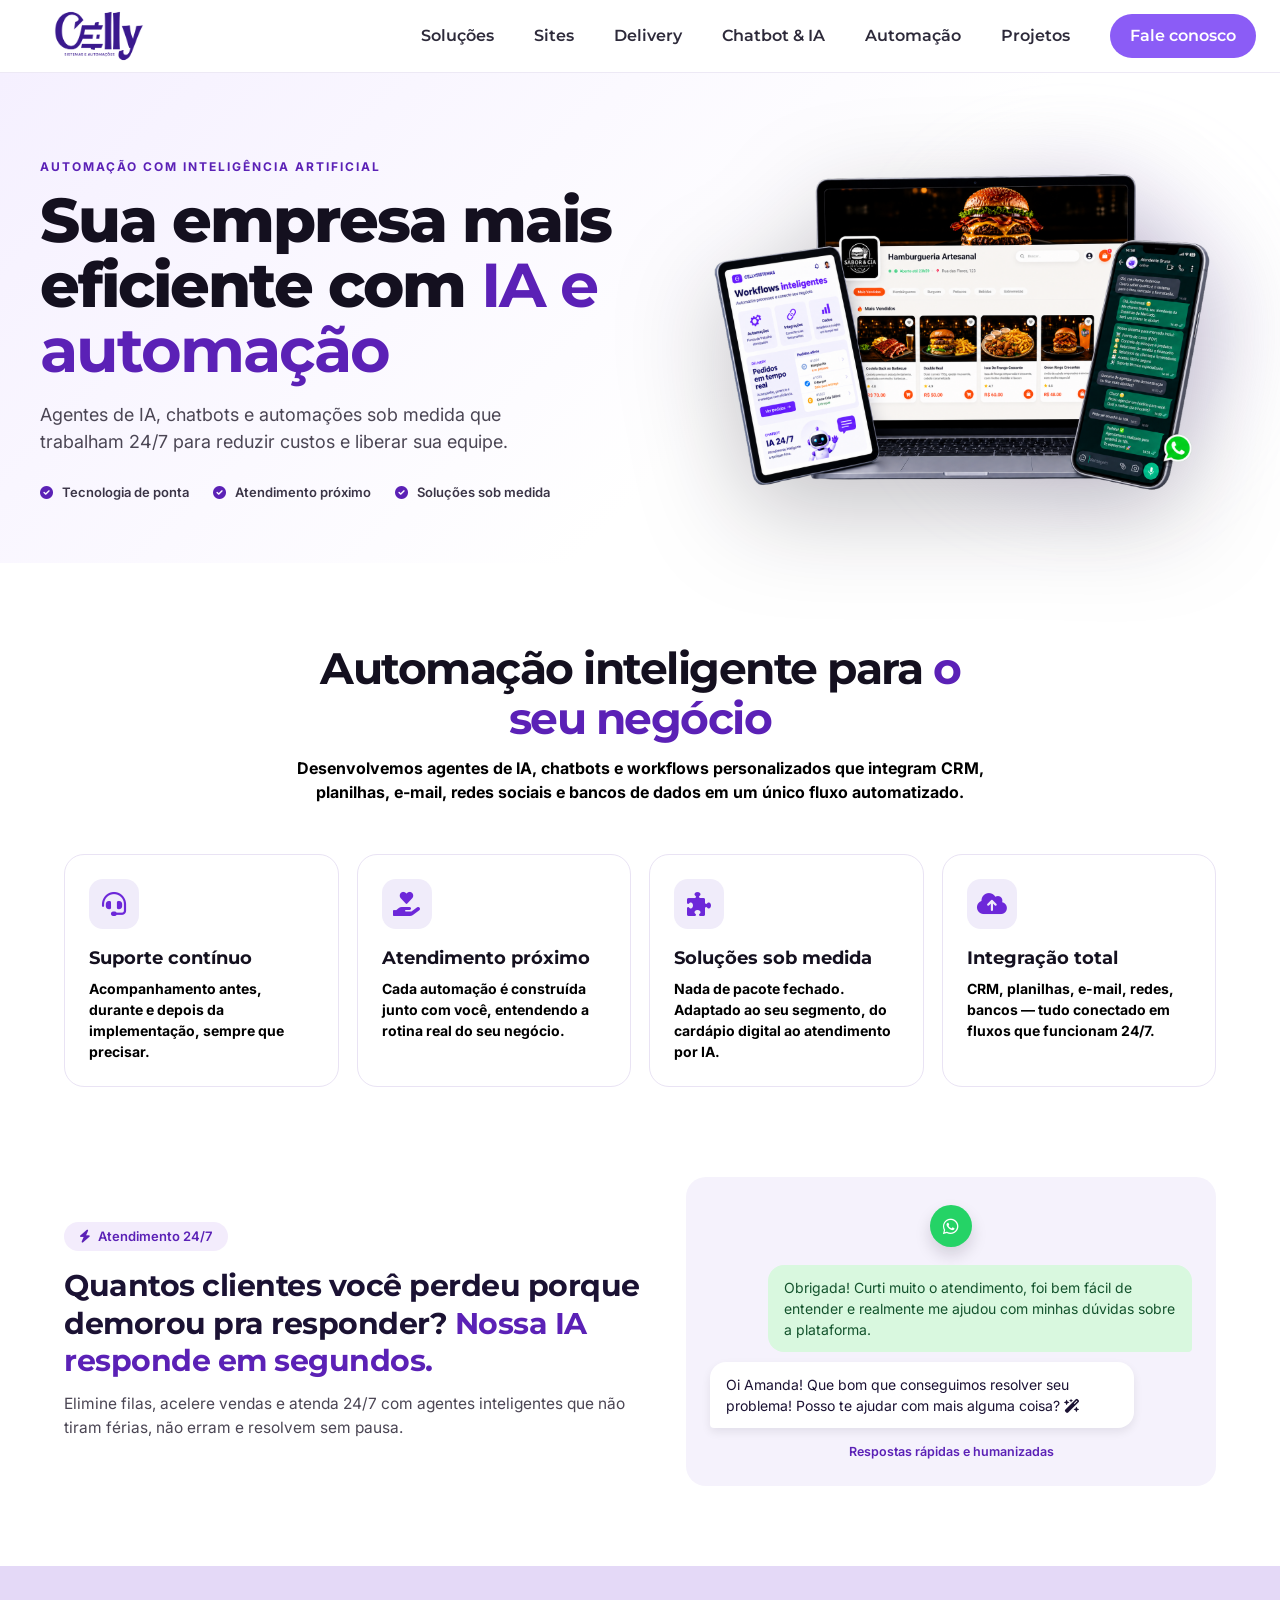
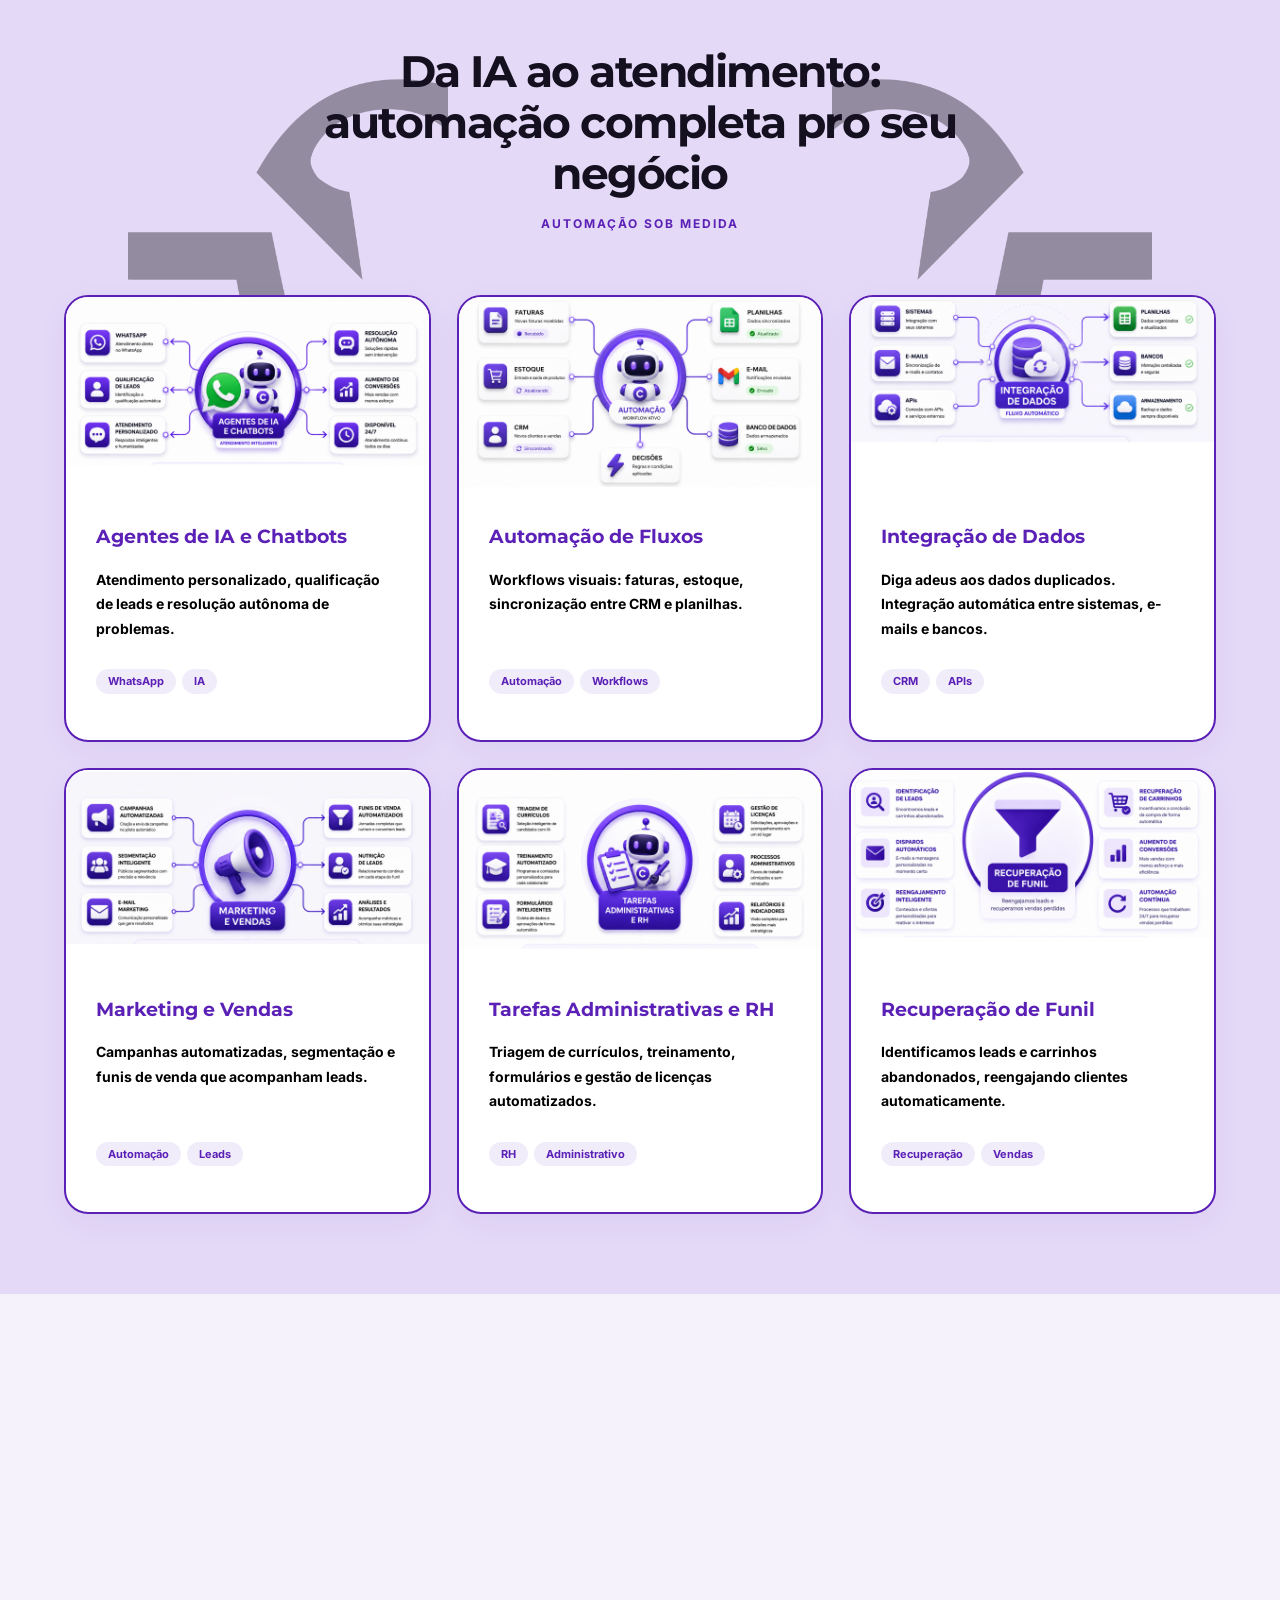
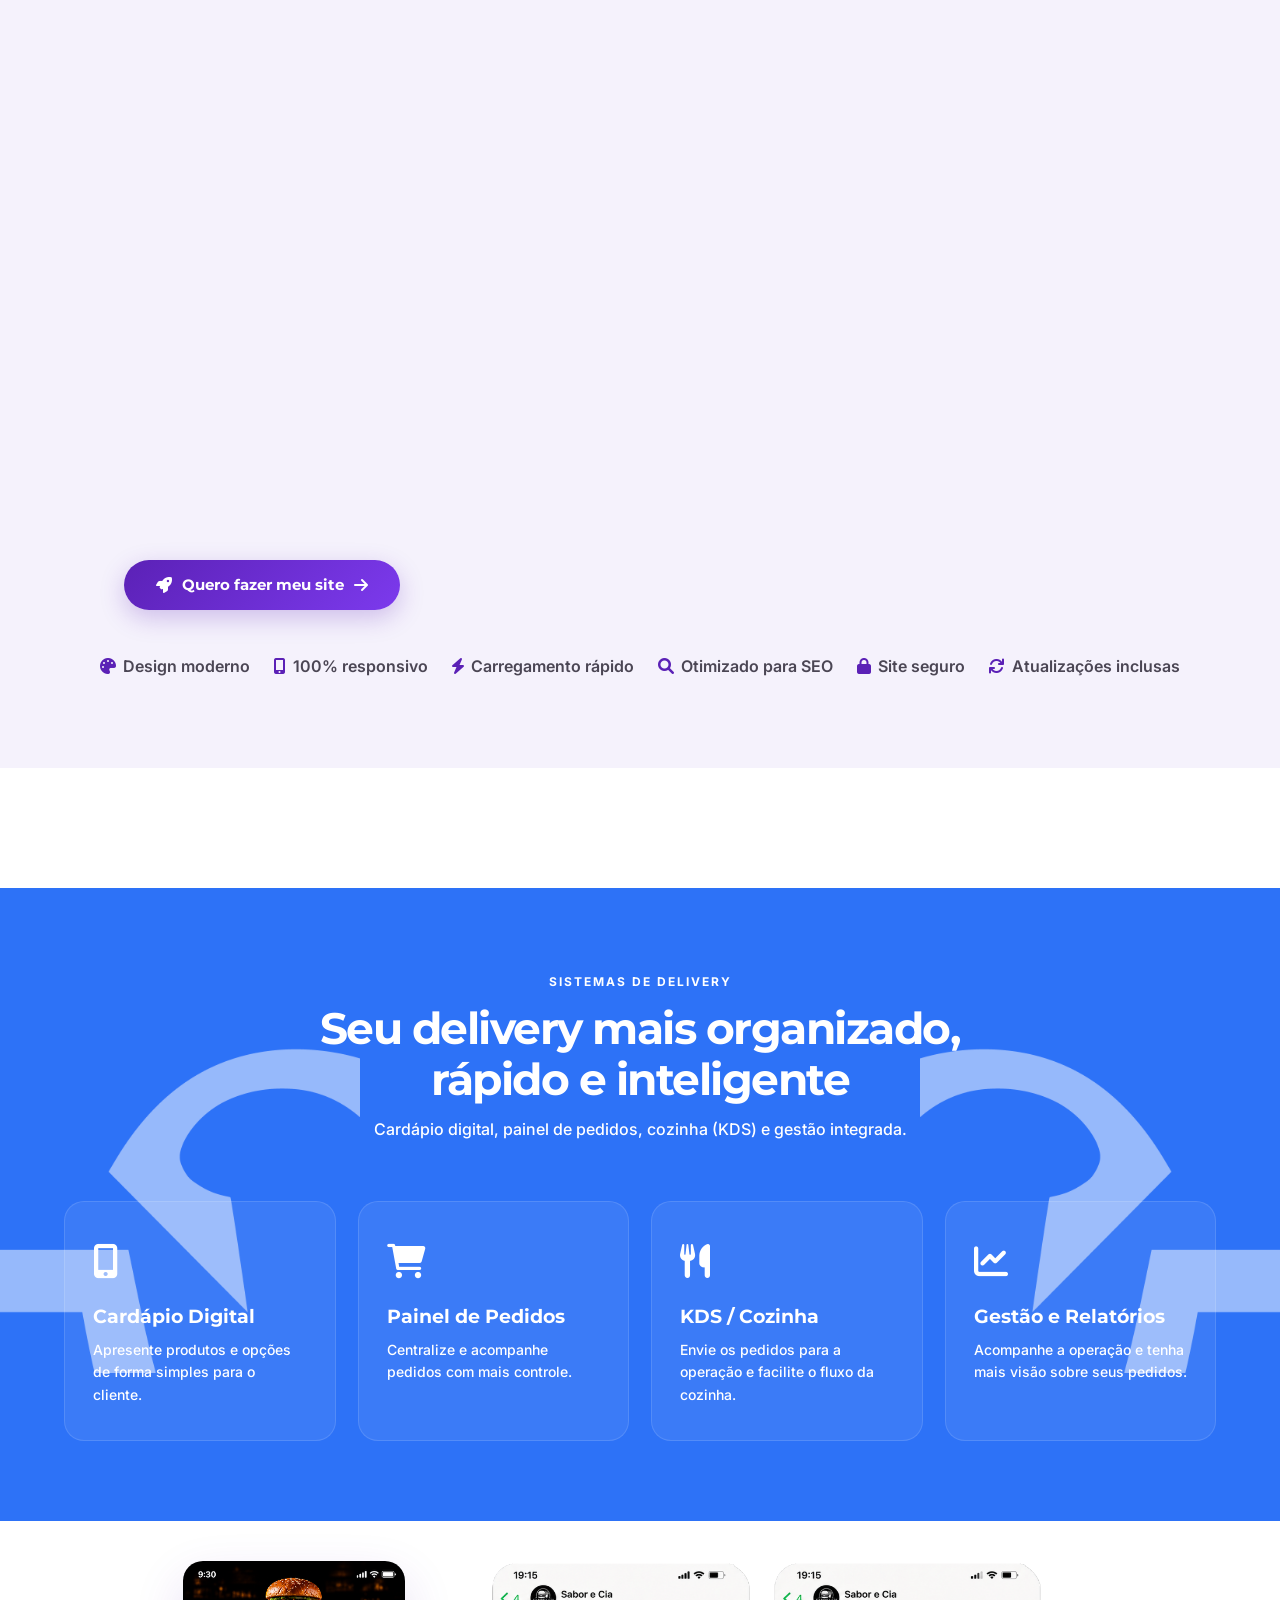
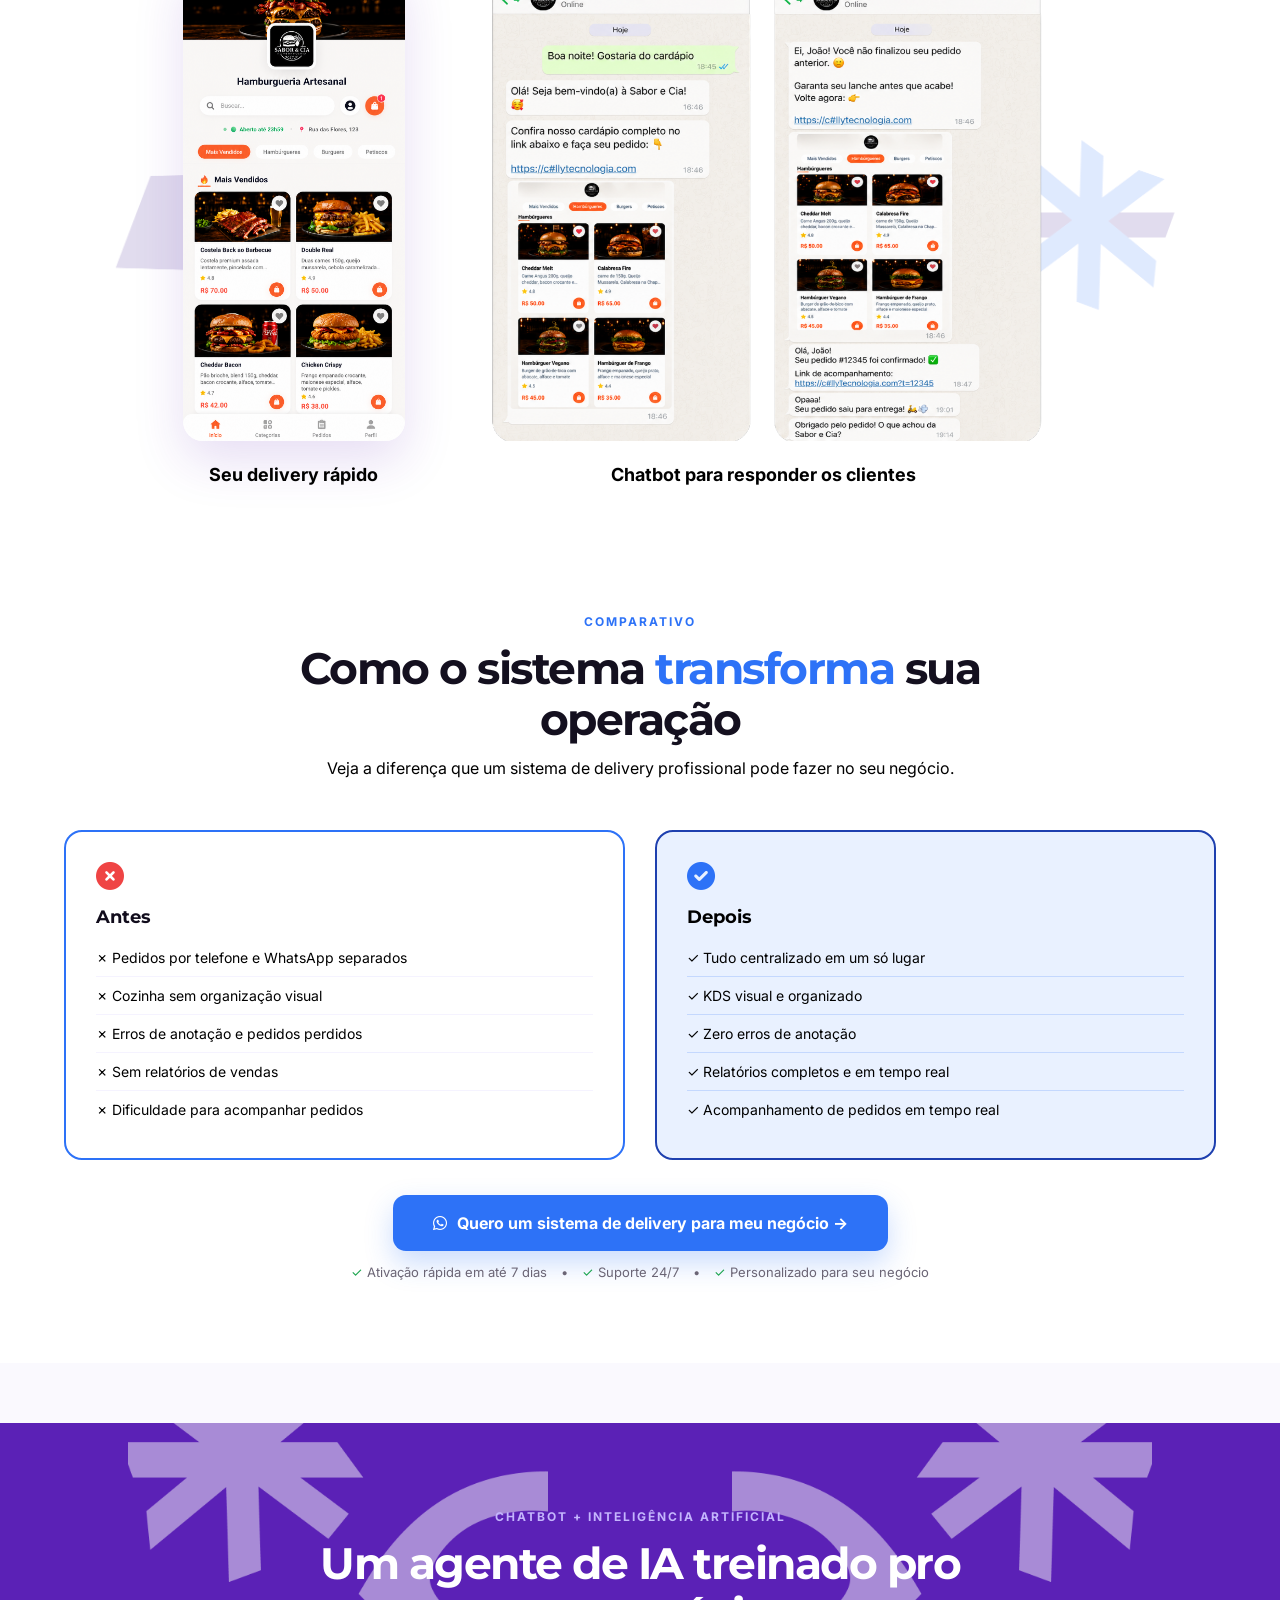
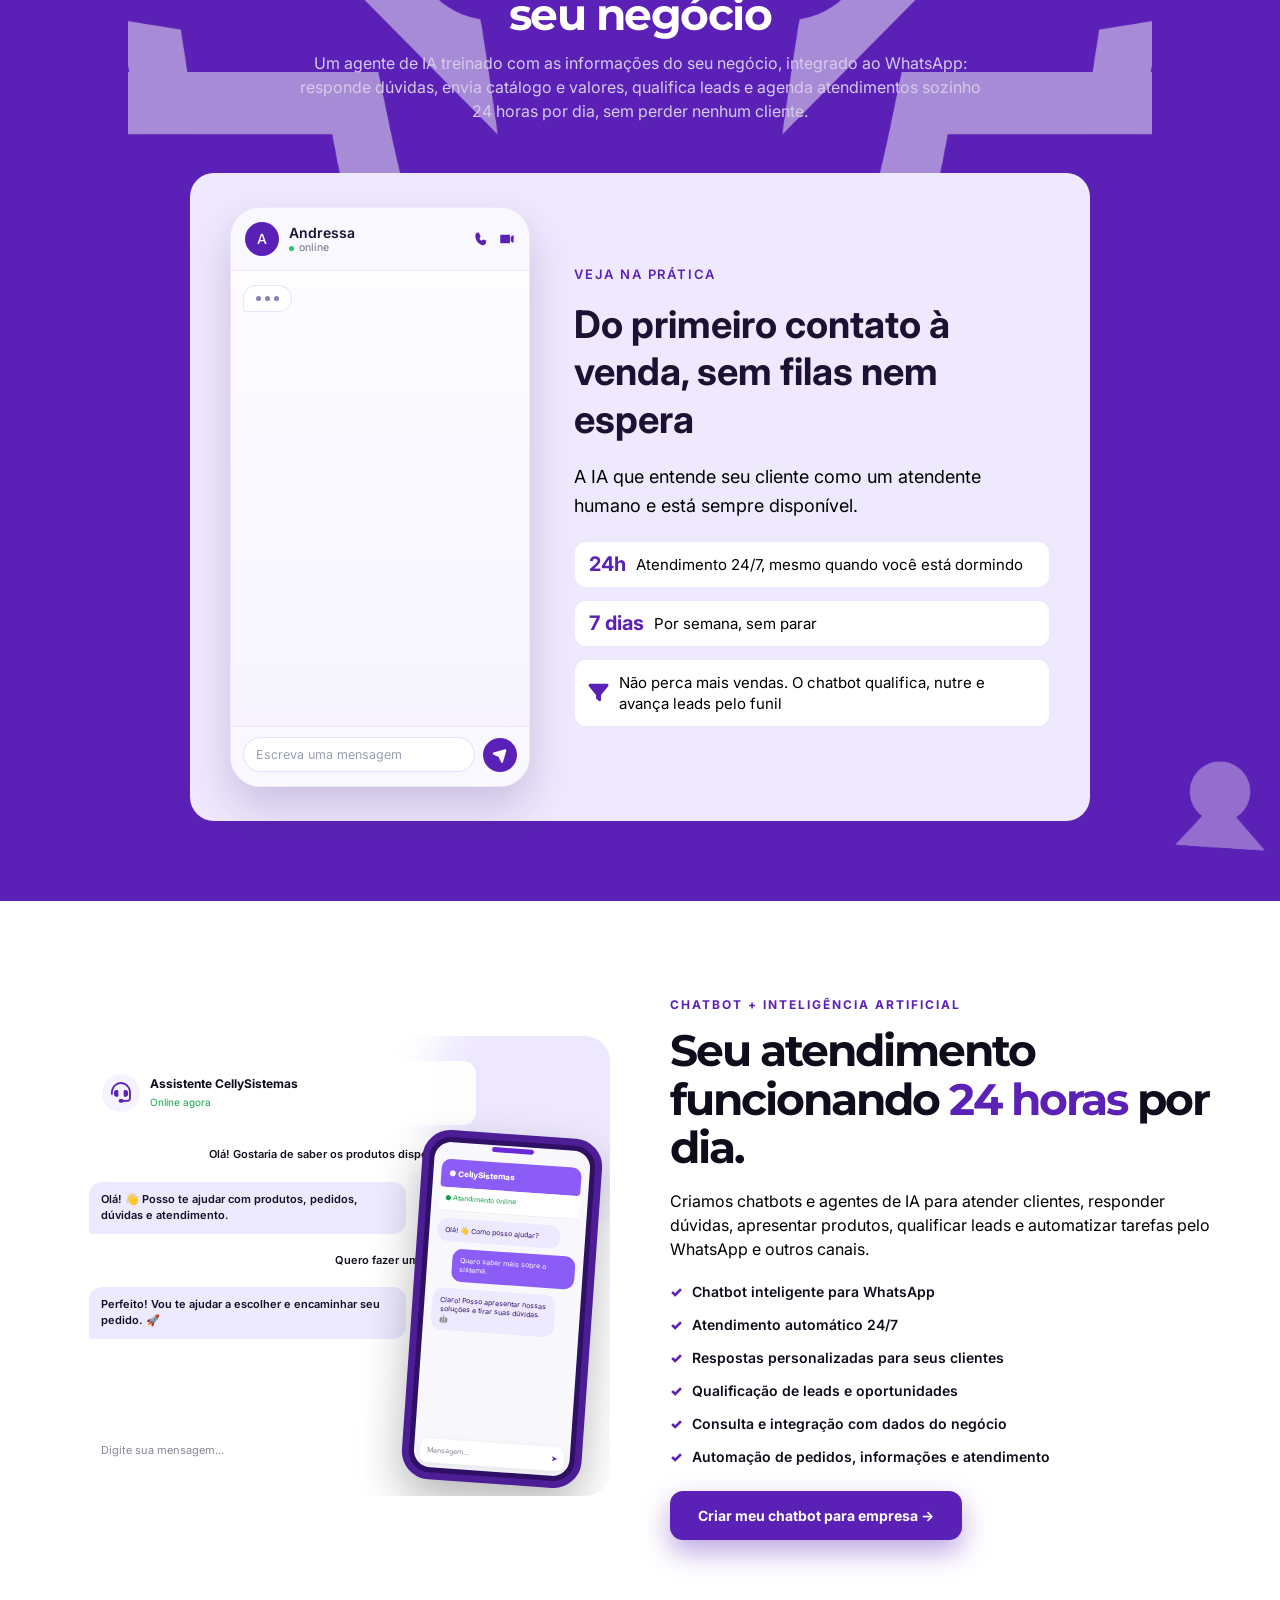
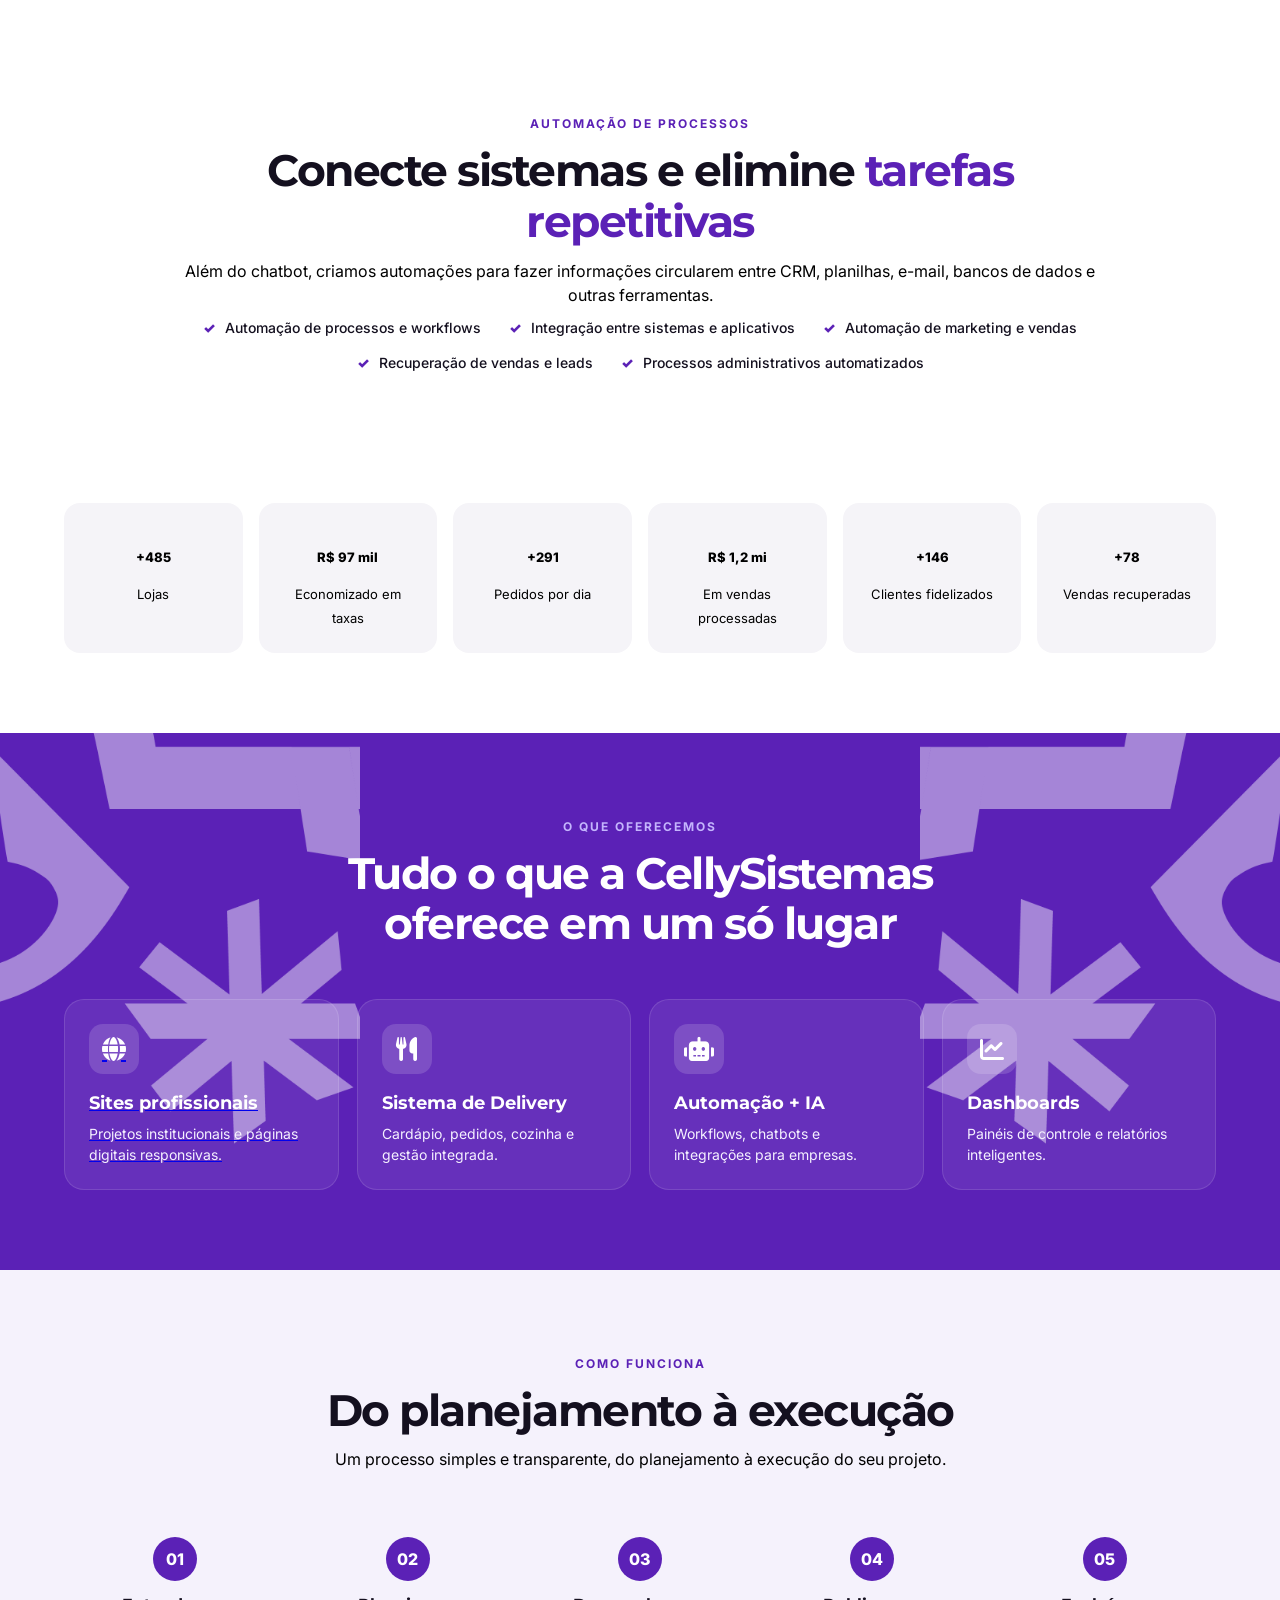
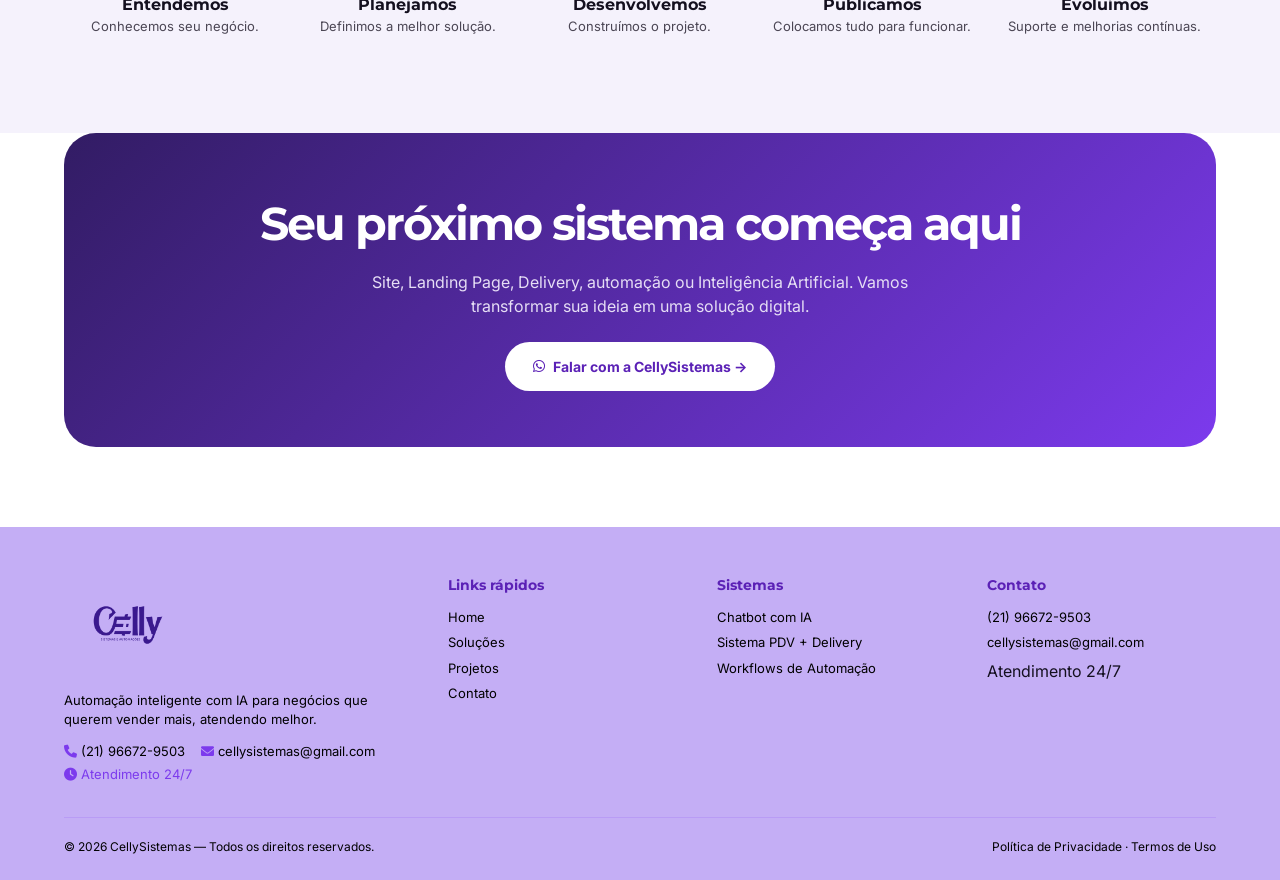
==== index.html @ 9b50ab29 "Add link to celly-automacao landing page on Sites professional card" ====
<!DOCTYPE html>
<html lang="pt-BR">
<head>
  <meta charset="UTF-8">
  <meta name="viewport" content="width=device-width, initial-scale=1.0">
  <meta name="description" content="CellySistemas — Automação Inteligente com IA para o seu Negócio. Agentes de IA, chatbots, workflows e sistemas personalizados.">
  <title>CellySistemas | Automação com IA</title>
  <!-- Google Fonts & Font Awesome -->
  <link rel="preconnect" href="https://fonts.googleapis.com">
  <link rel="preconnect" href="https://fonts.gstatic.com" crossorigin>
  <link href="https://fonts.googleapis.com/css2?family=Inter:opsz,wght@14..32,400;14..32,500;14..32,600;14..32,700;14..32,800&family=Montserrat:wght@600;700;800;900&display=swap" rel="stylesheet">
  <link rel="stylesheet" href="https://cdnjs.cloudflare.com/ajax/libs/font-awesome/6.0.0-beta3/css/all.min.css">
  <link rel="stylesheet" href="portfolio-styles.css">
</head>
 <body>
<header class="header">
  <div class="container nav">
    <a href="#" class="logo"><img src="portifolio-img/logo/logo-celly.png" alt="CellySistemas"></a>
    <button class="menu-toggle" aria-label="menu">☰</button>
    <nav class="menu">
      <a href="#solucoes">Soluções</a>
      <a href="#sites">Sites</a>
      <a href="https://chatbot-nine-lilac-40.vercel.app/" target="_blank" rel="noopener">Delivery</a>
      <a href="https://chatbot-nine-lilac-40.vercel.app/automacao-chatbot.html" target="_blank" rel="noopener">Chatbot & IA</a>
      <a href="#automacao">Automação</a>
      <a href="#projetos">Projetos</a>
      <a href="#contato" class="nav-cta">Fale conosco</a>
    </nav>
  </div>
</header>

<main>
  <!-- hero -->
  <section class="hero">
    <div class="container hero-grid">
      <div>
        <span class="eyebrow">Automação com Inteligência Artificial</span>
        <h1>Sua empresa mais eficiente com <strong>IA e automação</strong></h1>
        <p>Agentes de IA, chatbots e automações sob medida que trabalham 24/7 para reduzir custos e liberar sua equipe.</p>
        <div class="hero-trust">
          <span><i class="fas fa-check-circle"></i> Tecnologia de ponta</span>
          <span><i class="fas fa-check-circle"></i> Atendimento próximo</span>
          <span><i class="fas fa-check-circle"></i> Soluções sob medida</span>
        </div>
      </div>
      <div class="device-showcase device-showcase-photo">
        <div class="glow"></div>
        <img src="portifolio-img/comercial/homer.png" alt="Sistemas CellySistemas: site de delivery, workflows inteligentes e chatbot no WhatsApp" class="hero-mockup-img">
      </div>
    </div>
  </section>

  <!-- diferenciais -->
  <section id="solucoes" class="section">
    <div class="container">
      <div class="section-head">
        <h2>Automação inteligente para <span style="color:#5b21b6;">o seu negócio</span></h2>
        <p><strong style="color:#000;">Desenvolvemos agentes de IA, chatbots e workflows personalizados que integram CRM, planilhas, e-mail, redes sociais e bancos de dados em um único fluxo automatizado.</strong></p>
      </div>
      <div class="cards">
        <div class="card"><div class="icon"><i class="fas fa-headset"></i></div><h3>Suporte contínuo</h3><p><strong style="color:#000;">Acompanhamento antes, durante e depois da implementação, sempre que precisar.</strong></p></div>
        <div class="card"><div class="icon"><i class="fas fa-hand-holding-heart"></i></div><h3>Atendimento próximo</h3><p><strong style="color:#000;">Cada automação é construída junto com você, entendendo a rotina real do seu negócio.</strong></p></div>
        <div class="card"><div class="icon"><i class="fas fa-puzzle-piece"></i></div><h3>Soluções sob medida</h3><p><strong style="color:#000;">Nada de pacote fechado. Adaptado ao seu segmento, do cardápio digital ao atendimento por IA.</strong></p></div>
        <div class="card"><div class="icon"><i class="fas fa-cloud-upload-alt"></i></div><h3>Integração total</h3><p><strong style="color:#000;">CRM, planilhas, e-mail, redes, bancos — tudo conectado em fluxos que funcionam 24/7.</strong></p></div>
      </div>
      <div class="aicare-showcase">
        <div class="aicare-text">
          <span class="aicare-badge"><i class="fas fa-bolt"></i> Atendimento 24/7</span>
          <h3 class="aicare-title">Quantos clientes você perdeu porque demorou pra responder? <span style="color:#5b21b6;">Nossa IA responde em segundos.</span></h3>
          <p class="aicare-sub">Elimine filas, acelere vendas e atenda 24/7 com agentes inteligentes que não tiram férias, não erram e resolvem sem pausa.</p>
        </div>
        <div class="aicare-visual">
          <div class="aicare-icons">
            <span class="aicare-icon aicare-icon-whatsapp"><i class="fab fa-whatsapp"></i></span>
          </div>
          <div class="aicare-bubbles">
            <div class="aicare-bubble client">Obrigada! Curti muito o atendimento, foi bem fácil de entender e realmente me ajudou com minhas dúvidas sobre a plataforma.</div>
            <div class="aicare-bubble bot">Oi Amanda! Que bom que conseguimos resolver seu problema! Posso te ajudar com mais alguma coisa? <i class="fas fa-wand-magic-sparkles"></i></div>
          </div>
          <span class="aicare-tag">Respostas rápidas e humanizadas</span>
        </div>
      </div>
    </div>
  </section>

  <!-- serviços detalhados -->
  <section class="section section-soft services-section">
    <img src="portifolio-img/identidade-visual/elemento-v08-branco.png" alt="" class="services-decor-left" aria-hidden="true">
    <img src="portifolio-img/identidade-visual/elemento-v08-branco.png" alt="" class="services-decor-right" aria-hidden="true">
    <div class="container">
      <div class="section-head">
        <h2>Da IA ao atendimento: automação completa pro seu negócio</h2>
        <span class="eyebrow">Automação sob medida</span>
      </div>
      <div class="services">
        <div class="service">
          <div class="service-media service-media-photo" aria-hidden="true">
            <img src="portifolio-img/comercial/chat_bot_.png" alt="">
          </div>
          <div class="service-body">
            <h3>Agentes de IA e Chatbots</h3>
            <p>Atendimento personalizado, qualificação de leads e resolução autônoma de problemas.</p>
            <div class="tags"><span class="tag">WhatsApp</span><span class="tag">IA</span></div>
          </div>
        </div>
        <div class="service">
          <div class="service-media service-media-photo" aria-hidden="true">
            <img src="portifolio-img/comercial/fluxo_img.png" alt="">
          </div>
          <div class="service-body">
            <h3>Automação de Fluxos</h3>
            <p>Workflows visuais: faturas, estoque, sincronização entre CRM e planilhas.</p>
            <div class="tags"><span class="tag">Automação</span><span class="tag">Workflows</span></div>
          </div>
        </div>
        <div class="service">
          <div class="service-media service-media-photo" aria-hidden="true">
            <img src="portifolio-img/comercial/banco_de_dados.png" alt="">
          </div>
          <div class="service-body">
            <h3>Integração de Dados</h3>
            <p>Diga adeus aos dados duplicados. Integração automática entre sistemas, e-mails e bancos.</p>
            <div class="tags"><span class="tag">CRM</span><span class="tag">APIs</span></div>
          </div>
        </div>
        <div class="service">
          <div class="service-media service-media-photo" aria-hidden="true">
            <img src="portifolio-img/comercial/marketing_vendas.png" alt="">
          </div>
          <div class="service-body">
            <h3>Marketing e Vendas</h3>
            <p>Campanhas automatizadas, segmentação e funis de venda que acompanham leads.</p>
            <div class="tags"><span class="tag">Automação</span><span class="tag">Leads</span></div>
          </div>
        </div>
        <div class="service">
          <div class="service-media service-media-photo" aria-hidden="true">
            <img src="portifolio-img/comercial/triageans_automação.png" alt="">
          </div>
          <div class="service-body">
            <h3>Tarefas Administrativas e RH</h3>
            <p>Triagem de currículos, treinamento, formulários e gestão de licenças automatizados.</p>
            <div class="tags"><span class="tag">RH</span><span class="tag">Administrativo</span></div>
          </div>
        </div>
        <div class="service">
          <div class="service-media service-media-photo" aria-hidden="true">
            <img src="portifolio-img/comercial/funil_de_vendas.png" alt="">
          </div>
          <div class="service-body">
            <h3>Recuperação de Funil</h3>
            <p>Identificamos leads e carrinhos abandonados, reengajando clientes automaticamente.</p>
            <div class="tags"><span class="tag">Recuperação</span><span class="tag">Vendas</span></div>
          </div>
        </div>
      </div>
    </div>
  </section>

 <!-- ============================================ -->
<!-- SITES & LANDING PAGES - TEXTO À ESQUERDA     -->
<!-- ============================================ -->
<section id="sites" class="section section-soft" style="padding: 90px 0;">
  <div class="container" style="max-width: 1500px;">
    <div class="sites-grid">

      <!-- COLUNA ESQUERDA: TEXTO -->
      <div class="sites-text">
        <span class="eyebrow" style="color: #110C1C; font-size: 16px;">SITES & LANDING <span style="color: #5b21b6;">PAGES</span></span>
        <h2 style="font-size: clamp(26px, 3.2vw, 36px); letter-spacing: -1.5px; margin-bottom: 18px; color: #110C1C; line-height: 1.15;">
          Presença digital que valoriza sua empresa
        </h2>
        <p style="color: #110C1C; margin-bottom: 24px; font-size: 1.05rem; line-height: 1.8; max-width: 600px;">
          Da página institucional à landing page de conversão, desenvolvemos sites rápidos, responsivos e alinhados à identidade da sua marca — projetados para transmitir credibilidade e transformar visitantes em clientes. Cada projeto é pensado do zero, unindo design moderno, performance técnica e uma estrutura pronta para crescer junto com o seu negócio.
        </p>
        <ul class="list" style="max-width: 560px; gap: 10px;">
          <li style="font-size: 14px; font-weight: 600; color: #110C1C;">Site institucional moderno e profissional</li>
          <li style="font-size: 14px; font-weight: 600; color: #110C1C;">Landing pages otimizadas para campanhas e vendas</li>
          <li style="font-size: 14px; font-weight: 600; color: #110C1C;">Integração com WhatsApp, formulários e redes sociais</li>
          <li style="font-size: 14px; font-weight: 600; color: #110C1C;">Design responsivo: perfeito em celular, tablet e computador</li>
          <li style="font-size: 14px; font-weight: 600; color: #110C1C;">Foco em performance, SEO e experiência do usuário</li>
          <li style="font-size: 14px; font-weight: 600; color: #110C1C;">Textos e chamadas pensados para converter visitantes em clientes</li>
          <li style="font-size: 14px; font-weight: 600; color: #110C1C;">Painel simples para atualizar conteúdo sem depender de terceiros</li>
        </ul>
      </div>

      <!-- COLUNA DIREITA: PRINT DO SITE -->
      <div class="sites-print-container" style="width: 100%;">
        <div class="sites-print-glow"></div>
        <img
          class="sites-print-image"
          src="portifolio-img/img/print%20do%20site.png"
          alt="Print do site desenvolvido pela CellySistemas"
          onerror="this.style.display='none'; this.nextElementSibling.style.display='flex';"
        >
        <div class="sites-print-fallback">
          <div style="font-size: 3rem; margin-bottom: 12px;">🖥️</div>
          <h3 style="color: #C4B5FD; font-size: 1.2rem;">Print do Site</h3>
          <p style="color: rgba(255,255,255,0.6);">Projeto desenvolvido pela CellySistemas</p>
        </div>
      </div>

      <!-- BOTÃO ROXO "QUERO FAZER MEU SITE" -->
      <div class="sites-cta">
        <a href="#contato" class="btn-site">
          <i class="fas fa-rocket"></i>
          Quero fazer meu site
          <i class="fas fa-arrow-right arrow"></i>
        </a>
      </div>

    </div>

    <!-- SELOS DE CONFIANÇA -->
    <div style="display:flex; flex-wrap:wrap; justify-content:center; gap:24px; margin-top:44px;">
      <span style="display:inline-flex; align-items:center; gap:7px; font-size:16px; font-weight:600; color:#4B4654;"><i class="fas fa-palette" style="color:#5b21b6;"></i> Design moderno</span>
      <span style="display:inline-flex; align-items:center; gap:7px; font-size:16px; font-weight:600; color:#4B4654;"><i class="fas fa-mobile-screen-button" style="color:#5b21b6;"></i> 100% responsivo</span>
      <span style="display:inline-flex; align-items:center; gap:7px; font-size:16px; font-weight:600; color:#4B4654;"><i class="fas fa-bolt" style="color:#5b21b6;"></i> Carregamento rápido</span>
      <span style="display:inline-flex; align-items:center; gap:7px; font-size:16px; font-weight:600; color:#4B4654;"><i class="fas fa-magnifying-glass" style="color:#5b21b6;"></i> Otimizado para SEO</span>
      <span style="display:inline-flex; align-items:center; gap:7px; font-size:16px; font-weight:600; color:#4B4654;"><i class="fas fa-lock" style="color:#5b21b6;"></i> Site seguro</span>
      <span style="display:inline-flex; align-items:center; gap:7px; font-size:16px; font-weight:600; color:#4B4654;"><i class="fas fa-arrows-rotate" style="color:#5b21b6;"></i> Atualizações inclusas</span>
    </div>
  </div>
</section>

  <div class="espaco-delivery"></div>

  <!-- delivery -->
  <section id="delivery" class="section delivery">
    <img src="portifolio-img/identidade-visual/elemento-v08-branco.png" alt="" class="projetos-decor" aria-hidden="true">
    <img src="portifolio-img/identidade-visual/elemento-v08-branco.png" alt="" class="projetos-decor-right" aria-hidden="true">
    <div class="container">
      <div class="section-head">
        <span class="eyebrow">Sistemas de Delivery</span>
        <h2>Seu delivery mais organizado, rápido e inteligente</h2>
        <p>Cardápio digital, painel de pedidos, cozinha (KDS) e gestão integrada.</p>
      </div>
      <div class="delivery-grid">
        <div class="delivery-card"><div class="icon"><i class="fas fa-mobile-alt"></i></div><h3>Cardápio Digital</h3><p>Apresente produtos e opções de forma simples para o cliente.</p></div>
        <div class="delivery-card"><div class="icon"><i class="fas fa-shopping-cart"></i></div><h3>Painel de Pedidos</h3><p>Centralize e acompanhe pedidos com mais controle.</p></div>
        <div class="delivery-card"><div class="icon"><i class="fas fa-utensils"></i></div><h3>KDS / Cozinha</h3><p>Envie os pedidos para a operação e facilite o fluxo da cozinha.</p></div>
        <div class="delivery-card"><div class="icon"><i class="fas fa-chart-line"></i></div><h3>Gestão e Relatórios</h3><p>Acompanhe a operação e tenha mais visão sobre seus pedidos.</p></div>
      </div>
    </div>
  </section>

  <!-- chatbot preview -->
  <section class="section chatbot-preview-section" style="padding: 40px 0;">
    <img src="portifolio-img/elementos/CELLY elementos-12.png" alt="" class="chatbot-preview-decor-left" aria-hidden="true">
    <img src="portifolio-img/elementos/CELLY elementos-09.png" alt="" class="chatbot-preview-decor-right" aria-hidden="true">
    <div class="container chatbot-preview-row">
      <div class="chatbot-preview-item">
        <img src="portifolio-img/carrosel/test6.png" alt="Cardápio Digital Sabor & Cia" style="border-radius: 20px; box-shadow: 0 20px 50px rgba(91,33,182,0.15);">
        <p class="chatbot-preview-caption">Seu delivery rápido</p>
      </div>
      <div class="chatbot-preview-item">
        <img src="portifolio-img/comercial/chat%20bot.png" alt="Chat Bot Celly">
        <p class="chatbot-preview-caption">Chatbot para responder os clientes</p>
      </div>
    </div>
  </section>

  <!-- ===== COMPARATIVO ANTES VS DEPOIS ===== -->
  <section id="comparativo" class="section">
    <div class="container">
      <div class="section-head">
        <span class="eyebrow">Comparativo</span>
        <h2>Como o sistema <span style="color:#2d72f7;">transforma</span> sua operação</h2>
        <p style="color:#000;">Veja a diferença que um sistema de delivery profissional pode fazer no seu negócio.</p>
      </div>

      <div class="comparativo-grid" style="display:grid; grid-template-columns:1fr 1fr; gap:30px;">
        <!-- ANTES -->
        <div style="background:#fff; border-radius:18px; padding:30px; border:2px solid #2d72f7;">
          <i class="fas fa-circle-xmark" style="font-size:28px; color:#ef4444;"></i>
          <h4 style="margin:12px 0 8px 0; font-size:18px; color:#110C1C;">Antes</h4>
          <ul style="list-style:none; padding:0; color:#000; font-size:14px;">
            <li style="padding:8px 0; border-bottom:1px solid #F5F3FF;">✗ Pedidos por telefone e WhatsApp separados</li>
            <li style="padding:8px 0; border-bottom:1px solid #F5F3FF;">✗ Cozinha sem organização visual</li>
            <li style="padding:8px 0; border-bottom:1px solid #F5F3FF;">✗ Erros de anotação e pedidos perdidos</li>
            <li style="padding:8px 0; border-bottom:1px solid #F5F3FF;">✗ Sem relatórios de vendas</li>
            <li style="padding:8px 0;">✗ Dificuldade para acompanhar pedidos</li>
          </ul>
        </div>

        <!-- DEPOIS -->
        <div style="background:rgba(45,114,247,0.10); border-radius:18px; padding:30px; color:#000; border:2px solid #1e40af;">
          <i class="fas fa-circle-check" style="font-size:28px; color:#2d72f7;"></i>
          <h4 style="margin:12px 0 8px 0; font-size:18px;">Depois</h4>
          <ul style="list-style:none; padding:0; font-size:14px;">
            <li style="padding:8px 0; border-bottom:1px solid rgba(45,114,247,0.20);">✓ Tudo centralizado em um só lugar</li>
            <li style="padding:8px 0; border-bottom:1px solid rgba(45,114,247,0.20);">✓ KDS visual e organizado</li>
            <li style="padding:8px 0; border-bottom:1px solid rgba(45,114,247,0.20);">✓ Zero erros de anotação</li>
            <li style="padding:8px 0; border-bottom:1px solid rgba(45,114,247,0.20);">✓ Relatórios completos e em tempo real</li>
            <li style="padding:8px 0;">✓ Acompanhamento de pedidos em tempo real</li>
          </ul>
        </div>
      </div>

      <!-- BOTÃO CTA -->
      <div style="text-align:center; margin-top:35px;">
        <a href="https://wa.me/5521966729503" target="_blank" rel="noopener" class="btn-delivery" style="background:#2d72f7; color:#fff; padding:16px 40px; border-radius:13px; font-weight:700; font-size:16px; text-decoration:none; display:inline-flex; align-items:center; gap:10px; box-shadow:0 12px 28px rgba(45,114,247,0.25); transition:0.25s;">
          <i class="fab fa-whatsapp"></i> Quero um sistema de delivery para meu negócio →
        </a>
        <p style="margin-top:12px; color:#6B6575; font-size:13px;">
          <span style="color:#16A34A;">✓</span> Ativação rápida em até 7 dias
          <span style="margin:0 10px;">•</span>
          <span style="color:#16A34A;">✓</span> Suporte 24/7
          <span style="margin:0 10px;">•</span>
          <span style="color:#16A34A;">✓</span> Personalizado para seu negócio
        </p>
      </div>
    </div>
  </section>

  <!-- ESPAÇO BRANCO ENTRE DELIVERY E CHATBOT -->
  <div class="spacer"></div>

  <!-- CHATBOT + IA - NOVO LAYOUT -->
  <section id="chatbot" class="section chatbot-section">
    <img src="portifolio-img/elementos/CELLY ID V Elementos-06.png" alt="" class="chatbot-decor-topleft" aria-hidden="true">
    <img src="portifolio-img/elementos/CELLY ID V Elementos-06.png" alt="" class="chatbot-decor-topright" aria-hidden="true">
    <img src="portifolio-img/identidade-visual/elementos-10-branco.png" alt="" class="chatbot-decor-right-low" aria-hidden="true">
    <div class="container">
      <div class="section-head">
        <span class="eyebrow">Chatbot + Inteligência Artificial</span>
        <h2>Um agente de IA treinado pro seu negócio</h2>
        <p>Um agente de IA treinado com as informações do seu negócio, integrado ao WhatsApp: responde dúvidas, envia catálogo e valores, qualifica leads e agenda atendimentos sozinho  24 horas por dia, sem perder nenhum cliente.</p>
      </div>

      <!-- ---------- animação do telefone: "veja na prática" ---------- -->
      <div class="bot-chatdemo reveal">
        <div class="bot-chatdemo-phone">
          <div class="bot-chatdemo-header">
            <div class="bot-chatdemo-avatar">A</div>
            <div class="bot-chatdemo-ident">
              <span class="bot-chatdemo-nome">Andressa</span>
              <span class="bot-chatdemo-status"><i></i>online</span>
            </div>
            <svg class="bot-chatdemo-hicon" viewBox="0 0 256 256" aria-hidden="true"><path d="M222 158.5l-47.7-21.4a14 14 0 00-13.6 1.2l-24.1 16.1a70.4 70.4 0 01-34.9-34.7l16.2-24.4a14 14 0 001.1-13.5L97.5 34a14 14 0 00-14.6-8.3A50.2 50.2 0 0038 75.4C38 175.9 118.2 226 158.6 226a50.2 50.2 0 0049.7-44.9 14 14 0 00-6.3-13.5z"/></svg>
            <svg class="bot-chatdemo-hicon" viewBox="0 0 256 256" aria-hidden="true"><path d="M164 60H32a12 12 0 00-12 12v112a12 12 0 0012 12h132a12 12 0 0012-12V72a12 12 0 00-12-12zm70 14v108a6 6 0 01-9 5.2l-37-21.4V90.2l37-21.4a6 6 0 019 5.2z"/></svg>
          </div>
          <!-- as mensagens são inseridas aqui pelo JS -->
          <div class="bot-chatdemo-corpo" id="botChatCorpo"></div>
          <div class="bot-chatdemo-input">
            <span>Escreva uma mensagem</span>
            <button type="button" id="botChatReplay" aria-label="Reiniciar conversa">
              <svg viewBox="0 0 256 256" aria-hidden="true"><path d="M210.3 35.9L23.9 88.4a16 16 0 00-2.6 29.8l85.4 40.1 40.1 85.4a16 16 0 0029.8-2.6L229.1 54.6a16 16 0 00-18.8-18.7z"/></svg>
            </button>
          </div>
        </div>

        <div class="bot-chatdemo-texto">
          <span class="bot-chatdemo-kicker">Veja na prática</span>
          <h3 class="bot-chatdemo-titulo">Do primeiro contato à venda, sem filas nem espera</h3>
          <p class="bot-chatdemo-sub">A IA que entende seu cliente como um atendente humano e está sempre disponível.</p>
          <ul class="bot-chatdemo-stats">
            <li><strong>24h</strong><span>Atendimento 24/7, mesmo quando você está dormindo</span></li>
            <li><strong>7 dias</strong><span>Por semana, sem parar</span></li>
            <li><strong><i class="fas fa-filter"></i></strong><span>Não perca mais vendas. O chatbot qualifica, nutre e avança leads pelo funil</span></li>
          </ul>
        </div>
      </div>
    </div>
  </section>

  <!-- ===== CHATBOT + IA (detalhe visual) ===== -->
  <section id="chatbot-detalhes" class="section chatbot-detail-section">
    <div class="container split">
      <!-- COLUNA ESQUERDA: VISUAL DO CHAT -->
      <div class="visual-box chatbot-visual">
        <div class="chat-header">
          <span class="chat-avatar"><i class="fas fa-headset" style="color:#5b21b6;"></i></span>
          <div>
            <strong>Assistente CellySistemas</strong>
            <small>Online agora</small>
          </div>
        </div>
        <div class="chat-messages">
          <div class="chat-bubble client">Olá! Gostaria de saber os produtos disponíveis.</div>
          <div class="chat-bubble bot">Olá! 👋 Posso te ajudar com produtos, pedidos, dúvidas e atendimento.</div>
          <div class="chat-bubble client">Quero fazer um pedido.</div>
          <div class="chat-bubble bot">Perfeito! Vou te ajudar a escolher e encaminhar seu pedido. 🚀</div>
        </div>
        <div class="chat-input">Digite sua mensagem... <span>➤</span></div>

        <!-- CELULAR MOCK DENTRO DO CHAT -->
        <div class="chat-phone">
          <div class="chat-phone-speaker"></div>
          <div class="chat-phone-screen">
            <div class="phone-top">● CellySistemas</div>
            <div class="phone-status">● Atendimento online</div>
            <div class="phone-msg received">Olá! 👋 Como posso ajudar?</div>
            <div class="phone-msg sent">Quero saber mais sobre o sistema.</div>
            <div class="phone-msg received">Claro! Posso apresentar nossas soluções e tirar suas dúvidas. 🤖</div>
            <div class="phone-input">Mensagem... <b>➤</b></div>
          </div>
        </div>
      </div>

      <!-- COLUNA DIREITA: TEXTO E LISTA -->
      <div>
        <span class="eyebrow">CHATBOT + INTELIGÊNCIA ARTIFICIAL</span>
        <h2>Seu atendimento funcionando <span style="color:#5b21b6;">24 horas</span> por dia.</h2>
        <p style="color:#000;">Criamos chatbots e agentes de IA para atender clientes, responder dúvidas, apresentar produtos, qualificar leads e automatizar tarefas pelo WhatsApp e outros canais.</p>
        <ul class="list">
          <li>Chatbot inteligente para WhatsApp</li>
          <li>Atendimento automático 24/7</li>
          <li>Respostas personalizadas para seus clientes</li>
          <li>Qualificação de leads e oportunidades</li>
          <li>Consulta e integração com dados do negócio</li>
          <li>Automação de pedidos, informações e atendimento</li>
        </ul>
        <div class="hero-actions" style="margin-top:24px">
          <a href="#contato" class="btn btn-primary" style="background:#5b21b6; box-shadow:0 12px 28px rgba(91,33,182,0.4);">Criar meu chatbot para empresa →</a>
        </div>
      </div>
    </div>
  </section>


  <!-- automação n8n -->
  <section id="automacao" class="section">
    <div class="container">
      <div class="section-head" style="max-width:960px;">
        <span class="eyebrow">Automação de processos</span>
        <h2>Conecte sistemas e elimine <span style="color:#5b21b6;">tarefas repetitivas</span></h2>
        <p style="color:#000;">Além do chatbot, criamos automações para fazer informações circularem entre CRM, planilhas, e-mail, bancos de dados e outras ferramentas.</p>
        <ul class="list" style="display:flex; flex-wrap:wrap; justify-content:center; text-align:left; gap:14px 28px; margin-top:10px;">
          <li>Automação de processos e workflows</li>
          <li>Integração entre sistemas e aplicativos</li>
          <li>Automação de marketing e vendas</li>
          <li>Recuperação de vendas e leads</li>
          <li>Processos administrativos automatizados</li>
        </ul>
      </div>
    </div>
  </section>

  <!-- estatísticas -->
  <section class="section" style="padding-top:0;">
    <div class="container">
      <div class="stats-row">
        <div class="stat-box"><strong><span class="stat-num" data-prefix="+" data-target="500" data-decimals="0" data-suffix="">0</span></strong><span>Lojas</span></div>
        <div class="stat-box"><strong><span class="stat-num" data-prefix="R$ " data-target="100" data-decimals="0" data-suffix=" mil">0</span></strong><span>Economizado em taxas</span></div>
        <div class="stat-box"><strong><span class="stat-num" data-prefix="+" data-target="300" data-decimals="0" data-suffix="">0</span></strong><span>Pedidos por dia</span></div>
        <div class="stat-box"><strong><span class="stat-num" data-prefix="R$ " data-target="1.2" data-decimals="1" data-suffix=" mi">0</span></strong><span>Em vendas processadas</span></div>
        <div class="stat-box"><strong><span class="stat-num" data-prefix="+" data-target="150" data-decimals="0" data-suffix="">0</span></strong><span>Clientes fidelizados</span></div>
        <div class="stat-box"><strong><span class="stat-num" data-prefix="+" data-target="80" data-decimals="0" data-suffix="">0</span></strong><span>Vendas recuperadas</span></div>
      </div>
    </div>
  </section>

  <!-- projetos -->
  <section id="projetos" class="section">
    <img src="portifolio-img/identidade-visual/demostracao-branco.png" alt="" class="projetos-decor" aria-hidden="true">
    <img src="portifolio-img/identidade-visual/demostracao-branco.png" alt="" class="projetos-decor-right" aria-hidden="true">
    <div class="container">
      <div class="section-head">
        <span class="eyebrow">O que oferecemos</span>
        <h2>Tudo o que a CellySistemas oferece em um só lugar</h2>
      </div>
      <div class="cards">
        <a href="https://celly-automacao.vercel.app/" target="_blank" rel="noopener" class="card"><div class="icon"><i class="fas fa-globe"></i></div><h3>Sites profissionais</h3><p>Projetos institucionais e páginas digitais responsivas.</p></a>
        <div class="card"><div class="icon"><i class="fas fa-utensils"></i></div><h3>Sistema de Delivery</h3><p>Cardápio, pedidos, cozinha e gestão integrada.</p></div>
        <div class="card"><div class="icon"><i class="fas fa-robot"></i></div><h3>Automação + IA</h3><p>Workflows, chatbots e integrações para empresas.</p></div>
        <div class="card"><div class="icon"><i class="fas fa-chart-line"></i></div><h3>Dashboards</h3><p>Painéis de controle e relatórios inteligentes.</p></div>
      </div>
    </div>
  </section>

  <!-- como funciona -->
  <section class="section section-soft">
    <div class="container">
      <div class="section-head">
        <span class="eyebrow">Como funciona</span>
        <h2>Do planejamento à execução</h2>
        <p style="color:#000;">Um processo simples e transparente, do planejamento à execução do seu projeto.</p>
      </div>
      <div class="steps">
        <div class="step"><div class="step-number">01</div><h3>Entendemos</h3><p>Conhecemos seu negócio.</p></div>
        <div class="step"><div class="step-number">02</div><h3>Planejamos</h3><p>Definimos a melhor solução.</p></div>
        <div class="step"><div class="step-number">03</div><h3>Desenvolvemos</h3><p>Construímos o projeto.</p></div>
        <div class="step"><div class="step-number">04</div><h3>Publicamos</h3><p>Colocamos tudo para funcionar.</p></div>
        <div class="step"><div class="step-number">05</div><h3>Evoluímos</h3><p>Suporte e melhorias contínuas.</p></div>
      </div>
    </div>
  </section>

  <!-- cta -->
  <section id="contato" class="section" style="padding-top:0;">
    <div class="container">
      <div class="cta-box">
        <h2>Seu próximo sistema começa aqui</h2>
        <p>Site, Landing Page, Delivery, automação ou Inteligência Artificial. Vamos transformar sua ideia em uma solução digital.</p>
        <a href="#" class="btn"><i class="fab fa-whatsapp"></i> Falar com a CellySistemas →</a>
      </div>
    </div>
  </section>
</main>

<footer class="footer">
  <div class="container">
    <div class="footer-grid">
      <div>
        <a href="#" class="logo"><img src="portifolio-img/logo/logo-celly.png" alt="CellySistemas"></a>
        <p>Automação inteligente com IA para negócios que querem vender mais, atendendo melhor.</p>
        <div style="margin-top:12px; display:flex; gap:16px; font-size:13px; color:#000;">
          <span><i class="fas fa-phone" style="color:#7c3aed;"></i> (21) 96672-9503</span>
          <span><i class="fas fa-envelope" style="color:#7c3aed;"></i> cellysistemas@gmail.com</span>
        </div>
        <div style="color:#7c3aed; font-size:13px; margin-top:4px;"><i class="fas fa-clock"></i> Atendimento 24/7</div>
      </div>
      <div><h4>Links rápidos</h4><div class="footer-links"><a href="#">Home</a><a href="#solucoes">Soluções</a><a href="#projetos">Projetos</a><a href="#contato">Contato</a></div></div>
      <div><h4>Sistemas</h4><div class="footer-links"><a href="https://chatbot-nine-lilac-40.vercel.app/automacao-chatbot.html" target="_blank" rel="noopener">Chatbot com IA</a><a href="https://chatbot-nine-lilac-40.vercel.app/" target="_blank" rel="noopener">Sistema PDV + Delivery</a><a href="#automacao">Workflows de Automação</a></div></div>
      <div><h4>Contato</h4><div class="footer-links"><a href="#">(21) 96672-9503</a><a href="#">cellysistemas@gmail.com</a><span>Atendimento 24/7</span></div></div>
    </div>
    <div class="footer-bottom"><span>© 2026 CellySistemas — Todos os direitos reservados.</span><span>Política de Privacidade · Termos de Uso</span></div>
  </div>
</footer>

<script>
  document.querySelector('.menu-toggle').addEventListener('click', function() {
    const menu = document.querySelector('.menu');
    if (menu.style.display === 'flex') {
      menu.style.display = '';
      menu.style.position = '';
      menu.style.top = '';
      menu.style.left = '';
      menu.style.right = '';
      menu.style.background = '';
      menu.style.padding = '';
      menu.style.flexDirection = '';
      menu.style.borderBottom = '';
    } else {
      menu.style.display = 'flex';
      menu.style.position = 'absolute';
      menu.style.top = '72px';
      menu.style.left = '0';
      menu.style.right = '0';
      menu.style.background = '#fff';
      menu.style.padding = '24px';
      menu.style.flexDirection = 'column';
      menu.style.borderBottom = '1px solid #ede9f5';
      menu.style.boxShadow = '0 12px 24px rgba(0,0,0,0.05)';
    }
  });

  // ===== SCROLL REVEAL: conteúdo sobe e aparece ao rolar a página =====
  document.addEventListener('DOMContentLoaded', function () {
    var seletores = [
      '.section-head', '.card', '.service', '.delivery-card', '.step',
      '.sites-print-container', '.visual-box', '.cta-box', '.aicare-showcase',
      '.chatbot-visual-wrapper', '.chatbot-preview-item', '.footer-grid > div',
      '#sites .container > div > div', '#comparativo .comparativo-grid > div',
      '.bot-chatdemo'
    ].join(', ');

    var alvosBrutos = Array.prototype.slice.call(document.querySelectorAll(seletores));
    // remove elementos aninhados (pai e filho batendo os dois na lista) pra não
    // duplicar a animação e "sobrepor" um no outro durante o scroll
    var alvos = alvosBrutos.filter(function (el) {
      return !alvosBrutos.some(function (outro) { return outro !== el && outro.contains(el); });
    });

    if (!('IntersectionObserver' in window)) {
      // navegador antigo: mostra tudo direto, sem animação
      alvos.forEach(function (el) { el.classList.add('reveal', 'is-visible'); });
      return;
    }

    var observer = new IntersectionObserver(function (entries) {
      entries.forEach(function (entry) {
        if (entry.isIntersecting) {
          entry.target.classList.add('is-visible');
          observer.unobserve(entry.target);
        }
      });
    }, { threshold: 0.15, rootMargin: '0px 0px -80px 0px' });

    // cada seção tem seu próprio "id de animação" (contador de atraso reiniciado
    // por seção), assim o stagger não desalinha quando o cliente desce a página
    var gruposDelay = new WeakMap();
    var grupoSeq = 0;
    alvos.forEach(function (el) {
      var grupo = el.closest('section') || document.body;
      if (!gruposDelay.has(grupo)) {
        gruposDelay.set(grupo, { id: 'reveal-grupo-' + (grupoSeq++), i: 0 });
      }
      var info = gruposDelay.get(grupo);
      el.dataset.revealId = info.id + '-' + info.i;
      el.classList.add('reveal');
      el.style.transitionDelay = (info.i % 4) * 0.08 + 's';
      info.i++;
      observer.observe(el);
    });
  });

  // ===== CHAT DEMO ANIMADO: mensagens digitando/aparecendo sozinhas =====
  (function () {
    function iniciarChatDemo() {
      var corpo = document.getElementById('botChatCorpo');
      if (!corpo) return;

      var SCRIPT = [
        { de: 'bot', texto: 'Olá! Me chamo Andressa, sou a assistente virtual. Como posso te ajudar hoje?' },
        { de: 'me',  texto: 'Oi! Posso saber como funciona?' },
        { de: 'bot', texto: 'Claro. Você escolhe o melhor dia e horário, a gente confirma na hora e no dia você só chega.' },
        { de: 'me',  texto: 'manda os valores?' },
        { de: 'bot', texto: 'Os valores hoje são estes:', precos: [
            { label: 'Plano Básico', valor: 'R$ 55' },
            { label: 'Plano Premium', valor: 'R$ 120' }
          ] },
        { de: 'me',  texto: 'Agendei!' },
        { de: 'bot', texto: 'Obrigada por agendar! Deixei tudo reservado para você.', agenda: true }
      ];

      var CAL = '<svg viewBox="0 0 256 256" aria-hidden="true"><path d="M208 32h-24v-8a8 8 0 00-16 0v8H88v-8a8 8 0 00-16 0v8H48a16 16 0 00-16 16v160a16 16 0 0016 16h160a16 16 0 0016-16V48a16 16 0 00-16-16zm0 176H48V96h160zm-32.6-83.4l-56 56a8 8 0 01-11.3 0l-24-24a8 8 0 0111.3-11.3L113.8 164l50.3-50.3a8 8 0 0111.3 11.3z"/></svg>';

      var timers = [];
      function limpar() { timers.forEach(clearTimeout); timers = []; }
      function baixo() { corpo.scrollTop = corpo.scrollHeight; }
      function tirarTyping() {
        var t = corpo.querySelector('.bot-chatdemo-typing');
        if (t) t.parentNode.removeChild(t);
      }

      function mostrarTyping() {
        tirarTyping();
        var d = document.createElement('div');
        d.className = 'bot-chatdemo-typing';
        d.innerHTML = '<i></i><i></i><i></i>';
        corpo.appendChild(d);
        baixo();
      }

      function addMensagem(m) {
        tirarTyping();
        var row = document.createElement('div');
        row.className = 'bot-chatdemo-row ' + (m.de === 'me' ? 'me' : 'bot');

        var html = '<div class="bot-chatdemo-bolha"><div>' + m.texto + '</div>';
        if (m.precos) {
          html += '<div class="bot-chatdemo-precos">';
          m.precos.forEach(function (p) {
            html += '<div><span>' + p.label + '</span><b>' + p.valor + '</b></div>';
          });
          html += '</div>';
        }
        if (m.agenda) {
          html += '<div class="bot-chatdemo-agenda">' + CAL +
                  '<div><strong>Quinta, 14h30</strong><em>Consulta confirmada</em></div></div>';
        }
        html += '</div>';

        row.innerHTML = html;
        corpo.appendChild(row);
        baixo();
      }

      function tocar() {
        limpar();
        corpo.innerHTML = '';
        var t = 500;
        SCRIPT.forEach(function (m) {
          if (m.de === 'bot') timers.push(setTimeout(mostrarTyping, t));
          t += (m.de === 'bot' ? 1100 : 700);
          timers.push(setTimeout(function () { addMensagem(m); }, t));
          t += 450;
        });
      }

      // toca quando o bloco entra na tela (uma vez só)
      var bloco = corpo.parentNode.parentNode;
      if ('IntersectionObserver' in window) {
        var obs = new IntersectionObserver(function (entradas) {
          entradas.forEach(function (e) {
            if (e.isIntersecting) { tocar(); obs.disconnect(); }
          });
        }, { threshold: 0.25 });
        obs.observe(bloco);
      } else {
        tocar();
      }

      var btn = document.getElementById('botChatReplay');
      if (btn) btn.addEventListener('click', tocar);
    }

    if (document.readyState === 'loading') {
      document.addEventListener('DOMContentLoaded', iniciarChatDemo);
    } else {
      iniciarChatDemo();
    }
  })();

  // ===== CONTADOR ANIMADO: números das estatísticas rodando até parar =====
  (function () {
    function animarNumero(el) {
      var target = parseFloat(el.getAttribute('data-target'));
      var decimals = parseInt(el.getAttribute('data-decimals'), 10) || 0;
      var prefix = el.getAttribute('data-prefix') || '';
      var suffix = el.getAttribute('data-suffix') || '';
      var duracao = 1400;
      var inicio = null;

      function formatar(valor) {
        var texto = valor.toFixed(decimals).replace('.', ',');
        return prefix + texto + suffix;
      }

      function passo(ts) {
        if (!inicio) inicio = ts;
        var progresso = Math.min((ts - inicio) / duracao, 1);
        var facil = 1 - Math.pow(1 - progresso, 3); // ease-out
        el.textContent = formatar(target * facil);
        if (progresso < 1) {
          requestAnimationFrame(passo);
        } else {
          el.textContent = formatar(target);
        }
      }
      requestAnimationFrame(passo);
    }

    function iniciarContadores() {
      var numeros = document.querySelectorAll('.stat-num');
      if (!numeros.length) return;

      if (!('IntersectionObserver' in window)) {
        numeros.forEach(animarNumero);
        return;
      }
      var obs = new IntersectionObserver(function (entradas) {
        entradas.forEach(function (e) {
          if (e.isIntersecting) {
            animarNumero(e.target);
            obs.unobserve(e.target);
          }
        });
      }, { threshold: 0.4 });
      numeros.forEach(function (el) { obs.observe(el); });
    }

    if (document.readyState === 'loading') {
      document.addEventListener('DOMContentLoaded', iniciarContadores);
    } else {
      iniciarContadores();
    }
  })();
</script>
</body>
</html>
---- portfolio-styles.css ----
* {
  margin: 0;
  padding: 0;
  box-sizing: border-box;
}
/* ============================================ */
/* SCROLL REVEAL - conteúdo sobe e aparece       */
/* conforme o cliente vai descendo a página      */
/* ============================================ */
.reveal {
  opacity: 0;
  transform: translateY(8px);
  transition: opacity 1s cubic-bezier(0.16, 1, 0.3, 1), transform 1s cubic-bezier(0.16, 1, 0.3, 1) !important;
  will-change: opacity, transform;
}
.reveal.is-visible {
  opacity: 1;
  transform: translateY(0);
  will-change: auto;
}
@media (prefers-reduced-motion: reduce) {
  .reveal {
    transition: none;
    opacity: 1;
    transform: none;
  }
}
body {
  font-family: 'Inter', sans-serif;
  background: #fff;
  color: #14101f;
  line-height: 1.5;
}
.container {
  max-width: 1200px;
  margin: 0 auto;
  padding: 0 24px;
}
/* header */
.header {
  background: rgba(255,255,255,0.85);
  backdrop-filter: blur(8px);
  border-bottom: 1px solid #ede9f5;
  position: sticky;
  top: 0;
  z-index: 50;
}
.header .container {
  max-width: 100%;
}
.nav {
  display: flex;
  align-items: center;
  justify-content: space-between;
  height: 72px;
}
.logo {
  font-size: 24px;
  font-weight: 800;
  letter-spacing: -0.5px;
  display: flex;
  align-items: center;
  margin-left: 24px;
}
.logo span { color: #5b21b6; }
.logo img { height: 128px; width: auto; display: block; }
.footer .logo img { height: 100px; }
.menu {
  display: flex;
  gap: 40px;
  align-items: center;
  font-size: 16px;
  font-weight: 600;
  font-family: 'Montserrat', sans-serif;
}
.menu a {
  text-decoration: none;
  color: #2d2a3a;
  transition: 0.2s;
}
.menu a:hover { color: #5b21b6; }
.nav-cta {
  background: #8b5cf6;
  color: #fff !important;
  padding: 10px 20px;
  border-radius: 40px;
}
.nav-cta:hover { background: #4c1d95; }
.menu-toggle {
  display: none;
  background: none;
  border: 0;
  font-size: 26px;
  color: #5b21b6;
  cursor: pointer;
}
/* hero */
.hero {
  padding: 80px 0 60px;
  background: linear-gradient(135deg, #f5f0ff 0%, #ffffff 60%);
}
.hero-grid {
  display: grid;
  grid-template-columns: 1.3fr 1.05fr;
  gap: 40px;
  align-items: center;
}
@media (min-width: 901px) {
  .hero .container { padding-left: 0; }
}
.eyebrow {
  display: inline-block;
  font-size: 12px;
  font-weight: 700;
  letter-spacing: 2px;
  color: #5b21b6;
  text-transform: uppercase;
  margin-bottom: 12px;
}
h1, h2, h3, h4 {
  font-family: 'Montserrat', sans-serif;
}
h1 {
  font-size: clamp(36px, 5.6vw, 62px);
  line-height: 1.05;
  letter-spacing: -2px;
  margin-bottom: 18px;
  font-weight: 800;
}
h1 strong { color: #5b21b6; }
.hero p {
  font-size: 18px;
  color: #4b4654;
  max-width: 520px;
  margin-bottom: 28px;
}
.btn-group {
  display: flex;
  gap: 14px;
  flex-wrap: wrap;
}
.btn {
  display: inline-flex;
  align-items: center;
  gap: 8px;
  padding: 14px 28px;
  border-radius: 60px;
  font-weight: 700;
  font-size: 14px;
  text-decoration: none;
  transition: 0.2s;
}
.btn-primary {
  background: #8b5cf6;
  color: #fff;
  box-shadow: 0 12px 28px rgba(91,33,182,0.25);
}
.btn-primary:hover { background: #4c1d95; transform: translateY(-2px); }
.btn-secondary {
  border: 1px solid #ded8ec;
  color: #5b21b6;
  background: #fff;
}
.btn-secondary:hover { border-color: #5b21b6; }
.hero-trust {
  display: flex;
  gap: 24px;
  margin-top: 24px;
  font-size: 13px;
  font-weight: 600;
  color: #3b3547;
}
.hero-trust i { color: #5b21b6; margin-right: 6px; }
/* device mock */
.device-showcase {
  position: relative;
  height: 380px;
  display: flex;
  align-items: center;
  justify-content: center;
}
.glow {
  position: absolute;
  width: 280px;
  height: 280px;
  background: #d9ccf7;
  border-radius: 50%;
  filter: blur(50px);
  opacity: 0.5;
}
.device-showcase.device-showcase-photo { height: auto; min-height: 340px; overflow: visible; justify-content: flex-end; }
.hero-mockup-img {
  position: relative;
  z-index: 2;
  width: 100%;
  max-width: 640px;
  height: auto;
  filter: drop-shadow(0 30px 50px rgba(17,12,28,0.25));
}
.device {
  position: absolute;
  background: #16121f;
  border: 6px solid #2d2739;
  border-radius: 20px;
  box-shadow: 0 30px 50px -20px rgba(0,0,0,0.3);
}
.device .screen {
  background: #fff;
  border-radius: 12px;
  overflow: hidden;
}
.laptop {
  width: 440px;
  height: 280px;
  transform: rotate(-2deg);
  z-index: 2;
}
.laptop .screen { height: 100%; }
.laptop .top-bar {
  height: 18px;
  background: #25202d;
}
.screen-content {
  padding: 18px 20px;
}
.mini-label {
  font-size: 8px;
  font-weight: 800;
  color: #5b21b6;
  letter-spacing: 1px;
}
.screen-content h3 {
  font-size: 24px;
  line-height: 1.1;
  margin: 6px 0 12px;
}
.fake-cards {
  display: flex;
  gap: 8px;
}
.fake-card {
  height: 48px;
  background: #f0ecfa;
  border-radius: 8px;
  flex: 1;
}
.phone {
  width: 120px;
  height: 240px;
  right: 20px;
  bottom: 10px;
  z-index: 4;
  transform: rotate(6deg);
}
.phone .screen { height: 100%; border-radius: 12px; }
.tablet {
  width: 200px;
  height: 150px;
  left: 0;
  bottom: 20px;
  z-index: 3;
  transform: rotate(4deg);
}
.tablet .screen { height: 100%; border-radius: 12px; }
/* sections */
.section { padding: 80px 0; }
.section-soft { background: #f5f2fc; }
.services-section { background: #e4d9f7; overflow: hidden; position: relative; }
.services-section .container { position: relative; z-index: 2; }
.services-decor-left,
.services-decor-right {
  position: absolute;
  top: -40px;
  max-width: 320px;
  width: auto;
  height: auto;
  opacity: 0.35;
  filter: brightness(0);
  z-index: 0;
  pointer-events: none;
}
.services-decor-left { left: 10%; transform: scaleX(-1); }
.services-decor-right { right: 10%; }
@media (max-width: 768px) {
  .services-decor-left,
  .services-decor-right {
    display: none;
  }
}
.section-head {
  text-align: center;
  max-width: 700px;
  margin: 0 auto 50px;
}
.section-head h2 {
  font-size: clamp(28px, 3.8vw, 44px);
  letter-spacing: -1.5px;
  line-height: 1.15;
  margin-bottom: 12px;
}
.section-head p { color: #4b4654; }

/* showcase "quantos clientes você perdeu" - dentro de #solucoes */
.aicare-showcase {
  display: grid;
  grid-template-columns: 1.1fr 1fr;
  gap: 40px;
  align-items: center;
  background: transparent;
  border: none;
  border-radius: 24px;
  padding: 40px 0 0;
  margin-top: 50px;
  margin-bottom: 0;
  box-shadow: none;
}
.aicare-badge {
  display: inline-flex;
  align-items: center;
  gap: 8px;
  background: #f3ecfc;
  color: #5b21b6;
  font: 600 13px/1 'Inter', sans-serif;
  padding: 8px 16px;
  border-radius: 999px;
  margin-bottom: 16px;
}
.aicare-title {
  font-size: clamp(22px, 2.6vw, 30px);
  line-height: 1.25;
  letter-spacing: -0.5px;
  margin: 0 0 12px;
  color: #1b1233;
}
.aicare-sub { color: #4b4654; font-size: 15.5px; line-height: 1.6; margin: 0; }
.aicare-visual {
  position: relative;
  background: #f5f2fc;
  border-radius: 20px;
  padding: 28px 24px;
}
.aicare-icons {
  display: flex;
  justify-content: center;
  gap: 14px;
  margin-bottom: 18px;
}
.aicare-icon {
  width: 42px;
  height: 42px;
  border-radius: 50%;
  display: flex;
  align-items: center;
  justify-content: center;
  font-size: 18px;
  color: #fff;
  box-shadow: 0 8px 16px rgba(17,12,28,0.15);
}
.aicare-icon-whatsapp { background: #25d366; }
.aicare-icon-instagram { background: radial-gradient(circle at 30% 110%, #fdf497, #fd5949 40%, #d6249f 70%, #285AEB); }
.aicare-icon-messenger { background: #0084ff; }
.aicare-icon-mail { background: #5b21b6; }
.aicare-bubbles {
  display: flex;
  flex-direction: column;
  gap: 10px;
}
.aicare-bubble {
  max-width: 88%;
  padding: 12px 16px;
  border-radius: 16px;
  font: 400 14px/1.5 'Inter', sans-serif;
}
.aicare-bubble.client {
  align-self: flex-end;
  background: #d9f8df;
  color: #14532d;
  border-bottom-right-radius: 4px;
}
.aicare-bubble.bot {
  align-self: flex-start;
  background: #fff;
  color: #1b1233;
  border-bottom-left-radius: 4px;
  box-shadow: 0 4px 10px rgba(17,12,28,0.08);
}
.aicare-tag {
  display: block;
  text-align: center;
  margin-top: 18px;
  font: 600 12.5px/1 'Inter', sans-serif;
  color: #5b21b6;
}
@media (max-width: 860px) {
  .aicare-showcase { grid-template-columns: 1fr; gap: 28px; padding: 30px 0 0; }
  .aicare-visual { padding: 22px 18px; }
  .aicare-title { font-size: 22px; }
  .aicare-bubble { max-width: 94%; }
}

.cards {
  display: grid;
  grid-template-columns: repeat(4, 1fr);
  gap: 18px;
}
.card {
  background: #fff;
  border: 1px solid #e9e3f4;
  border-radius: 20px;
  padding: 24px;
  transition: 0.2s;
}
.card:hover { box-shadow: 0 16px 40px rgba(91,33,182,0.08); border-color: #cbb9f0; }
.card .icon {
  width: 50px;
  height: 50px;
  background: #f0ecfa;
  border-radius: 14px;
  display: grid;
  place-items: center;
  font-size: 24px;
  margin-bottom: 16px;
  color: #6d28d9;
}
.card h3 { font-size: 18px; margin-bottom: 6px; }
.card p { font-size: 14px; color: #4b4654; }
.split {
  display: grid;
  grid-template-columns: 1fr 1fr;
  gap: 50px;
  align-items: center;
}
.sites-grid > div:last-child { margin-left: 100px; }
@media (max-width: 1260px) {
  .sites-grid > div:last-child { margin-left: 0 !important; }
}
@media (max-width: 900px) {
  .sites-grid { grid-template-columns: 1fr !important; }
  .sites-grid > div:first-child { padding-right: 0 !important; }
  .sites-grid > div:last-child { margin-left: 0 !important; }
}
.split h2 {
  font-size: clamp(28px, 3.8vw, 42px);
  letter-spacing: -1.5px;
  margin-bottom: 14px;
}
.split p { color: #4b4654; margin-bottom: 18px; }
.list {
  list-style: none;
  display: grid;
  gap: 12px;
}
.list li {
  font-weight: 500;
  display: flex;
  gap: 10px;
  align-items: flex-start;
  font-size: 14px;
}
.list li::before {
  content: "✓";
  color: #5b21b6;
  font-weight: 900;
}
/* estatísticas */
.stats-row {
  display: flex;
  flex-wrap: wrap;
  justify-content: center;
  gap: 16px;
}
.stat-box {
  background: #f5f4f8;
  border-radius: 16px;
  padding: 24px 20px;
  min-width: 150px;
  flex: 1 1 150px;
  max-width: 220px;
  text-align: center;
}
.stat-box strong {
  display: block;
  font-size: 32px;
  font-weight: 800;
  color: #14101f;
  margin-bottom: 6px;
}
.stat-box span {
  font-size: 13px;
  color: #000;
}
.stats-cta {
  display: inline-block;
  background: #eaf2ff;
  color: #2d72f7;
  padding: 10px 22px;
  border-radius: 40px;
  font-size: 14px;
  font-weight: 600;
  text-decoration: none;
  transition: 0.2s;
}
.stats-cta:hover { background: #dbeaff; }
@media (max-width: 600px) {
  .stat-box { flex: 1 1 42%; }
}

.visual-box {
  min-height: 340px;
  background: linear-gradient(145deg, #1a1128, #8b5cf6);
  border-radius: 28px;
  padding: 24px;
  position: relative;
  overflow: hidden;
  box-shadow: 0 20px 40px rgba(91,33,182,0.2);
}
.visual-box .mock-window {
  position: absolute;
  background: #fff;
  border-radius: 16px;
  padding: 16px;
  box-shadow: 0 20px 40px rgba(0,0,0,0.2);
}
.mock-main {
  width: 78%;
  height: 220px;
  left: 11%;
  top: 12%;
}
.mock-small {
  width: 38%;
  height: 130px;
  right: 8%;
  bottom: 16%;
  z-index: 2;
}
.mock-line {
  height: 10px;
  background: #ede9fe;
  border-radius: 20px;
  margin-bottom: 10px;
}
.mock-line.big {
  height: 34px;
  width: 65%;
  background: #8b5cf6;
  margin-bottom: 18px;
}
/* ============================================ */
/* SITES & LANDING PAGES - PRINT DO SITE        */
/* ============================================ */

.sites-grid {
  display: grid;
  grid-template-columns: 0.8fr 1.6fr;
  grid-template-areas: "text image" "cta image";
  gap: 50px;
  align-items: center;
}
.sites-text { grid-area: text; }
.sites-cta { grid-area: cta; margin-top: 32px; }
@media (max-width: 900px) {
  .sites-grid {
    grid-template-columns: 1fr;
    grid-template-areas: "text" "image" "cta";
    gap: 32px;
  }
  .sites-cta { margin-top: 0; }
}
.sites-print-container {
  grid-area: image;
  background: linear-gradient(145deg, #1A1128, #5B21B6);
  border-radius: 28px;
  padding: 32px;
  box-shadow: 0 20px 60px rgba(91, 33, 182, 0.13);
  position: relative;
  overflow: hidden;
  width: 100%;
  max-width: 100%;
  margin-left: 140px;
}
@media (max-width: 1100px) {
  .sites-print-container { margin-left: 0; }
}
.sites-print-glow {
  position: absolute;
  width: 250px;
  height: 250px;
  border-radius: 50%;
  background: #A78BFA;
  opacity: 0.1;
  filter: blur(40px);
  right: -50px;
  bottom: -50px;
  pointer-events: none;
}

.sites-print-image {
  width: 100%;
  height: auto;
  display: block;
  border-radius: 16px;
  box-shadow: 0 15px 40px rgba(0, 0, 0, 0.25);
  position: relative;
  z-index: 1;
}

/* ===== FALLBACK ===== */
.sites-print-fallback {
  display: none;
  min-height: 320px;
  background: rgba(255, 255, 255, 0.05);
  border-radius: 16px;
  align-items: center;
  justify-content: center;
  flex-direction: column;
  padding: 40px;
  text-align: center;
  color: #fff;
  position: relative;
  z-index: 1;
}

/* Quando a imagem não carrega, o fallback aparece */
.sites-print-image[style*="display: none"] + .sites-print-fallback {
  display: flex !important;
}
/* ============================================ */
/* BOTÃO "QUERO FAZER MEU SITE"                 */
/* ============================================ */

.btn-site {
  display: inline-flex;
  align-items: center;
  gap: 10px;
  background: linear-gradient(135deg, #5B21B6, #7C3AED);
  color: #fff;
  padding: 14px 32px;
  border-radius: 40px;
  font-weight: 700;
  font-size: 15px;
  text-decoration: none;
  transition: all 0.3s ease;
  box-shadow: 0 8px 24px rgba(91, 33, 182, 0.25);
  font-family: 'Montserrat', sans-serif;
  border: none;
  cursor: pointer;
}

.btn-site:hover {
  transform: translateY(-3px);
  box-shadow: 0 12px 32px rgba(91, 33, 182, 0.35);
  background: linear-gradient(135deg, #4C1D95, #6D28D9);
}

.btn-site i {
  font-size: 16px;
}

.btn-site .arrow {
  transition: transform 0.3s ease;
}

.btn-site:hover .arrow {
  transform: translateX(4px);
}
/* ============================================ */
/* RESPONSIVO                                   */
/* ============================================ */

@media (max-width: 1024px) {
  .sites-print-container {
    padding: 24px;
  }
  .sites-print-fallback {
    min-height: 250px;
  }
}

@media (max-width: 900px) {
  .sites-print-container {
    margin-left: 0;
  }
}

@media (max-width: 600px) {
  .sites-print-container {
    padding: 16px;
    border-radius: 20px;
  }
  .sites-print-image {
    border-radius: 12px;
  }
  .sites-print-fallback {
    min-height: 200px;
    padding: 24px;
  }
  .sites-print-fallback h3 {
    font-size: 1rem !important;
  }
}
/* services */
.services {
  display: grid;
  grid-template-columns: repeat(3,1fr);
  gap: 26px;
}
.service {
  background: #fff;
  border: 2px solid #5b21b6;
  border-radius: 24px;
  overflow: hidden;
  display: flex;
  flex-direction: column;
  box-shadow: 0 10px 30px rgba(91,33,182,0.05);
  transition: transform .35s ease, box-shadow .35s ease;
}
.service:hover {
  transform: translateY(-5px);
  box-shadow: 0 26px 48px rgba(91,33,182,0.10);
}
/* "imagem" de topo do card: banner gradiente com ícone grande */
.service-media {
  position: relative;
  height: 190px;
  display: flex;
  align-items: center;
  justify-content: center;
  overflow: hidden;
}
.service-media::before,
.service-media::after {
  content: "";
  position: absolute;
  border-radius: 50%;
  background: rgba(255,255,255,0.12);
}
.service-media::before { width: 170px; height: 170px; top: -75px; right: -50px; }
.service-media::after { width: 110px; height: 110px; bottom: -55px; left: -25px; background: rgba(255,255,255,0.08); }
.service-media i {
  position: relative;
  z-index: 2;
  font-size: 40px;
  color: #fff;
  filter: drop-shadow(0 8px 16px rgba(17,12,28,0.16));
  transition: transform .35s ease;
}
.service:hover .service-media i { transform: scale(1.06); }
.service-media-1 { background: linear-gradient(160deg,#8b5cf6,#6d28d9); }
.service-media-2 { background: linear-gradient(160deg,#7c3aed,#5b21b6); }
.service-media-3 { background: linear-gradient(160deg,#6d28d9,#5b21b6); }
.service-media-4 { background: linear-gradient(160deg,#9d6ff0,#6d28d9); }
.service-media-5 { background: linear-gradient(160deg,#7c3aed,#4c1d95); }
.service-media-6 { background: linear-gradient(160deg,#a78bfa,#6d28d9); }
.service-media-photo::before, .service-media-photo::after { display: none; }
.service-media-photo img { width: 100%; height: 100%; object-fit: cover; display: block; }
.service-body { padding: 36px 30px 46px; flex: 1; display: flex; flex-direction: column; }
.service h3 { font-size: 19px; margin: 0 0 16px; color: #5b21b6; }
.service p { font-size: 14px; color: #000; font-weight: 700; margin-bottom: 28px; line-height: 1.75; flex: 1; }
.tags { display: flex; gap: 6px; flex-wrap: wrap; }
.tag {
  font-size: 11px;
  padding: 4px 12px;
  background: #f0ecfa;
  color: #5b21b6;
  border-radius: 40px;
  font-weight: 700;
}
/* delivery */
.delivery {
  background: #2d72f7;
  color: #fff;
  position: relative;
  overflow: hidden;
}
.delivery .container { position: relative; z-index: 2; }
/* ============================================ */
/* AJUSTE DE ESPAÇAMENTO - DELIVERY             */
/* ============================================ */

/* Espaço extra entre as seções */
.espaco-delivery {
  height: 120px;
}

/* Ajuste do padding superior da seção delivery */
.delivery {
  padding-top: 80px !important;
}

/* Responsivo - reduz o espaço em telas menores */
@media (max-width: 768px) {
  .espaco-delivery {
    height: 60px;
  }
  .delivery {
    padding-top: 50px !important;
  }
}

@media (max-width: 480px) {
  .espaco-delivery {
    height: 0;
  }
  .delivery {
    padding-top: 44px !important;
  }
}
.delivery .section-head p { color: #fff; font-weight: 500; }
.delivery .eyebrow { color: #fff; }

/* projetos - fundo roxo, mesmo padrão da seção delivery */
#projetos.section {
  background: #5b21b6;
  color: #fff;
  padding-top: 80px;
  padding-bottom: 80px;
  position: relative;
  overflow: hidden;
}
#projetos .container { position: relative; z-index: 2; }
.projetos-decor,
.projetos-decor-right {
  position: absolute;
  max-width: 420px;
  width: auto;
  height: auto;
  opacity: 0.5;
  z-index: 0;
  pointer-events: none;
}
.projetos-decor { top: -40px; left: -60px; transform: scaleX(-1); }
.projetos-decor-right { top: -40px; right: -60px; }
@media (max-width: 768px) {
  .projetos-decor,
  .projetos-decor-right {
    max-width: 220px;
    opacity: 0.4;
    top: -80px;
  }
}
#projetos .section-head h2 { color: #fff; }
#projetos .section-head p { color: #f5f0ff; font-weight: 500; }
#projetos .eyebrow { color: #c4b5fd; }
#projetos .card {
  background: rgba(255,255,255,0.07);
  border: 1px solid rgba(255,255,255,0.12);
}
#projetos .card:hover {
  background: rgba(255,255,255,0.14);
  border-color: rgba(255,255,255,0.25);
  box-shadow: none;
  transform: translateY(-3px);
}
#projetos .card .icon { background: rgba(255,255,255,0.15); color: #fff; }
#projetos .card h3 { color: #fff; }
#projetos .card p { color: #f5f0ff; }
#comparativo .eyebrow { color: #2d72f7; }
.delivery-grid {
  display: grid;
  grid-template-columns: repeat(4,1fr);
  gap: 22px;
  margin-top: 60px;
}
.delivery-card {
  padding: 34px 28px;
  background: rgba(255,255,255,0.07);
  border: 1px solid rgba(255,255,255,0.12);
  border-radius: 20px;
  transition: 0.25s;
  cursor: default;
}
.delivery-card:hover {
  background: rgba(255,255,255,0.14);
  border-color: rgba(255,255,255,0.25);
  transform: translateY(-3px);
}
.delivery-card .icon { font-size: 34px; color: #fff; }
.delivery-card .icon img { width: 34px; height: 34px; display: block; }
.delivery-card h3 { font-size: 19px; margin: 16px 0 8px; color: #fff; }
.delivery-card p { font-size: 14px; line-height: 1.6; color: #fff; font-weight: 500; }
/* preview do chatbot - elementos decorativos da identidade visual, coloridos, fundo branco */
.chatbot-preview-section {
  position: relative;
  overflow: hidden;
}
.chatbot-preview-section .container { position: relative; z-index: 2; }
.chatbot-preview-decor-left,
.chatbot-preview-decor-right {
  position: absolute;
  top: 50%;
  transform: translateY(-50%);
  max-width: 260px;
  width: auto;
  height: auto;
  opacity: 0.15;
  z-index: 0;
  pointer-events: none;
}
.chatbot-preview-decor-left { left: 60px; }
.chatbot-preview-decor-right { right: 60px; }
@media (max-width: 900px) {
  .chatbot-preview-decor-left,
  .chatbot-preview-decor-right {
    max-width: 140px;
    opacity: 0.12;
    /* itens empilham no mobile: alinha atrás da primeira foto, não no meio da pilha */
    top: 210px;
  }
}
@media (max-width: 600px) {
  .chatbot-preview-decor-left,
  .chatbot-preview-decor-right {
    top: 175px;
  }
}
/* chatbot section - mesmo estilo do delivery */
.chatbot-section {
  background: #5b21b6;
  color: #fff;
  position: relative;
  overflow: hidden;
}
.chatbot-section .section-head p { color: #d6cbe9; }
.chatbot-section .eyebrow { color: #c4b5fd; }
.chatbot-section > .container { position: relative; z-index: 2; }
.chatbot-decor-topleft,
.chatbot-decor-topright,
.chatbot-decor-right-low {
  position: absolute;
  max-width: 420px;
  width: auto;
  height: auto;
  opacity: 0.5;
  z-index: 0;
  pointer-events: none;
}
.chatbot-decor-topleft { top: -160px; left: 10%; transform: scaleX(-1); }
.chatbot-decor-topright { top: -160px; right: 10%; }
.chatbot-decor-right-low { bottom: -30px; right: -40px; max-width: 200px; opacity: 0.35; }
@media (max-width: 768px) {
  .chatbot-decor-topleft,
  .chatbot-decor-topright,
  .chatbot-decor-right-low {
    display: none;
  }
}
/* ESPAÇO BRANCO ENTRE DELIVERY E CHATBOT */
.spacer {
  height: 60px;
  background: #faf9fe;
}
/* preview: chat bot + cardápio digital, lado a lado */
.chatbot-preview-row {
  display: flex;
  flex-wrap: wrap;
  justify-content: center;
  align-items: flex-start;
  gap: 24px;
  text-align: center;
  max-width: 1050px;
  margin: 0 auto;
}
.chatbot-preview-item {
  flex: 0 1 auto;
}
.chatbot-preview-item img {
  height: 480px;
  max-width: 100%;
  width: auto;
}
.chatbot-preview-item .chatbot-preview-caption {
  margin-top: 14px;
  font-weight: 700;
  color: #000;
  font-size: 18px;
}
@media (max-width: 900px) {
  .chatbot-preview-item img { height: 380px; }
}
@media (max-width: 600px) {
  .chatbot-preview-item img { height: 340px; }
  .chatbot-preview-row { gap: 8px; }
  .chatbot-preview-section { padding: 12px 0 !important; }
  .chatbot-preview-item .chatbot-preview-caption { margin-top: 6px; }
}
/* chatbot visual wrapper - novo layout */
.chatbot-visual-wrapper {
  background: rgba(255,255,255,0.06);
  border: 1px solid rgba(255,255,255,0.10);
  border-radius: 24px;
  padding: 30px;
  margin-top: 20px;
  display: grid;
  grid-template-columns: 1fr 1fr;
  gap: 50px;
  align-items: center;
}
.chatbot-visual-wrapper .chat-preview {
  background: #fff;
  border-radius: 20px;
  padding: 24px;
  color: #14101f;
  box-shadow: 0 20px 40px rgba(0,0,0,0.2);
}
.chat-preview .chat-header {
  display: flex;
  align-items: center;
  gap: 12px;
  border-bottom: 1px solid #ede9f5;
  padding-bottom: 14px;
  margin-bottom: 14px;
}
.chat-preview .chat-avatar {
  width: 44px;
  height: 44px;
  background: #f0ecfa;
  border-radius: 50%;
  display: grid;
  place-items: center;
  font-size: 22px;
}
.chat-preview .chat-header strong { font-size: 15px; }
.chat-preview .chat-header small { color: #16a34a; font-size: 12px; }
.chat-preview .chat-msg {
  padding: 10px 14px;
  border-radius: 14px;
  font-size: 13px;
  font-weight: 600;
  margin-bottom: 8px;
  max-width: 85%;
}
.chat-preview .chat-msg.client {
  background: #f0ecfa;
  color: #14101f;
  margin-left: auto;
  border-bottom-right-radius: 4px;
}
.chat-preview .chat-msg.bot {
  background: #ede9fe;
  color: #14101f;
  border-bottom-left-radius: 4px;
}
.chat-preview .chat-input-mock {
  margin-top: 10px;
  padding: 12px 16px;
  background: #f5f3fa;
  border-radius: 40px;
  font-size: 13px;
  color: #7a718a;
  display: flex;
  justify-content: space-between;
}
.chat-preview .chat-input-mock span { color: #5b21b6; font-weight: 700; }
.chatbot-visual-wrapper .chat-features {
  display: grid;
  gap: 14px;
}
.chatbot-visual-wrapper .chat-features li {
  color: #d6cbe9;
  font-size: 15px;
  list-style: none;
  display: flex;
  gap: 12px;
  align-items: center;
}
.chatbot-visual-wrapper .chat-features li i {
  color: #c4b5fd;
  font-size: 18px;
  width: 24px;
}
.chatbot-visual-wrapper .chat-features .btn-chat {
  margin-top: 16px;
  background: #fff;
  color: #5b21b6;
  padding: 12px 28px;
  border-radius: 60px;
  font-weight: 700;
  text-decoration: none;
  display: inline-flex;
  align-items: center;
  gap: 8px;
  transition: 0.2s;
  border: none;
  font-size: 14px;
  cursor: default;
}
.chatbot-visual-wrapper .chat-features .btn-chat:hover {
  background: #f0ecfa;
  transform: translateY(-2px);
}

/* ============================================================
   CHAT DEMO ANIMADO — "Veja na prática"
   Telefone com mensagens digitando/aparecendo sozinhas
   ============================================================ */
.bot-chatdemo{
  display:grid;
  grid-template-columns:300px 1fr;
  gap:44px;
  align-items:center;
  background:#efe9fd;
  border-radius:24px;
  padding:34px 40px;
  max-width:900px;
  margin:40px auto 0;
}
.bot-chatdemo-phone{
  height:580px;
  display:flex;
  flex-direction:column;
  background:#fff;
  border:1px solid rgba(124,58,237,.12);
  border-radius:30px;
  overflow:hidden;
  box-shadow:0 20px 44px rgba(58,27,120,.20);
}
.bot-chatdemo-header{
  display:flex;
  align-items:center;
  gap:10px;
  padding:14px;
  background:#faf8ff;
  border-bottom:1px solid rgba(124,58,237,.10);
}
.bot-chatdemo-avatar{
  width:34px;height:34px;flex:none;
  border-radius:50%;
  background:#5b21b6;
  color:#fff;
  display:flex;align-items:center;justify-content:center;
  font:500 14px/1 'Inter',sans-serif;
}
.bot-chatdemo-ident{display:flex;flex-direction:column;gap:1px;flex:1;min-width:0}
.bot-chatdemo-nome{font:600 14px/1.2 'Inter',sans-serif;color:#1b1233}
.bot-chatdemo-status{display:flex;align-items:center;gap:5px;font:400 10.5px/1 'Inter',sans-serif;color:#6b7280}
.bot-chatdemo-status i{width:5px;height:5px;border-radius:50%;background:#22c55e}
.bot-chatdemo-hicon{width:16px;height:16px;fill:#5b21b6}
.bot-chatdemo-corpo{
  flex:1;
  overflow:hidden;
  padding:14px 12px;
  display:flex;
  flex-direction:column;
  gap:8px;
  background:linear-gradient(180deg,#fdfcff,#f7f4ff);
}
.bot-chatdemo-row{display:flex}
.bot-chatdemo-row.me{justify-content:flex-end}
.bot-chatdemo-bolha{
  max-width:82%;
  padding:9px 12px;
  font:400 13px/1.45 'Inter',sans-serif;
  animation:botChatRise .28s ease both;
}
.bot-chatdemo-row.bot .bot-chatdemo-bolha{
  border-radius:14px 14px 14px 4px;
  background:#fff;
  border:1px solid rgba(124,58,237,.14);
  color:#241a3d;
  box-shadow:0 1px 3px rgba(58,27,120,.06);
}
.bot-chatdemo-row.me .bot-chatdemo-bolha{
  border-radius:14px 14px 4px 14px;
  background:#5b21b6;
  color:#fff;
  box-shadow:0 2px 8px rgba(124,58,237,.22);
}
.bot-chatdemo-precos{
  display:flex;flex-direction:column;gap:1px;
  margin-top:7px;
  border-radius:8px;overflow:hidden;
  background:rgba(124,58,237,.12);
}
.bot-chatdemo-precos div{
  display:flex;justify-content:space-between;gap:12px;
  padding:7px 10px;background:#fff;
}
.bot-chatdemo-precos span{font:400 12px/1.2 'Inter',sans-serif;color:#3b3355}
.bot-chatdemo-precos b{font:600 12.5px/1.2 'Inter',sans-serif;color:#5b21b6}
.bot-chatdemo-agenda{
  display:flex;align-items:center;gap:9px;
  margin-top:8px;padding:8px 10px;
  border-radius:8px;
  background:#f1ebff;
  border:1px solid rgba(124,58,237,.18);
}
.bot-chatdemo-agenda svg{width:16px;height:16px;flex:none;fill:#5b21b6}
.bot-chatdemo-agenda strong{display:block;font:600 12px/1.3 'Inter',sans-serif;color:#2a1b52}
.bot-chatdemo-agenda em{display:block;font:400 11px/1.3 'Inter',sans-serif;font-style:normal;color:#6b7280}
.bot-chatdemo-typing{
  align-self:flex-start;display:flex;gap:4px;
  padding:10px 12px;border-radius:14px 14px 14px 4px;
  background:#fff;border:1px solid rgba(124,58,237,.14);
}
.bot-chatdemo-typing i{width:5px;height:5px;border-radius:50%;background:#8b7fb5;animation:botChatBlink 1.2s infinite}
.bot-chatdemo-typing i:nth-child(2){animation-delay:.2s}
.bot-chatdemo-typing i:nth-child(3){animation-delay:.4s}
.bot-chatdemo-input{
  display:flex;align-items:center;gap:8px;
  padding:10px 12px 14px;
  background:#faf8ff;
  border-top:1px solid rgba(124,58,237,.10);
}
.bot-chatdemo-input span{
  flex:1;padding:9px 12px;border-radius:999px;
  background:#fff;border:1px solid rgba(124,58,237,.16);
  font:400 12.5px/1.2 'Inter',sans-serif;color:#9aa0ae;
}
.bot-chatdemo-input button{
  width:34px;height:34px;flex:none;
  border:none;border-radius:50%;
  background:#5b21b6;
  color:#fff;cursor:pointer;
  display:flex;align-items:center;justify-content:center;
  transition:background .2s;
}
.bot-chatdemo-input button:hover{background:#7c3aed}
.bot-chatdemo-input button svg{width:16px;height:16px;fill:currentColor}
.bot-chatdemo-texto{display:flex;flex-direction:column;gap:20px}
.bot-chatdemo-kicker{
  font:600 13px/1 'Inter',sans-serif;
  letter-spacing:.14em;text-transform:uppercase;
  color:#5b21b6;
}
.bot-chatdemo-titulo{margin:0;font:700 38px/1.25 'Inter',sans-serif;color:#1b1233}
.bot-chatdemo-sub{margin:0;font:400 18px/1.6 'Inter',sans-serif;color:#000;}
.bot-chatdemo-stats{list-style:none;margin:0;padding:0;display:flex;flex-direction:column;gap:12px}
.bot-chatdemo-stats li{
  display:flex;align-items:center;gap:10px;
  background:#fff;border:1px solid rgba(124,58,237,.12);
  border-radius:12px;padding:12px 14px;
}
.bot-chatdemo-stats strong{font:700 20px/1 'Inter',sans-serif;color:#5b21b6}
.bot-chatdemo-stats span{font:400 15px/1.4 'Inter',sans-serif;color:#000;}
@keyframes botChatRise{from{opacity:0;transform:translateY(10px)}to{opacity:1;transform:none}}
@keyframes botChatBlink{0%,60%,100%{opacity:.25}30%{opacity:1}}
@media (max-width:860px){
  .bot-chatdemo{grid-template-columns:1fr;gap:28px;padding:26px 20px}
  .bot-chatdemo-phone{width:300px;margin:0 auto}
  .bot-chatdemo-titulo{font-size:24px}
}

/* automation visual */
.automation-visual {
  display: flex;
  align-items: center;
  justify-content: center;
  min-height: 320px;
  position: relative;
}
.workflow-node {
  position: absolute;
  background: #fff;
  color: #14101f;
  padding: 10px 16px;
  border-radius: 12px;
  box-shadow: 0 12px 28px rgba(0,0,0,0.2);
  font-size: 12px;
  font-weight: 800;
  z-index: 2;
}
.node-1 { left: 8%; top: 15%; }
.node-2 { left: 42%; top: 32%; }
.node-3 { right: 8%; top: 15%; }
.node-4 { left: 18%; bottom: 20%; }
.node-5 { right: 8%; bottom: 20%; }
.node-6 { left: 42%; top: 66%; }
.workflow-line {
  position: absolute;
  height: 2px;
  background: #c4b5fd;
  z-index: 1;
}
.line-1 { width: 100px; left: 28%; top: 28%; transform: rotate(18deg); }
.line-2 { width: 100px; left: 56%; top: 28%; transform: rotate(-18deg); }
.line-3 { width: 100px; left: 28%; bottom: 32%; transform: rotate(-18deg); }
.line-4 { width: 100px; left: 56%; bottom: 32%; transform: rotate(18deg); }
.line-vert { width: 2px; height: 55px; left: 53%; top: 44%; }
/* steps */
.steps {
  display: grid;
  grid-template-columns: repeat(5,1fr);
  gap: 10px;
}
.step { text-align: center; padding: 16px 8px; }
.step-number {
  width: 44px;
  height: 44px;
  border-radius: 50%;
  background: #5b21b6;
  color: #fff;
  display: grid;
  place-items: center;
  margin: 0 auto 12px;
  font-weight: 800;
}
.step h3 { font-size: 16px; }
.step p { font-size: 13px; color: #4b4654; }
/* cta */
.cta-box {
  background: linear-gradient(135deg, #321c64, #7c3aed);
  border-radius: 32px;
  padding: 56px 40px;
  text-align: center;
  color: #fff;
  position: relative;
  overflow: hidden;
}
.cta-box h2 {
  font-size: clamp(30px, 4vw, 46px);
  letter-spacing: -2px;
  margin-bottom: 12px;
  position: relative;
  z-index: 1;
}
.cta-box p {
  max-width: 560px;
  margin: 0 auto 24px;
  color: #e6def5;
  position: relative;
  z-index: 1;
}
.cta-box .btn { background: #fff; color: #5b21b6; position: relative; z-index: 1; }
.cta-box .btn:hover { background: #f0ecfa; }
/* footer */
.footer {
  background: #C4AEF5;
  color: #14101f;
  padding: 48px 0 24px;
}
.footer-grid {
  display: grid;
  grid-template-columns: 1.5fr repeat(3,1fr);
  gap: 40px;
}
.footer .logo { color: #14101f; display: inline-block; margin-bottom: 10px; }
.footer p, .footer a { font-size: 13px; color: #000; }
.footer a { text-decoration: none; }
.footer a:hover { color: #5B21B6; }
.footer h4 { font-size: 14px; margin-bottom: 12px; color: #5B21B6; }
.footer-links { display: grid; gap: 6px; }
.footer-bottom {
  border-top: 1px solid rgba(124,58,237,0.15);
  margin-top: 32px;
  padding-top: 20px;
  display: flex;
  justify-content: space-between;
  font-size: 12px;
  color: #000;
}
/* responsiveness */
@media (max-width: 900px) {
  .hero-grid, .split { grid-template-columns: 1fr; }
  .menu { display: none; }
  .menu-toggle { display: block; }
  .logo img { height: 76px; }
  .cards { grid-template-columns: repeat(2,1fr); }
  .services { grid-template-columns: repeat(2,1fr); }
  .delivery-grid { grid-template-columns: repeat(2,1fr); }
  .steps { grid-template-columns: repeat(2,1fr); }
  .footer-grid { grid-template-columns: 1fr 1fr; }
  .device-showcase { height: 320px; }
  .laptop { width: 320px; height: 210px; }
  .phone { width: 90px; height: 180px; right: 4px; bottom: 4px; }
  .tablet { width: 140px; height: 100px; left: 0; bottom: 8px; }
  .chatbot-visual-wrapper { grid-template-columns: 1fr; }
  .workflow-node { font-size: 10px; padding: 6px 10px; }
  .line-1, .line-2, .line-3, .line-4 { width: 60px; }
}
@media (max-width: 600px) {
  .cards, .footer-grid { grid-template-columns: 1fr; }
  .services { grid-template-columns: 1fr; }
  .steps { grid-template-columns: 1fr; }
  .hero { padding: 40px 0; }
  /* cards de "Da IA ao atendimento" entram deslizando da esquerda/direita no mobile */
  .services .service.reveal:nth-child(odd) { transform: translateX(-70px); }
  .services .service.reveal:nth-child(even) { transform: translateX(70px); }
  .services .service.reveal.is-visible:nth-child(odd),
  .services .service.reveal.is-visible:nth-child(even) { transform: translateX(0); }
  /* delivery: mantém 2 colunas no mobile, cards menores + mesmo efeito de deslizar */
  .delivery-grid { grid-template-columns: repeat(2,1fr); gap: 12px; margin-top: 8px; }
  .delivery-card { padding: 16px 12px; border-radius: 14px; }
  .delivery-card .icon { font-size: 22px; }
  .delivery-card .icon img { width: 22px; height: 22px; }
  .delivery-card h3 { font-size: 14px; margin: 10px 0 4px; }
  .delivery-card p { font-size: 11.5px; line-height: 1.4; }
  .delivery-grid .delivery-card.reveal:nth-child(odd) { transform: translateX(-50px); }
  .delivery-grid .delivery-card.reveal:nth-child(even) { transform: translateX(50px); }
  .delivery-grid .delivery-card.reveal.is-visible:nth-child(odd),
  .delivery-grid .delivery-card.reveal.is-visible:nth-child(even) { transform: translateX(0); }
  .hero-trust { flex-direction: column; gap: 6px; }
  .device-showcase { height: 240px; }
  .laptop { width: 240px; height: 160px; }
  .phone { display: none; }
  .tablet { display: none; }
  .mock-main { height: 120px; left: 8%; }
  .mock-small { height: 70px; }
  .btn-group .btn { width: 100%; justify-content: center; }
  .cta-box { padding: 32px 18px; }
  .chatbot-visual-wrapper { padding: 16px; }
  .spacer { height: 8px; }
  /* comparativo antes vs depois */
  .comparativo-grid { grid-template-columns: 1fr !important; }
  .btn-delivery { width: 100%; justify-content: center; padding: 14px 20px !important; font-size: 14px !important; }
}

/* ===== CHATBOT + IA (detalhe visual) — escopado em .chatbot-detail-section pra não conflitar com o resto do site ===== */
.chatbot-detail-section {
  background: #ffffff;
  color: #110c1c;
  padding: 90px 0;
}
.chatbot-detail-section .split { gap: 60px; }
.chatbot-detail-section h2 {
  font-size: clamp(30px, 4vw, 44px);
  line-height: 1.1;
  letter-spacing: -2px;
  margin-bottom: 18px;
  color: #110c1c;
  font-weight: 700;
}
.chatbot-detail-section p { color: #4b4654; margin-bottom: 20px; }
.chatbot-detail-section .list { list-style: none; display: grid; gap: 12px; }
.chatbot-detail-section .list li {
  font-size: 14px;
  font-weight: 600;
  display: flex;
  gap: 10px;
  align-items: flex-start;
  color: #110c1c;
}
.chatbot-detail-section .list li::before { content: "✓"; color: #5b21b6; font-weight: 900; }
.chatbot-detail-section .hero-actions { display: flex; gap: 12px; flex-wrap: wrap; }
.chatbot-detail-section .btn-primary { border-radius: 13px; }

/* visual do chat (coluna esquerda) */
.chatbot-detail-section .visual-box { min-height: 460px; border-radius: 25px; padding: 25px; }
.chatbot-detail-section .visual-box::before {
  content: "";
  position: absolute;
  width: 250px;
  height: 250px;
  border-radius: 50%;
  background: #a78bfa;
  opacity: 0.2;
  filter: blur(20px);
  right: -70px;
  top: -70px;
}
.chatbot-visual {
  padding: 20px;
  display: flex;
  flex-direction: column;
  justify-content: flex-start;
  background: #fff;
  border: 0;
  box-shadow: none;
}
.chatbot-visual .chat-header {
  display: flex;
  align-items: center;
  gap: 10px;
  background: rgba(255,255,255,0.96);
  color: #110c1c;
  padding: 13px;
  border-radius: 13px;
  margin-bottom: 12px;
  position: relative;
  z-index: 2;
  max-width: 78%;
}
.chatbot-visual .chat-avatar {
  width: 38px;
  height: 38px;
  display: grid;
  place-items: center;
  background: #f5f3ff;
  border-radius: 50%;
  font-size: 20px;
}
.chatbot-visual .chat-header strong { display: block; font-size: 12px; }
.chatbot-visual .chat-header small { display: block; color: #16a34a; font-size: 10px; margin-top: 2px; }
.chatbot-visual .chat-messages { display: grid; gap: 9px; position: relative; z-index: 2; max-width: 78%; }
.chatbot-visual .chat-bubble { max-width: 82%; padding: 10px 12px; border-radius: 13px; font-size: 11px; font-weight: 600; line-height: 1.45; }
.chatbot-visual .chat-bubble.client { margin-left: auto; background: #fff; color: #14101f; border-bottom-right-radius: 4px; }
.chatbot-visual .chat-bubble.bot { background: #ede9fe; color: #14101f; border-bottom-left-radius: 4px; }
.chatbot-visual .chat-input {
  margin-top: auto;
  background: rgba(255,255,255,0.96);
  color: #8b8495;
  padding: 12px;
  border-radius: 11px;
  font-size: 11px;
  position: relative;
  z-index: 2;
  max-width: 78%;
}
.chatbot-visual .chat-input span { float: right; color: #5b21b6; font-weight: 800; }

/* celular mock */
.chat-phone {
  position: absolute;
  right: 18px;
  bottom: 12px;
  width: 180px;
  height: 350px;
  background: #2e1065;
  border: 7px solid #4c1d95;
  border-radius: 28px;
  padding: 5px;
  box-shadow: 0 20px 45px rgba(0,0,0,0.28);
  z-index: 5;
  transform: rotate(4deg);
}
.chat-phone-speaker {
  position: absolute;
  top: 7px;
  left: 50%;
  transform: translateX(-50%);
  width: 42px;
  height: 5px;
  border-radius: 10px;
  background: #6d28d9;
  z-index: 3;
}
.chat-phone-screen {
  height: 100%;
  border-radius: 17px;
  background: #f8f7fc;
  overflow: hidden;
  padding: 17px 8px 8px;
}
.phone-top { font-size: 8px; font-weight: 800; color: #fff; background: #8b5cf6; padding: 8px; border-radius: 9px 9px 4px 4px; }
.phone-status { font-size: 7px; color: #16a34a; background: #fff; padding: 6px; border-bottom: 1px solid #eee; }
.phone-msg { font-size: 7px; line-height: 1.35; padding: 7px 8px; border-radius: 10px; margin-top: 7px; max-width: 88%; }
.phone-msg.received { background: #ede9fe; color: #32116b; }
.phone-msg.sent { background: #8b5cf6; color: #fff; margin-left: auto; }
.phone-input {
  position: absolute;
  left: 11px;
  right: 11px;
  bottom: 10px;
  background: #fff;
  border-radius: 8px;
  padding: 7px;
  font-size: 7px;
  color: #8b8495;
  box-shadow: 0 3px 10px rgba(0,0,0,0.08);
}
.phone-input b { float: right; color: #5b21b6; }

@media (max-width: 900px) {
  .chatbot-detail-section .split { grid-template-columns: 1fr; gap: 40px; }
  .chatbot-detail-section { padding: 65px 0; }
}
@media (max-width: 600px) {
  .chat-phone { width: 112px; height: 220px; right: 12px; bottom: 10px; }
  .chatbot-visual .chat-header,
  .chatbot-visual .chat-messages,
  .chatbot-visual .chat-input { max-width: 72%; }
  .chatbot-visual { min-height: 330px; padding: 15px; }
  .chatbot-detail-section .visual-box { min-height: 300px; }
  .chatbot-detail-section .hero-actions .btn-primary { width: 100%; justify-content: center; }
  .chatbot-detail-section h2 { font-size: 28px; }
}
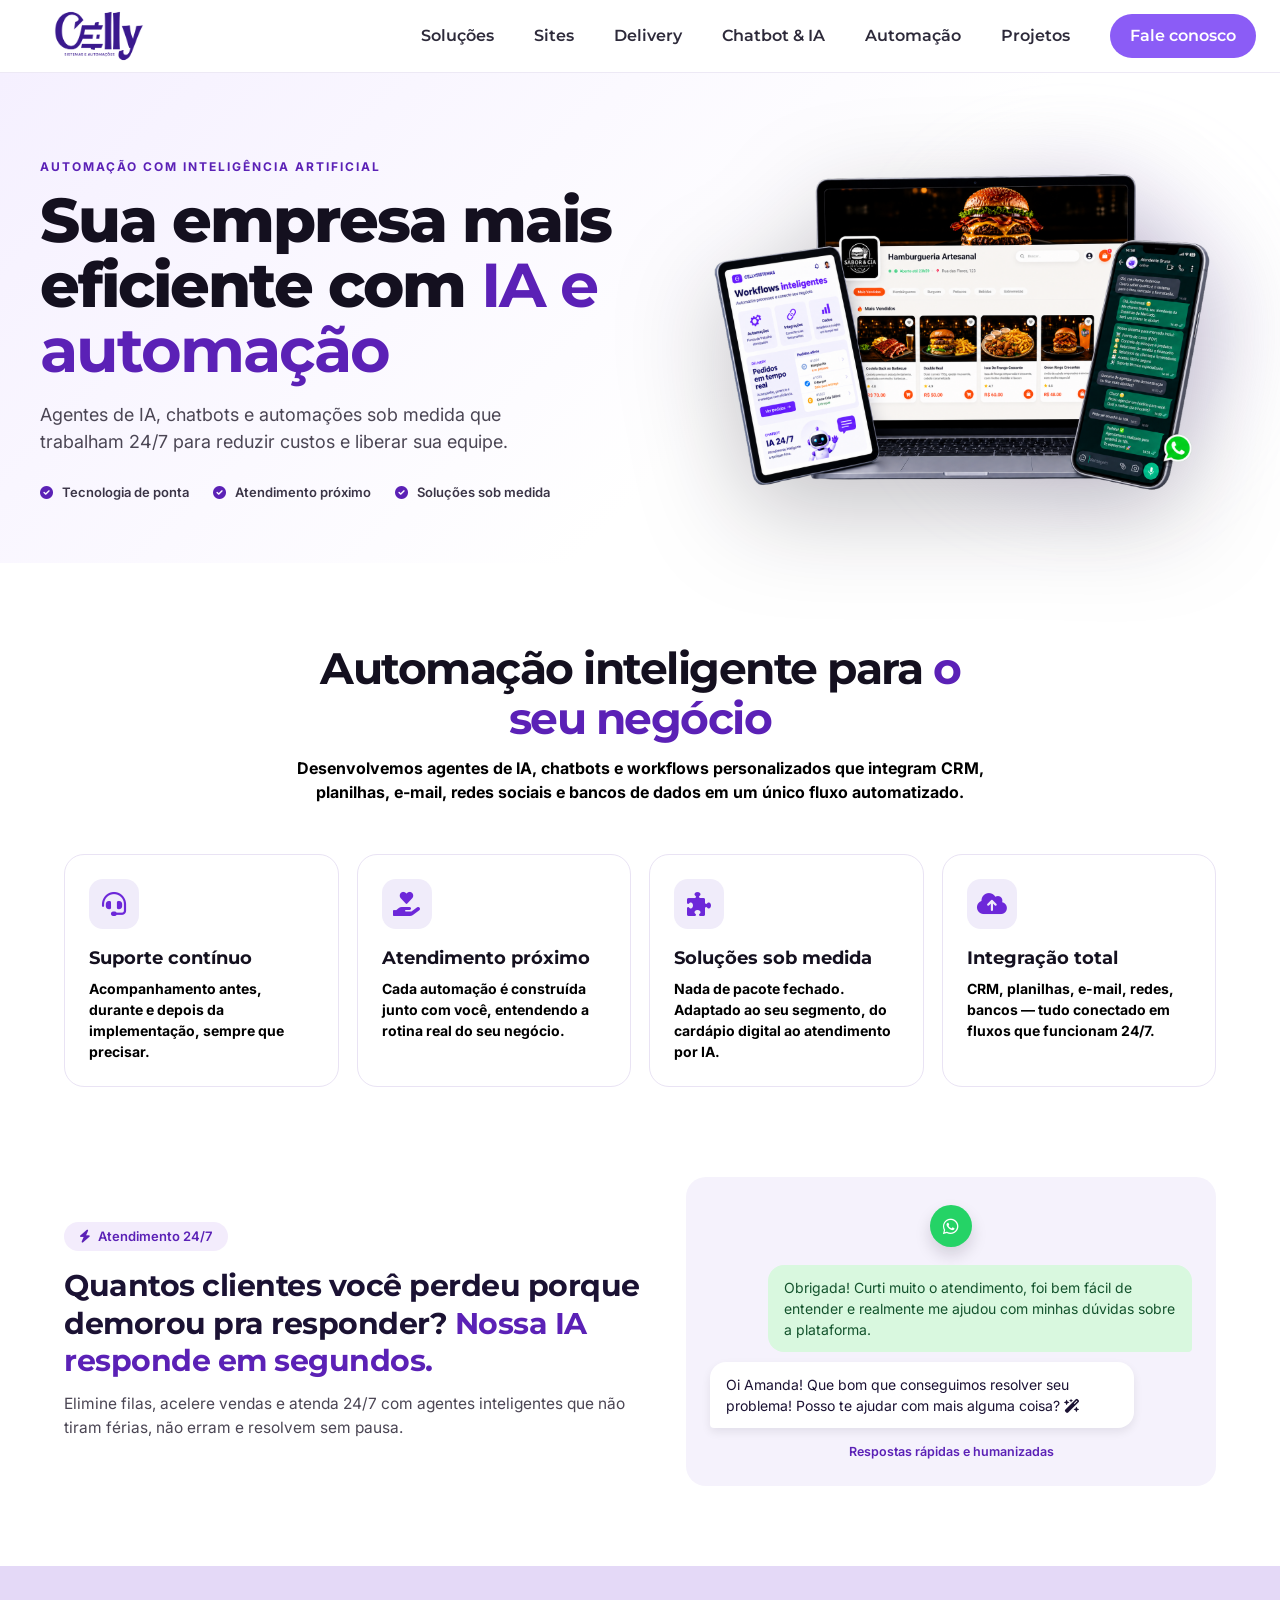
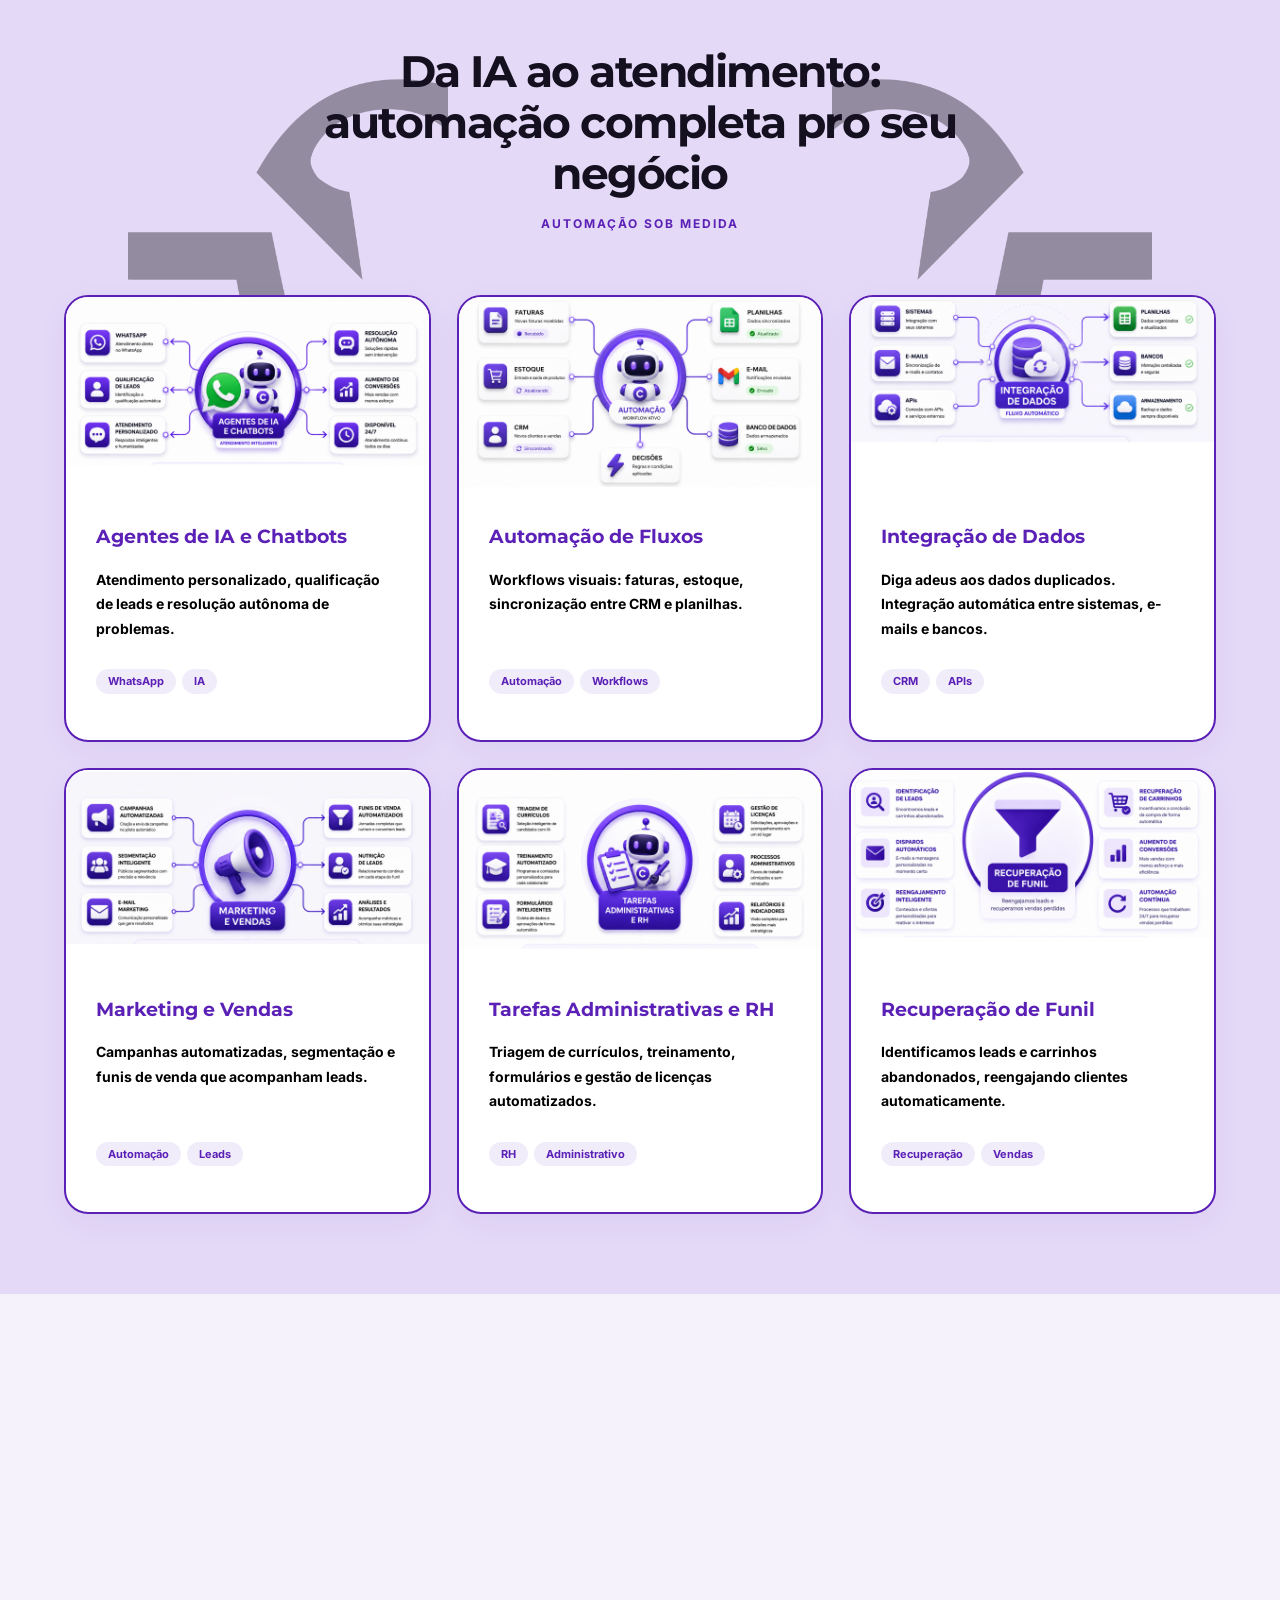
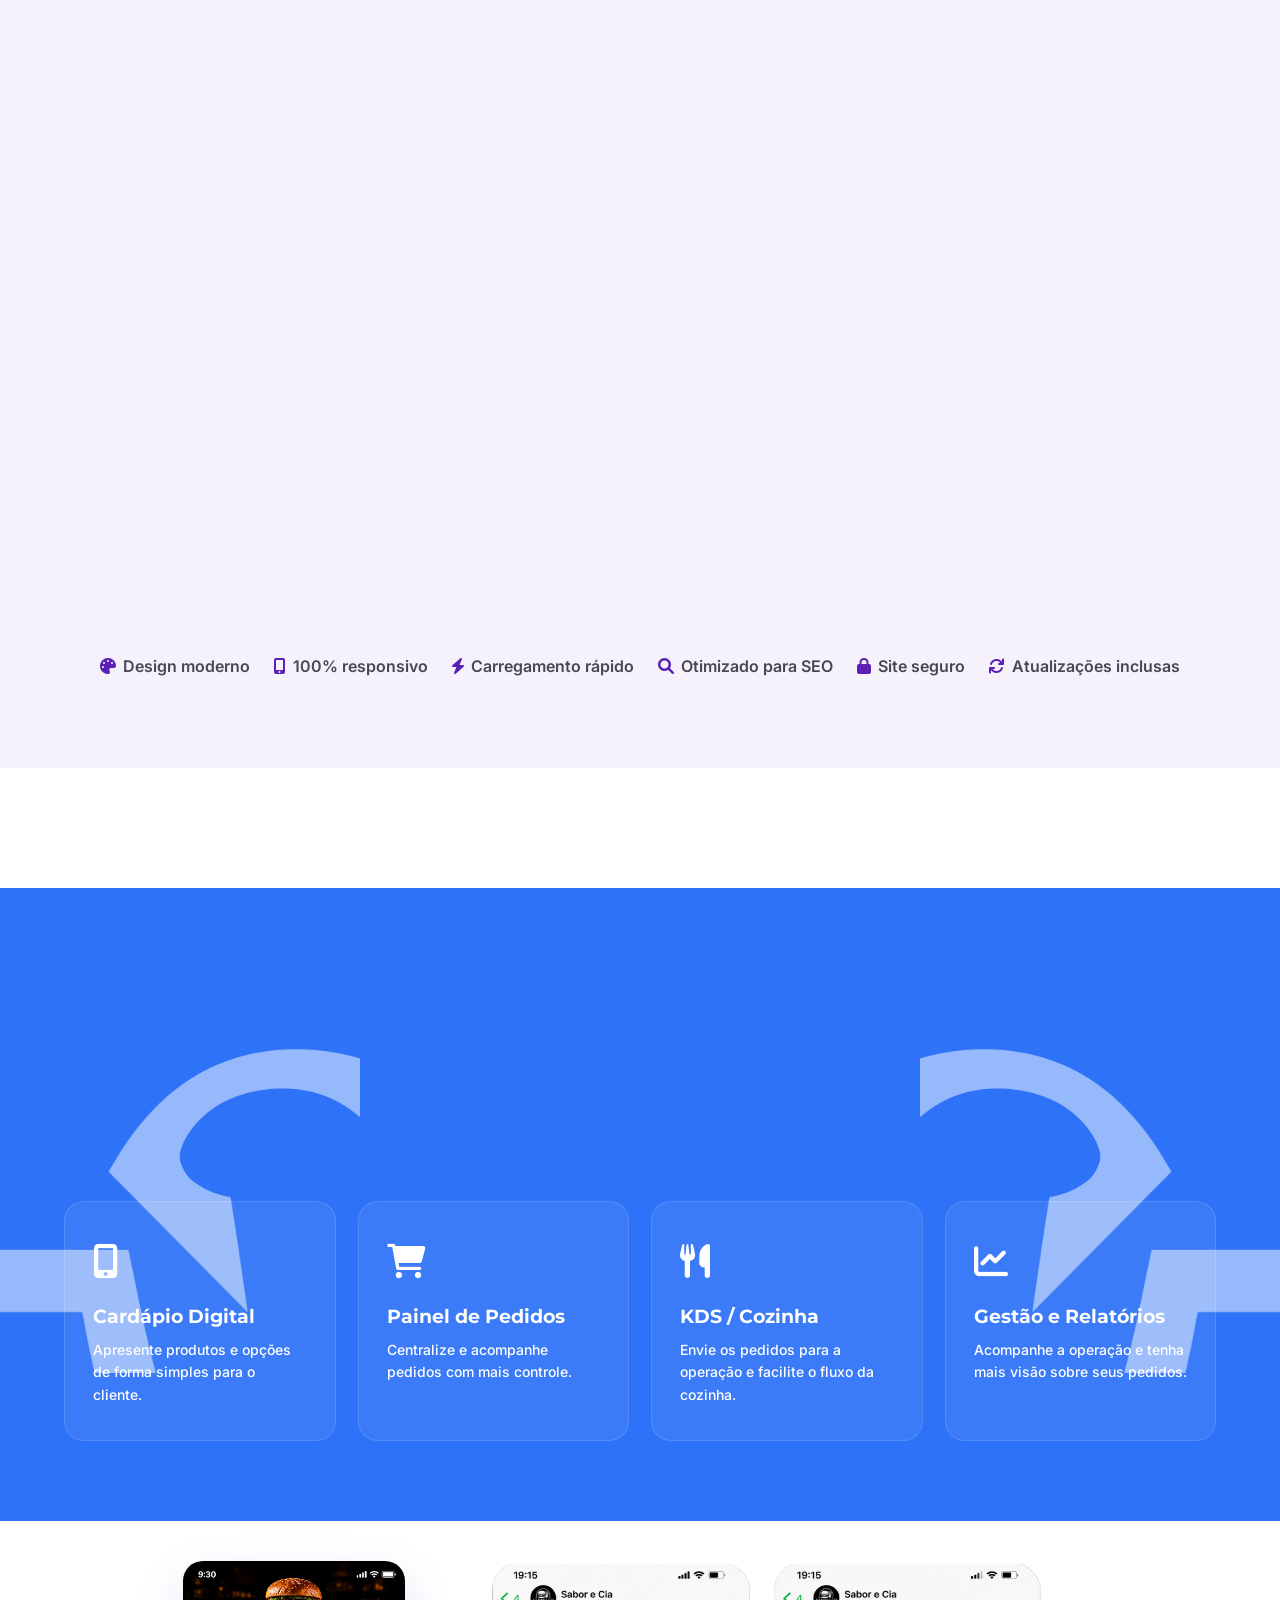
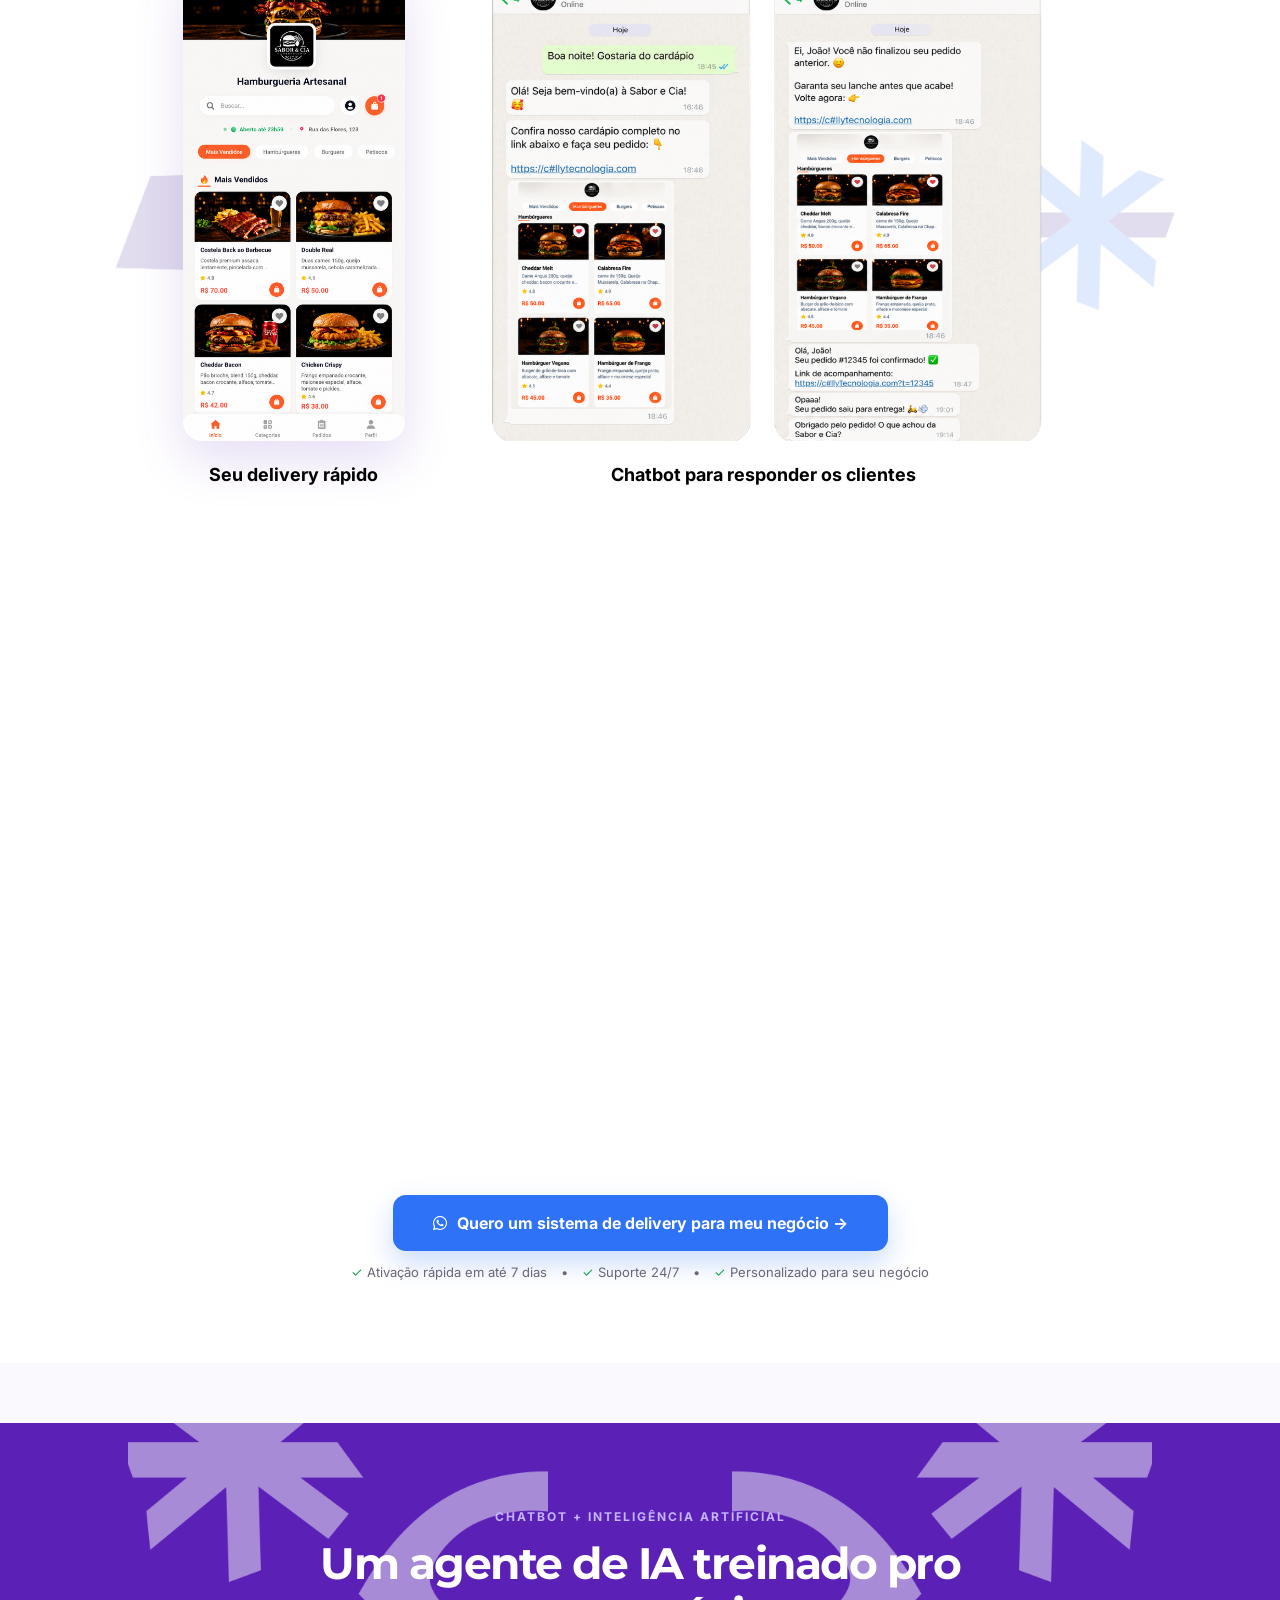
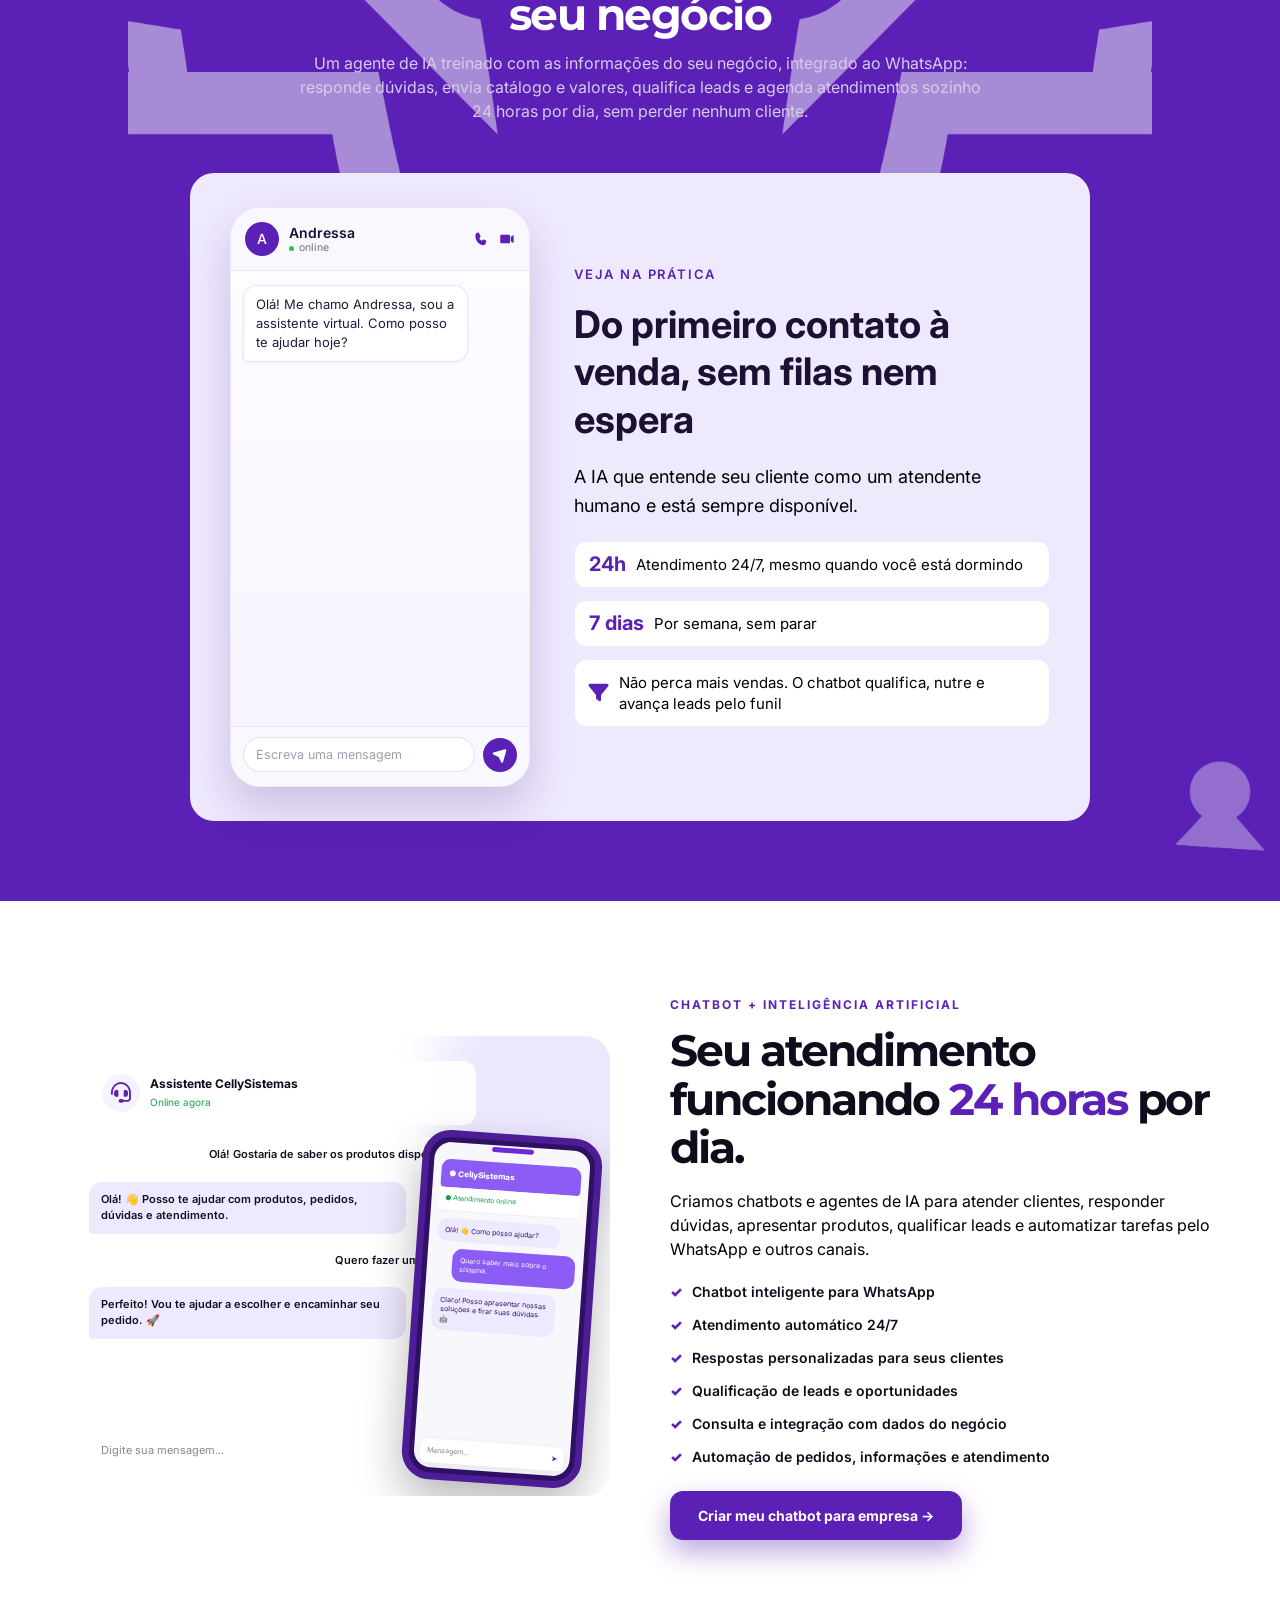
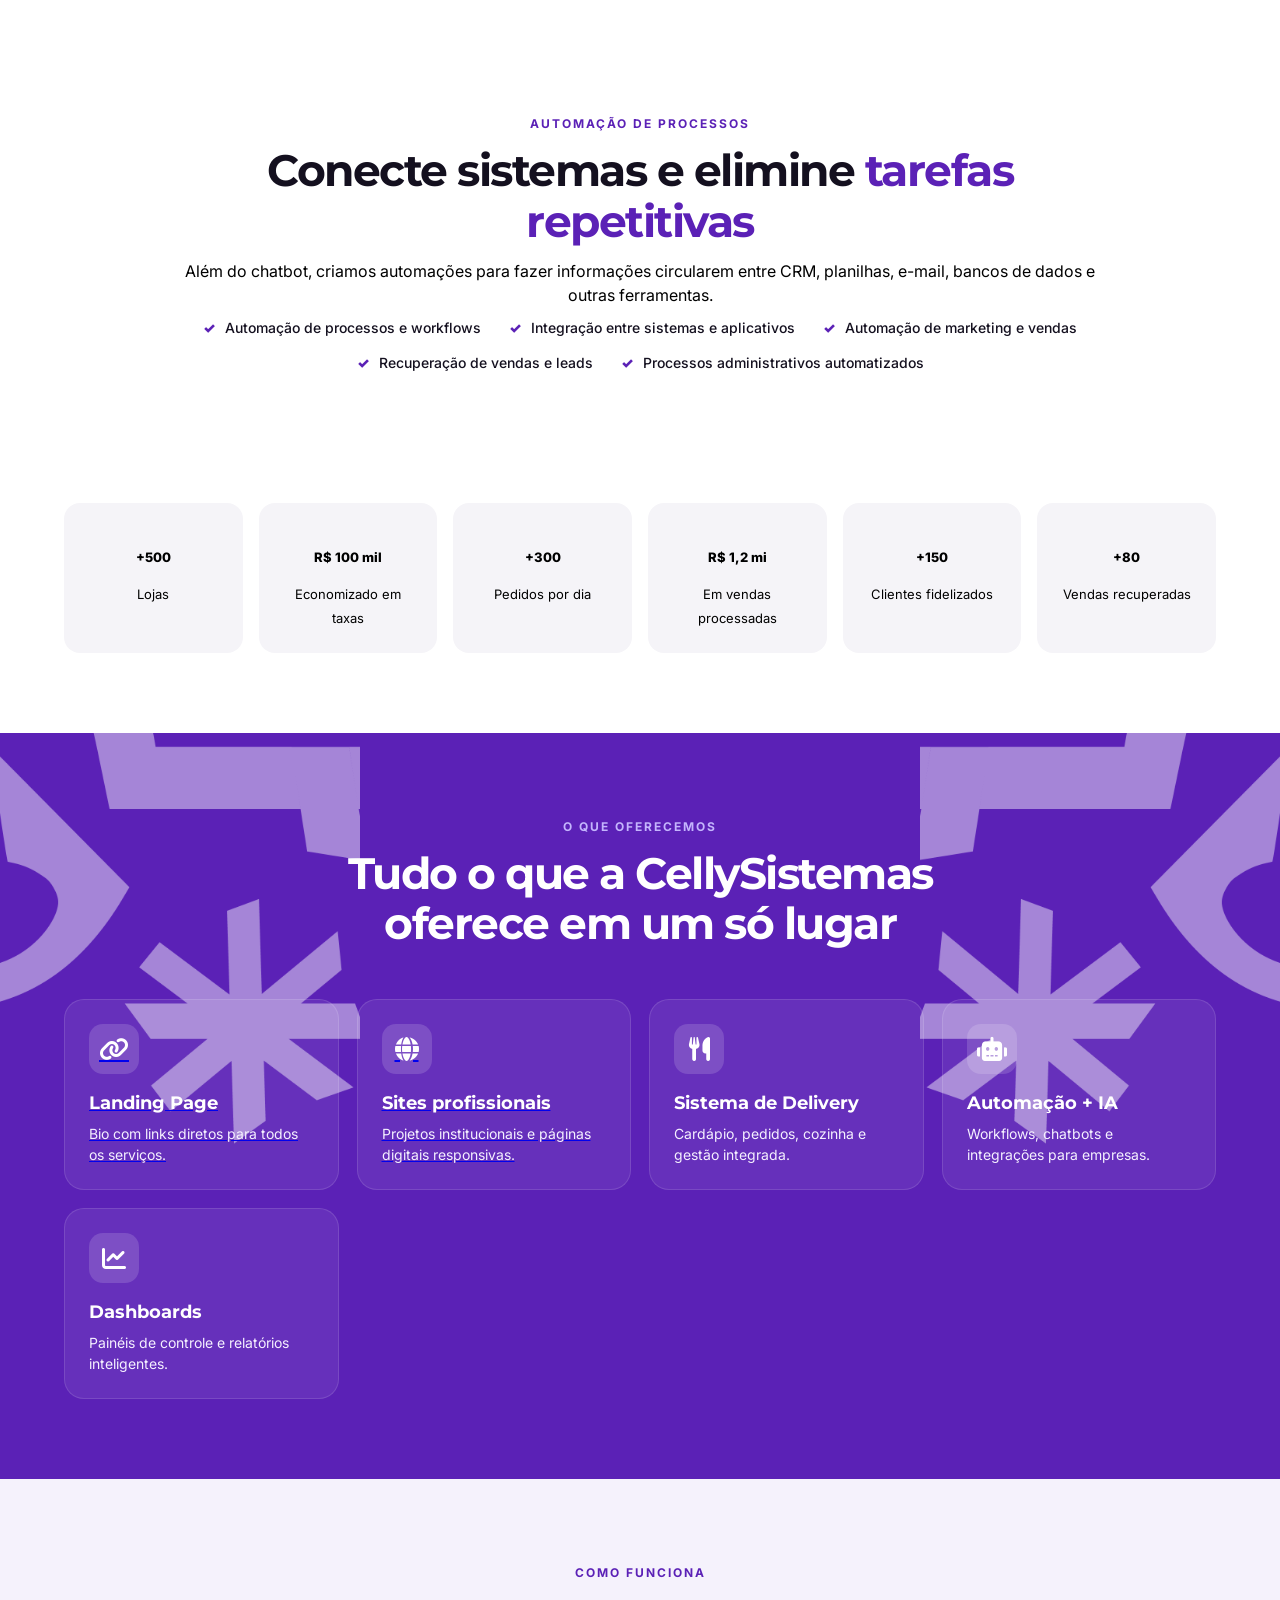
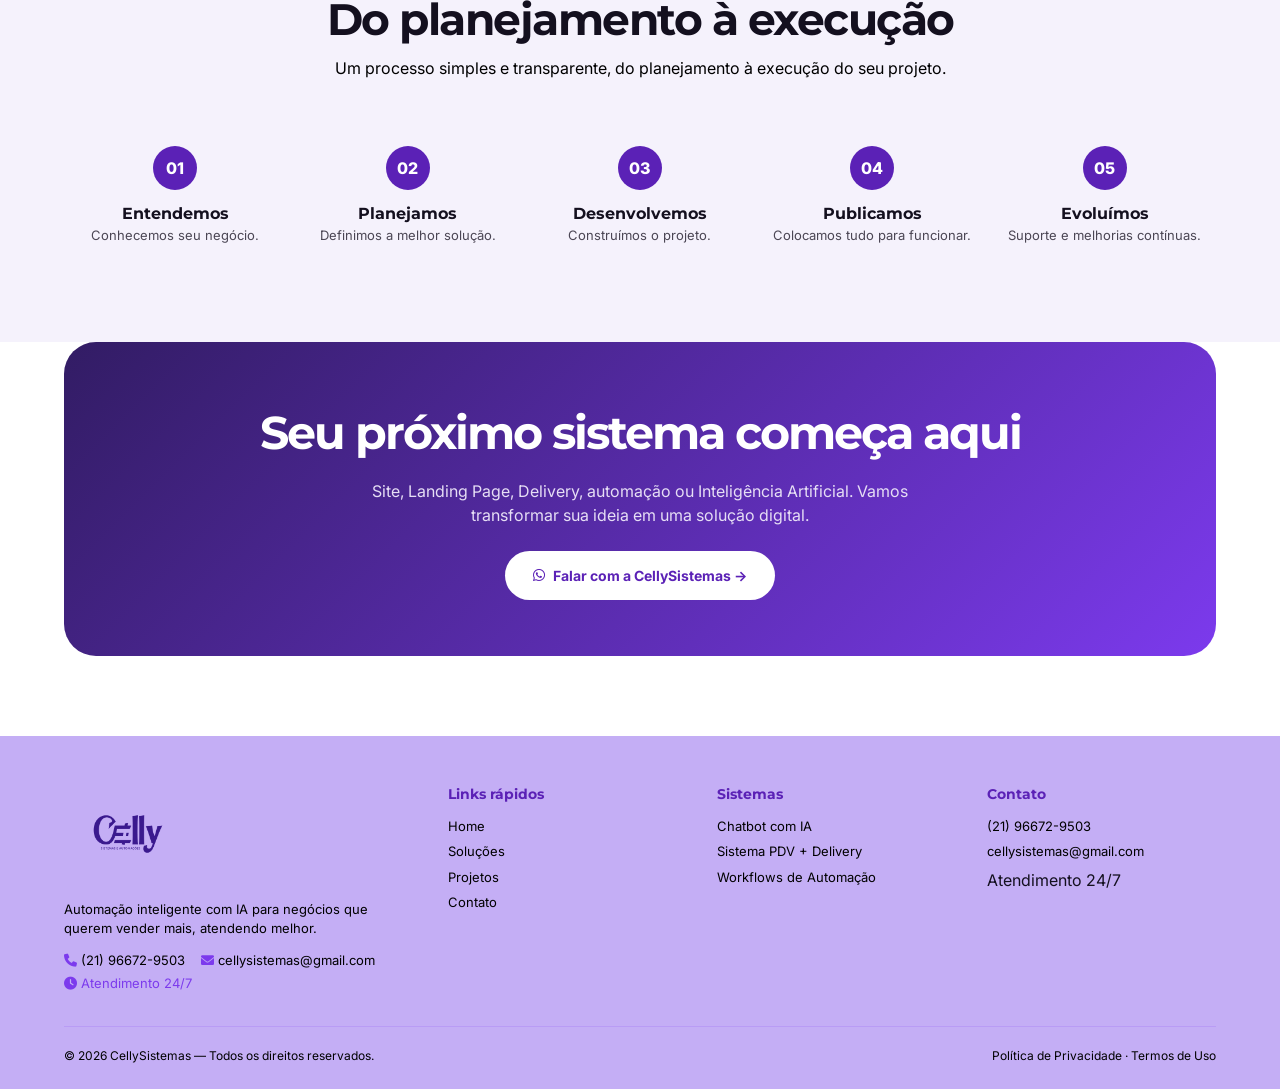
==== commit 200cbd73: "Add Landing Page card linking to lage-page.vercel.app" ====
--- a/index.html
+++ b/index.html
@@ -461,6 +461,7 @@
         <h2>Tudo o que a CellySistemas oferece em um só lugar</h2>
       </div>
       <div class="cards">
+        <a href="https://lage-page.vercel.app/" target="_blank" rel="noopener" class="card"><div class="icon"><i class="fas fa-link"></i></div><h3>Landing Page</h3><p>Bio com links diretos para todos os serviços.</p></a>
         <a href="https://celly-automacao.vercel.app/" target="_blank" rel="noopener" class="card"><div class="icon"><i class="fas fa-globe"></i></div><h3>Sites profissionais</h3><p>Projetos institucionais e páginas digitais responsivas.</p></a>
         <div class="card"><div class="icon"><i class="fas fa-utensils"></i></div><h3>Sistema de Delivery</h3><p>Cardápio, pedidos, cozinha e gestão integrada.</p></div>
         <div class="card"><div class="icon"><i class="fas fa-robot"></i></div><h3>Automação + IA</h3><p>Workflows, chatbots e integrações para empresas.</p></div>
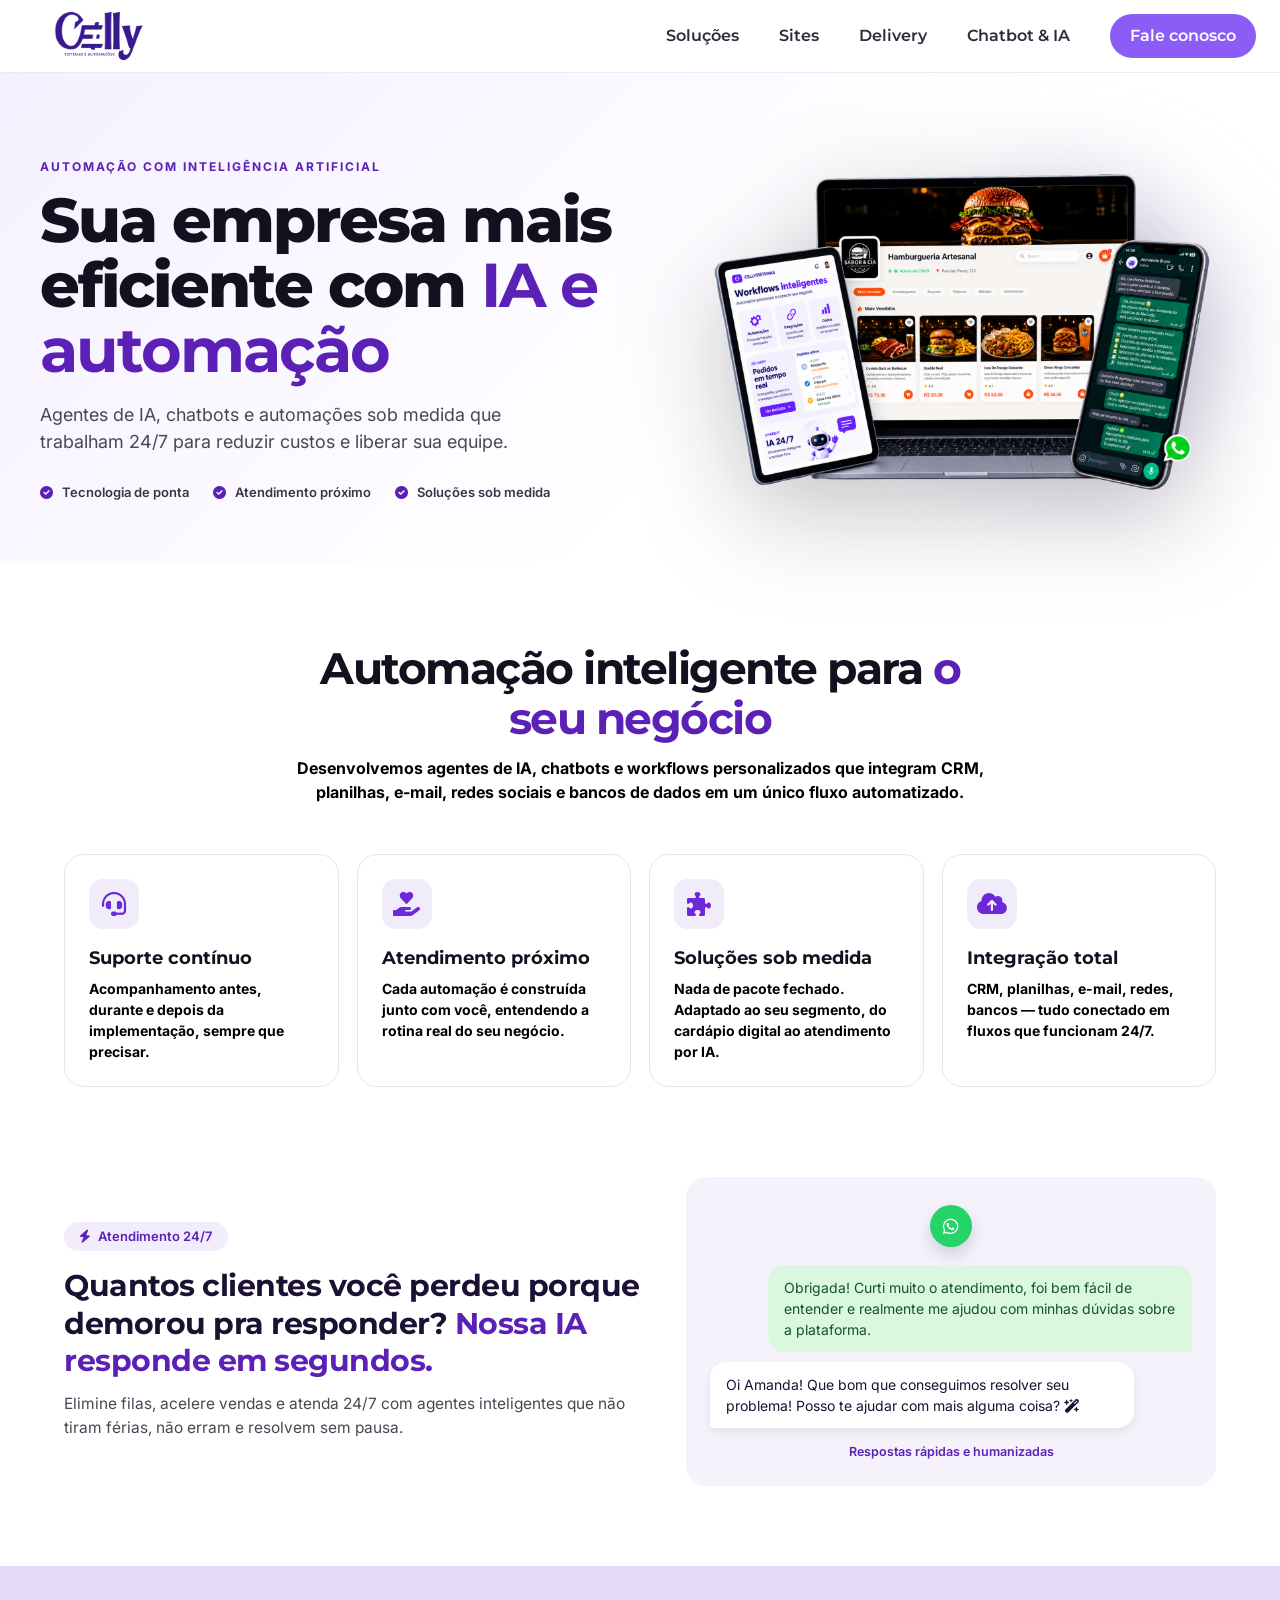
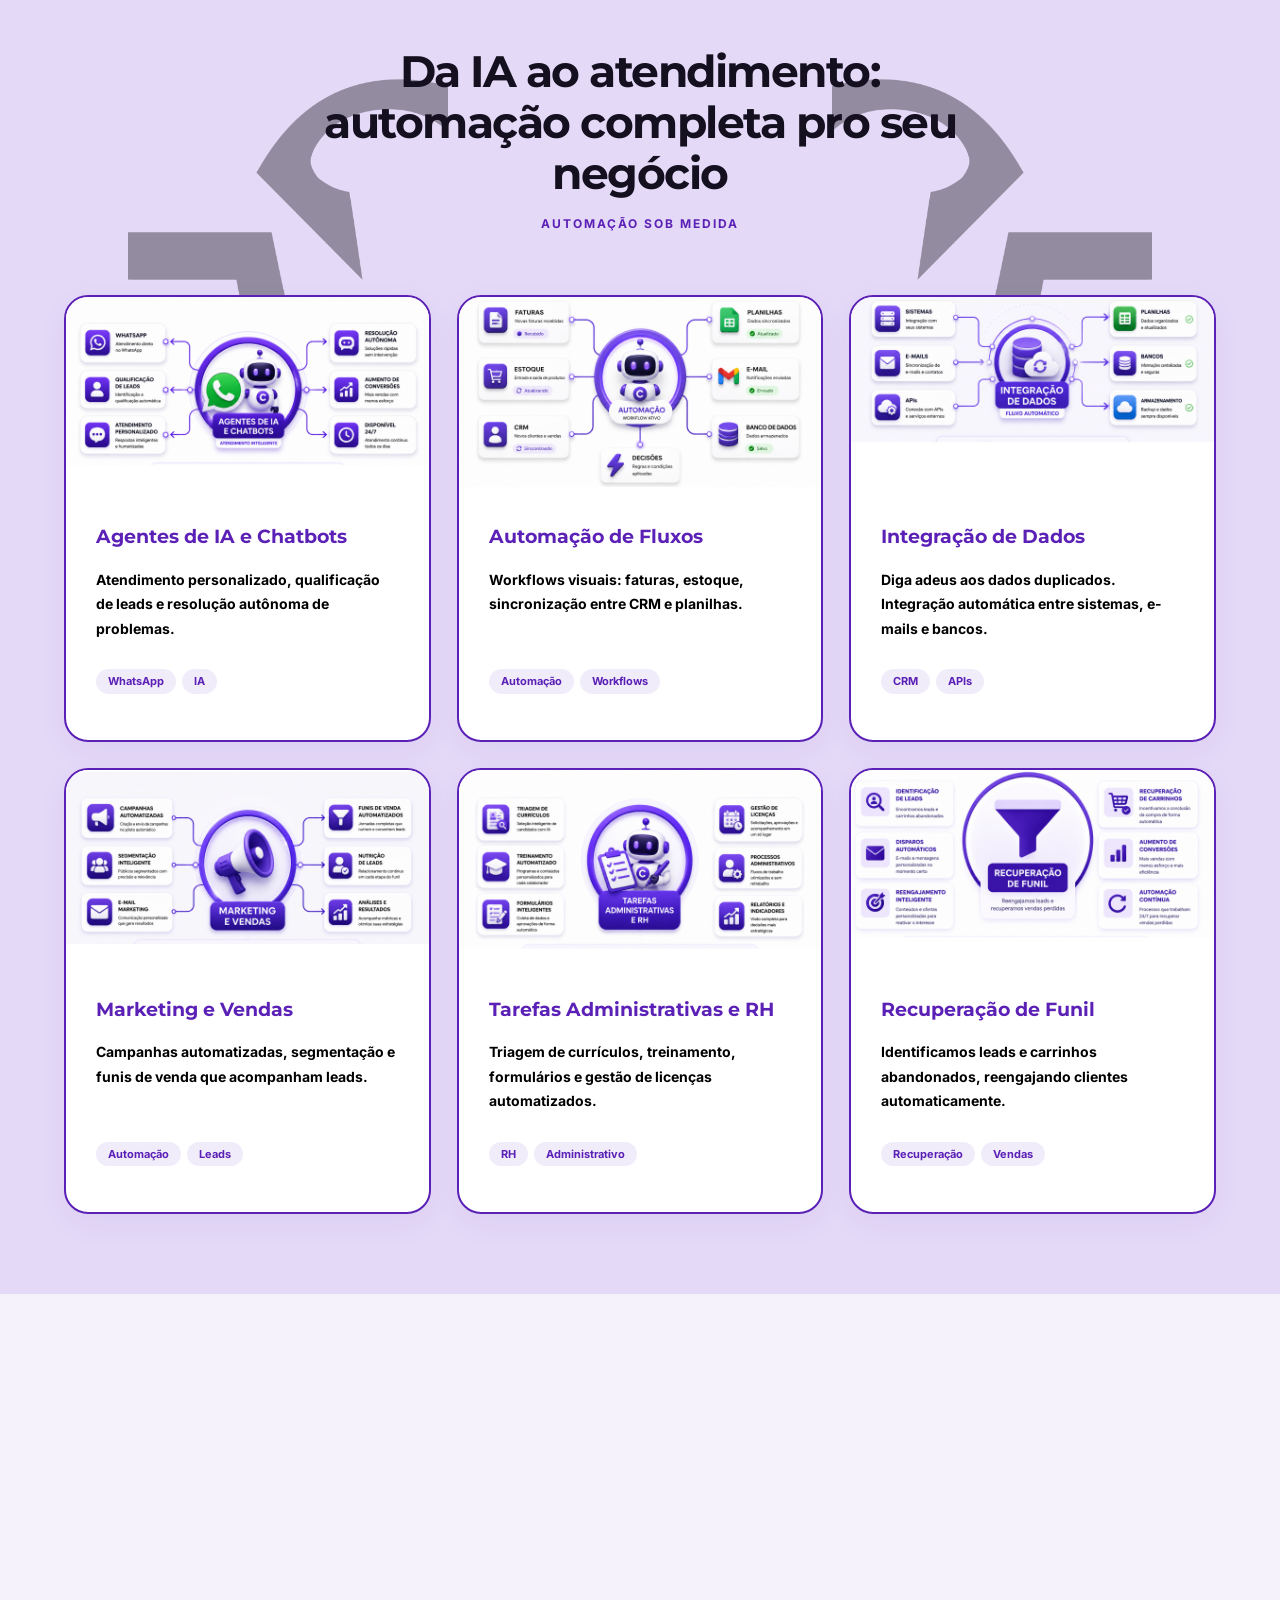
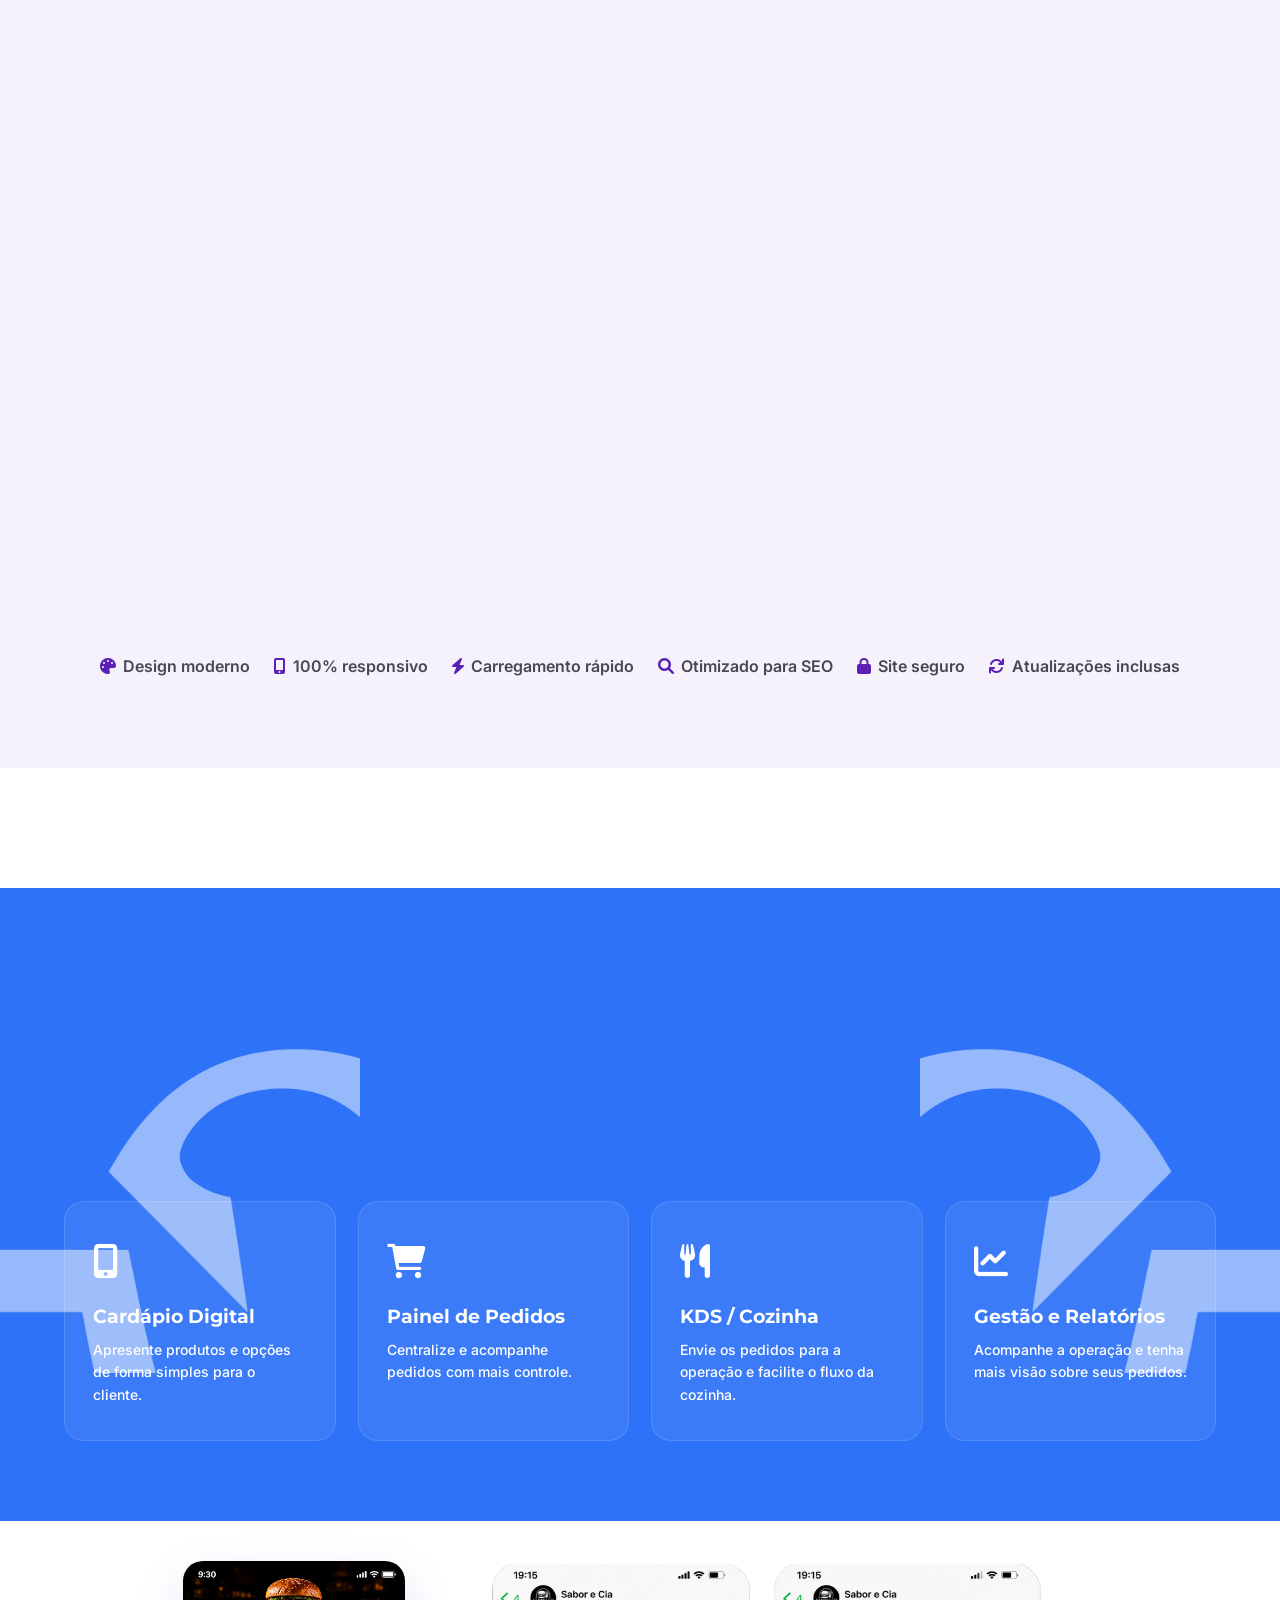
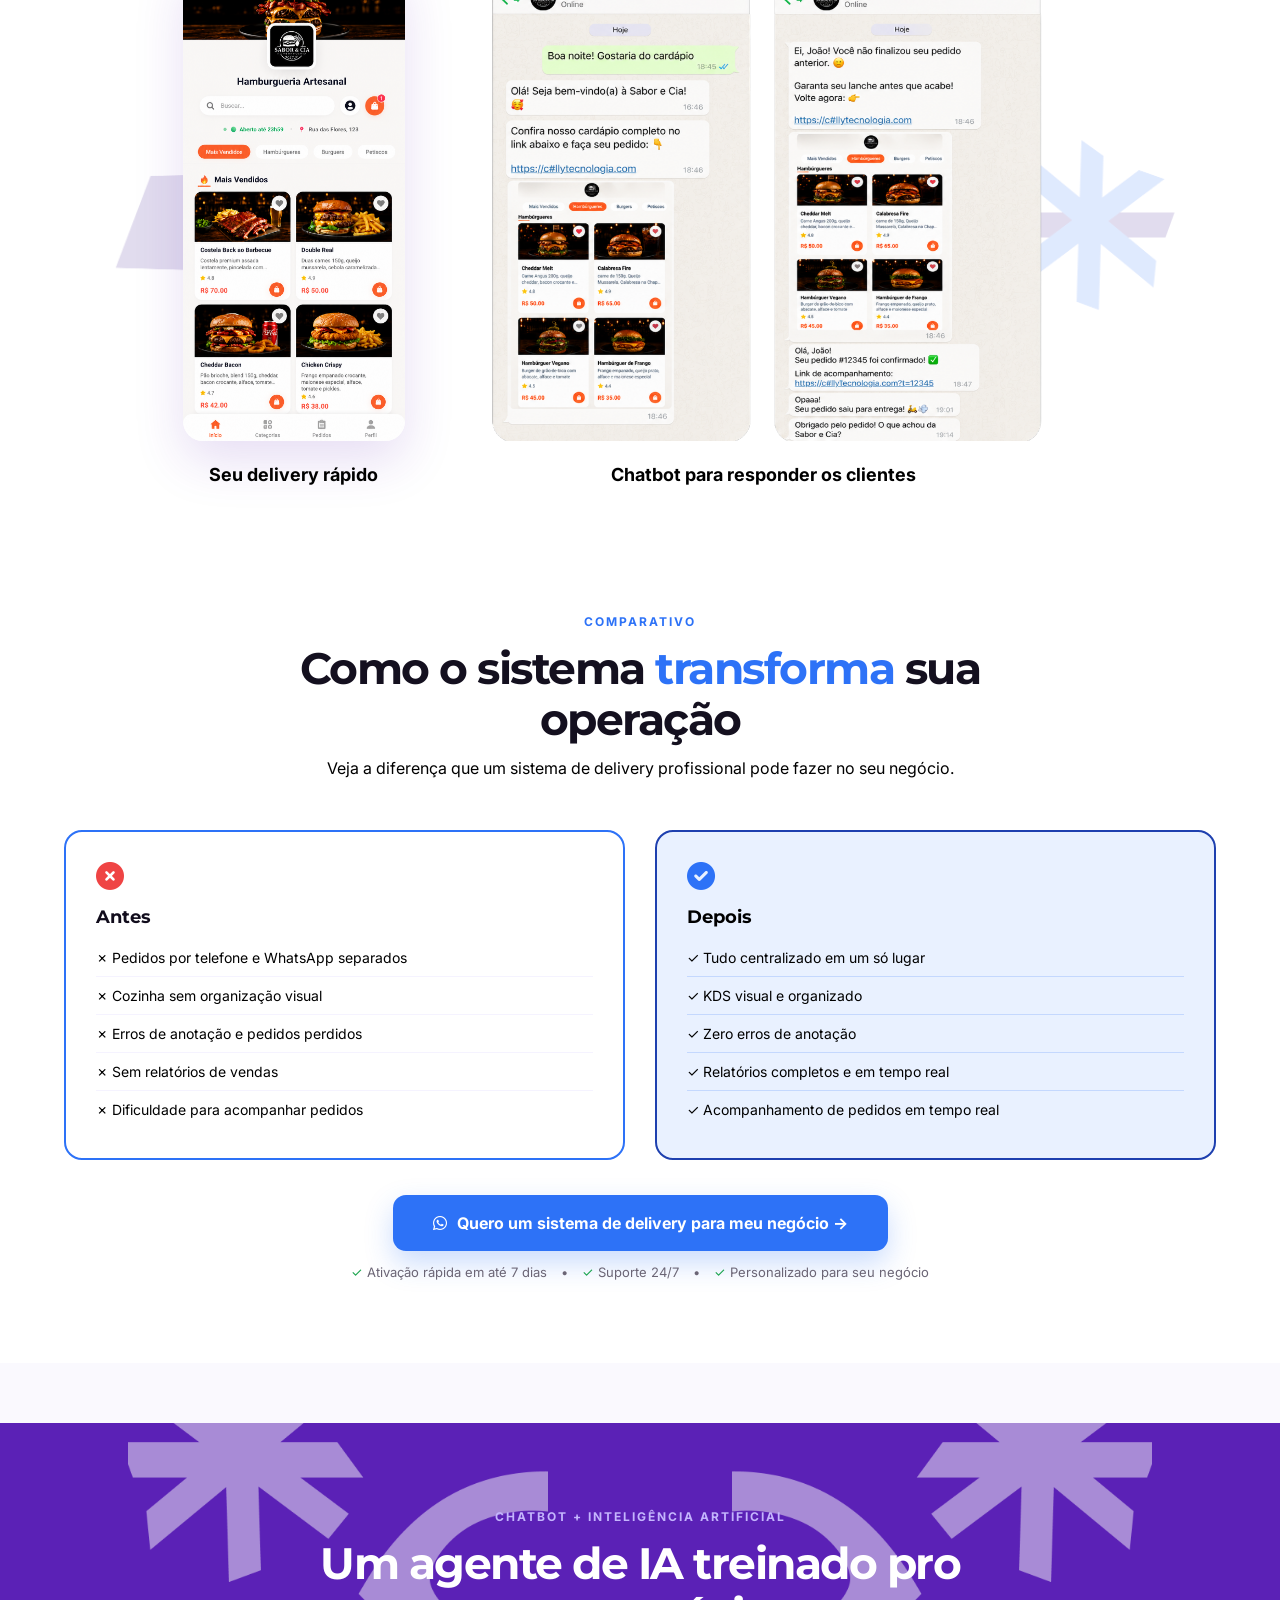
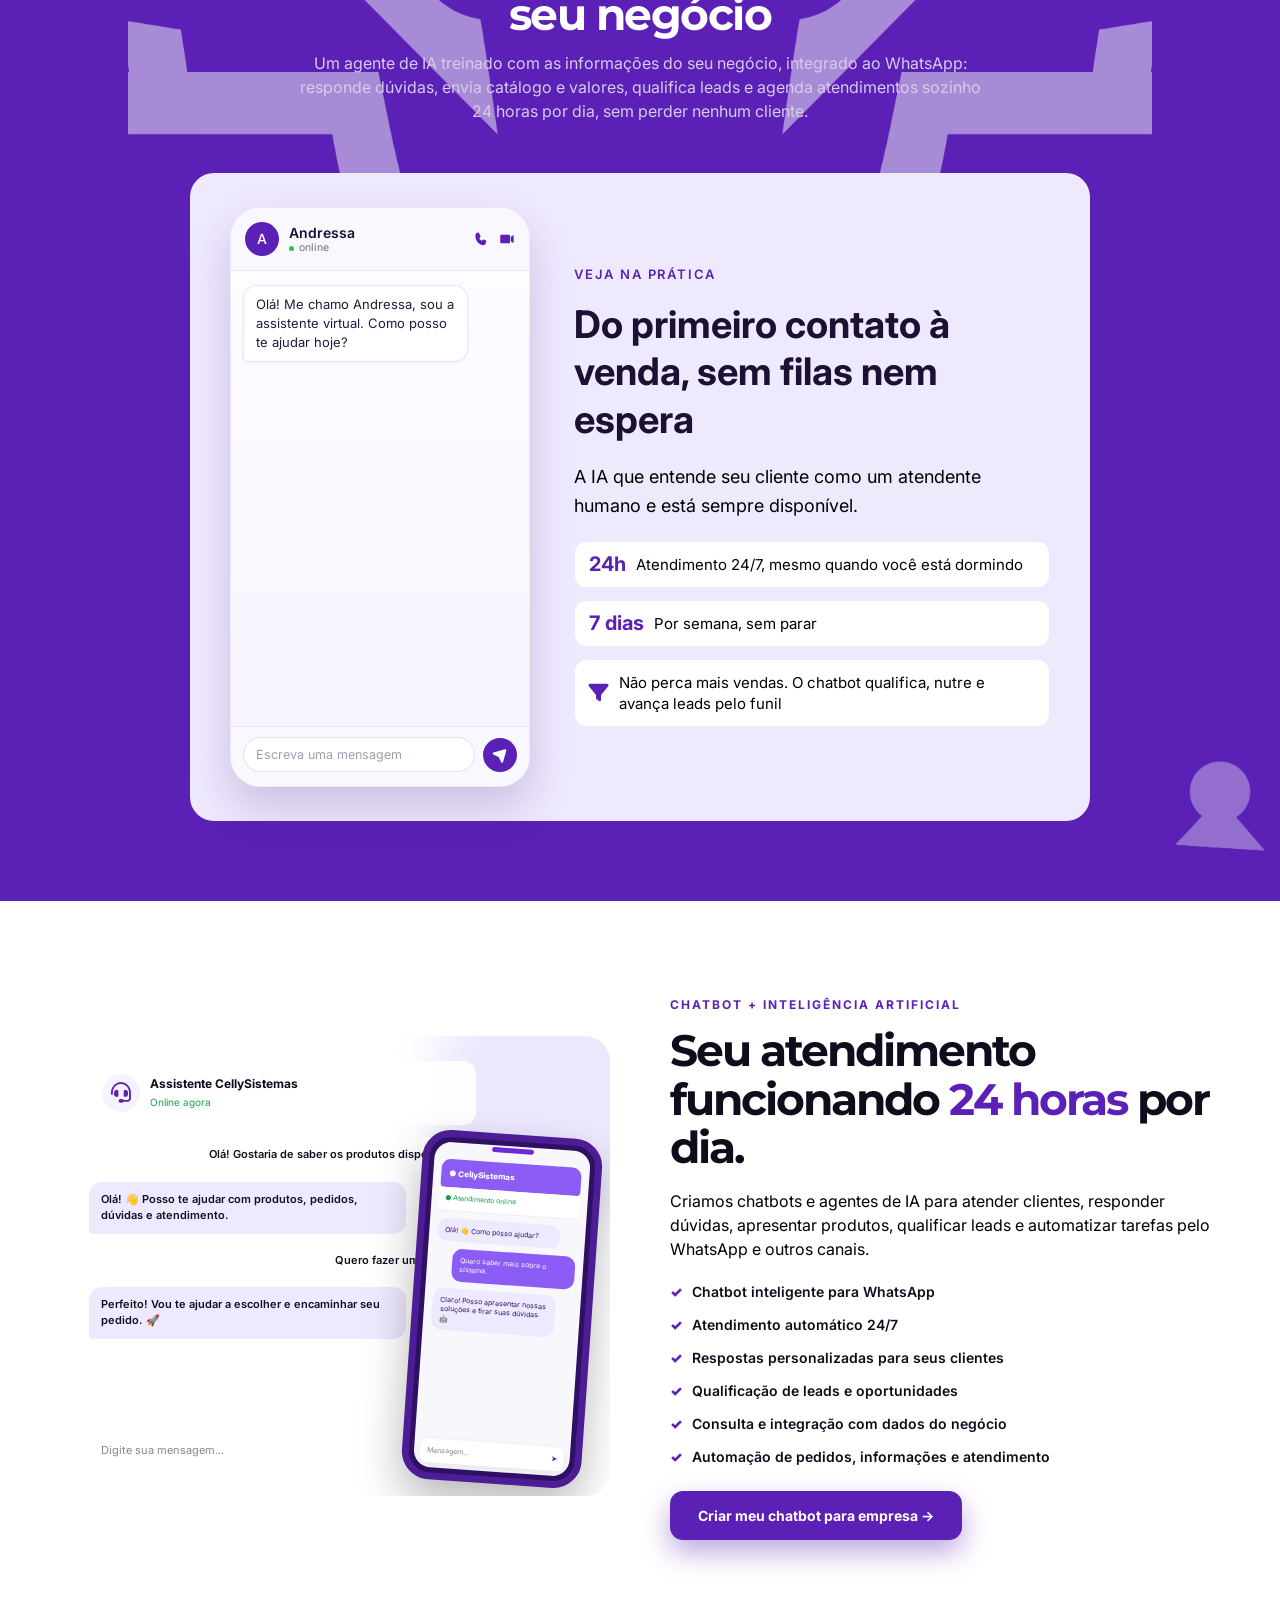
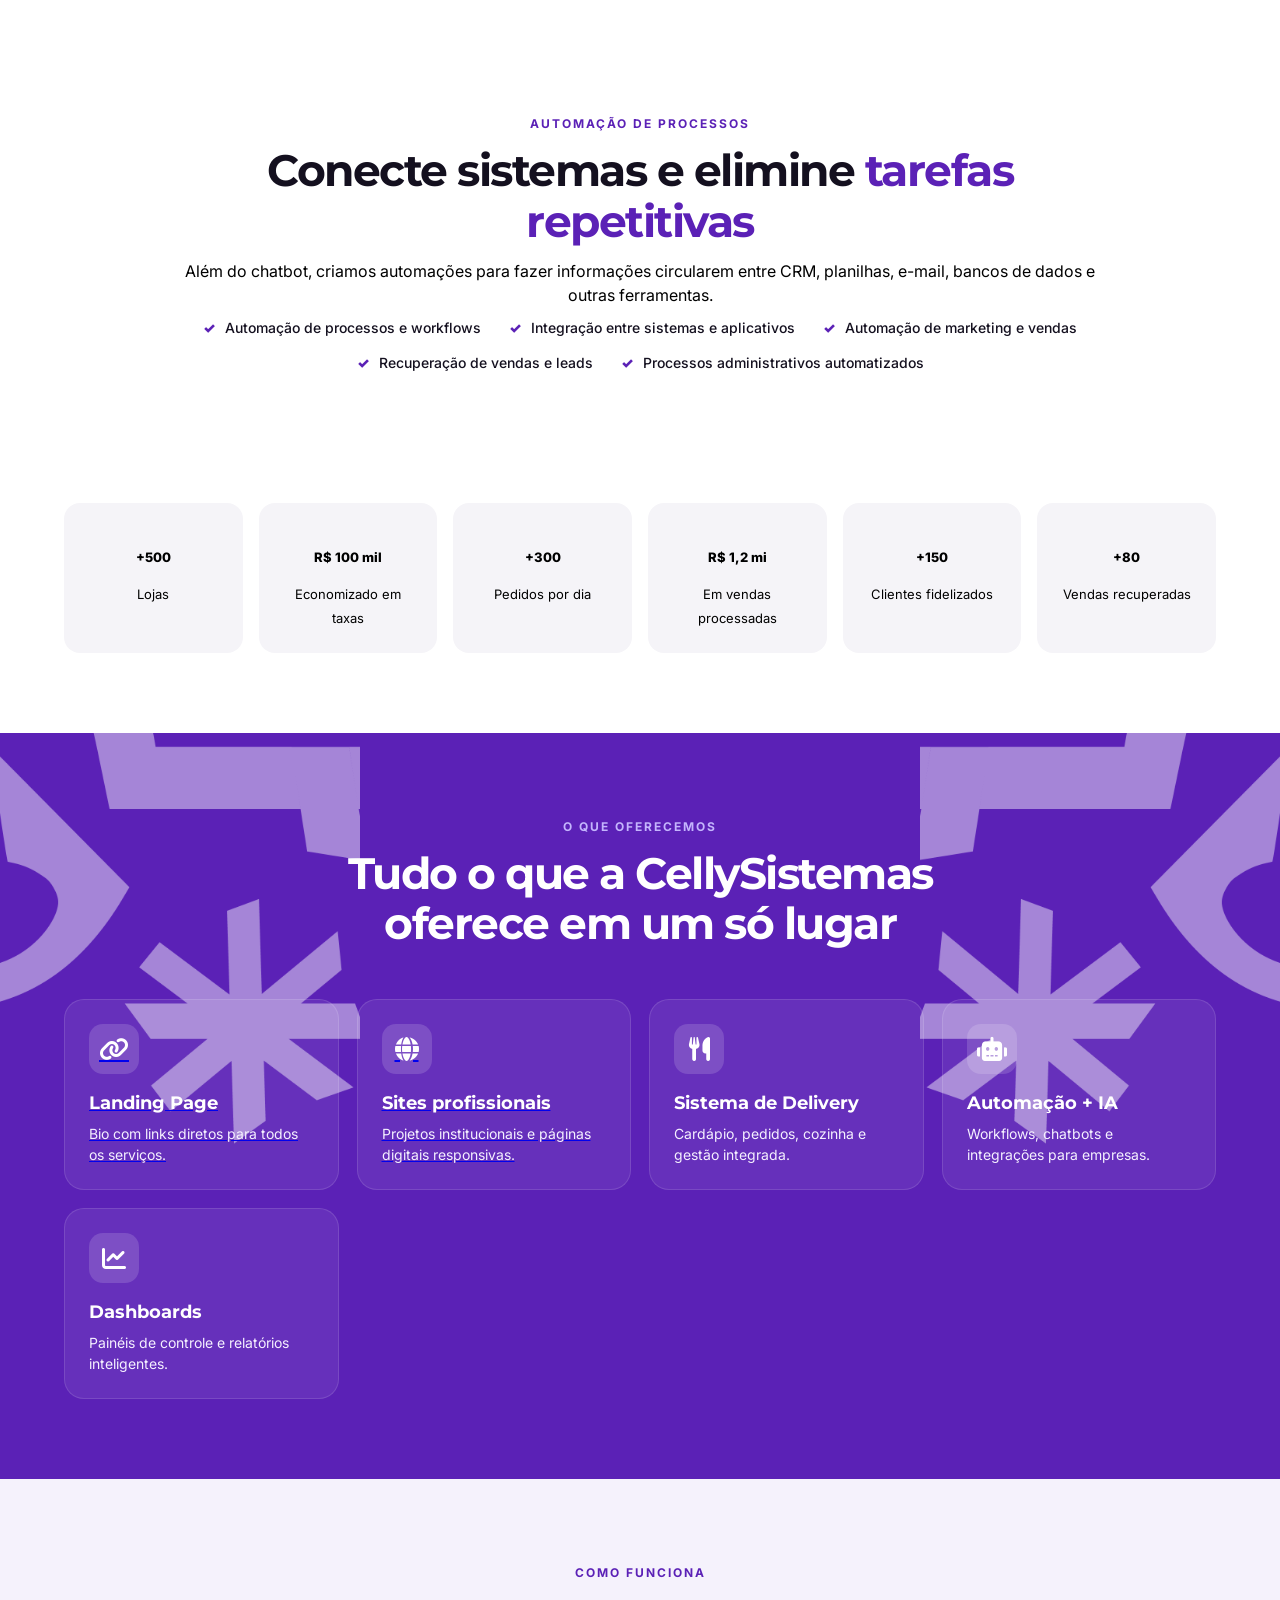
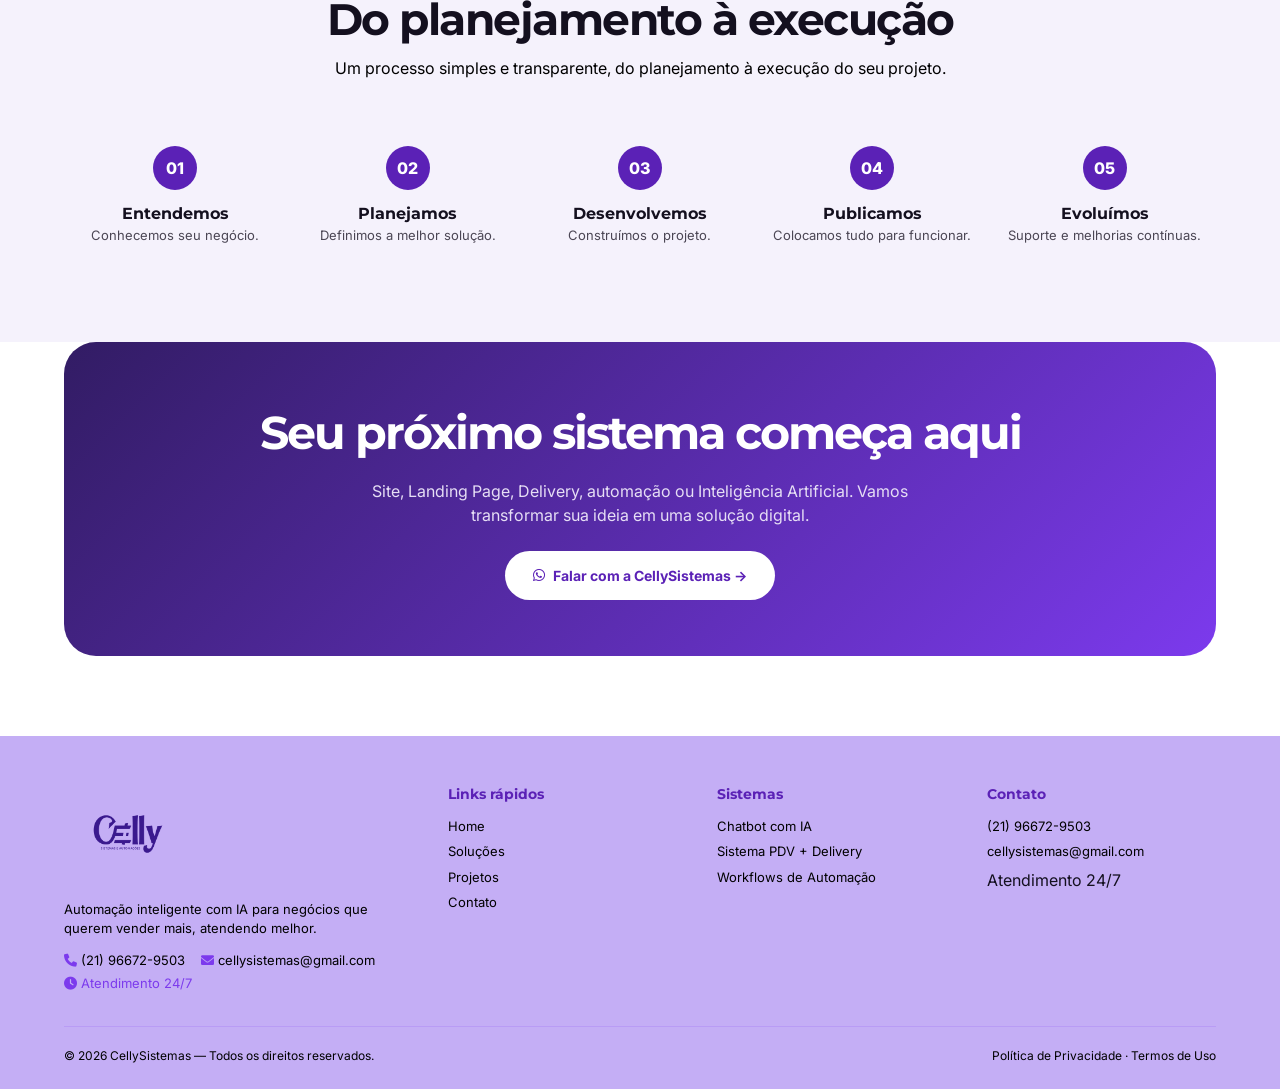
==== commit 610a5294: "Remove Automacao and Projetos items from nav menu Co-Authored-By: Claude Sonnet 5 <noreply@anthropic" ====
--- a/index.html
+++ b/index.html
@@ -22,8 +22,6 @@
       <a href="#sites">Sites</a>
       <a href="https://chatbot-nine-lilac-40.vercel.app/" target="_blank" rel="noopener">Delivery</a>
       <a href="https://chatbot-nine-lilac-40.vercel.app/automacao-chatbot.html" target="_blank" rel="noopener">Chatbot & IA</a>
-      <a href="#automacao">Automação</a>
-      <a href="#projetos">Projetos</a>
       <a href="#contato" class="nav-cta">Fale conosco</a>
     </nav>
   </div>
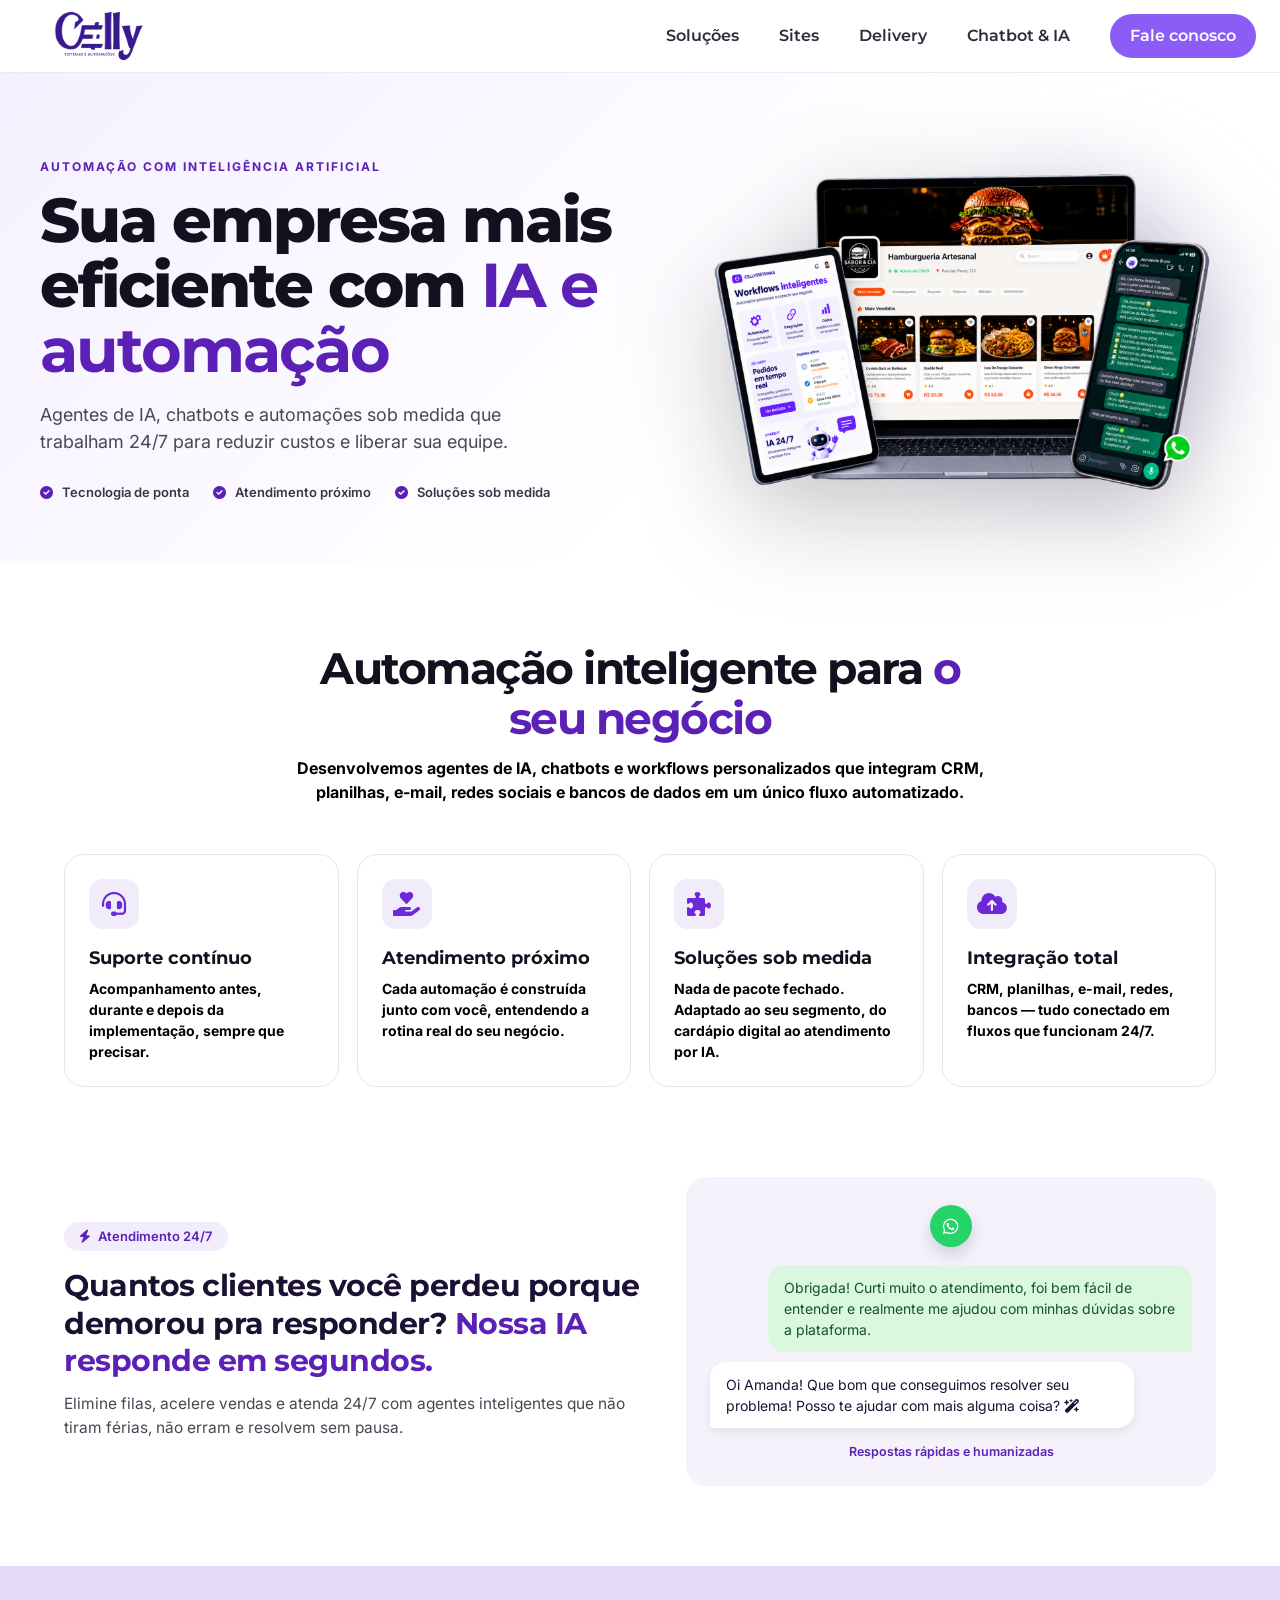
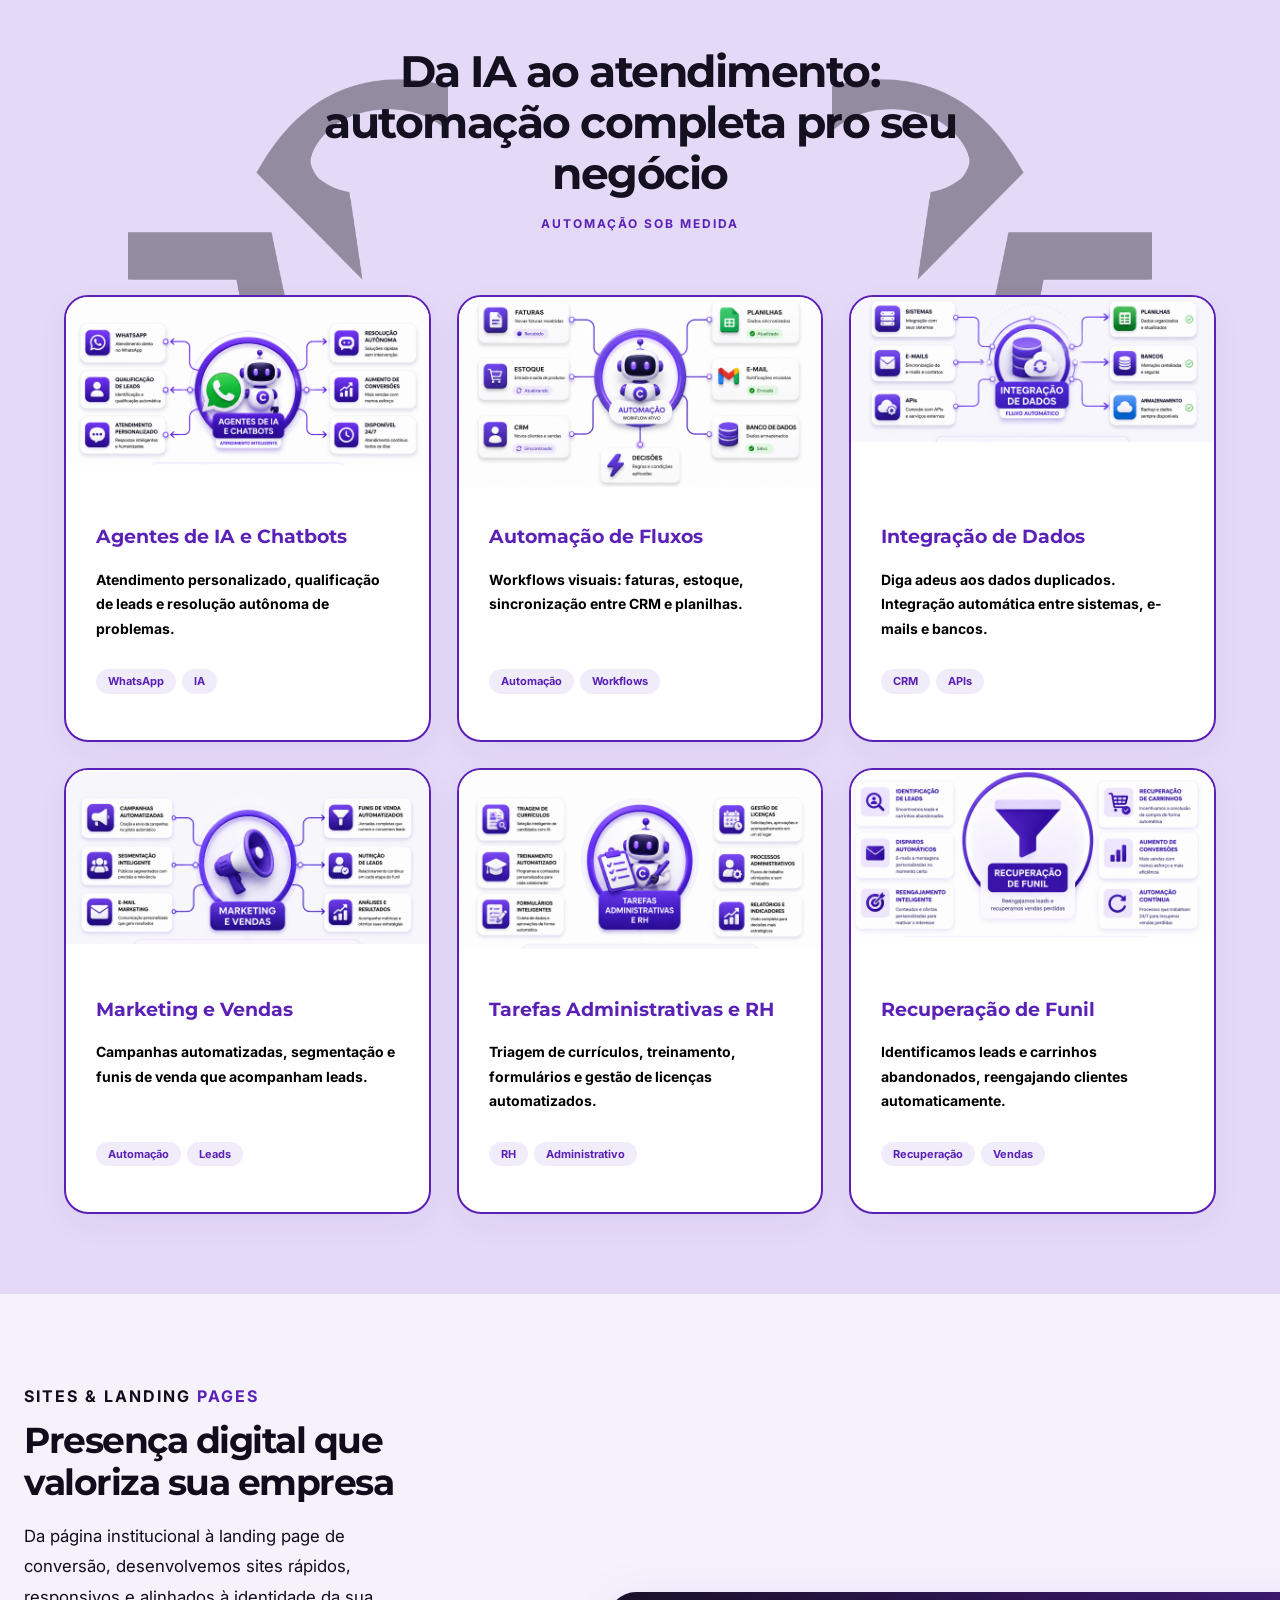
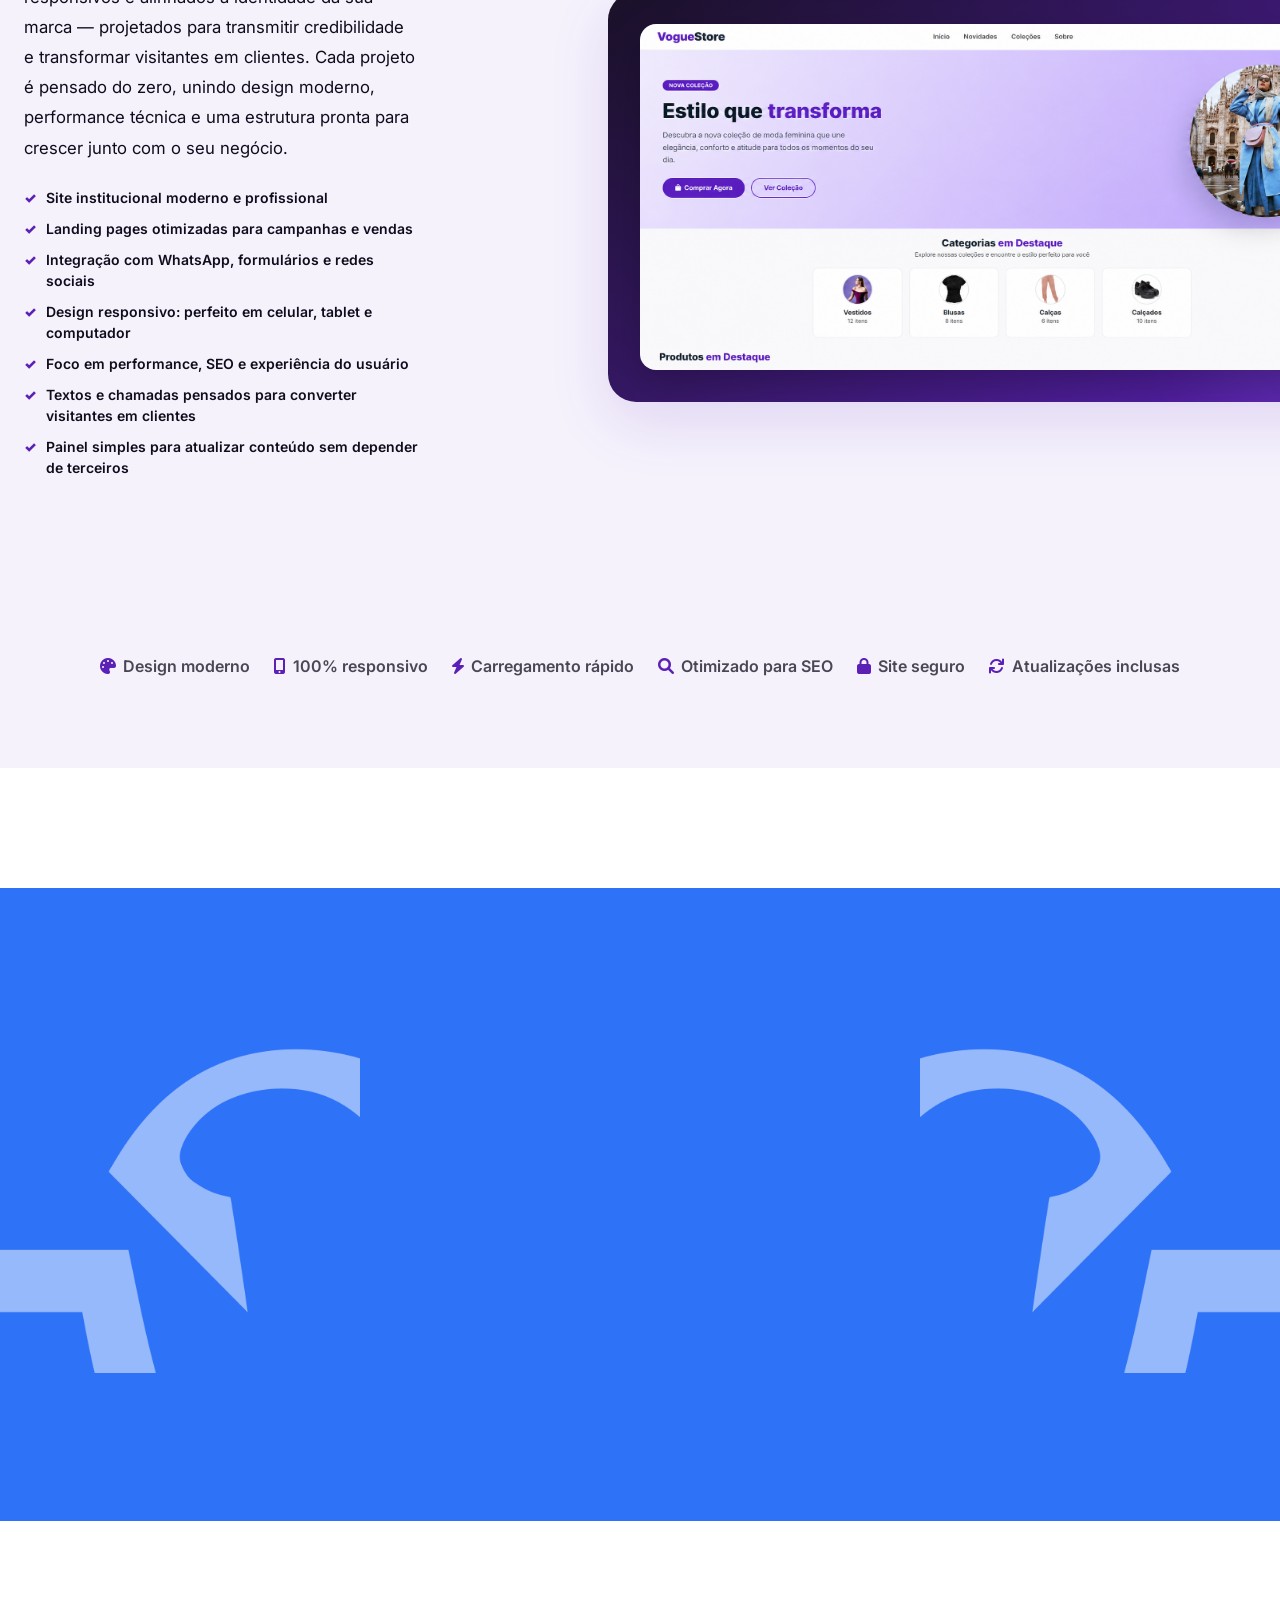
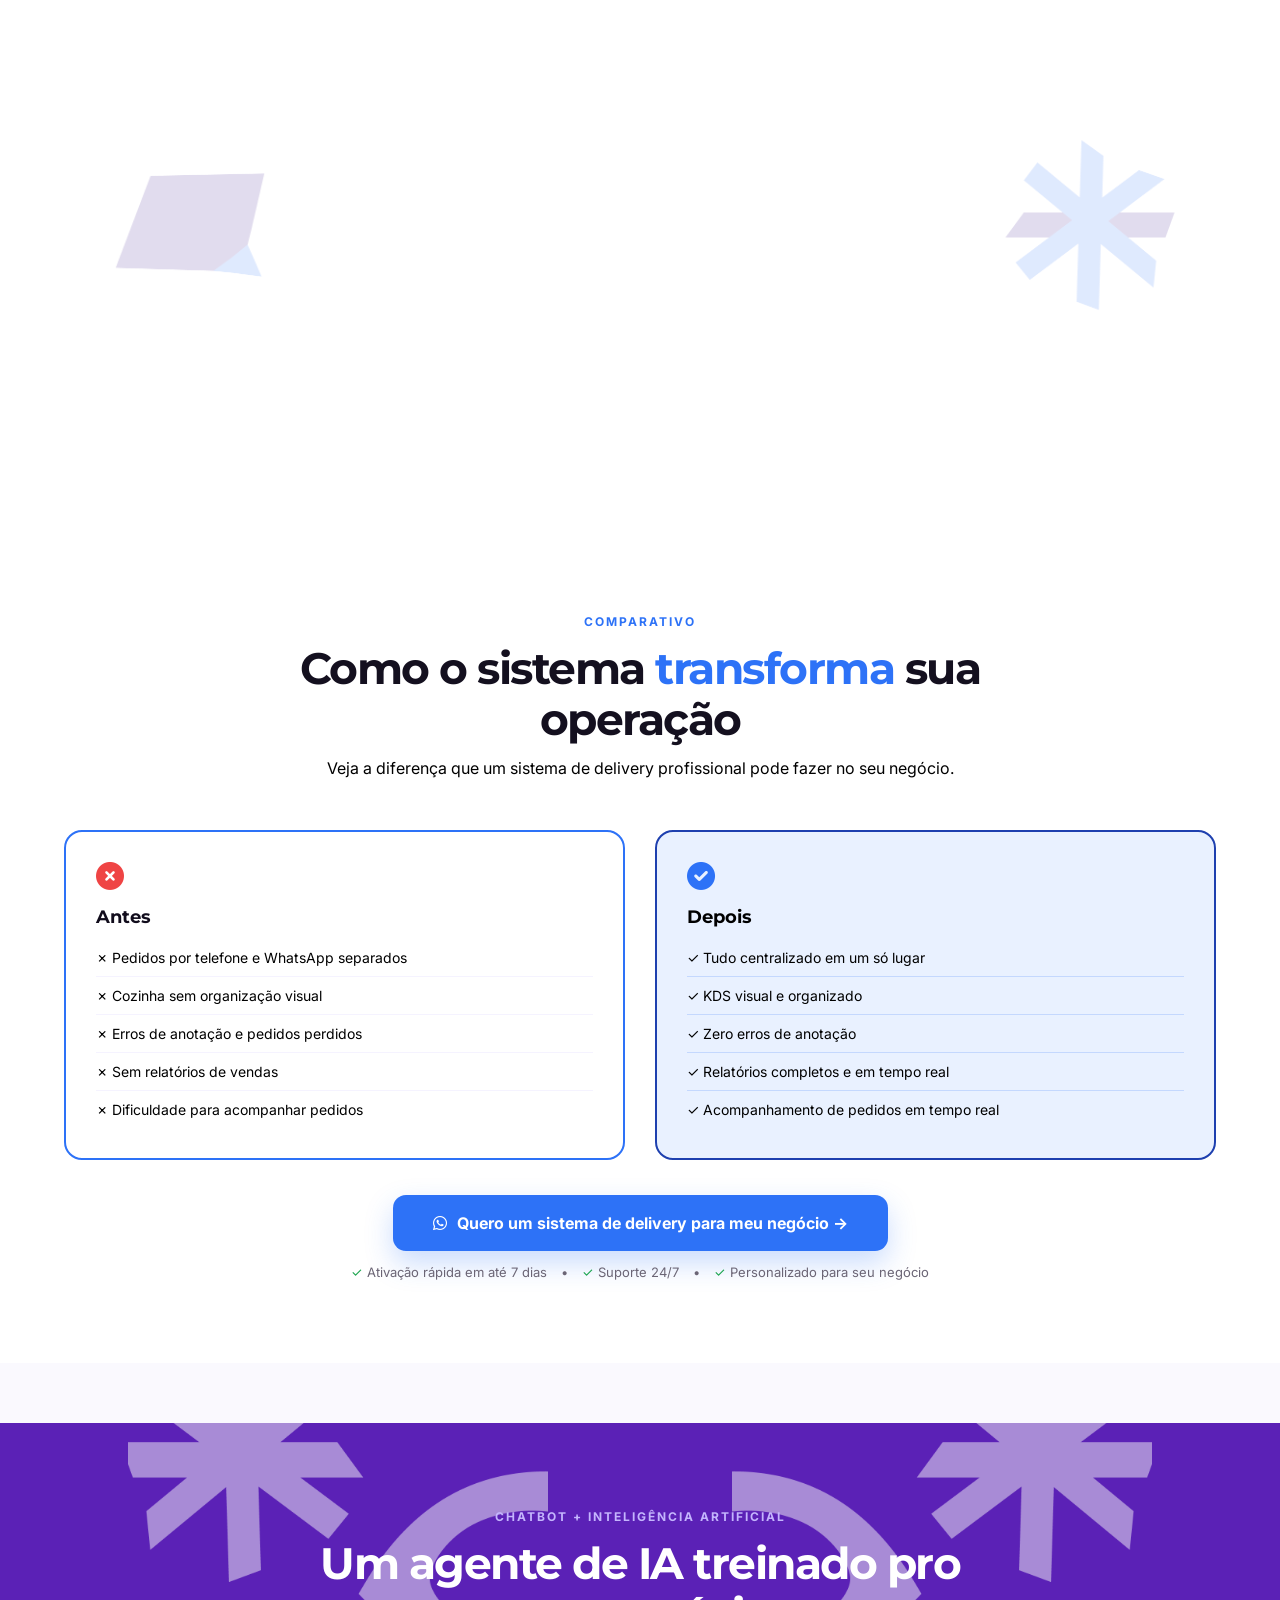
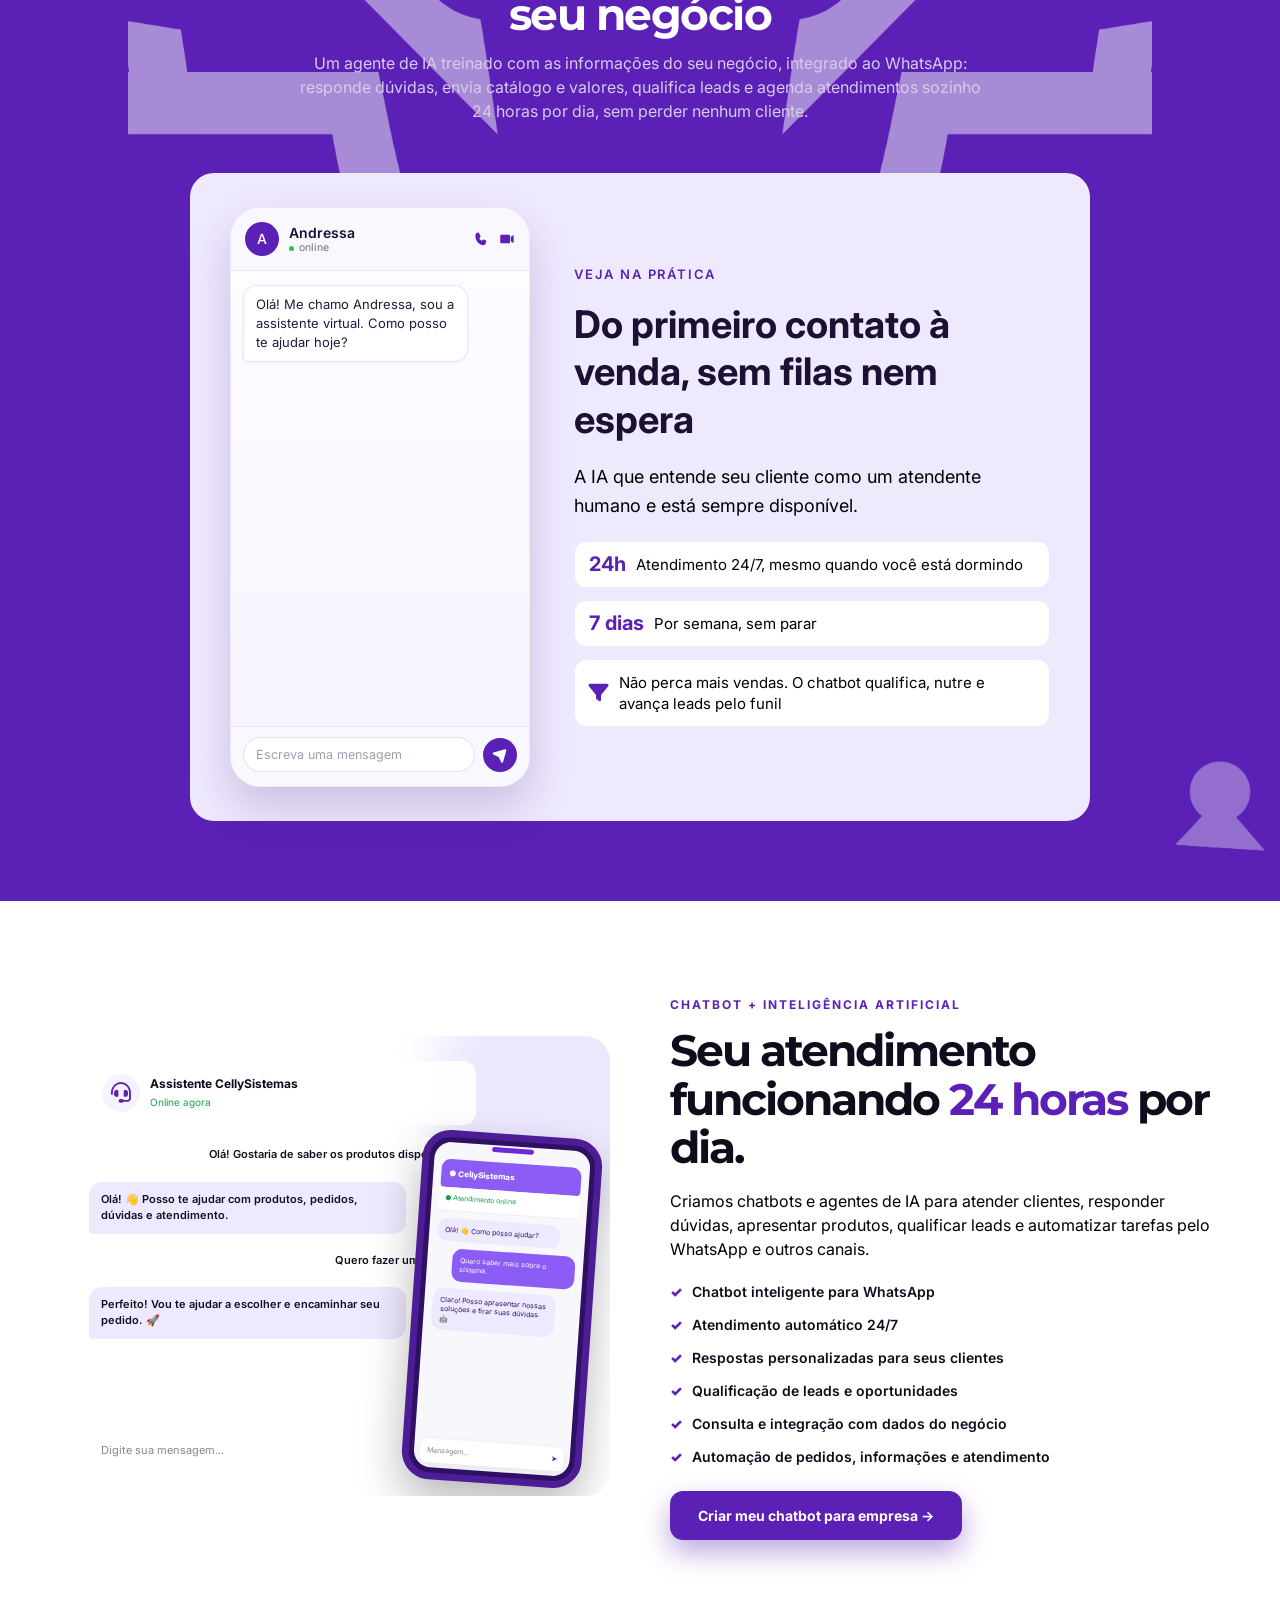
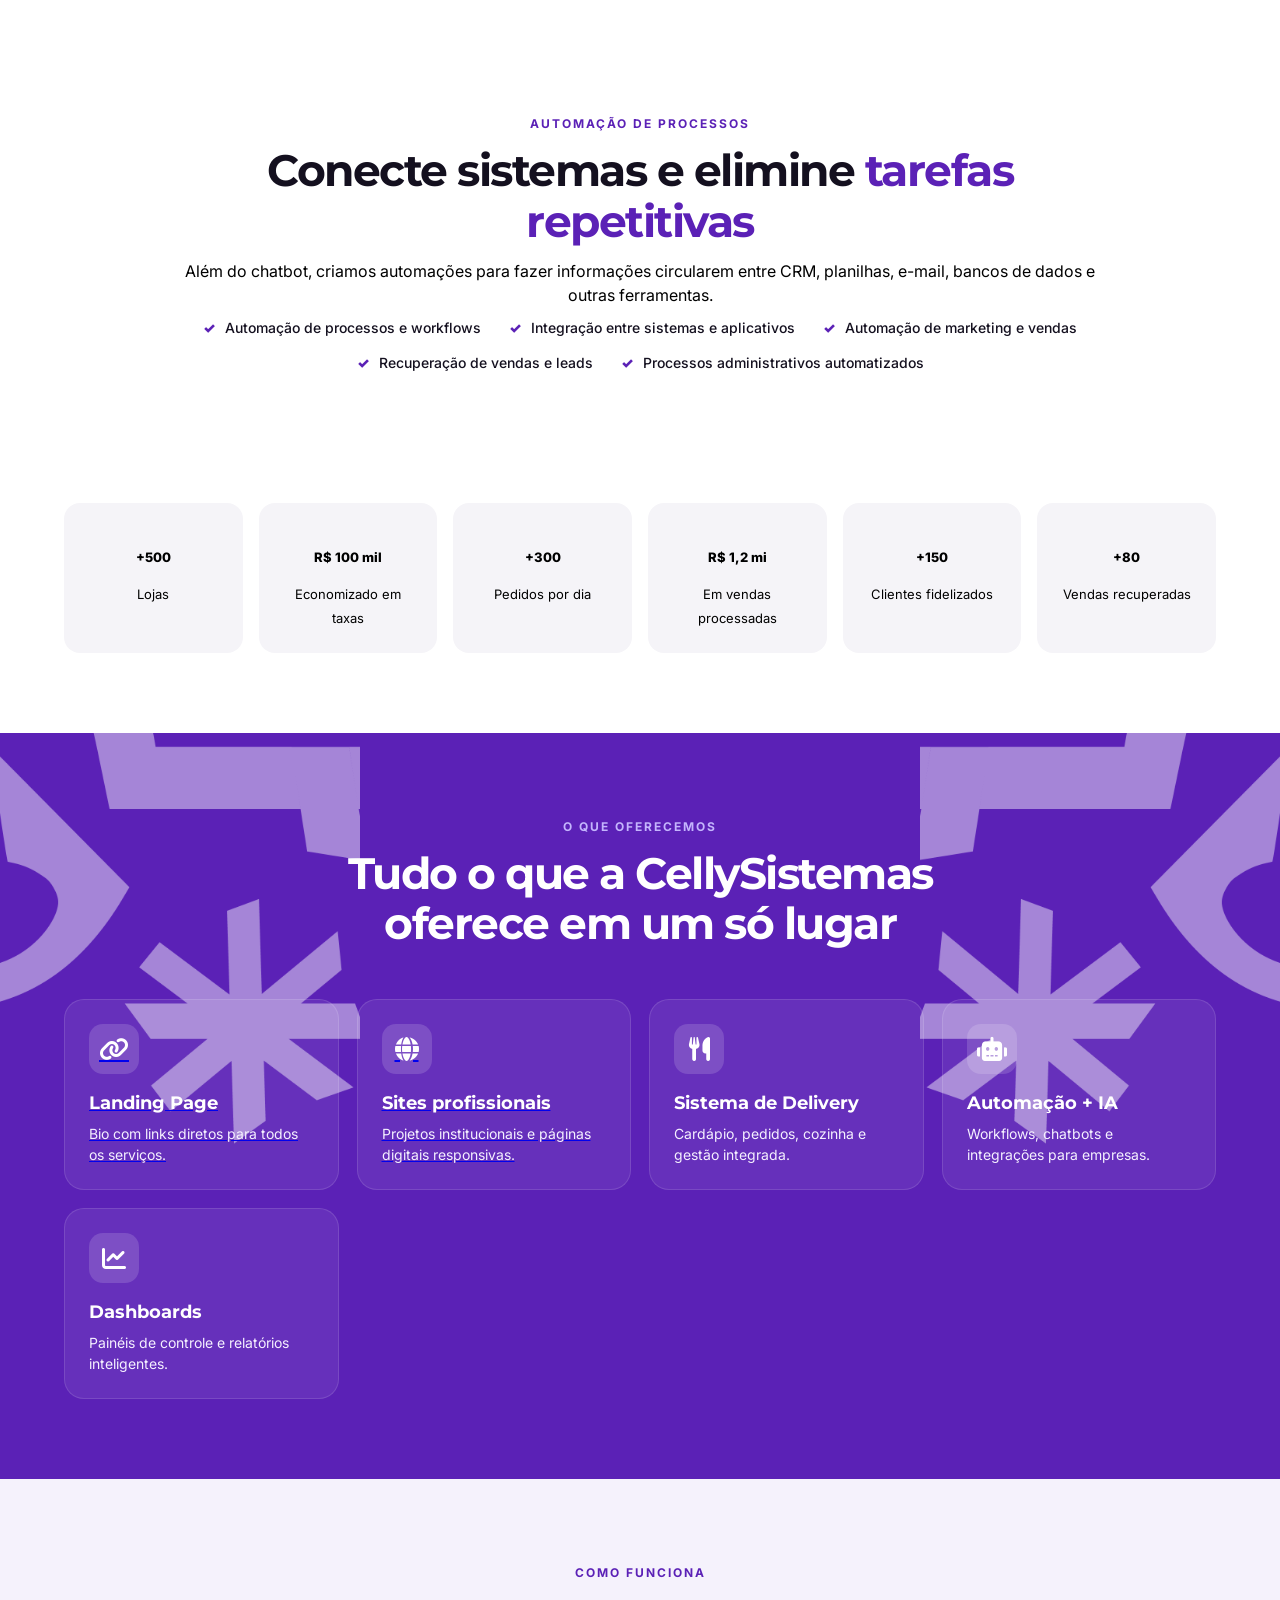
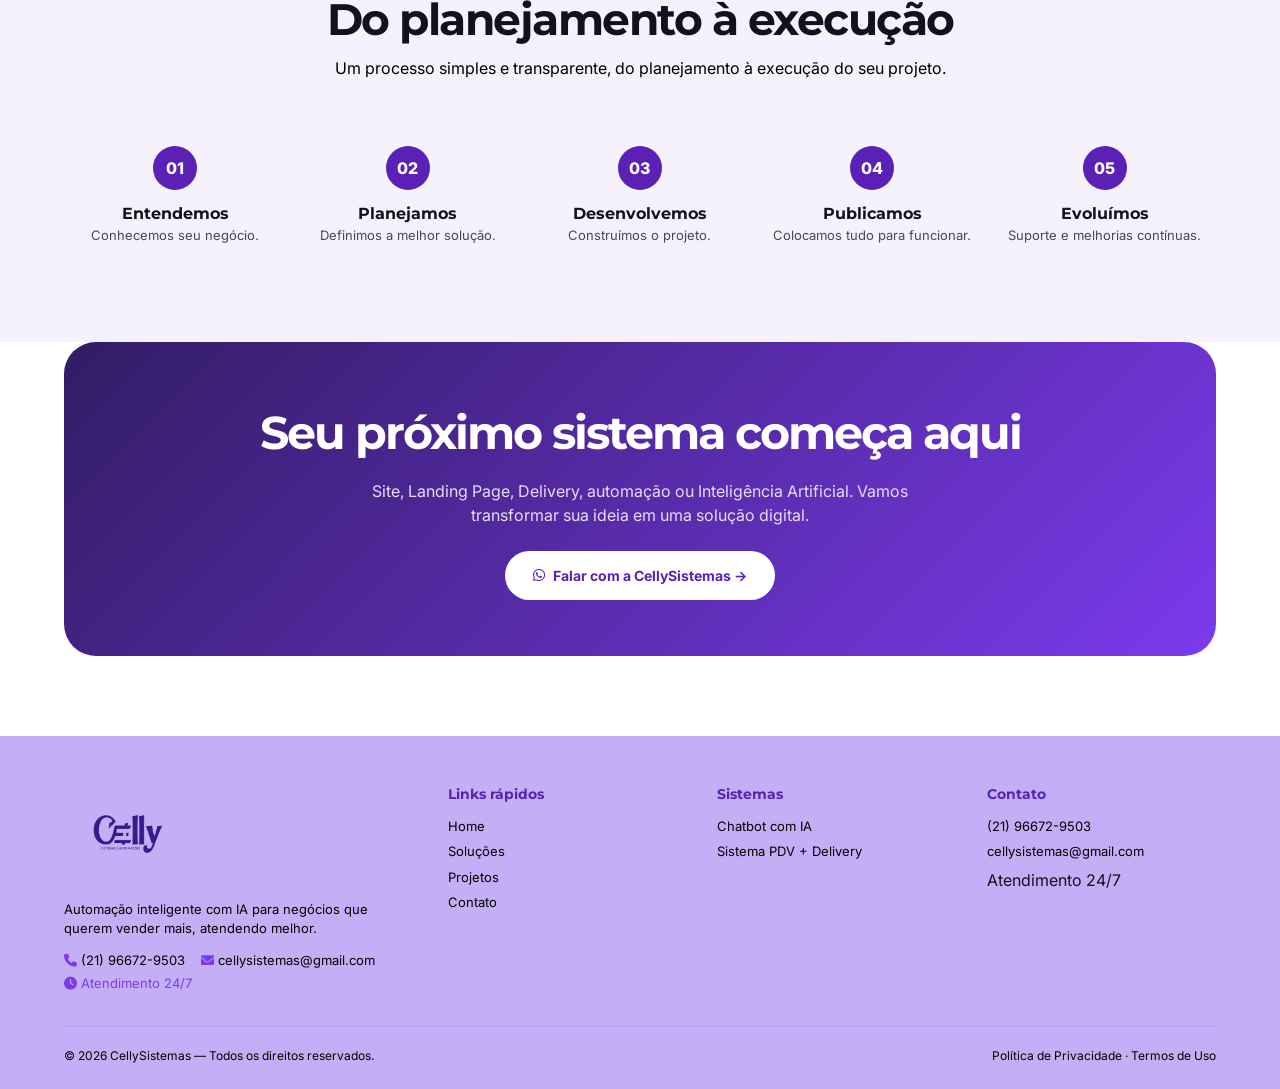
==== commit 9176aefc: "Update Chatbot IA and Delivery links to new Vercel projects Co-Authored-By: Claude Sonnet 5 <noreply" ====
--- a/index.html
+++ b/index.html
@@ -20,8 +20,8 @@
     <nav class="menu">
       <a href="#solucoes">Soluções</a>
       <a href="#sites">Sites</a>
-      <a href="https://chatbot-nine-lilac-40.vercel.app/" target="_blank" rel="noopener">Delivery</a>
-      <a href="https://chatbot-nine-lilac-40.vercel.app/automacao-chatbot.html" target="_blank" rel="noopener">Chatbot & IA</a>
+      <a href="https://sistema-delivery-kappa.vercel.app/" target="_blank" rel="noopener">Delivery</a>
+      <a href="https://chatbot-automacao.vercel.app/" target="_blank" rel="noopener">Chatbot & IA</a>
       <a href="#contato" class="nav-cta">Fale conosco</a>
     </nav>
   </div>
@@ -511,7 +511,7 @@
         <div style="color:#7c3aed; font-size:13px; margin-top:4px;"><i class="fas fa-clock"></i> Atendimento 24/7</div>
       </div>
       <div><h4>Links rápidos</h4><div class="footer-links"><a href="#">Home</a><a href="#solucoes">Soluções</a><a href="#projetos">Projetos</a><a href="#contato">Contato</a></div></div>
-      <div><h4>Sistemas</h4><div class="footer-links"><a href="https://chatbot-nine-lilac-40.vercel.app/automacao-chatbot.html" target="_blank" rel="noopener">Chatbot com IA</a><a href="https://chatbot-nine-lilac-40.vercel.app/" target="_blank" rel="noopener">Sistema PDV + Delivery</a><a href="#automacao">Workflows de Automação</a></div></div>
+      <div><h4>Sistemas</h4><div class="footer-links"><a href="https://chatbot-automacao.vercel.app/" target="_blank" rel="noopener">Chatbot com IA</a><a href="https://sistema-delivery-kappa.vercel.app/" target="_blank" rel="noopener">Sistema PDV + Delivery</a></div></div>
       <div><h4>Contato</h4><div class="footer-links"><a href="#">(21) 96672-9503</a><a href="#">cellysistemas@gmail.com</a><span>Atendimento 24/7</span></div></div>
     </div>
     <div class="footer-bottom"><span>© 2026 CellySistemas — Todos os direitos reservados.</span><span>Política de Privacidade · Termos de Uso</span></div>
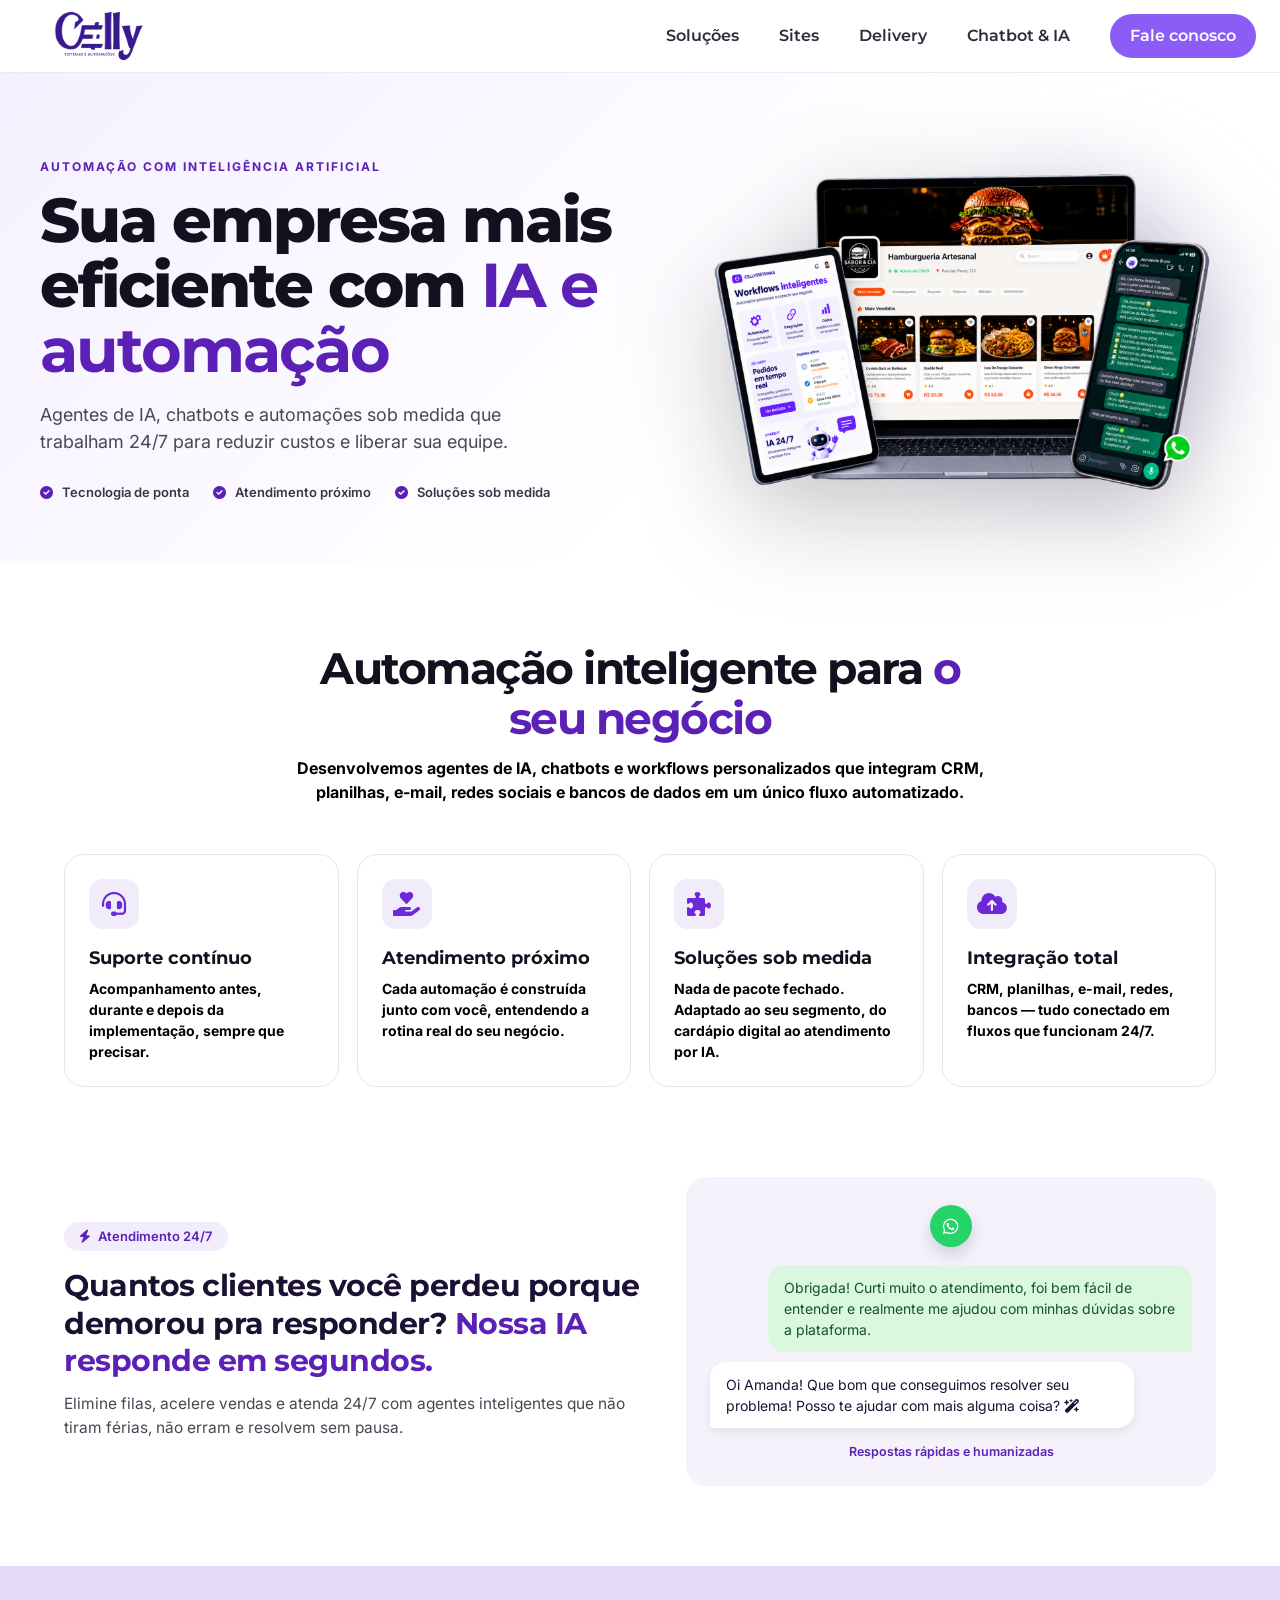
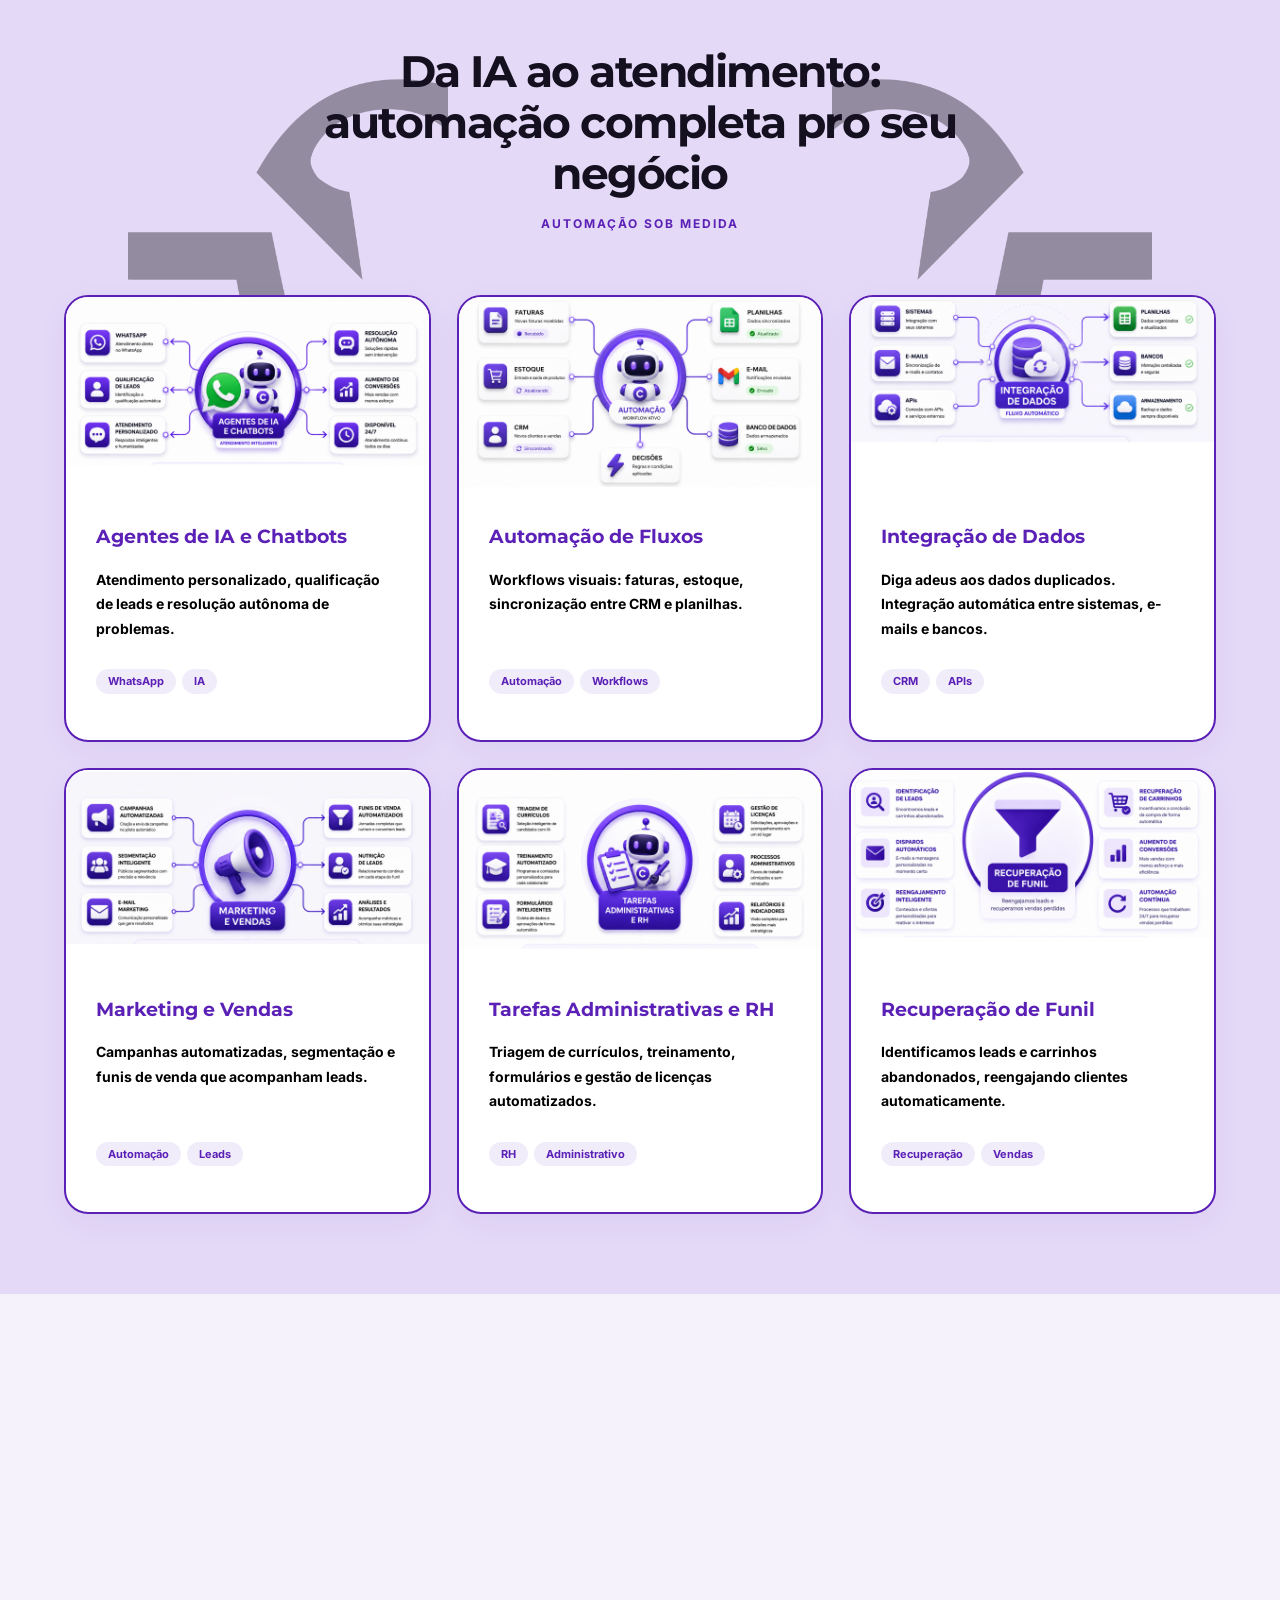
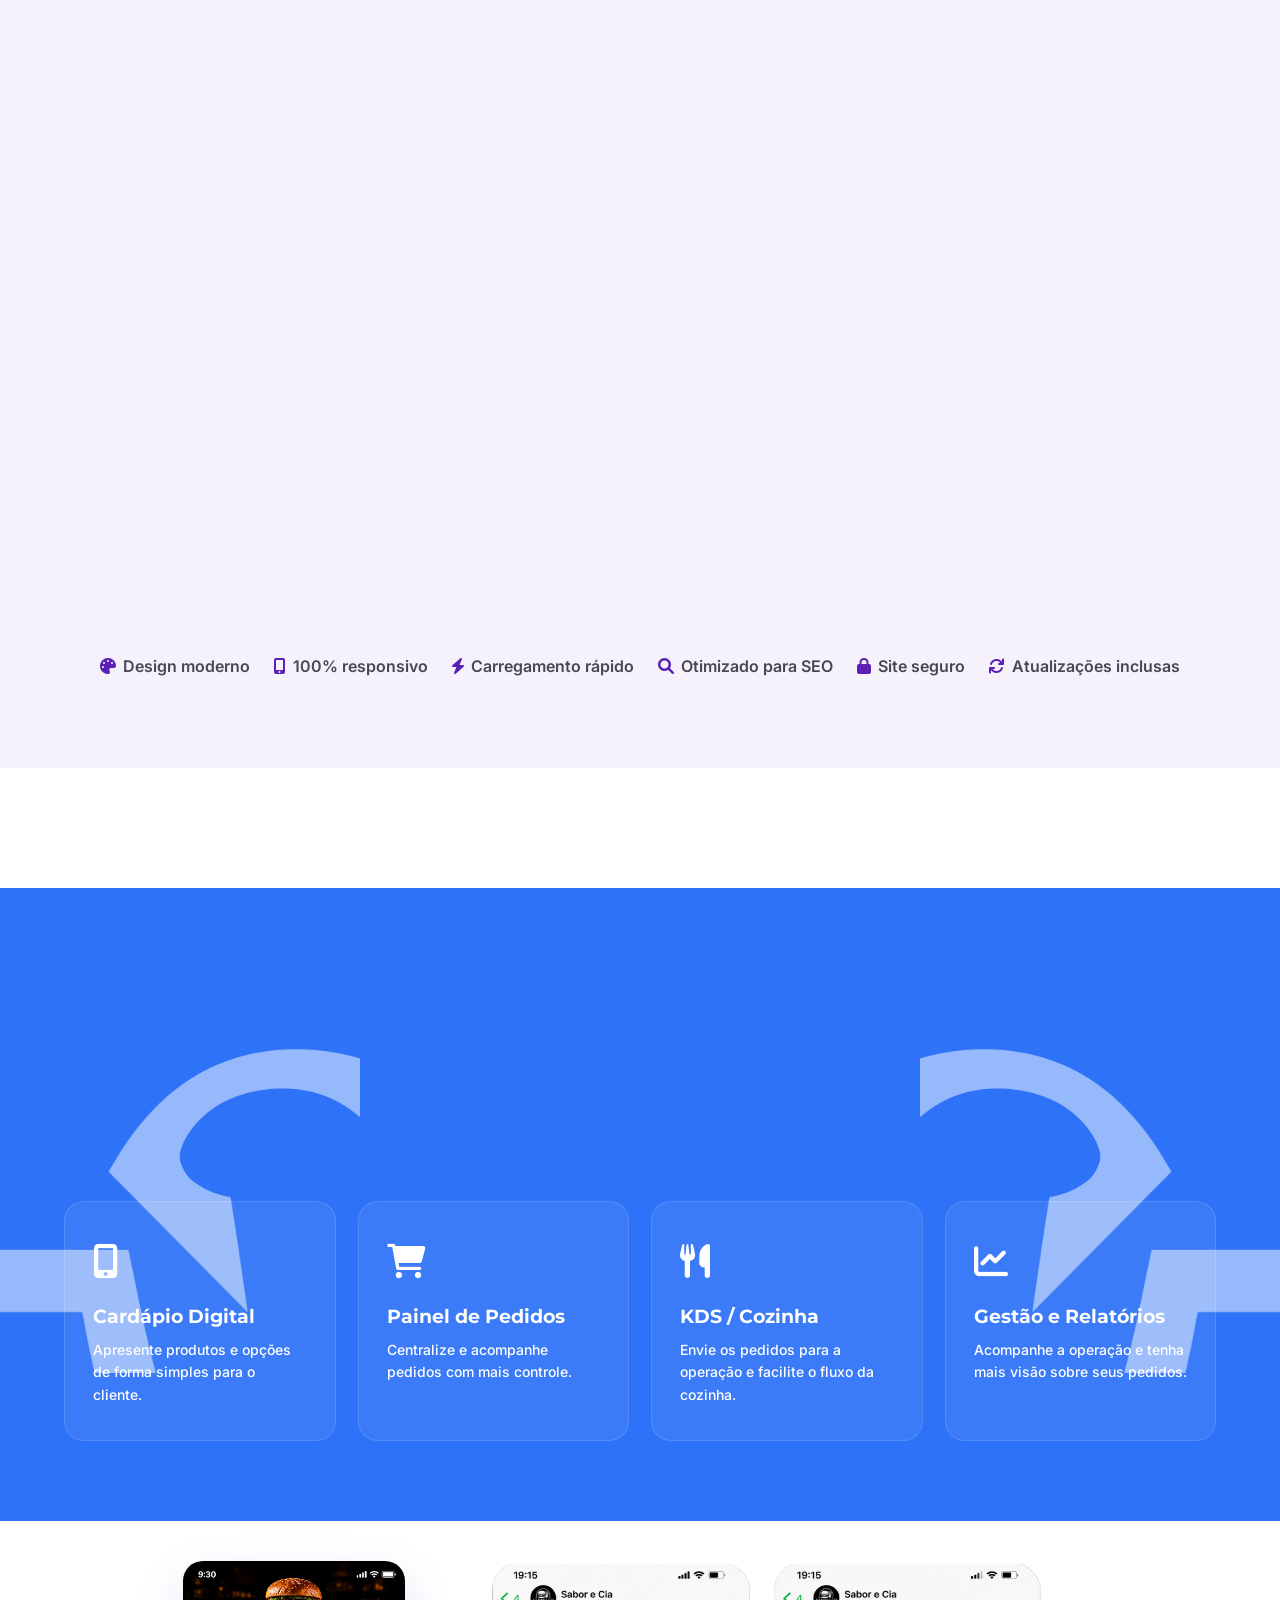
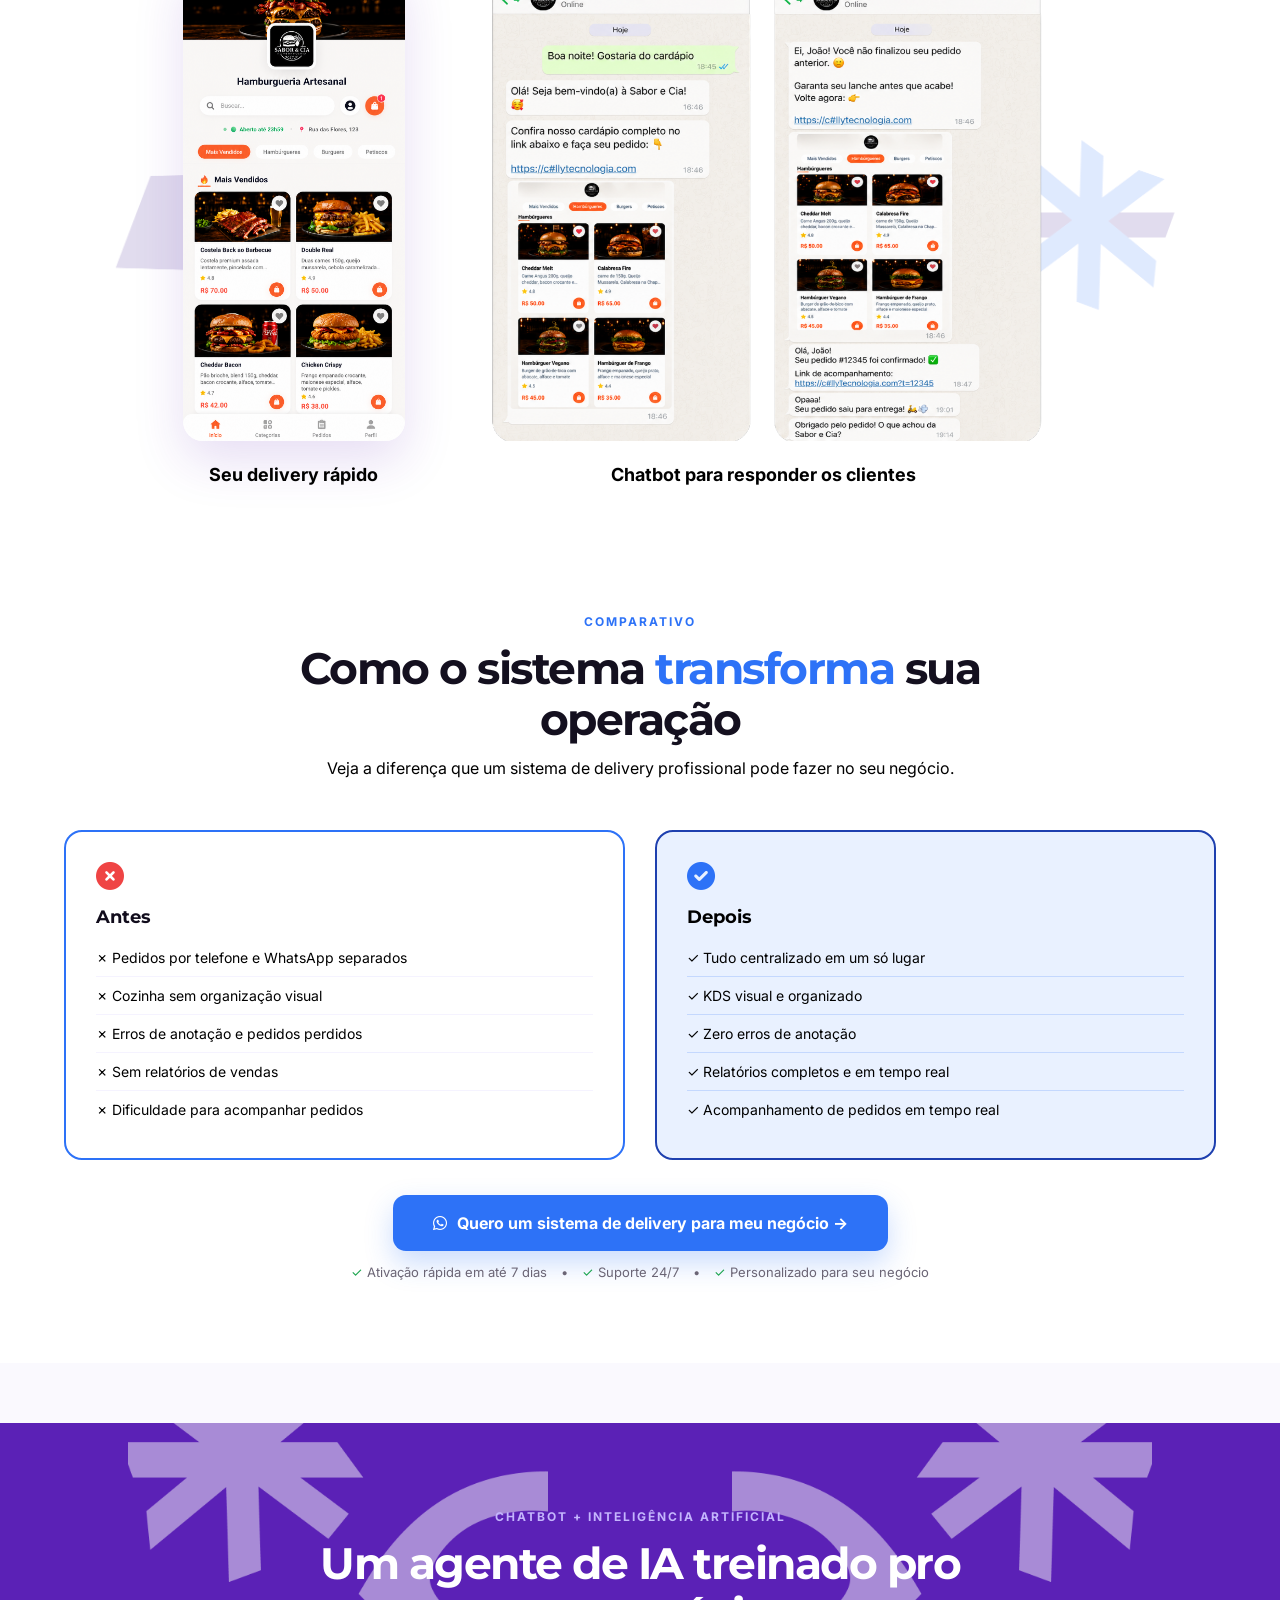
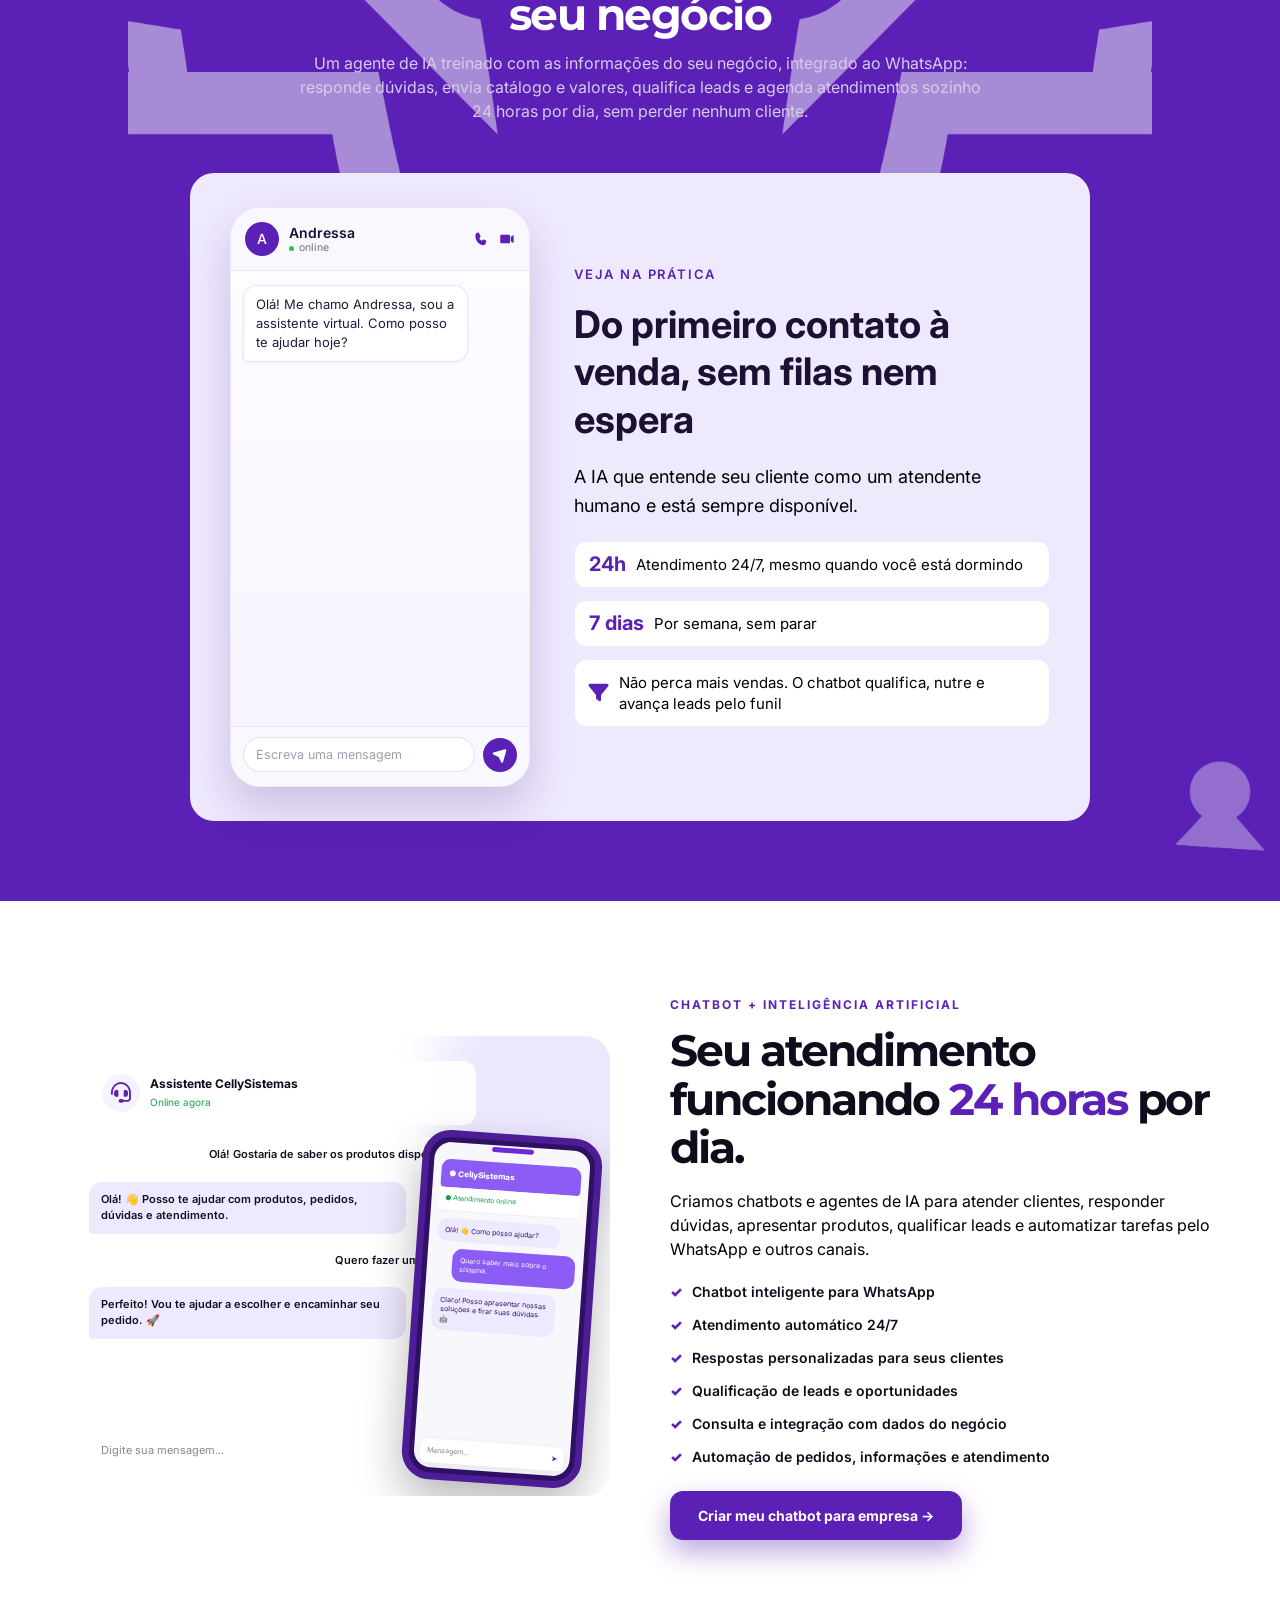
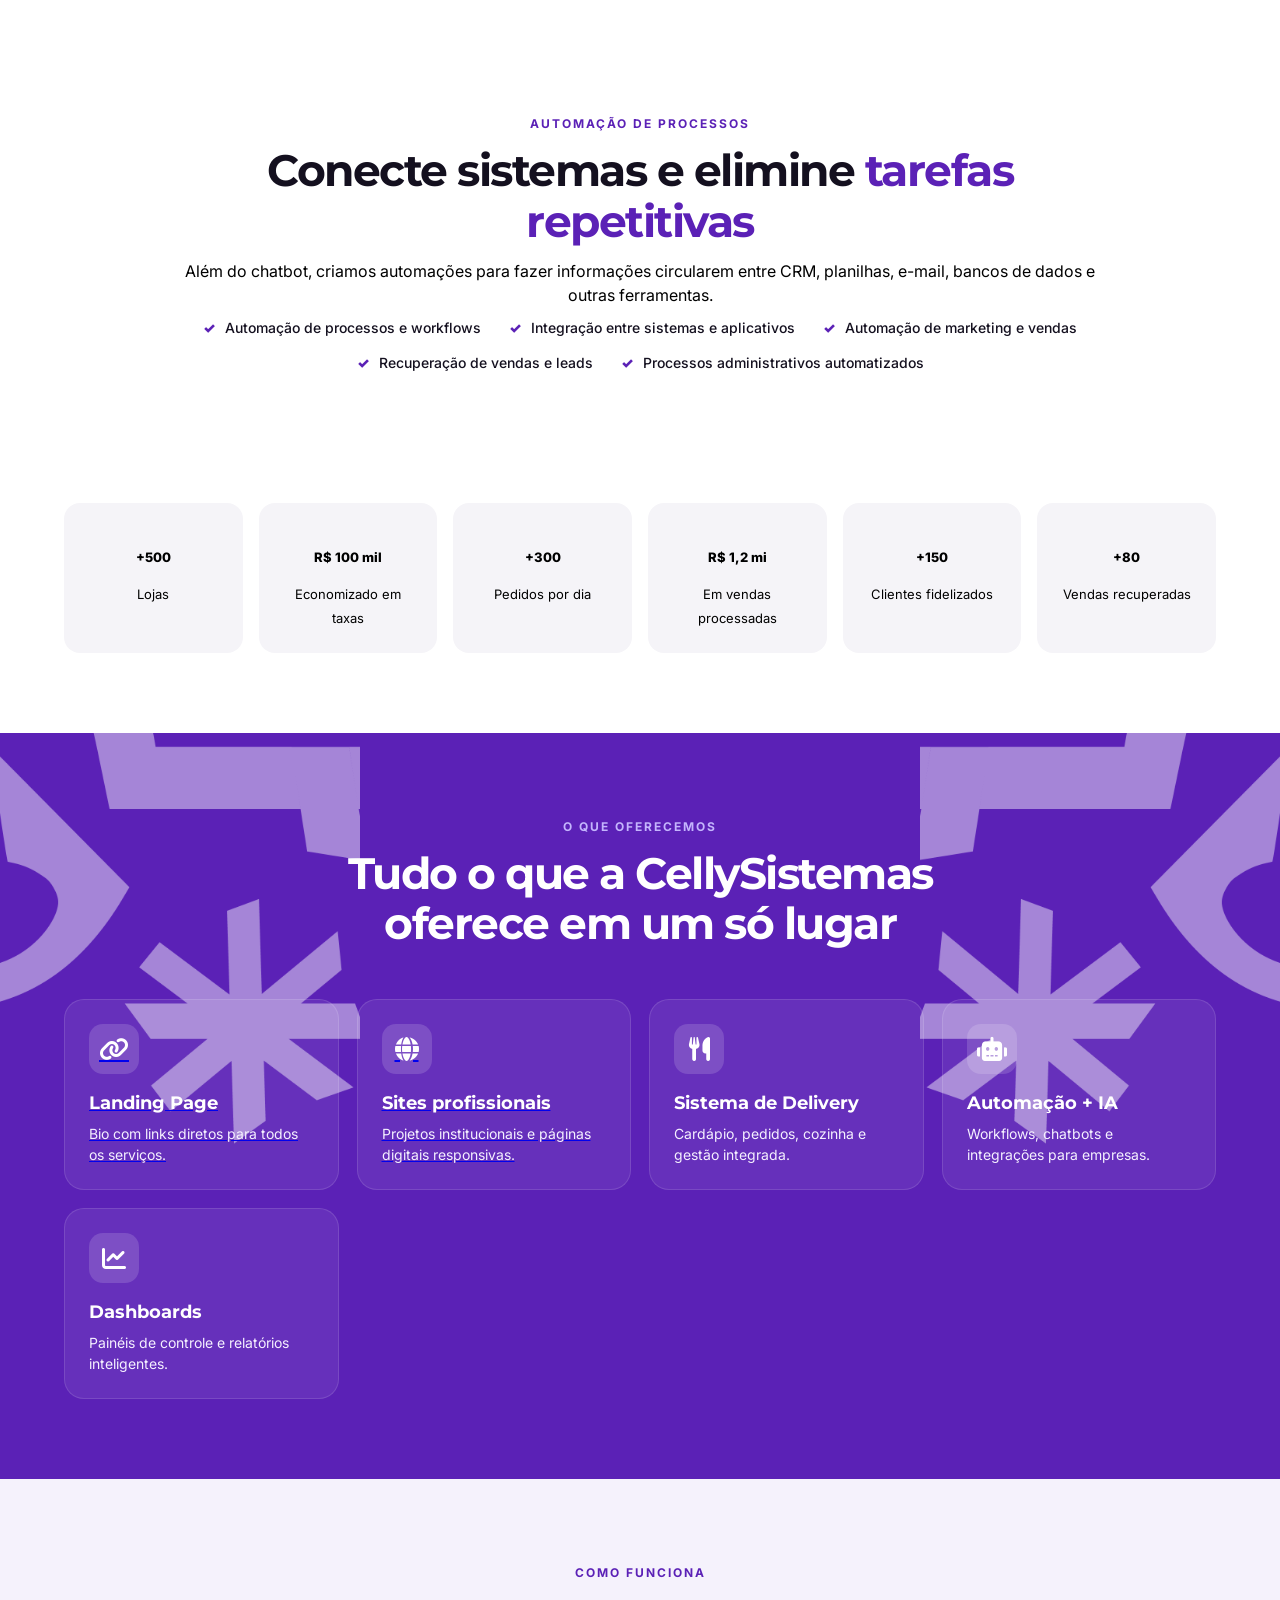
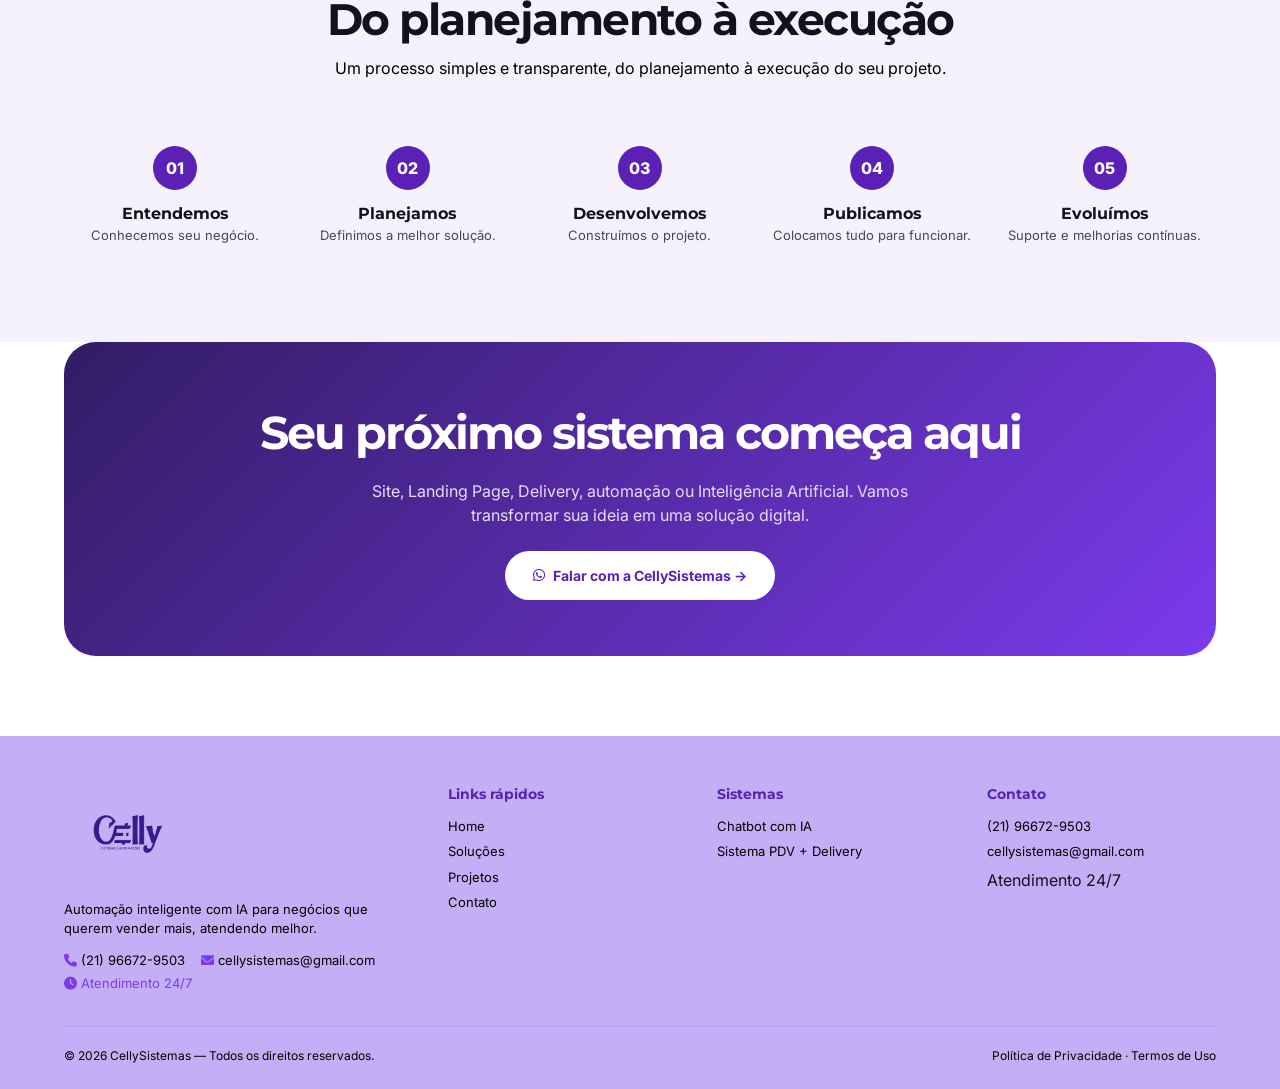
==== commit a859ae87: "Add client questionnaire page and link it from the CTA button Co-Authored-By: Claude Sonnet 5 <norep" ====
--- a/index.html
+++ b/index.html
@@ -492,7 +492,7 @@
       <div class="cta-box">
         <h2>Seu próximo sistema começa aqui</h2>
         <p>Site, Landing Page, Delivery, automação ou Inteligência Artificial. Vamos transformar sua ideia em uma solução digital.</p>
-        <a href="#" class="btn"><i class="fab fa-whatsapp"></i> Falar com a CellySistemas →</a>
+        <a href="questionario.html" class="btn"><i class="fab fa-whatsapp"></i> Falar com a CellySistemas →</a>
       </div>
     </div>
   </section>
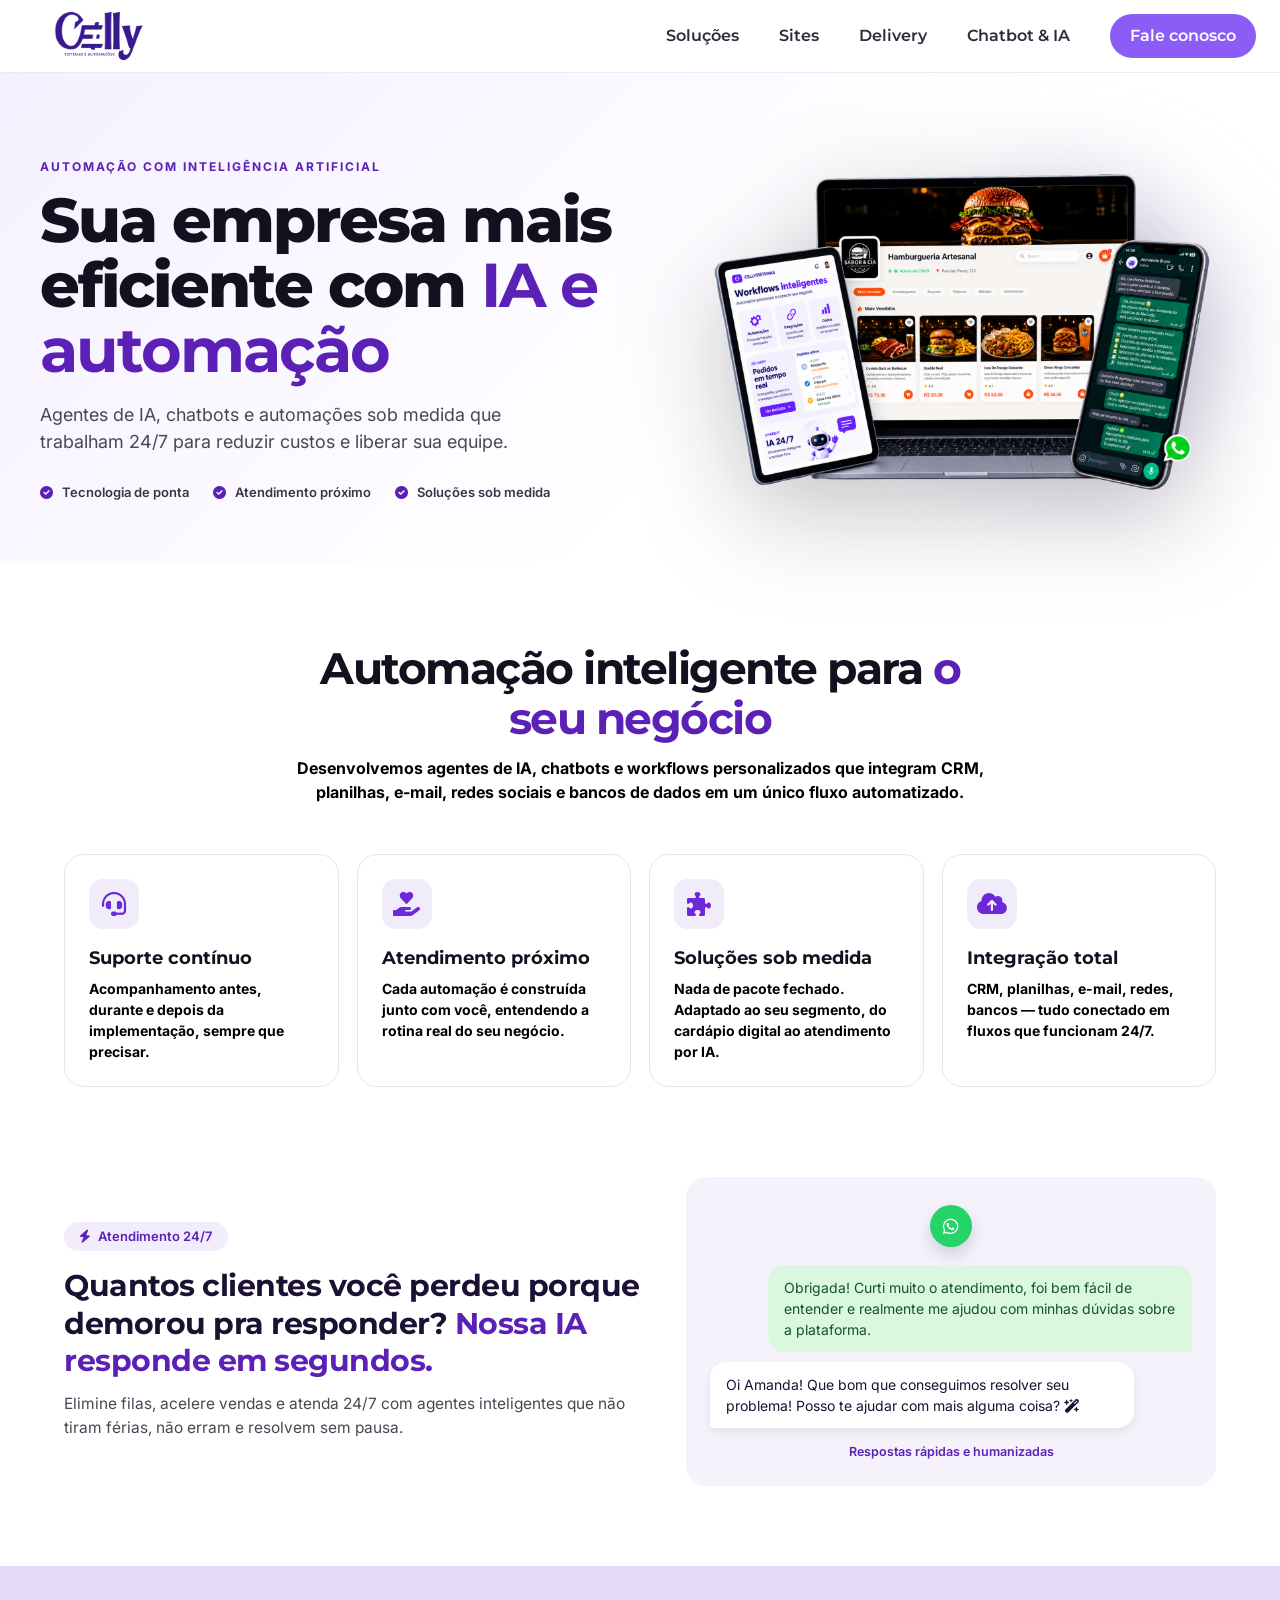
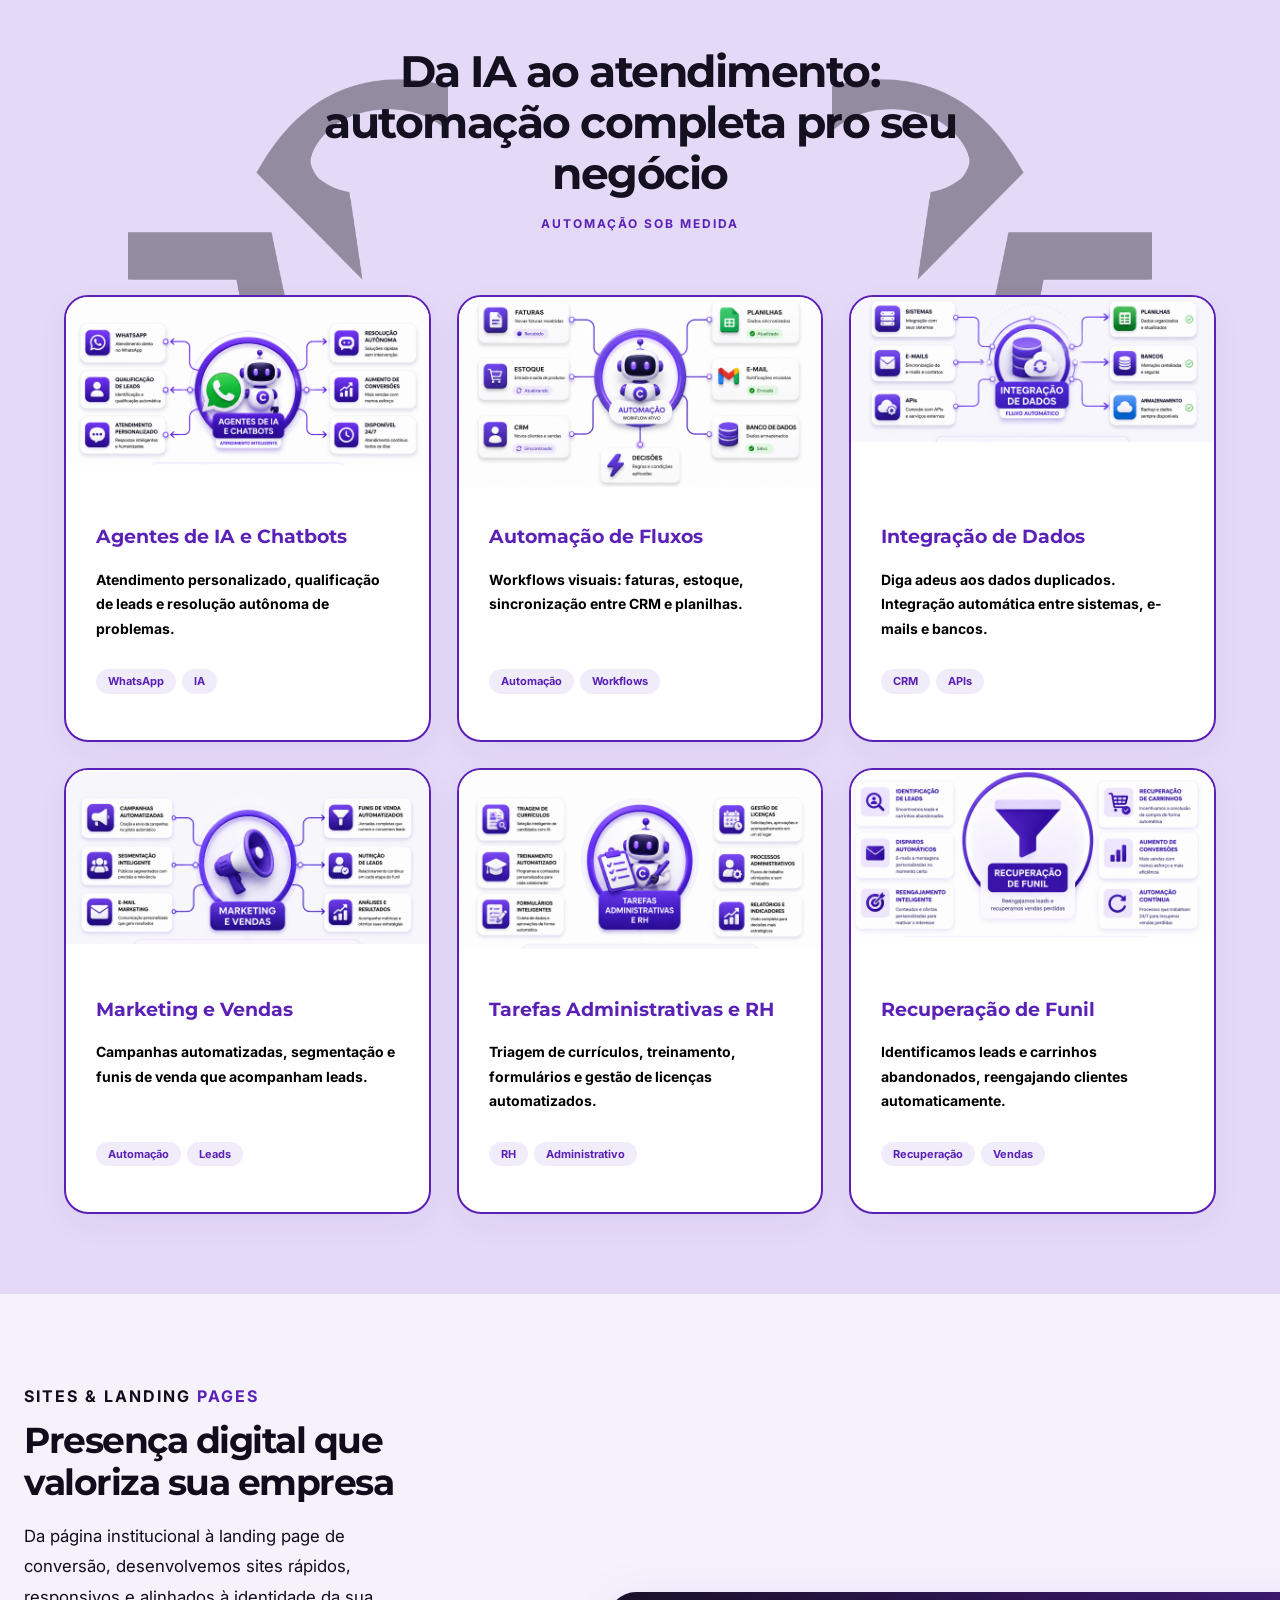
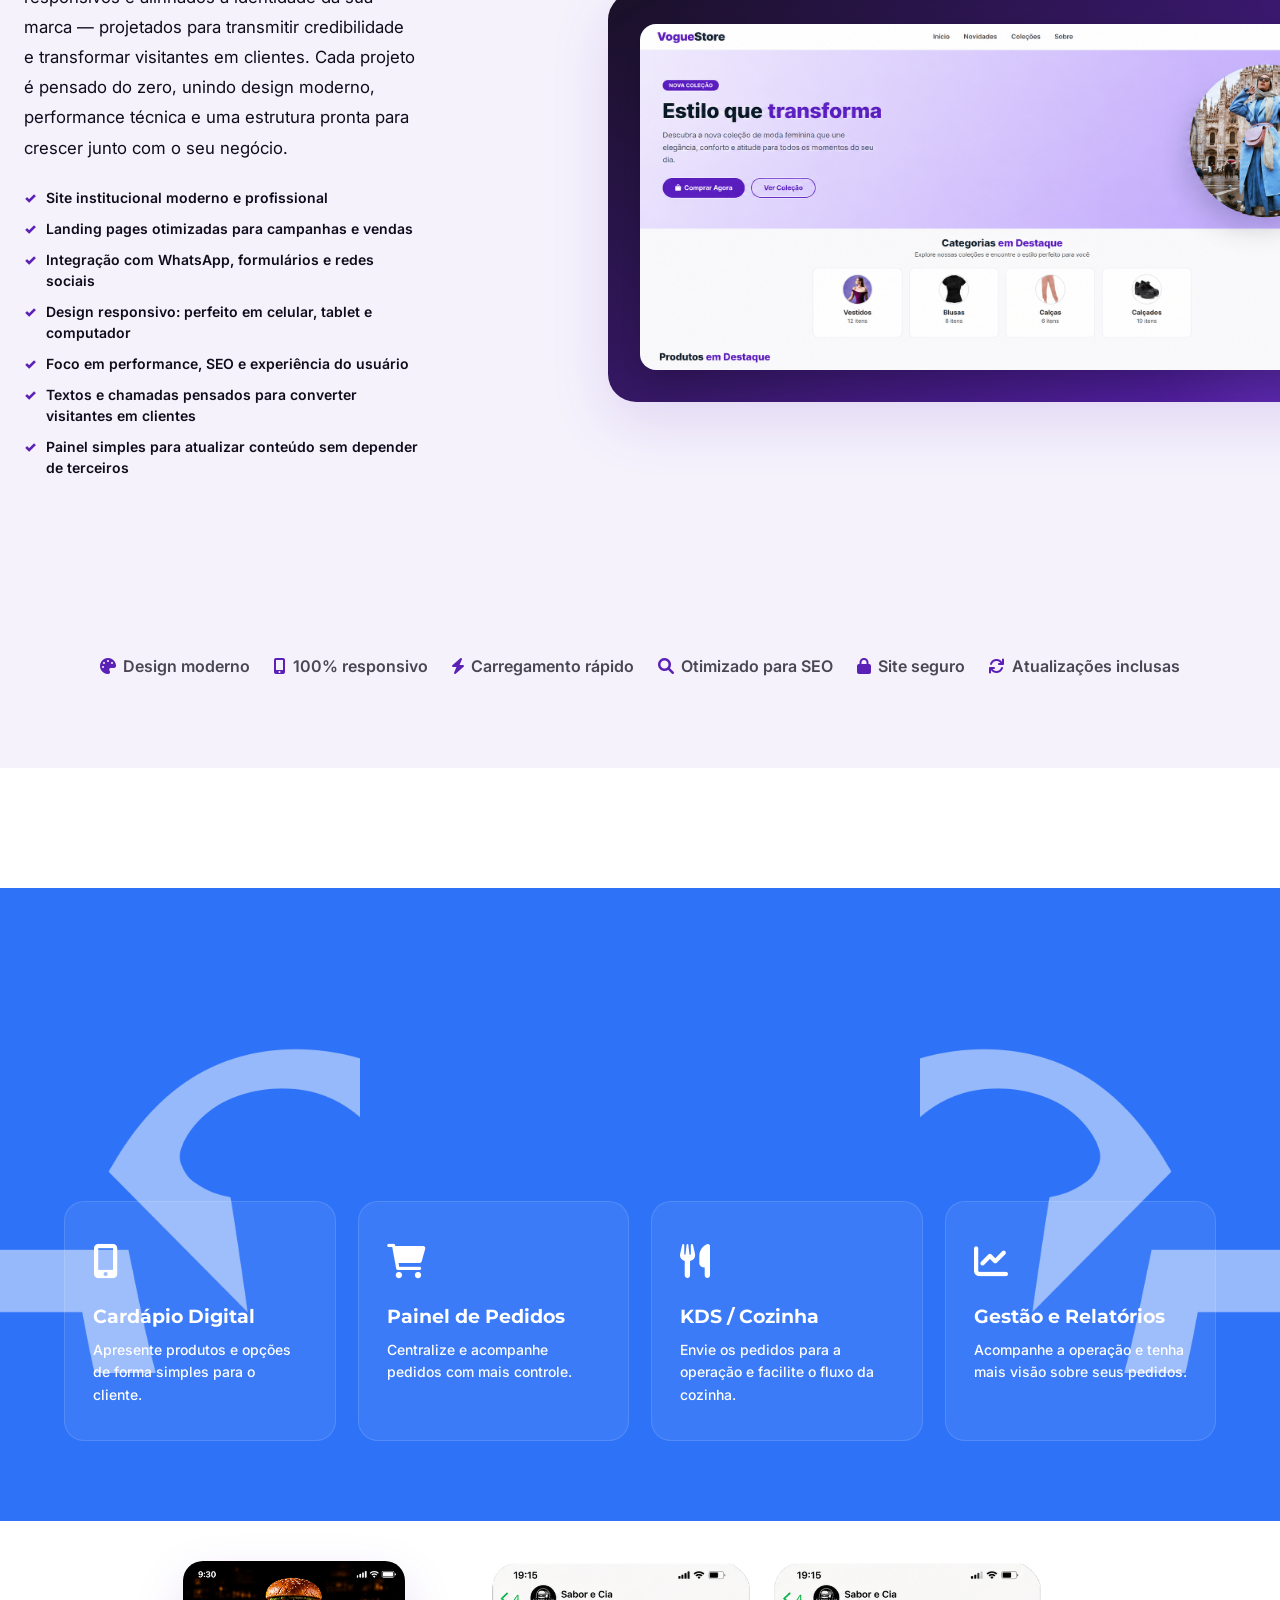
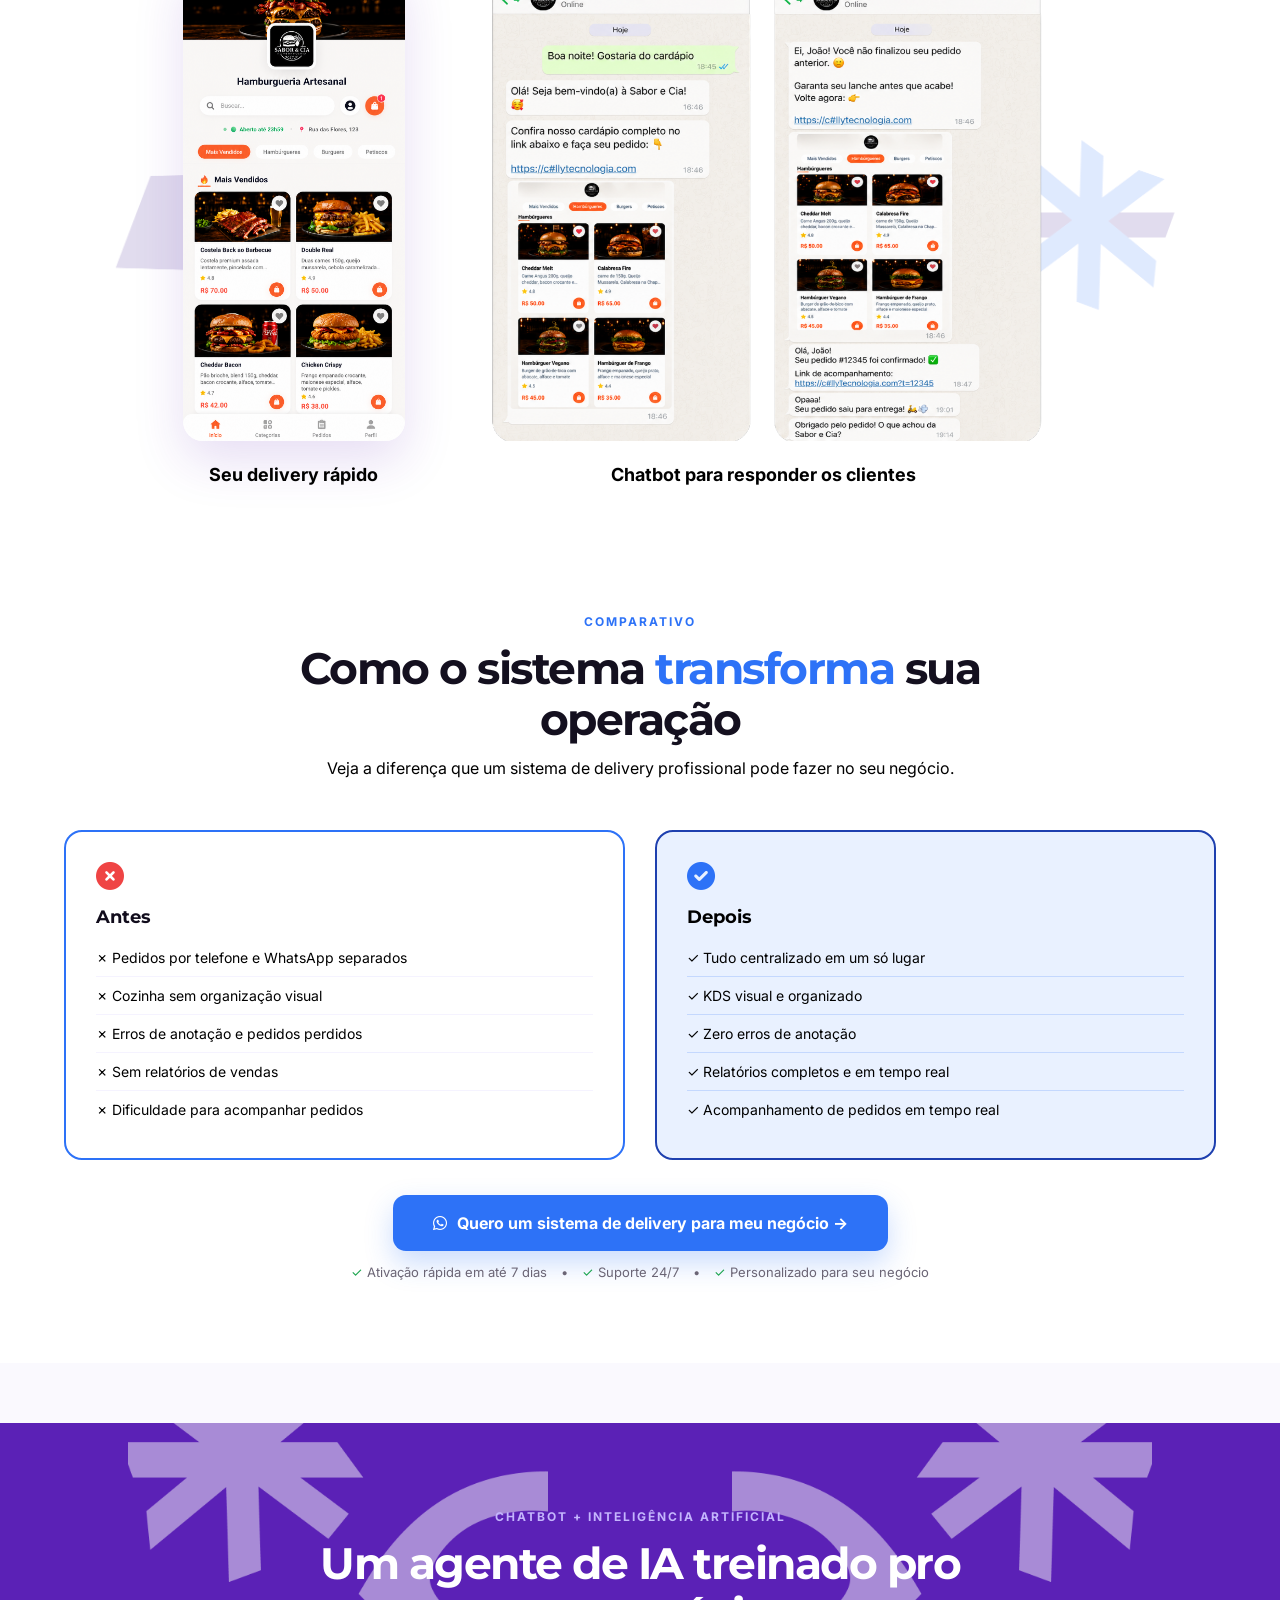
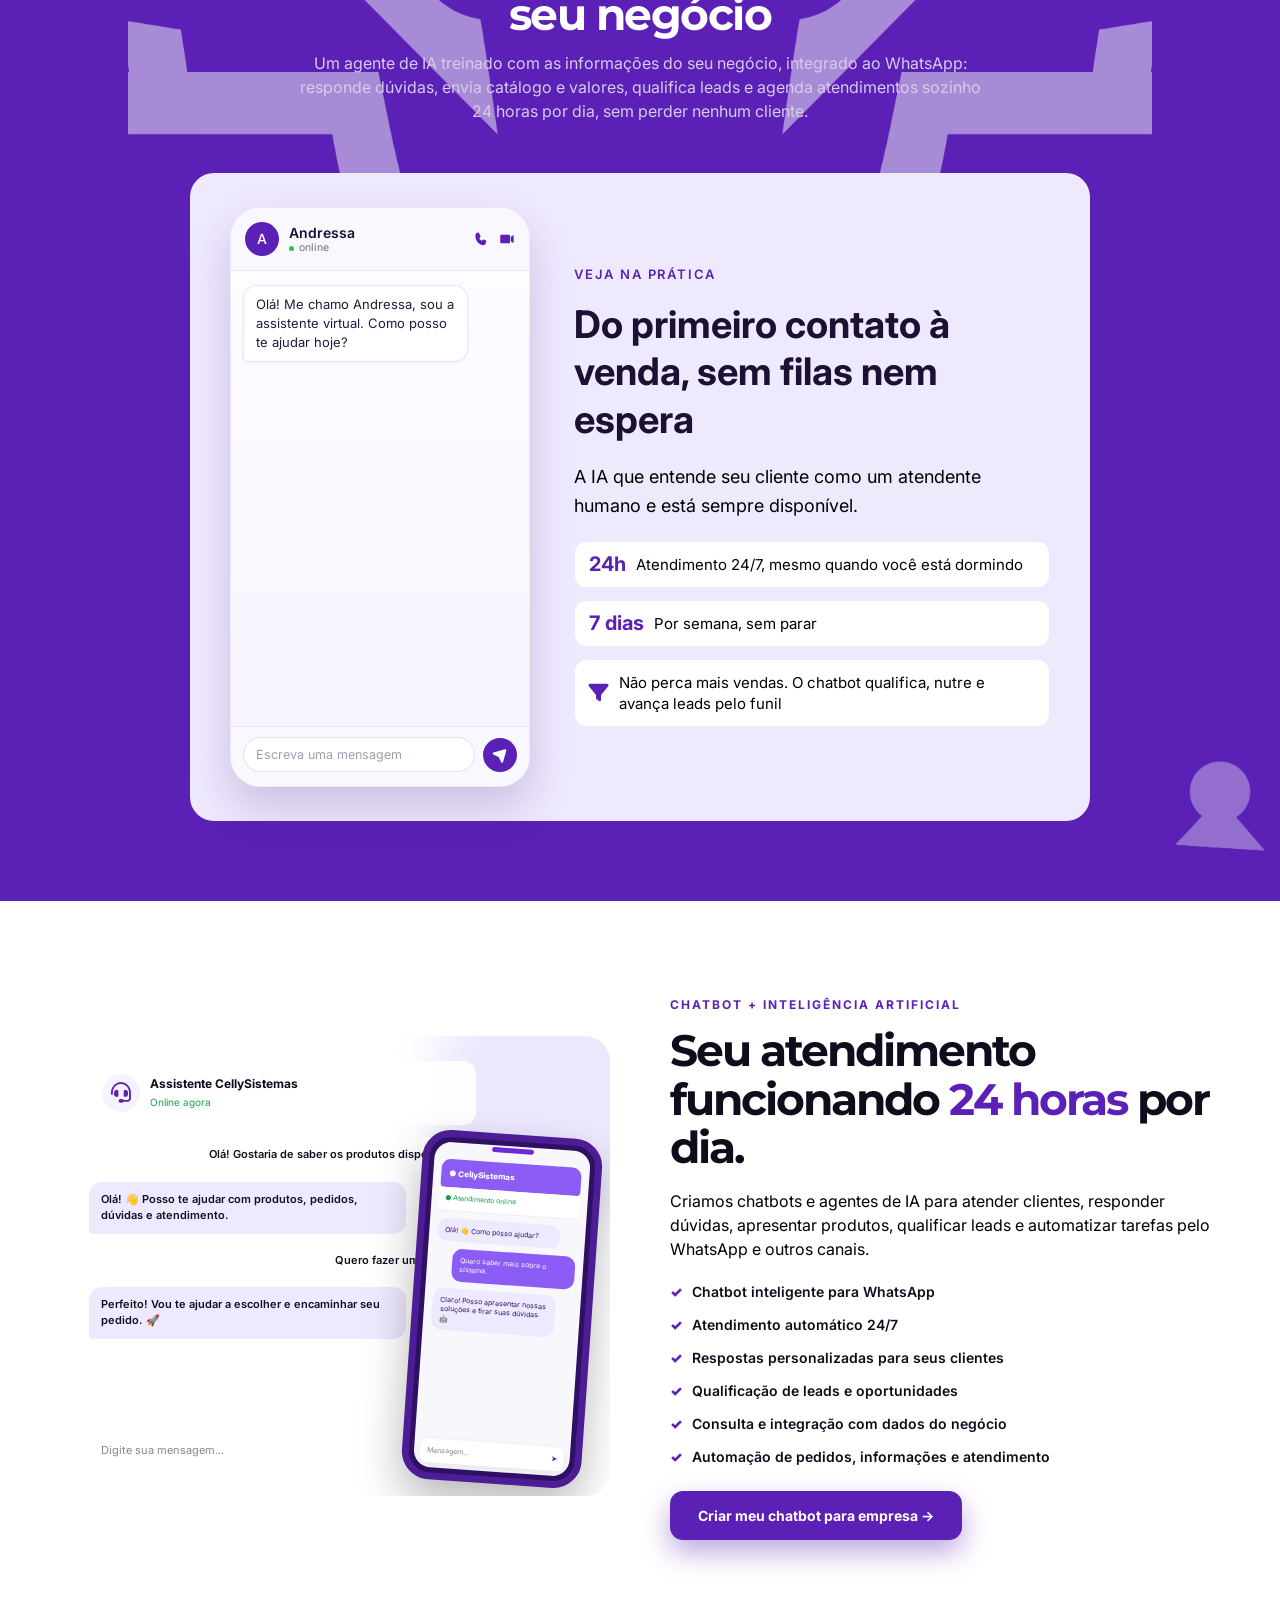
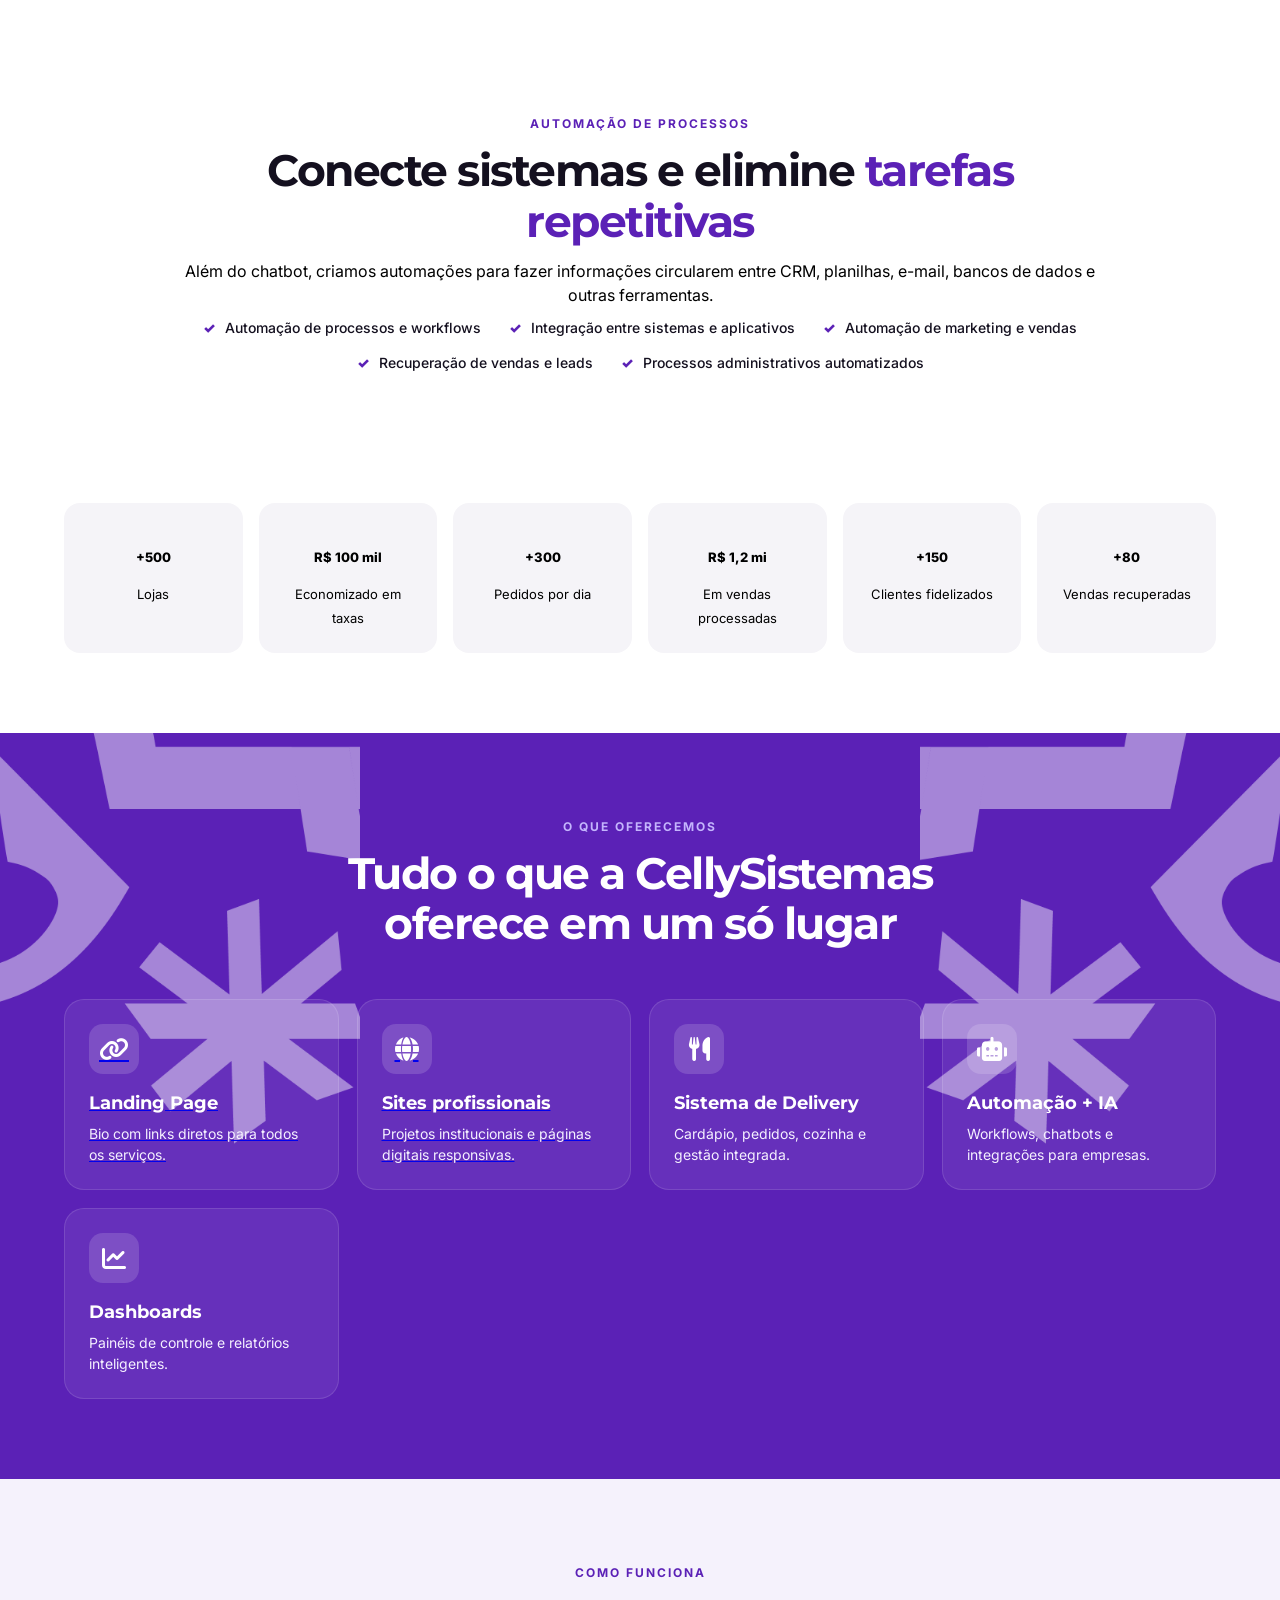
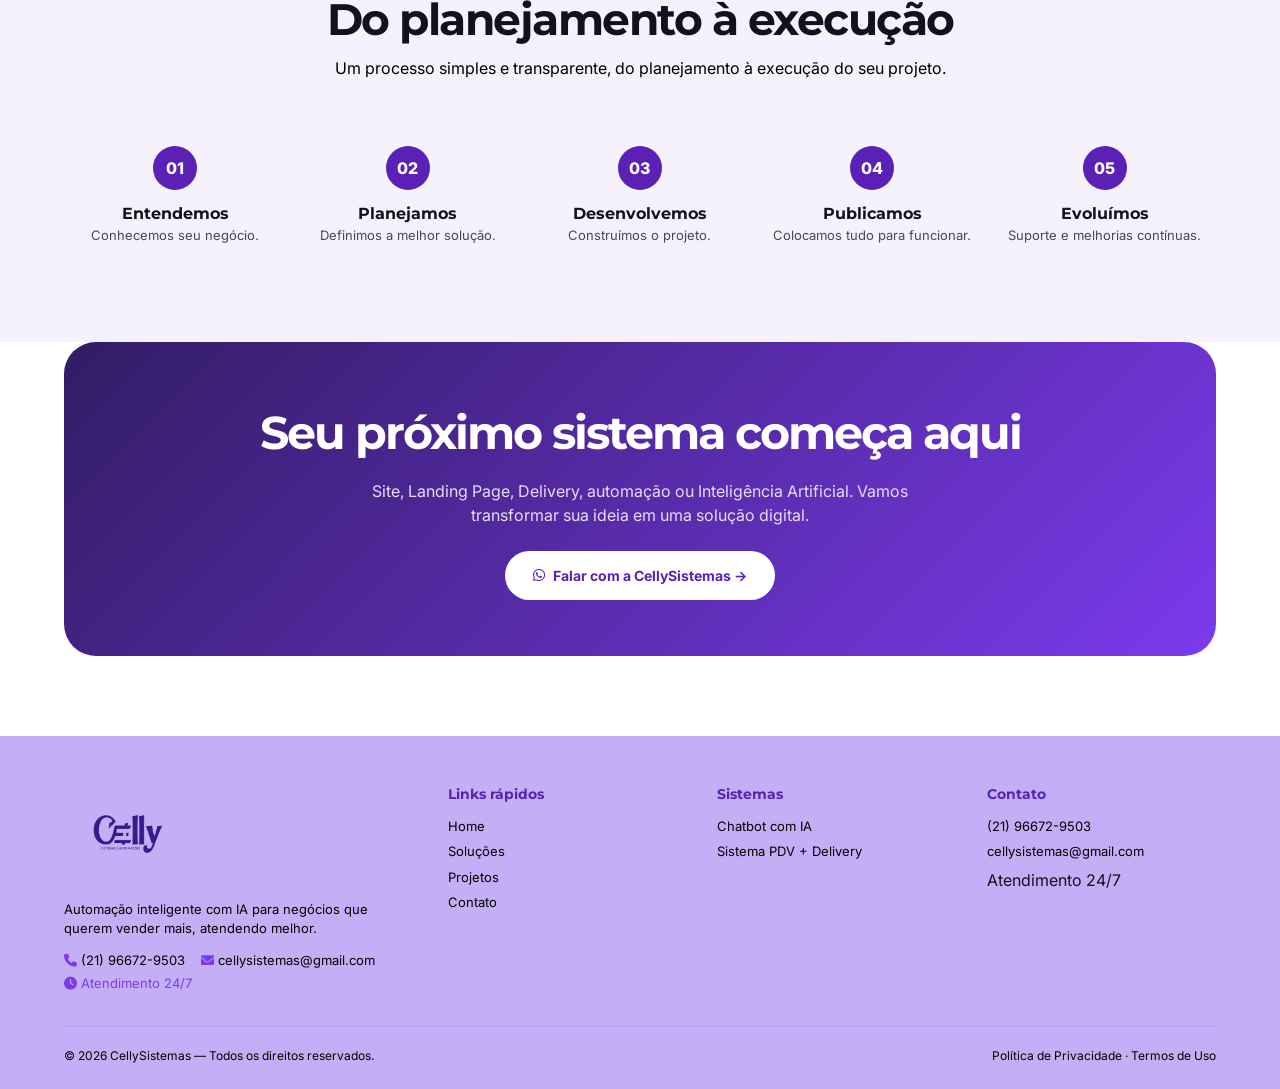
==== commit a55286ea: "Add missing favicon to index.html and fix broken path in questionario.html Both pointed to portifoli" ====
--- a/index.html
+++ b/index.html
@@ -5,6 +5,7 @@
   <meta name="viewport" content="width=device-width, initial-scale=1.0">
   <meta name="description" content="CellySistemas — Automação Inteligente com IA para o seu Negócio. Agentes de IA, chatbots, workflows e sistemas personalizados.">
   <title>CellySistemas | Automação com IA</title>
+  <link rel="icon" type="image/png" href="portifolio-img/logo/favicon-celly.png">
   <!-- Google Fonts & Font Awesome -->
   <link rel="preconnect" href="https://fonts.googleapis.com">
   <link rel="preconnect" href="https://fonts.gstatic.com" crossorigin>
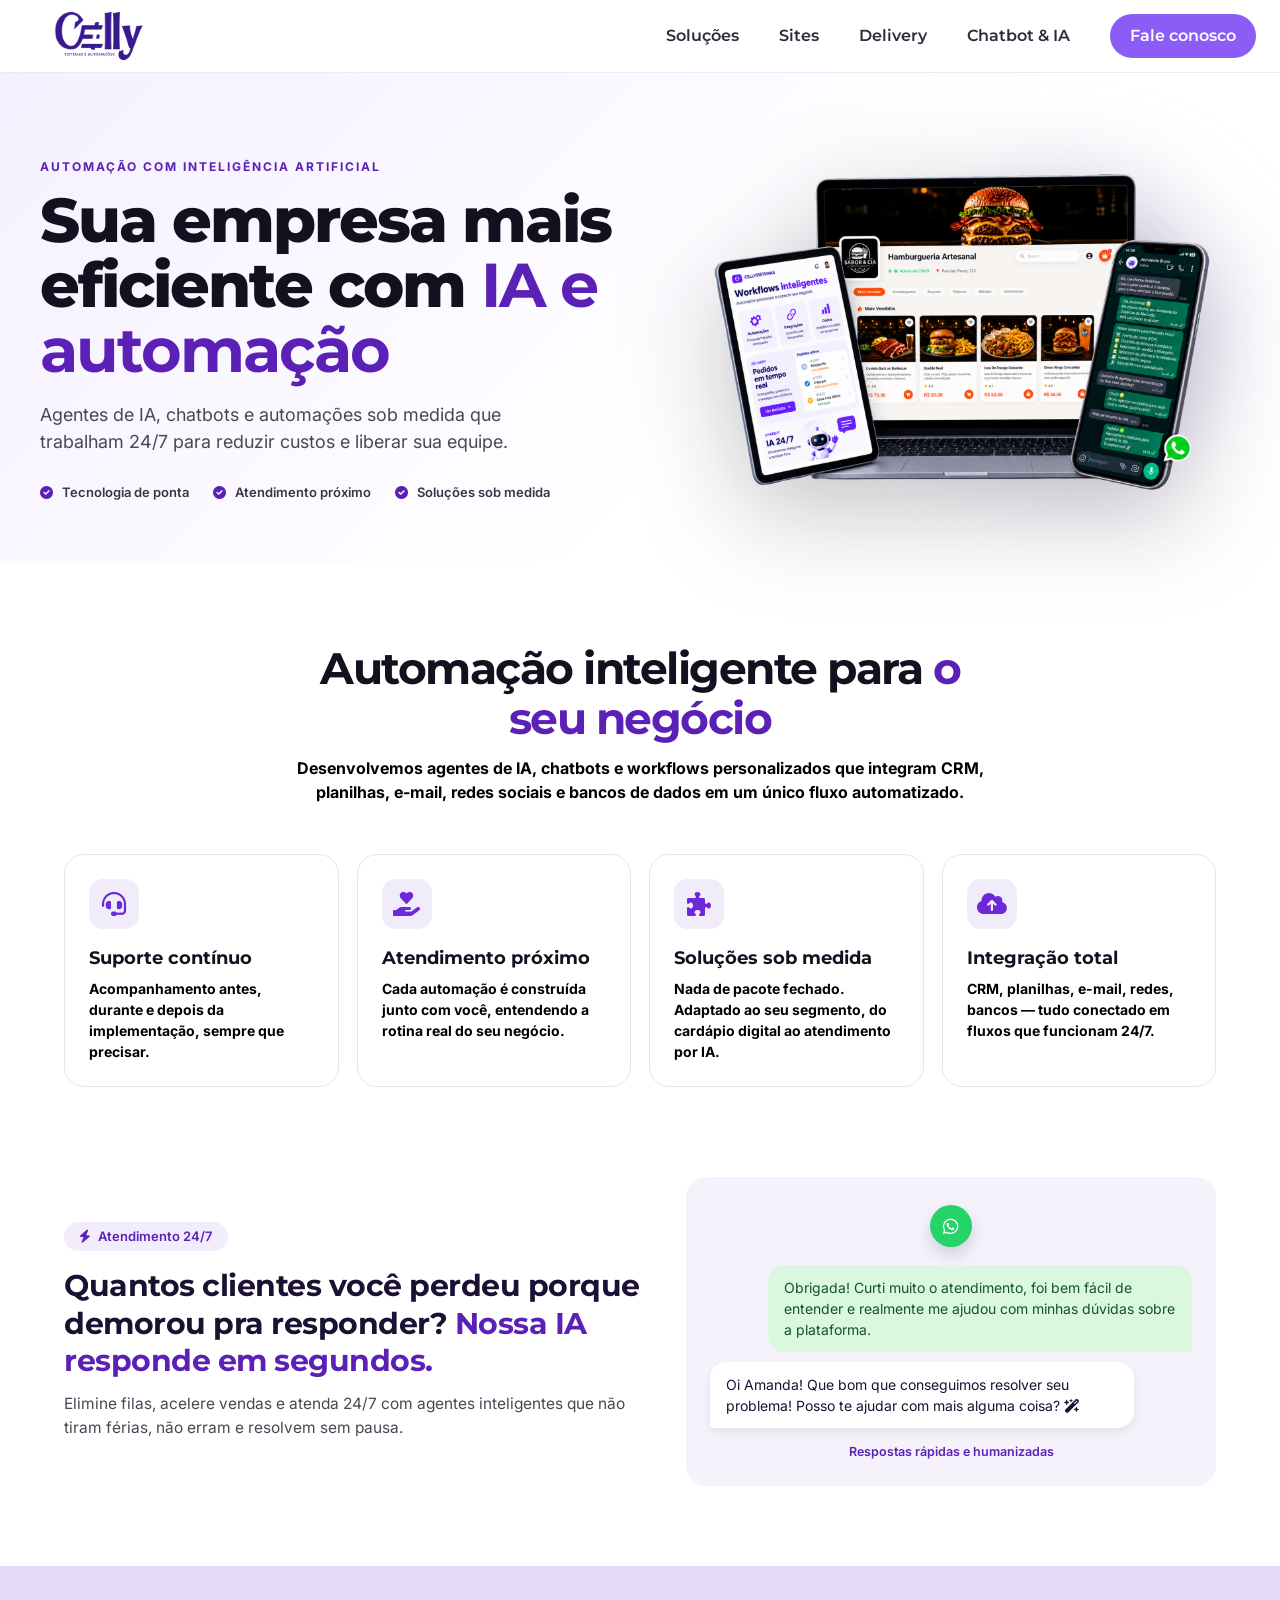
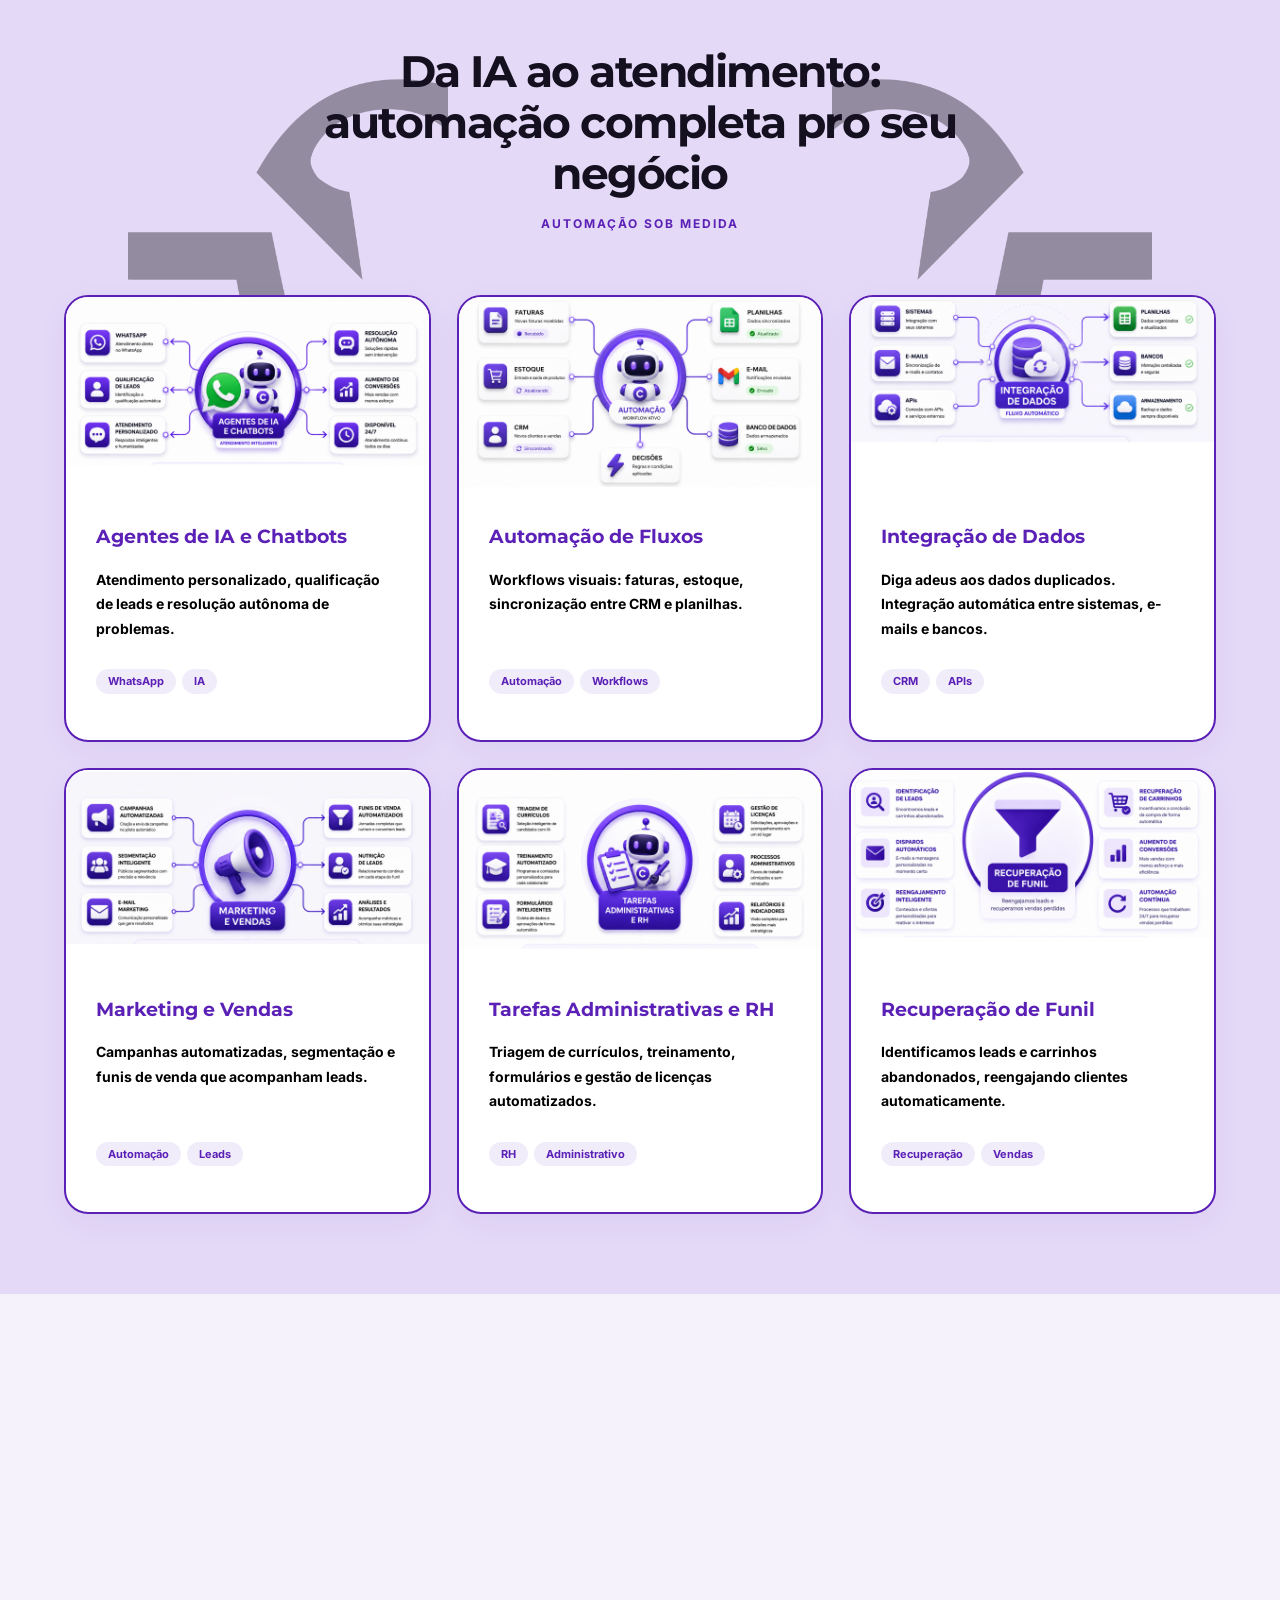
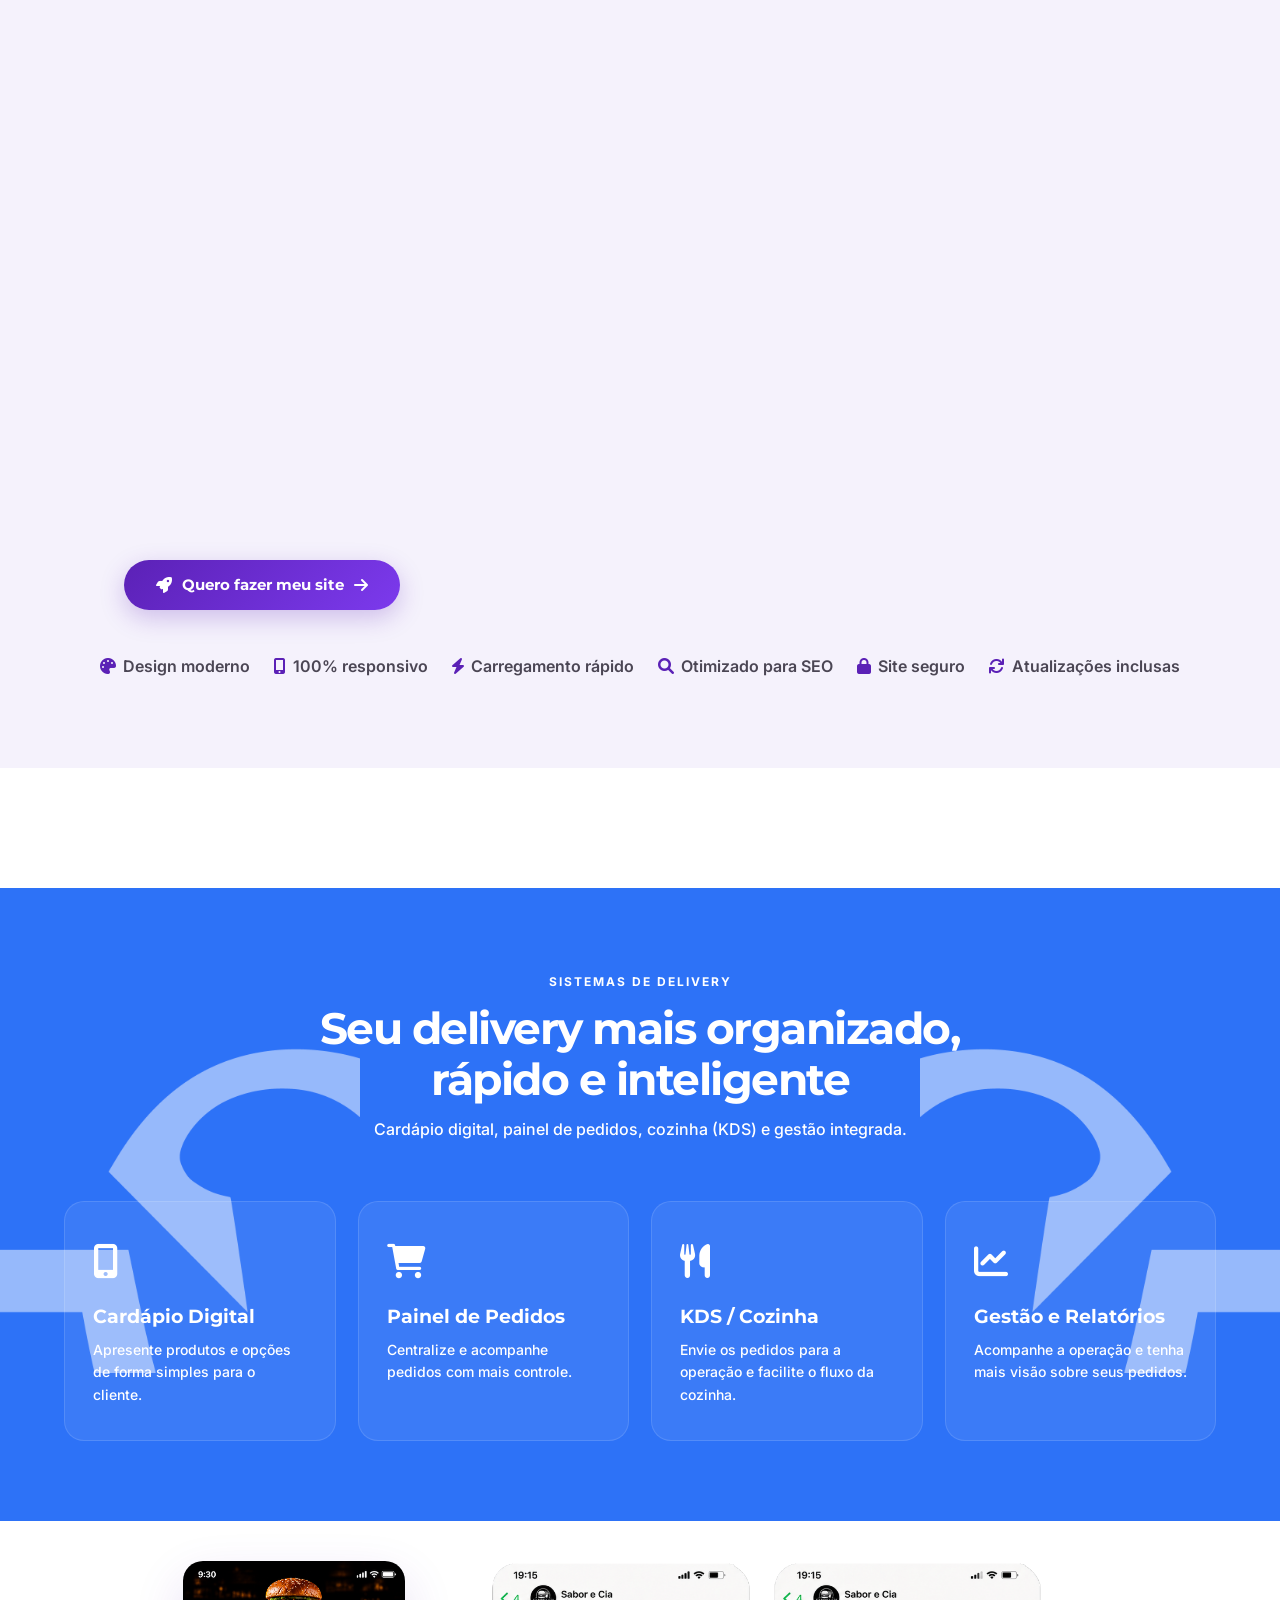
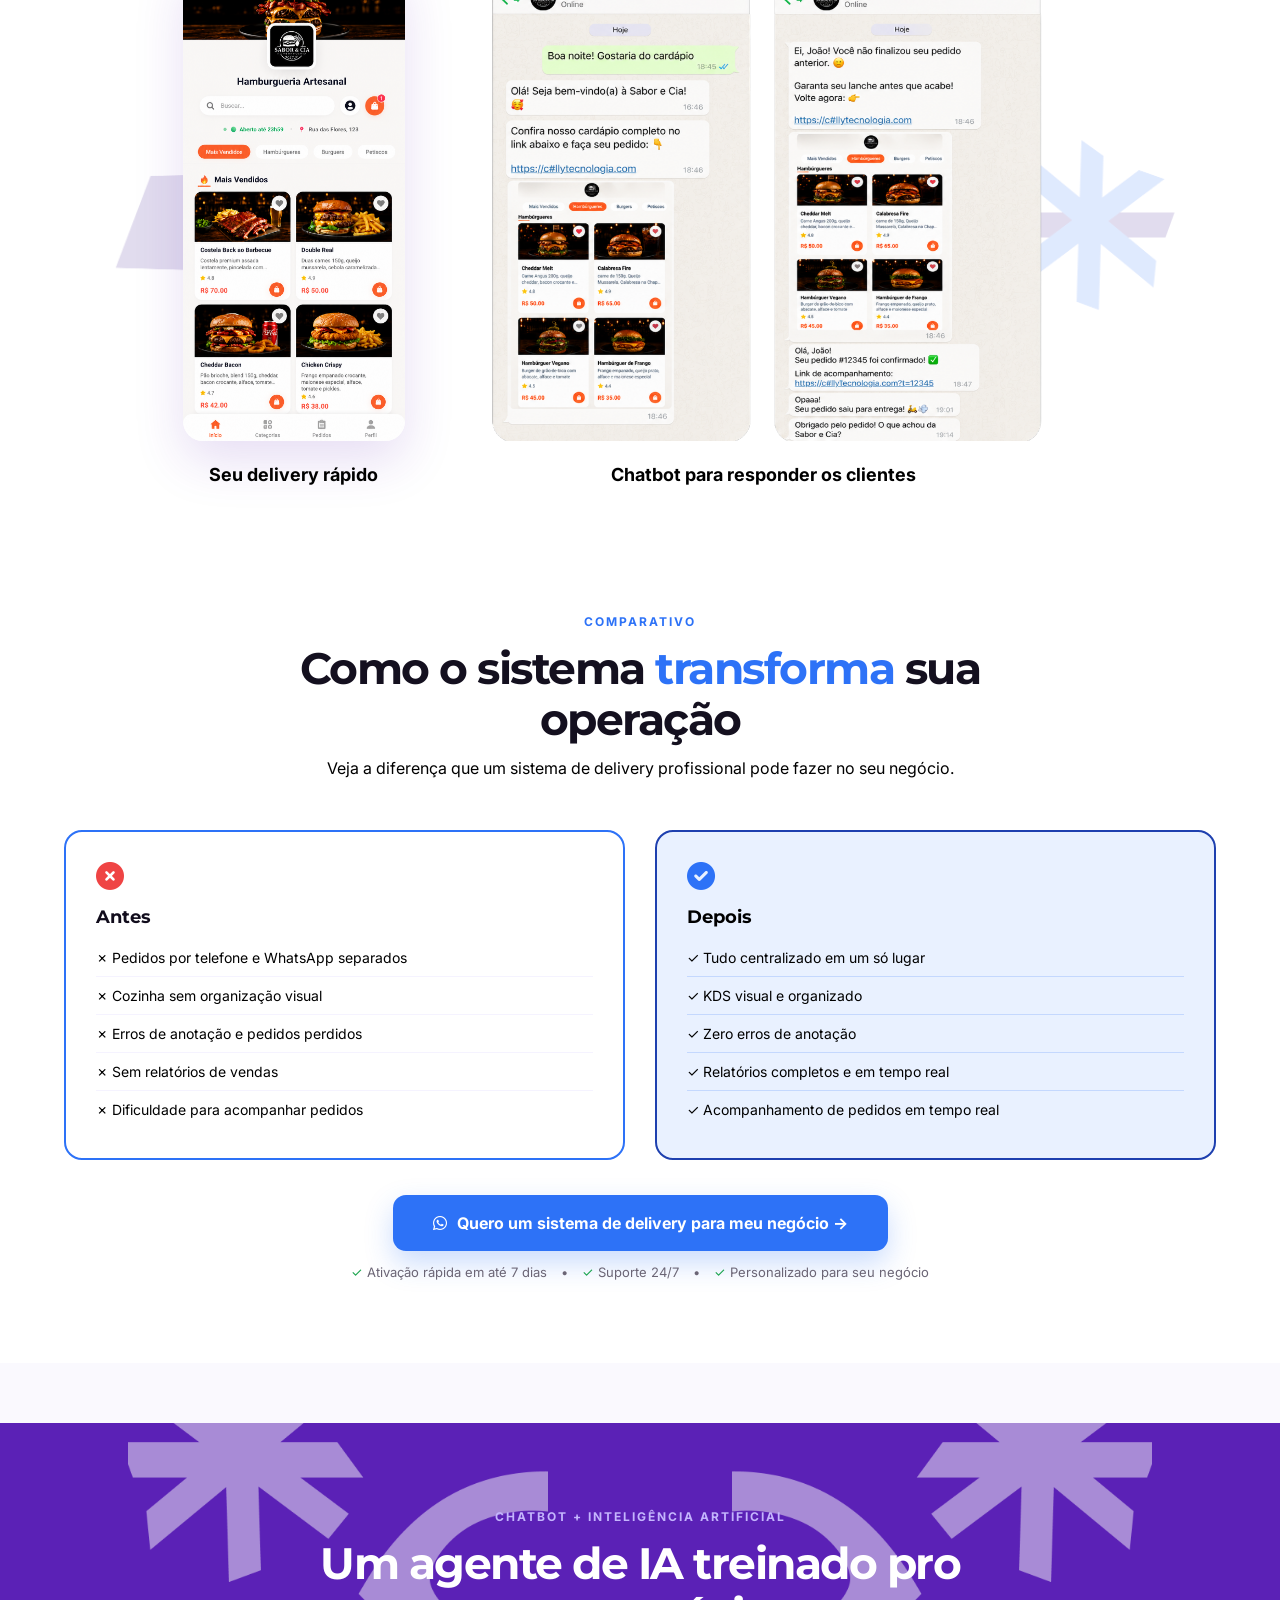
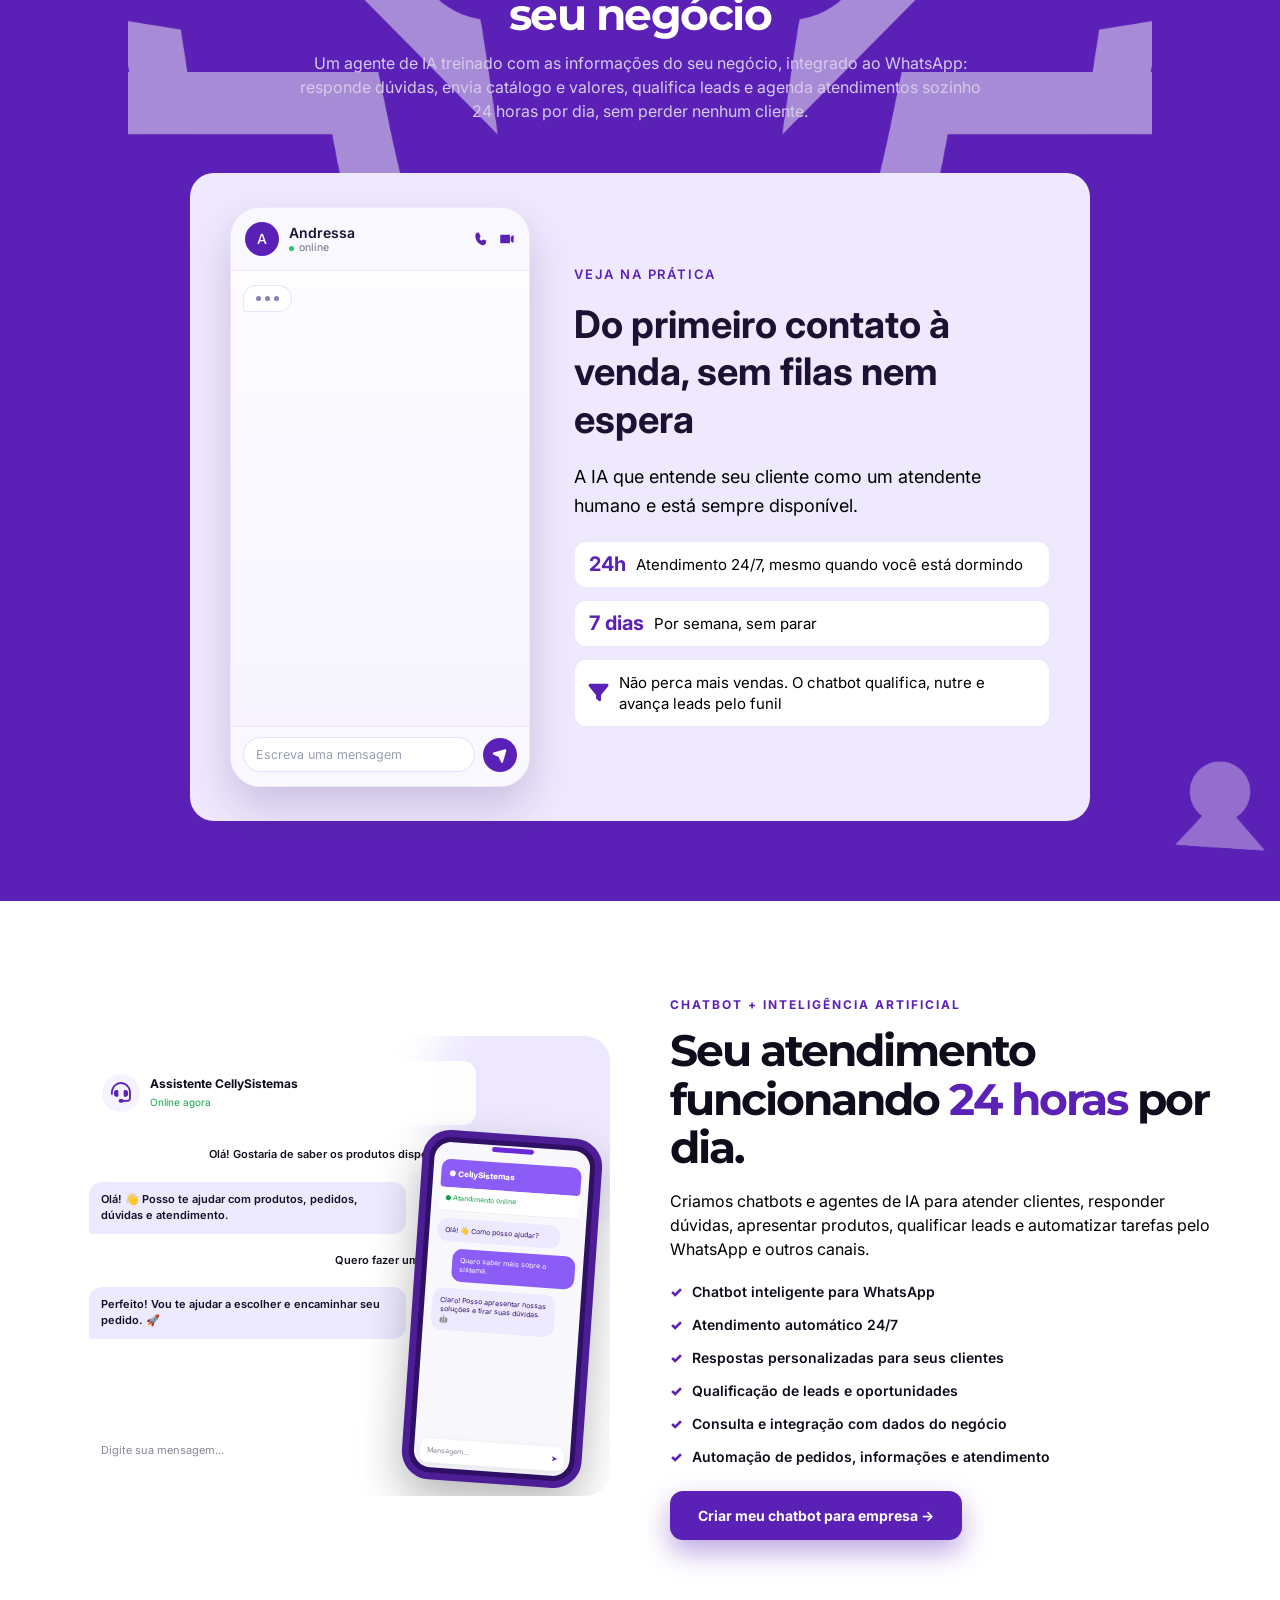
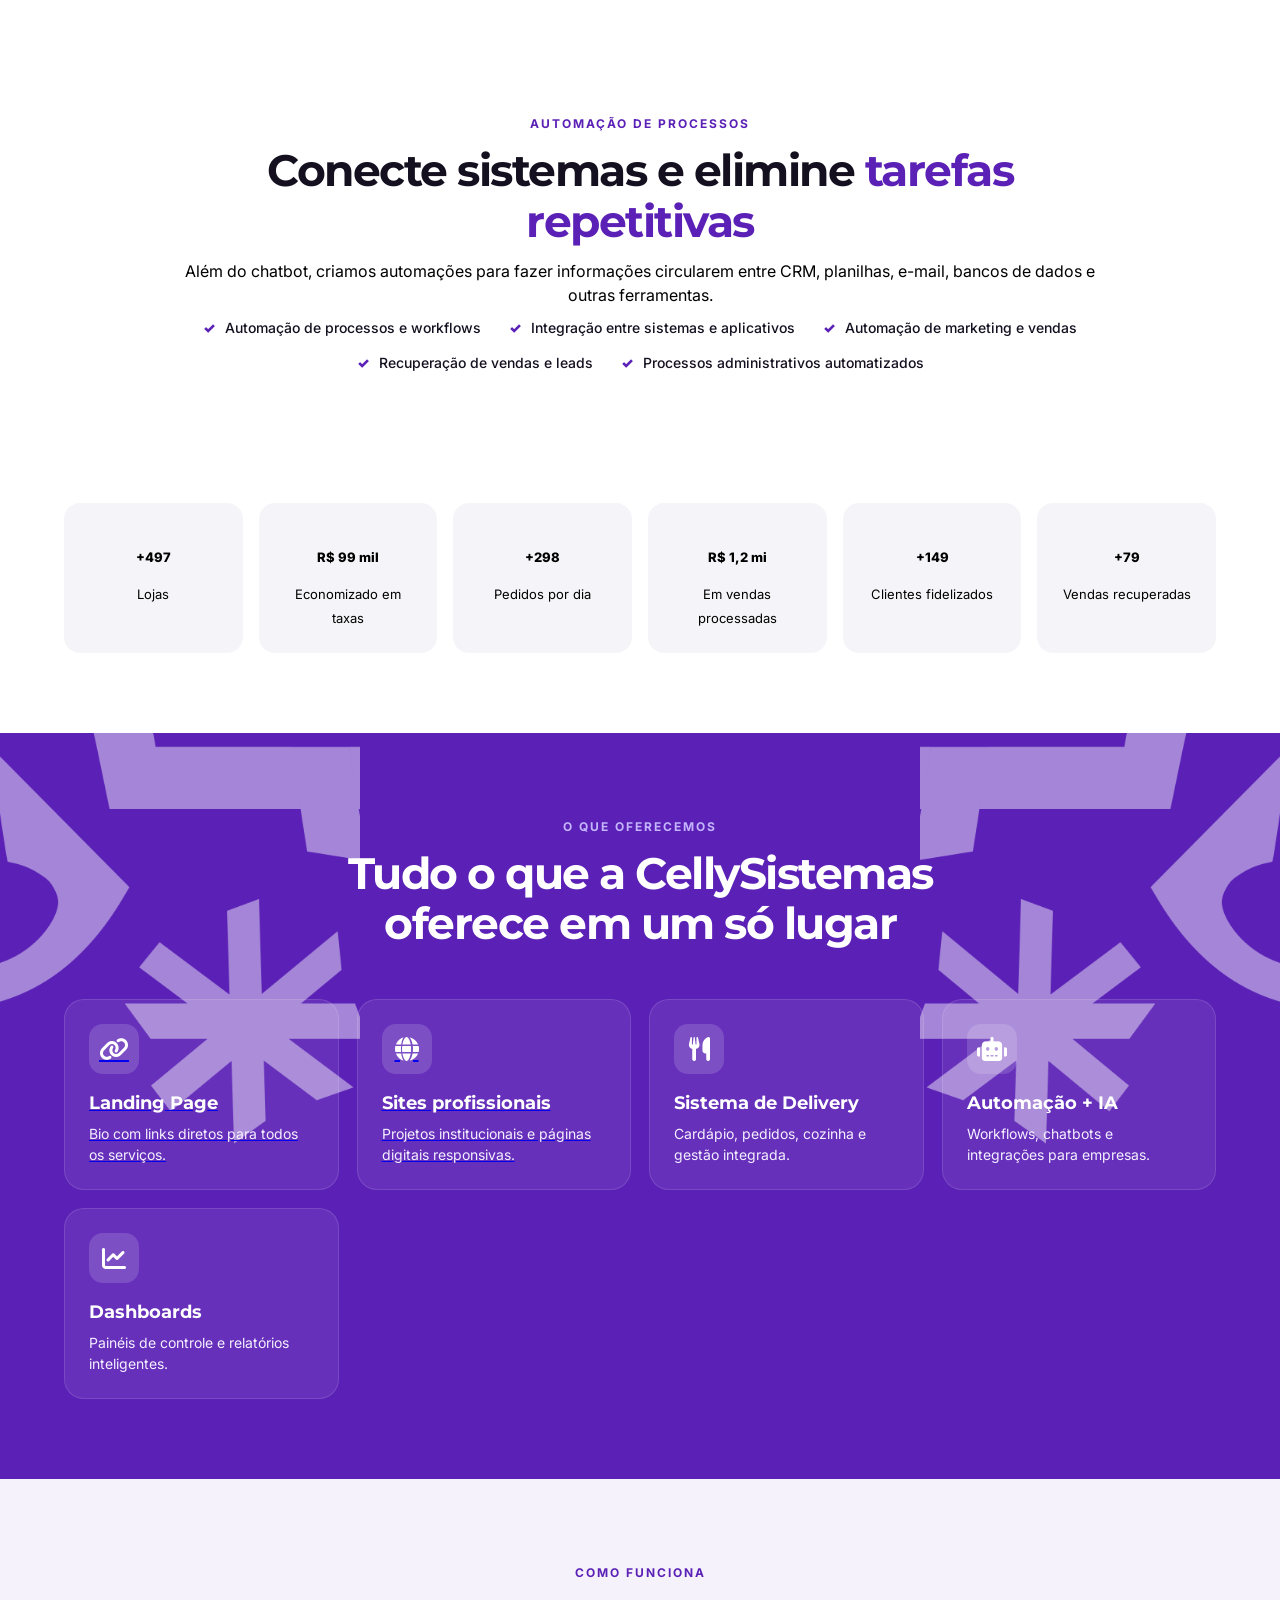
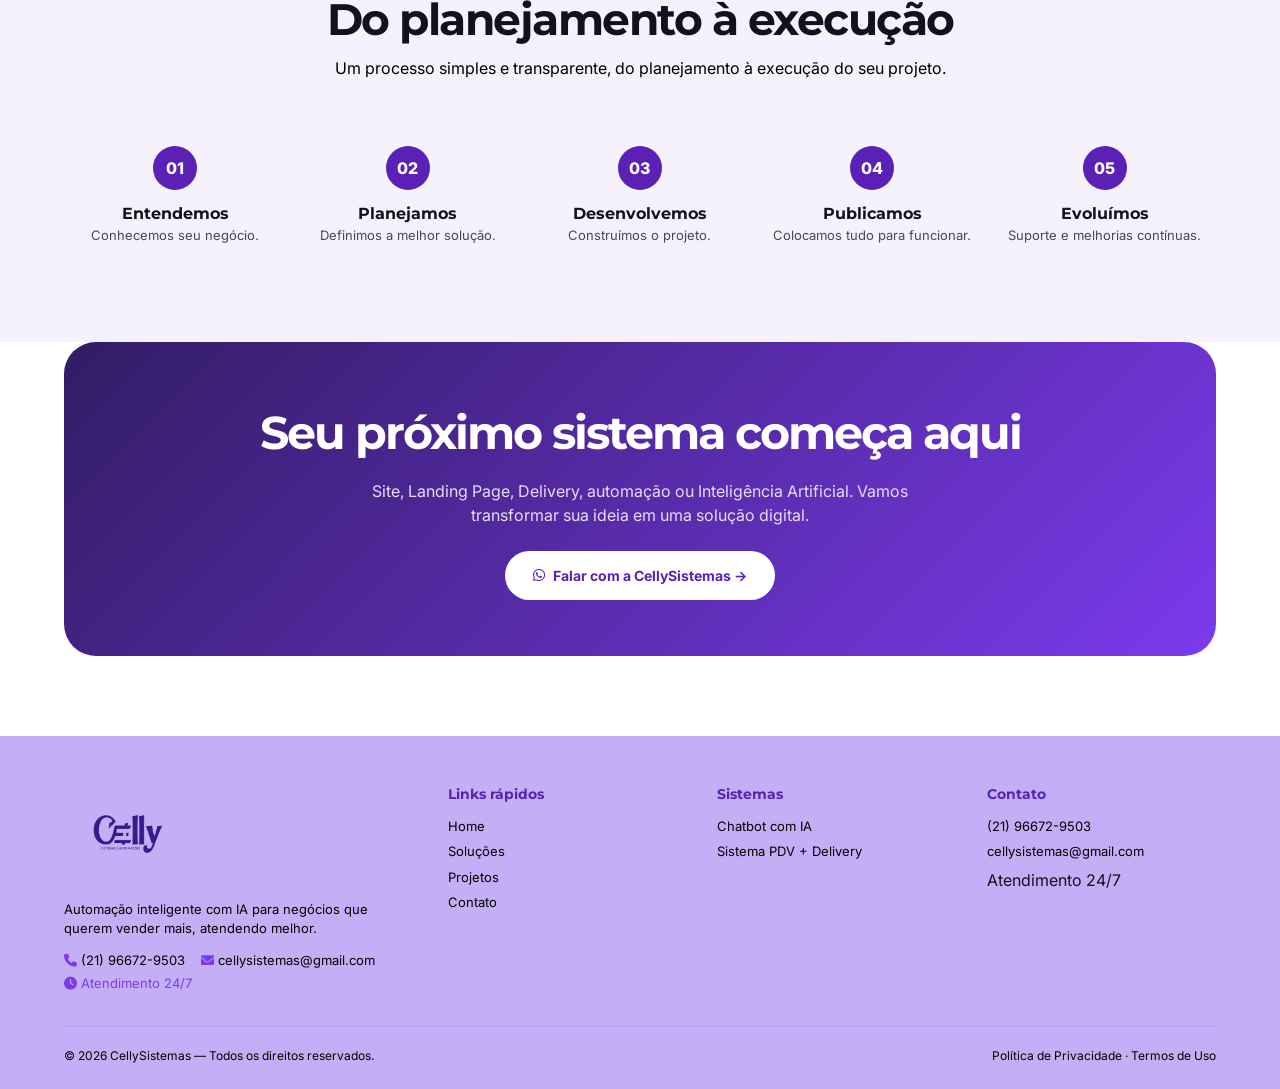
==== commit 08b6ad59: "Add Google Search Console verification meta tag Co-Authored-By: Claude Sonnet 5 <noreply@anthropic.c" ====
--- a/index.html
+++ b/index.html
@@ -4,6 +4,7 @@
   <meta charset="UTF-8">
   <meta name="viewport" content="width=device-width, initial-scale=1.0">
   <meta name="description" content="CellySistemas — Automação Inteligente com IA para o seu Negócio. Agentes de IA, chatbots, workflows e sistemas personalizados.">
+  <meta name="google-site-verification" content="NkoGNsaofHJyznS8cJ91i9j1Mu65jRrtESUL--_4TQI" />
   <title>CellySistemas | Automação com IA</title>
   <link rel="icon" type="image/png" href="portifolio-img/logo/favicon-celly.png">
   <!-- Google Fonts & Font Awesome -->
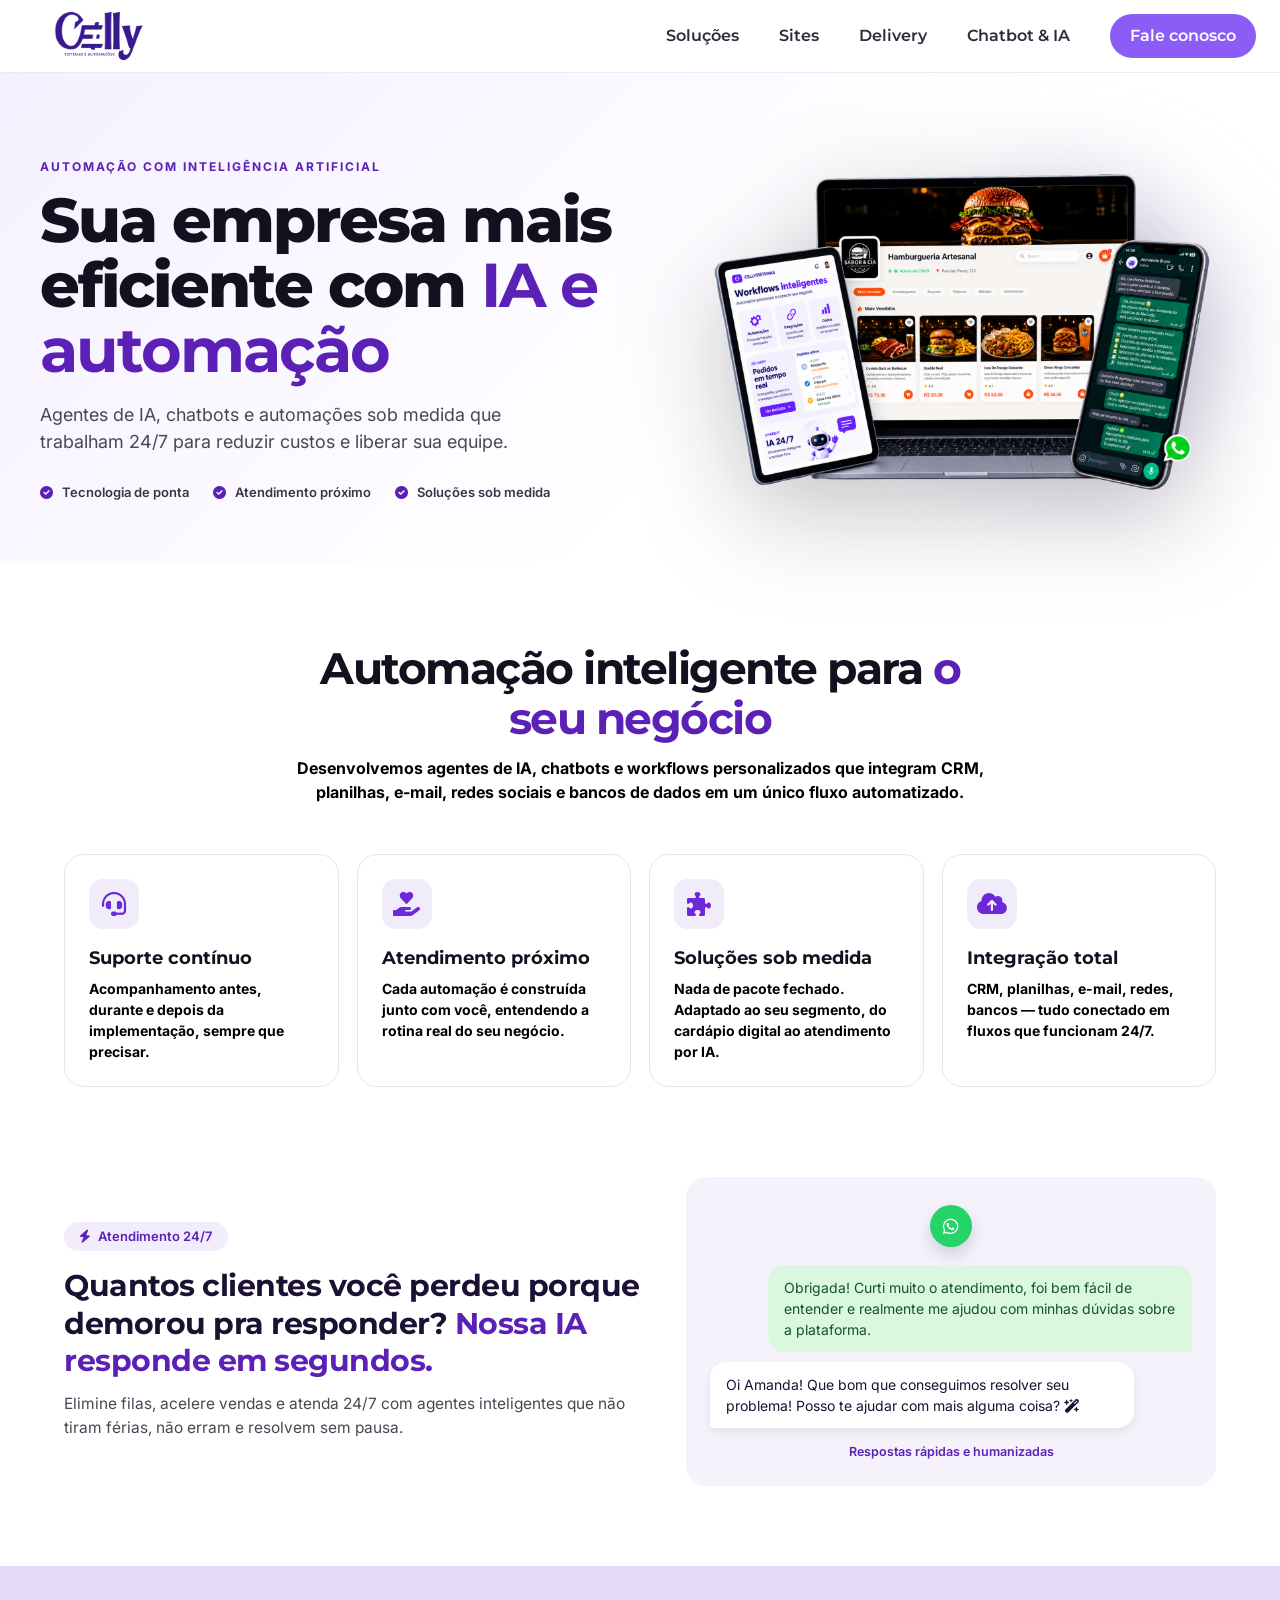
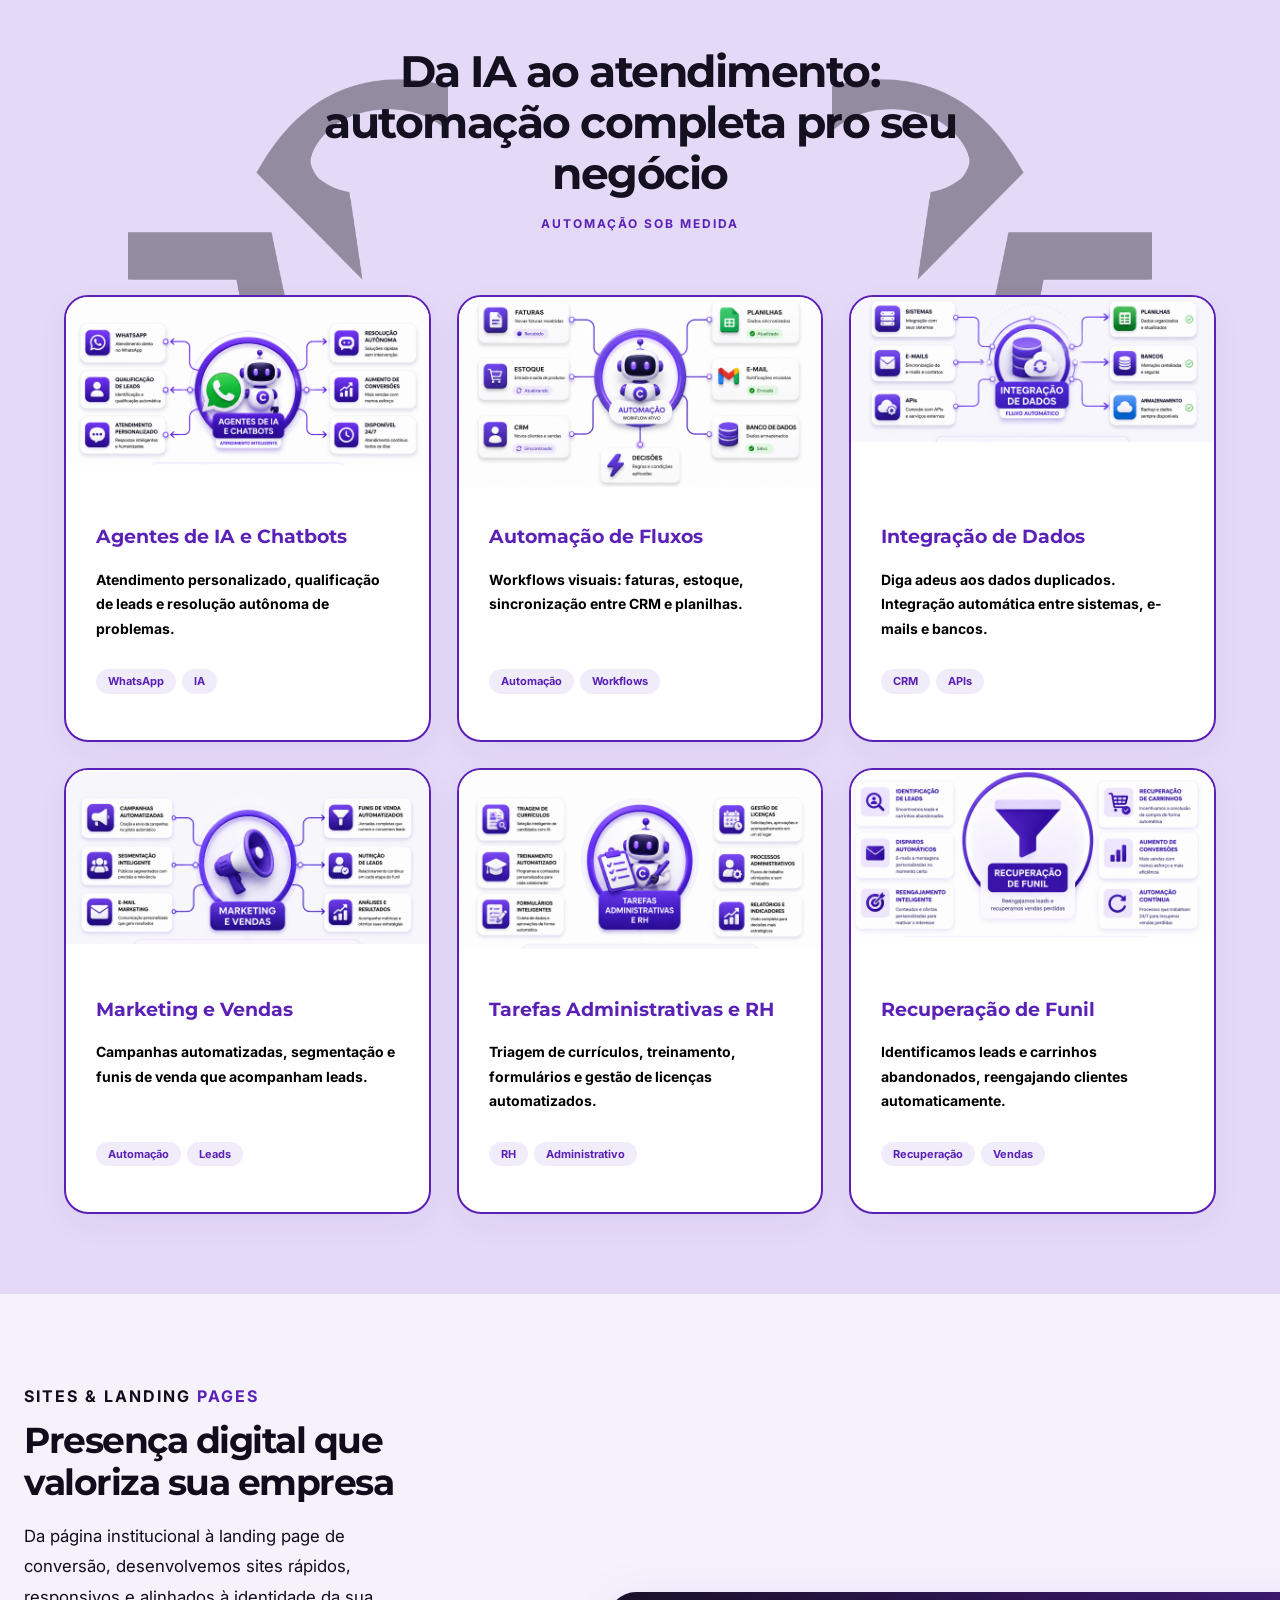
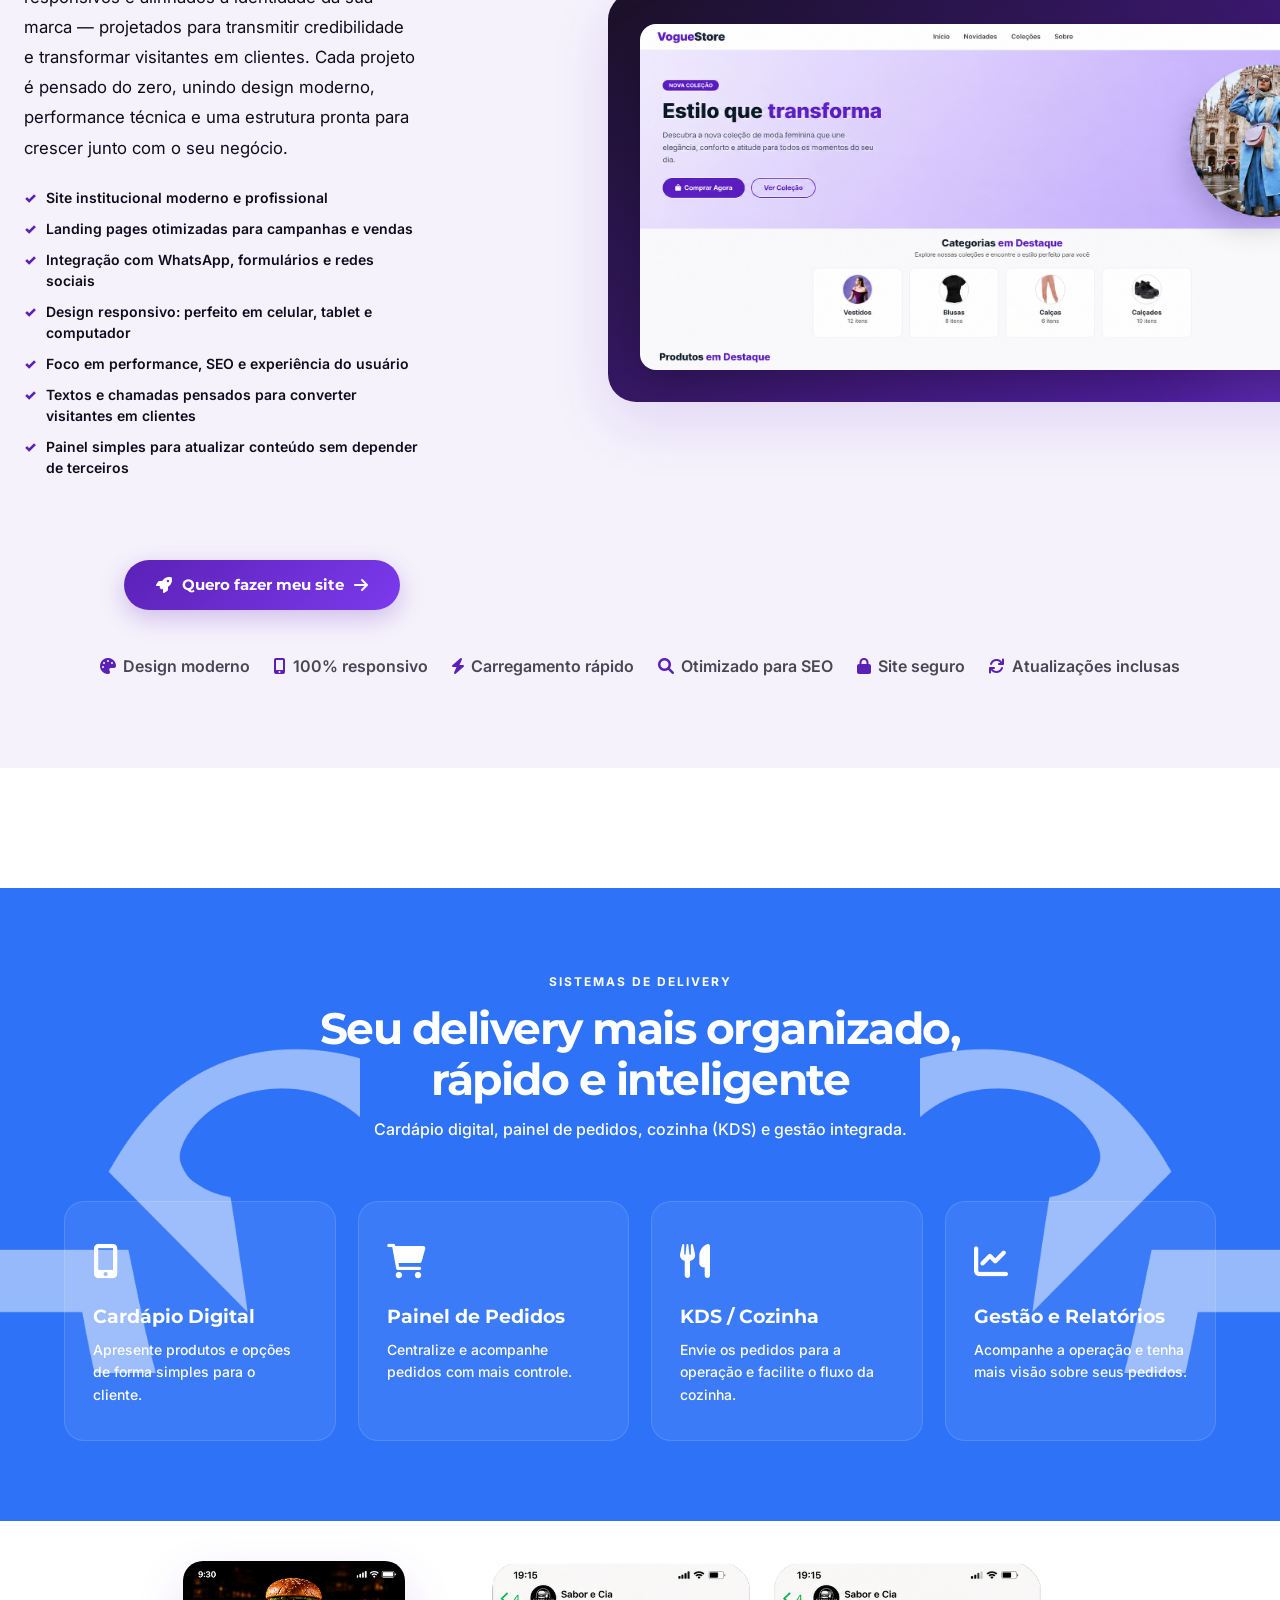
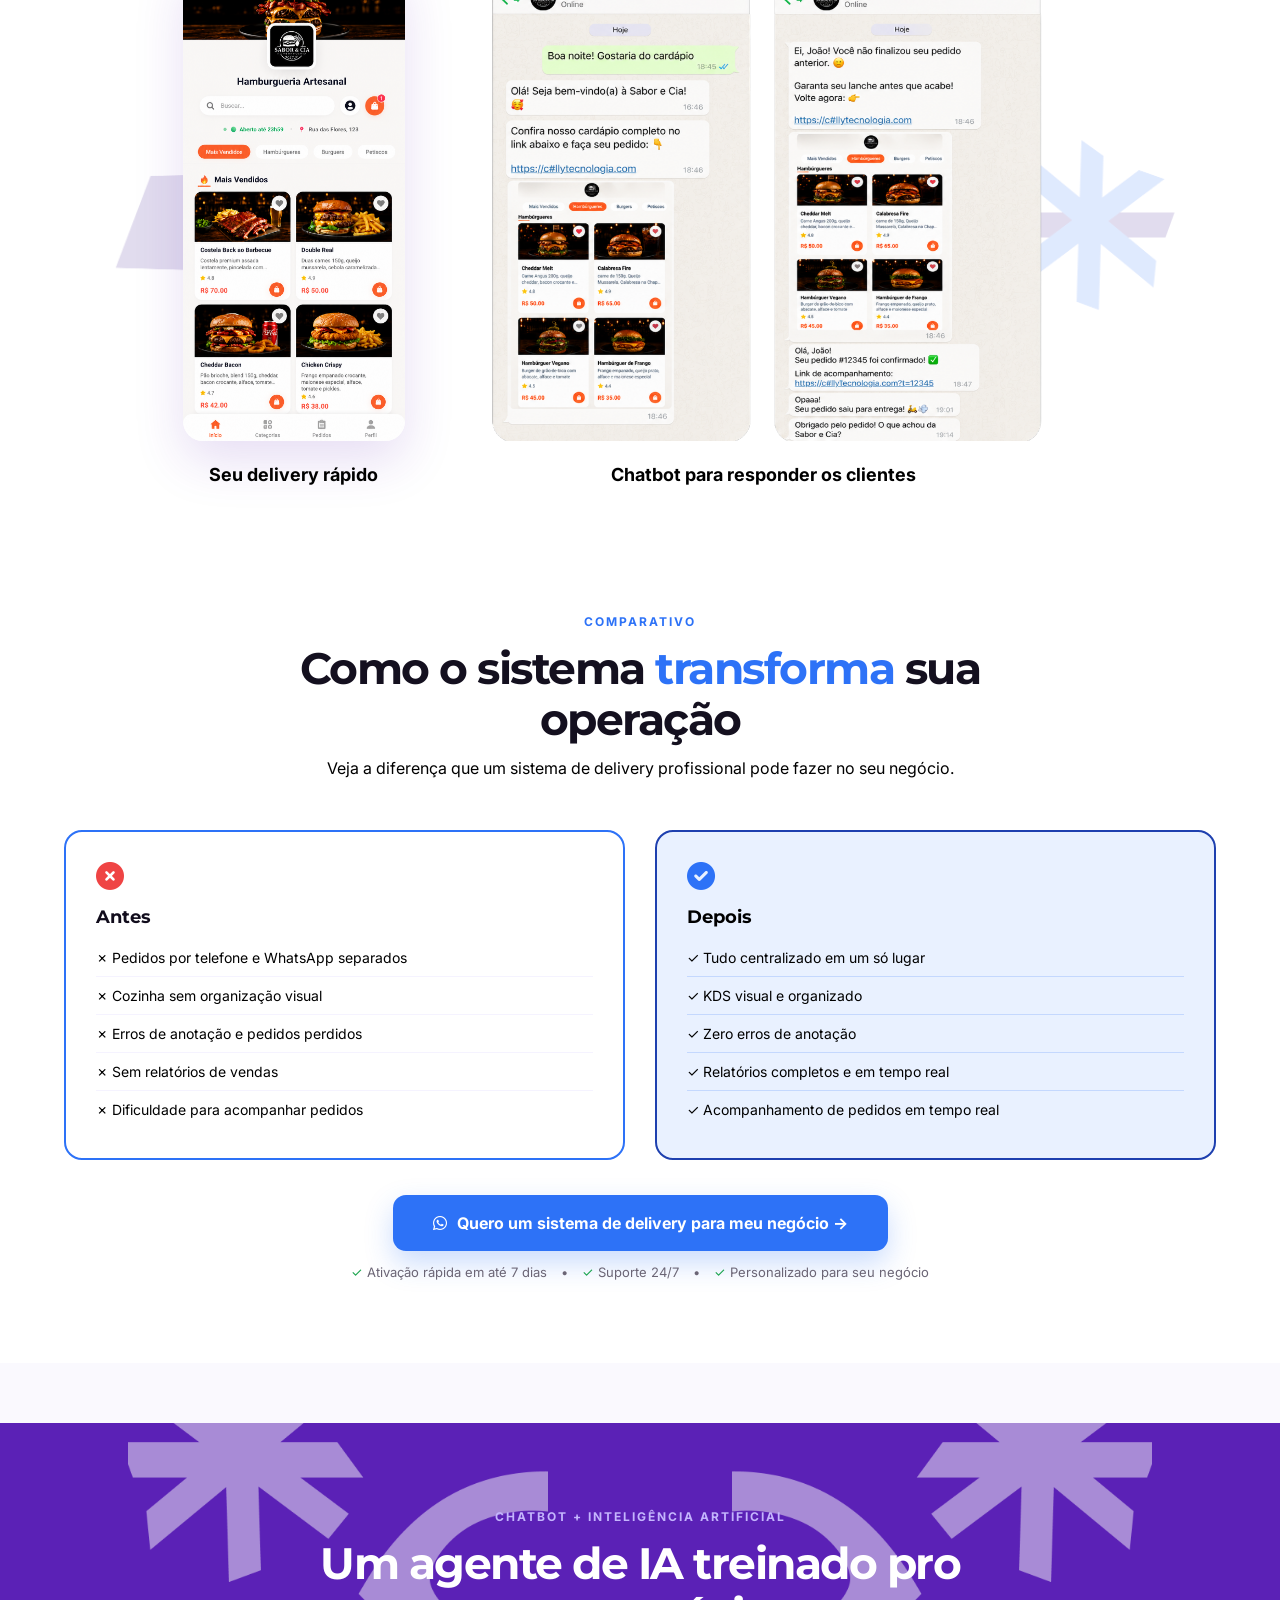
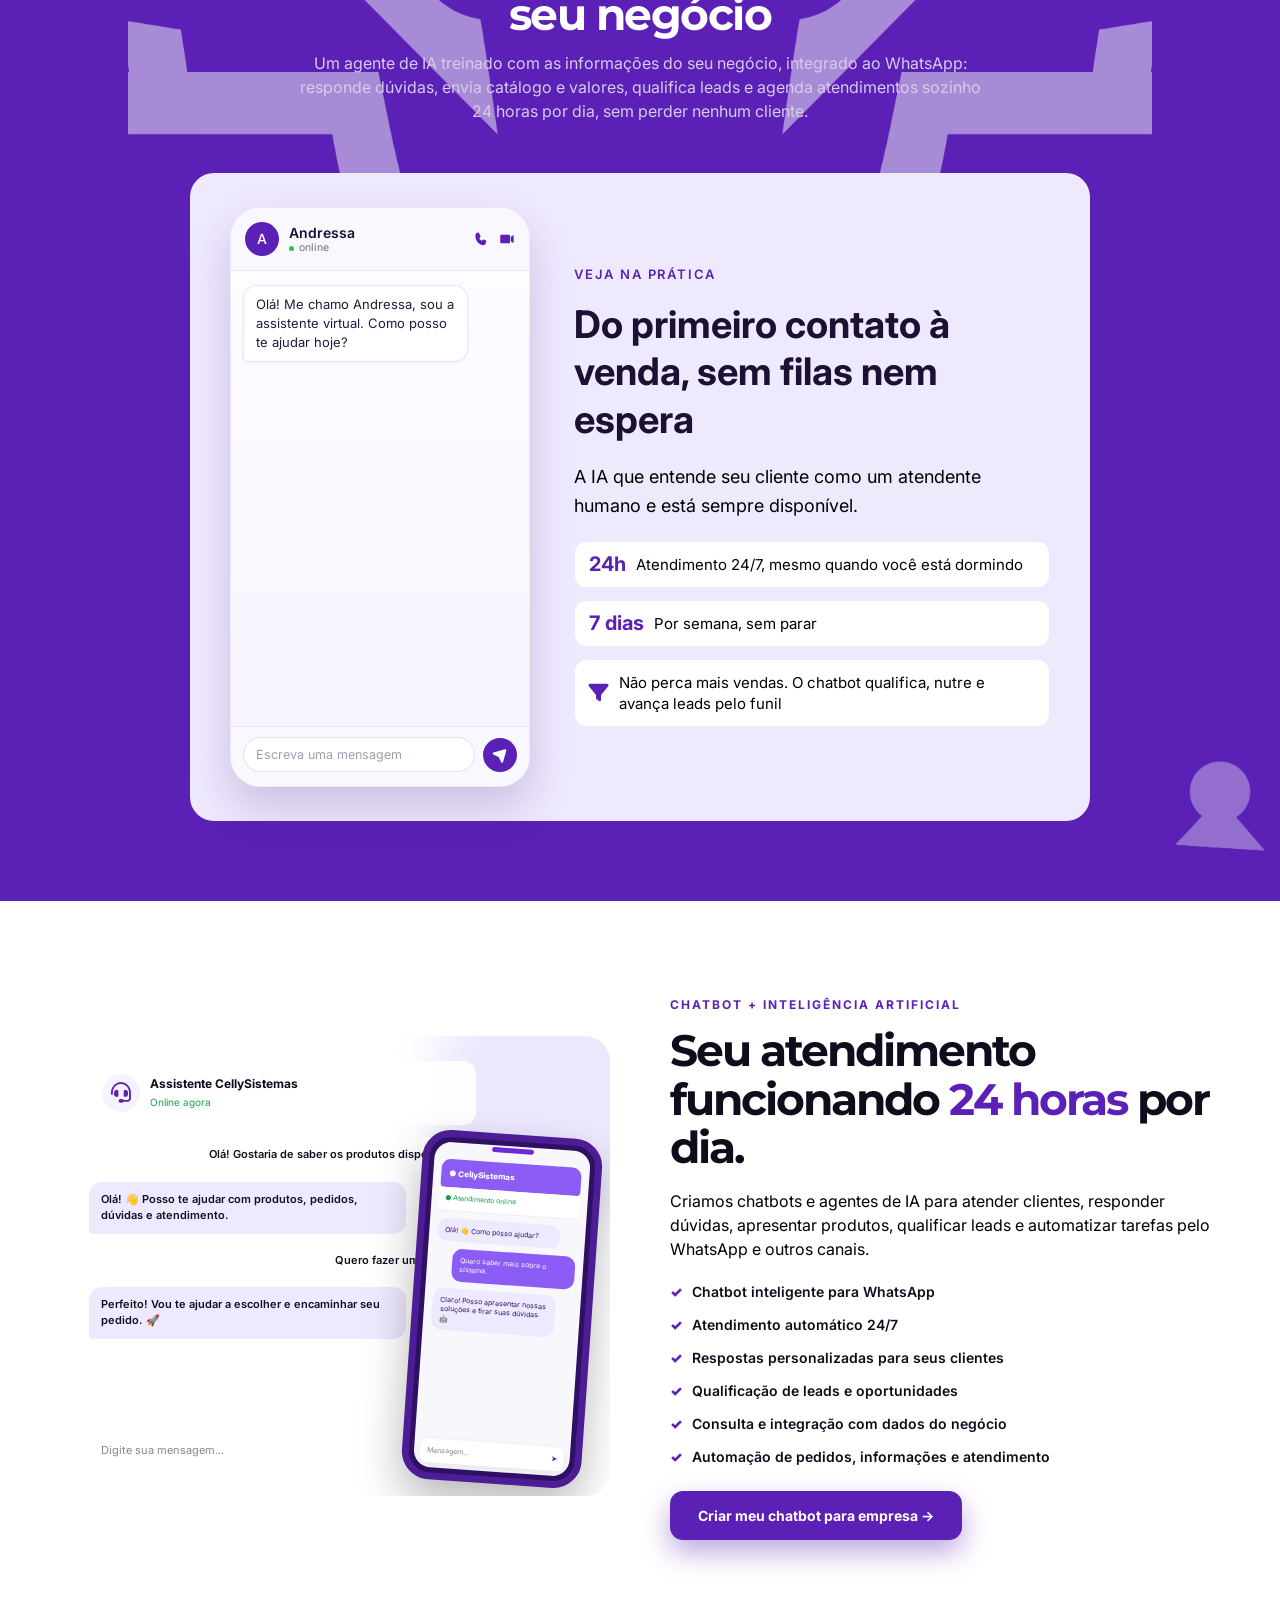
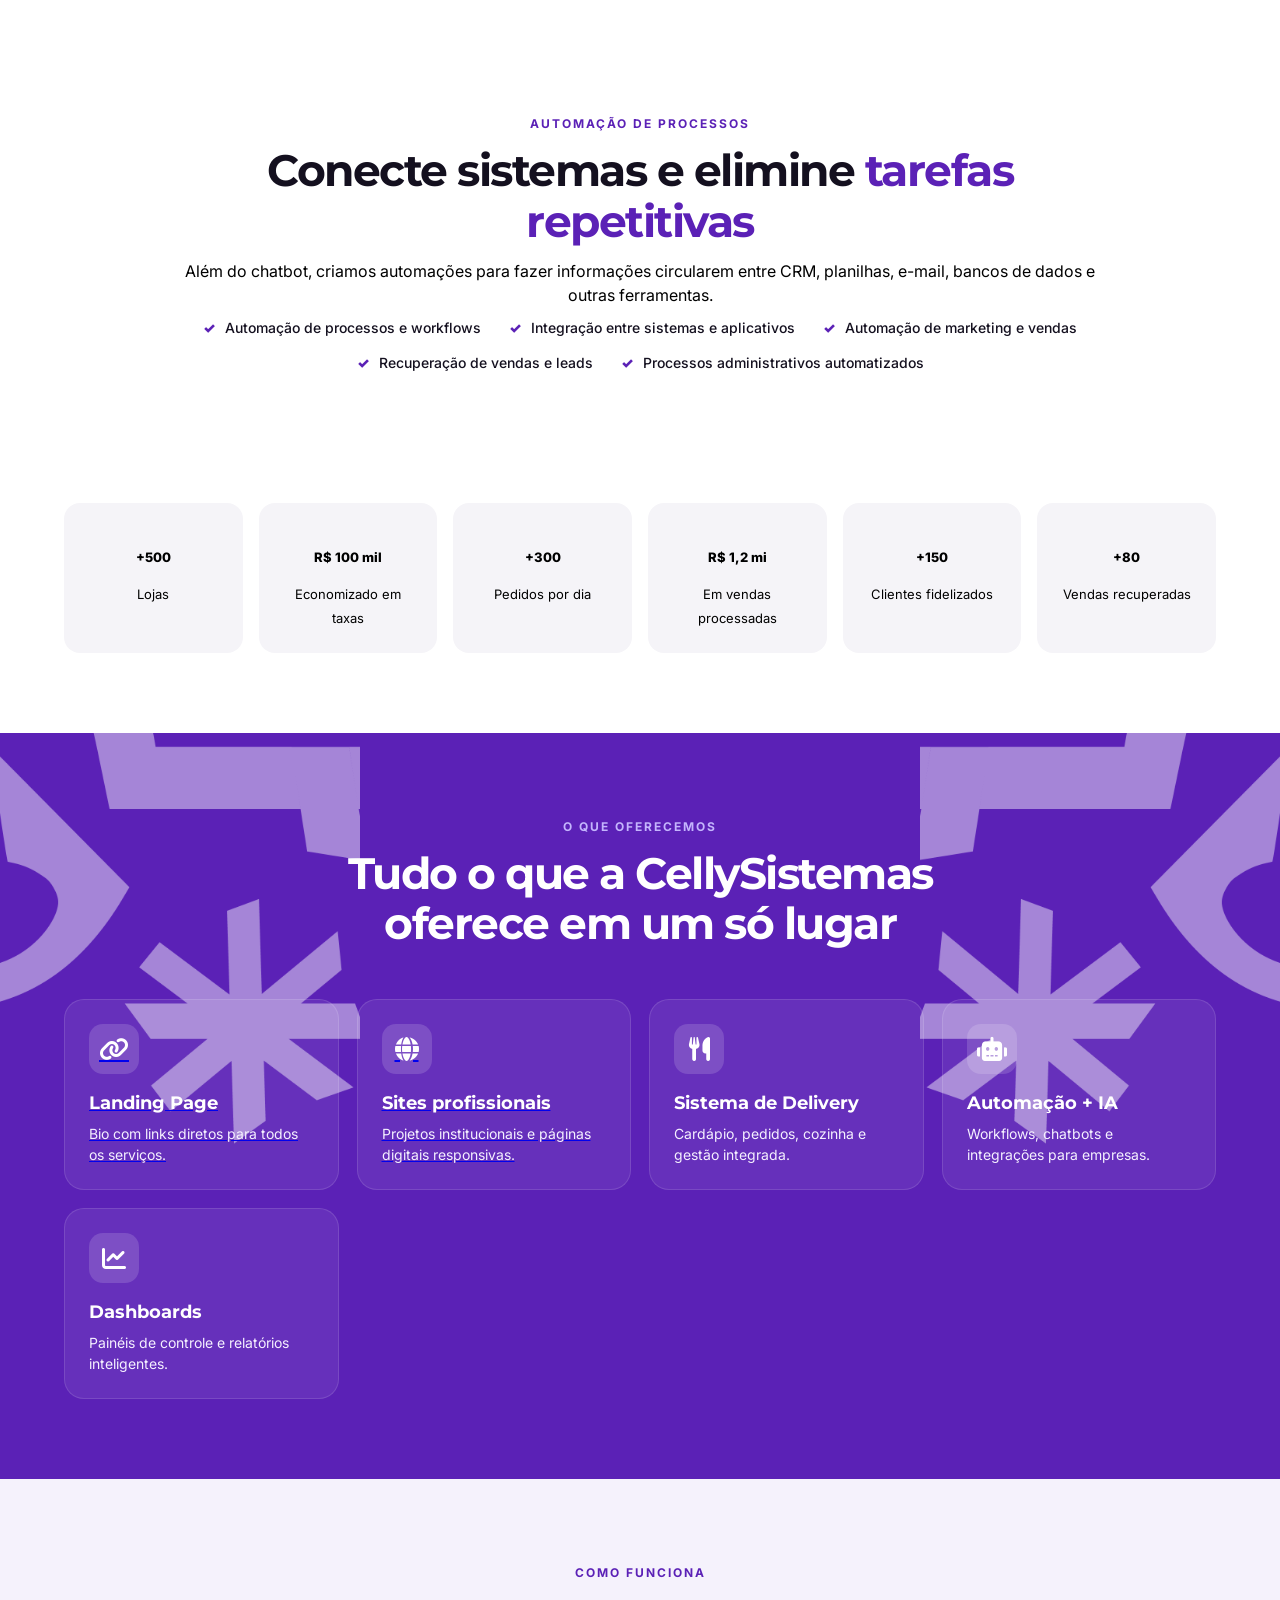
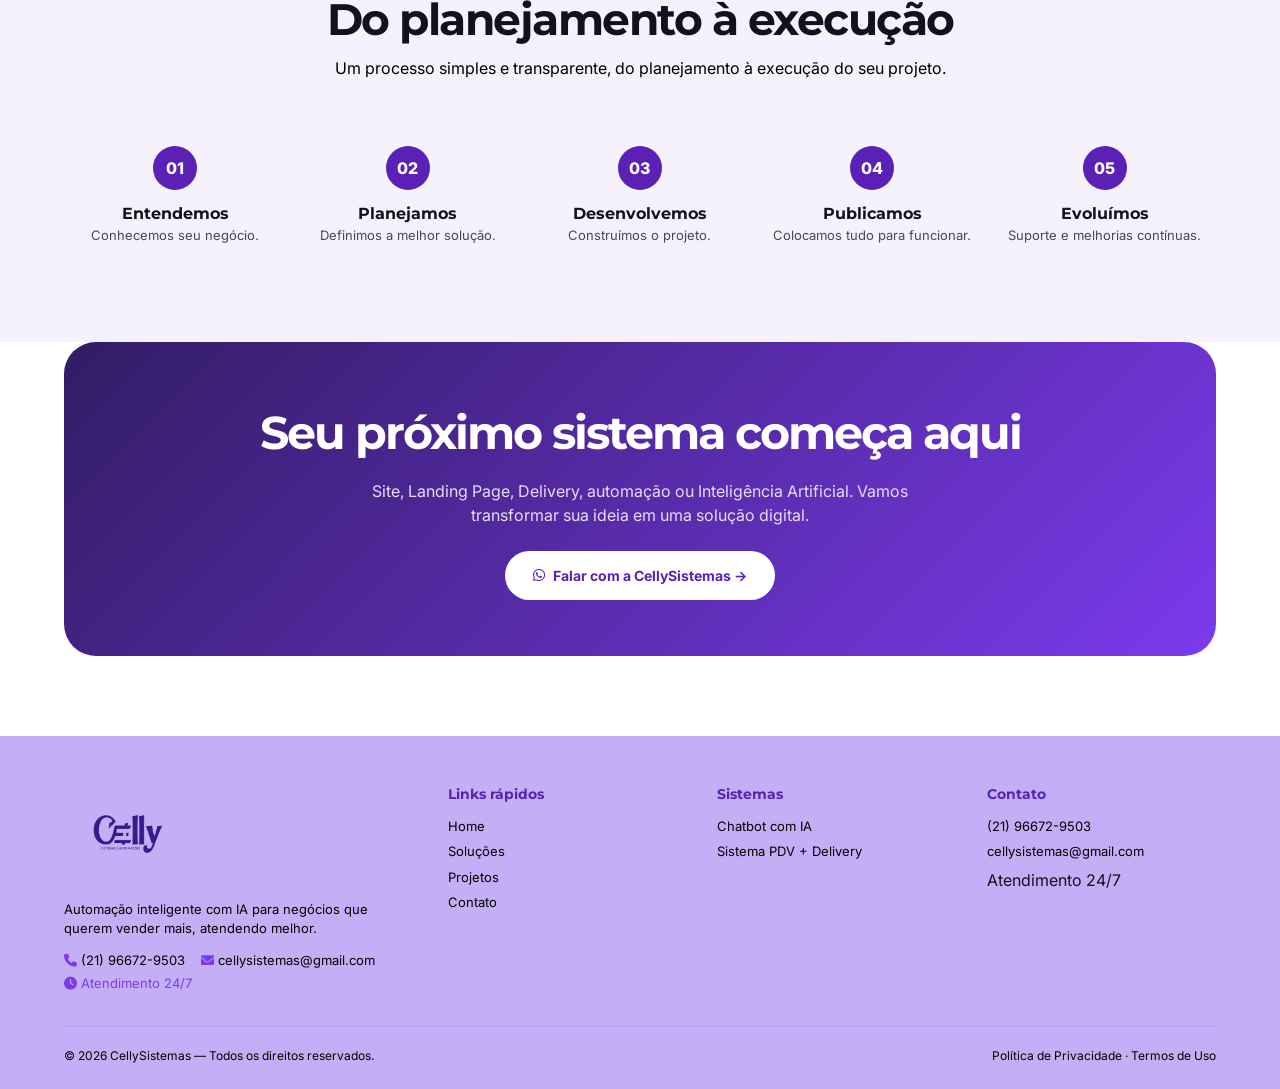
==== commit 17afd716: "Improve SEO title, description and keywords for the portfolio Title used "CellySistemas" with no spa" ====
--- a/index.html
+++ b/index.html
@@ -3,9 +3,10 @@
 <head>
   <meta charset="UTF-8">
   <meta name="viewport" content="width=device-width, initial-scale=1.0">
-  <meta name="description" content="CellySistemas — Automação Inteligente com IA para o seu Negócio. Agentes de IA, chatbots, workflows e sistemas personalizados.">
+  <meta name="description" content="Celly Sistemas — automação inteligente com IA, chatbots para WhatsApp, sistemas para delivery e sites sob medida para o seu negócio crescer.">
+  <meta name="keywords" content="celly sistemas, automação com IA, chatbot whatsapp, sistema para delivery, criação de sites, sistemas sob medida, automação de atendimento">
   <meta name="google-site-verification" content="NkoGNsaofHJyznS8cJ91i9j1Mu65jRrtESUL--_4TQI" />
-  <title>CellySistemas | Automação com IA</title>
+  <title>Celly Sistemas | Automação com IA, Chatbots e Sistemas sob Medida</title>
   <link rel="icon" type="image/png" href="portifolio-img/logo/favicon-celly.png">
   <!-- Google Fonts & Font Awesome -->
   <link rel="preconnect" href="https://fonts.googleapis.com">
